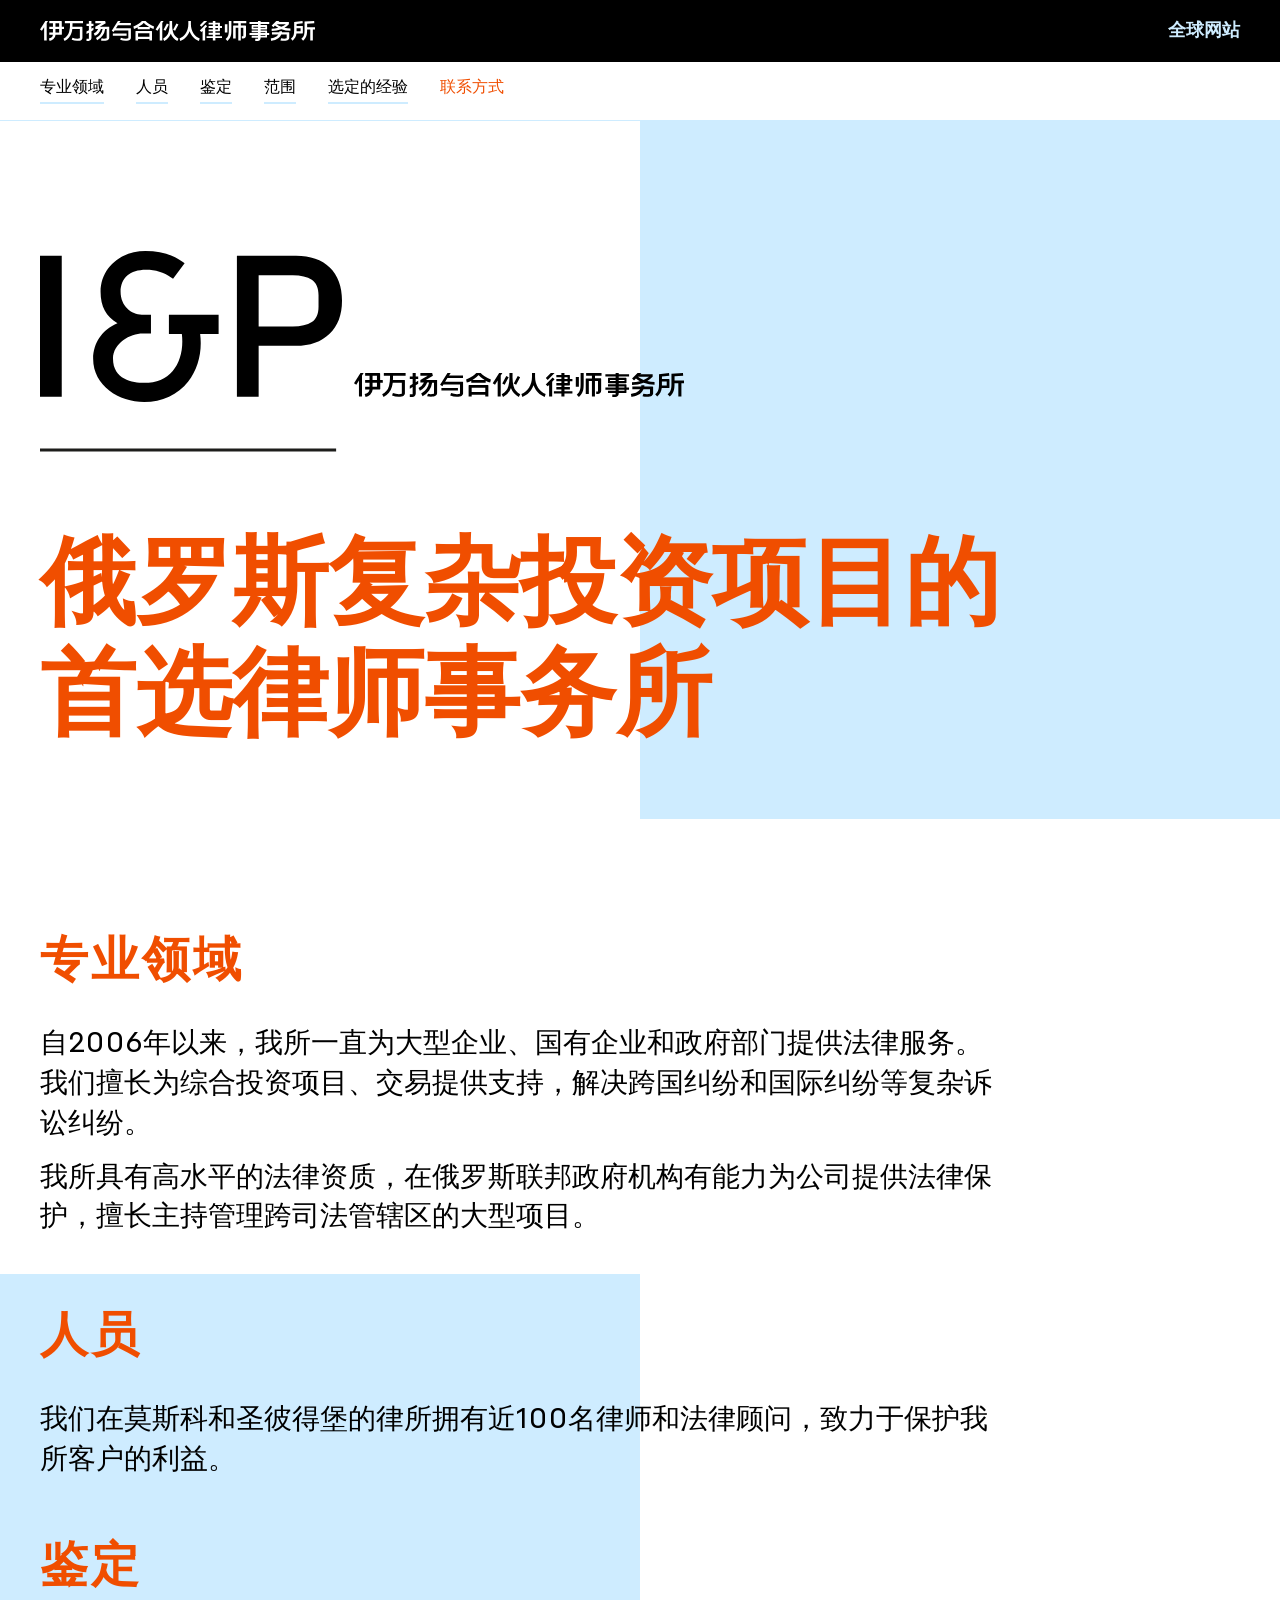
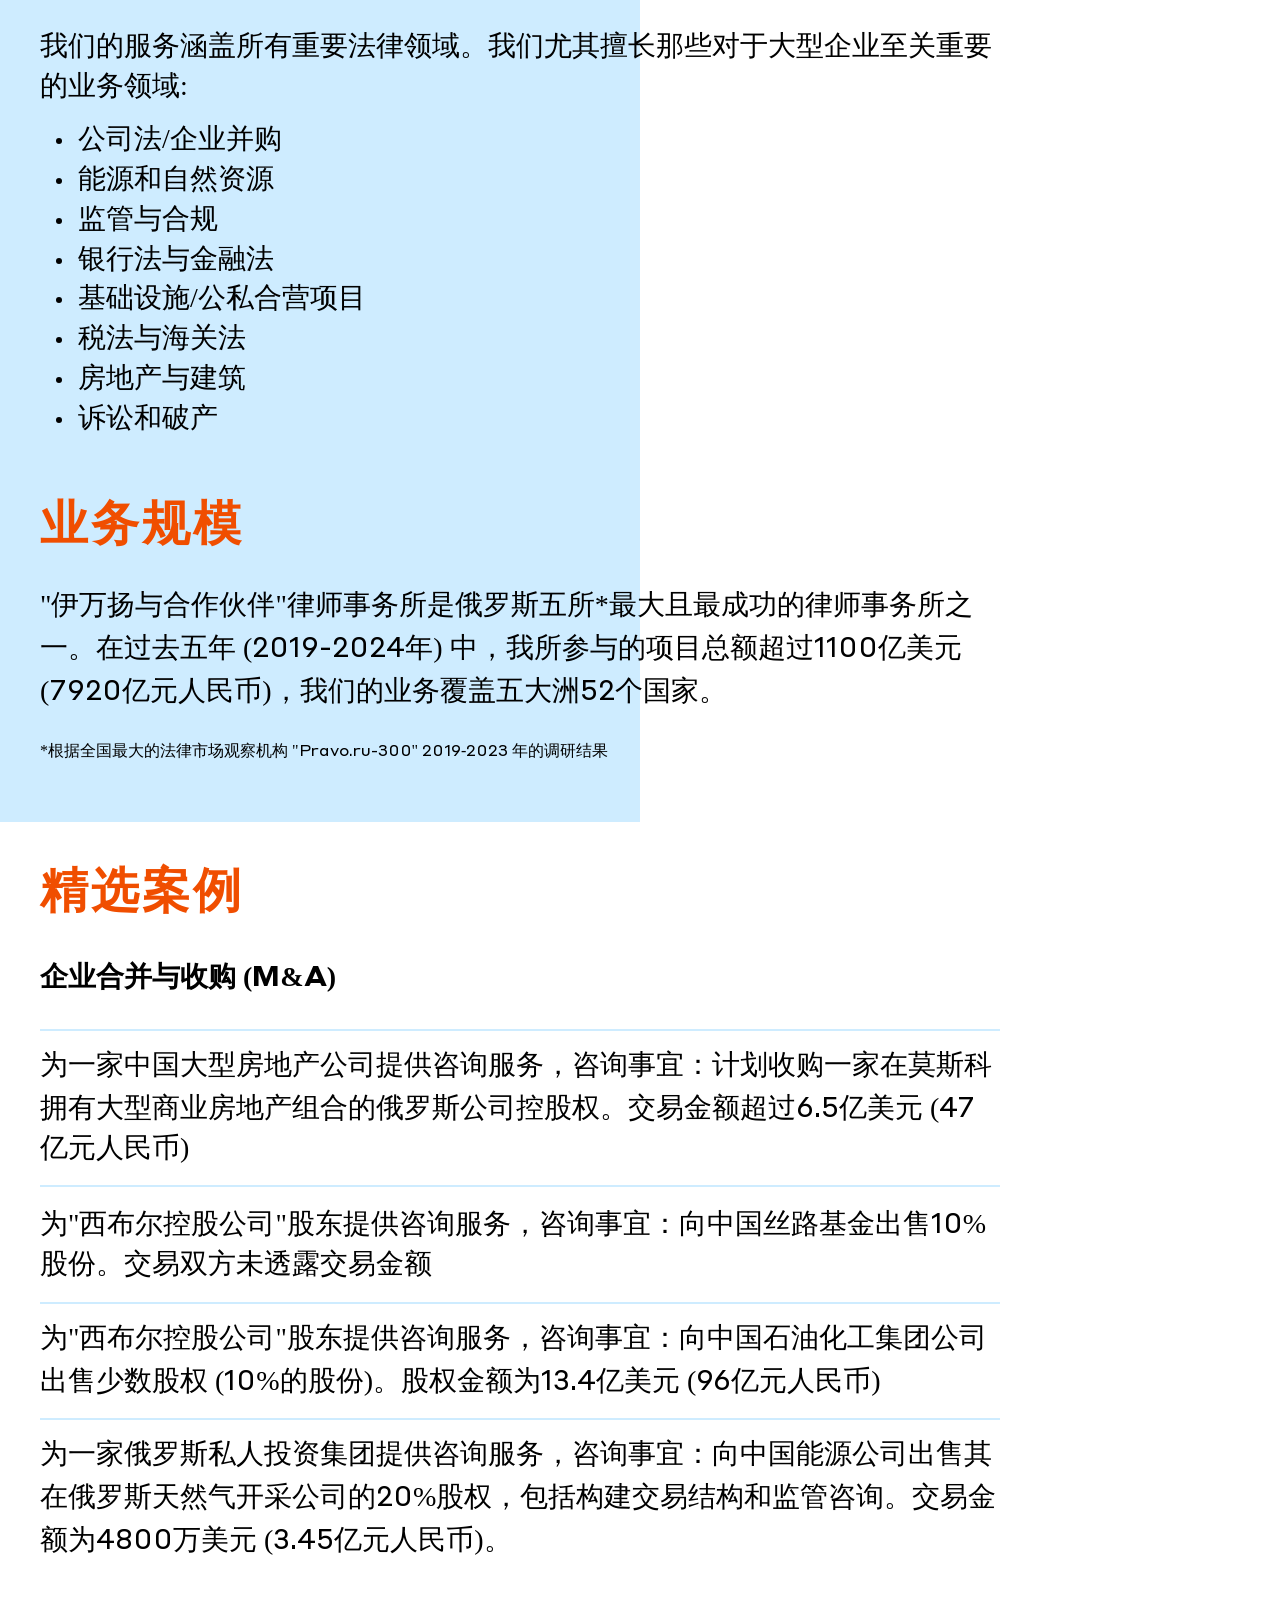
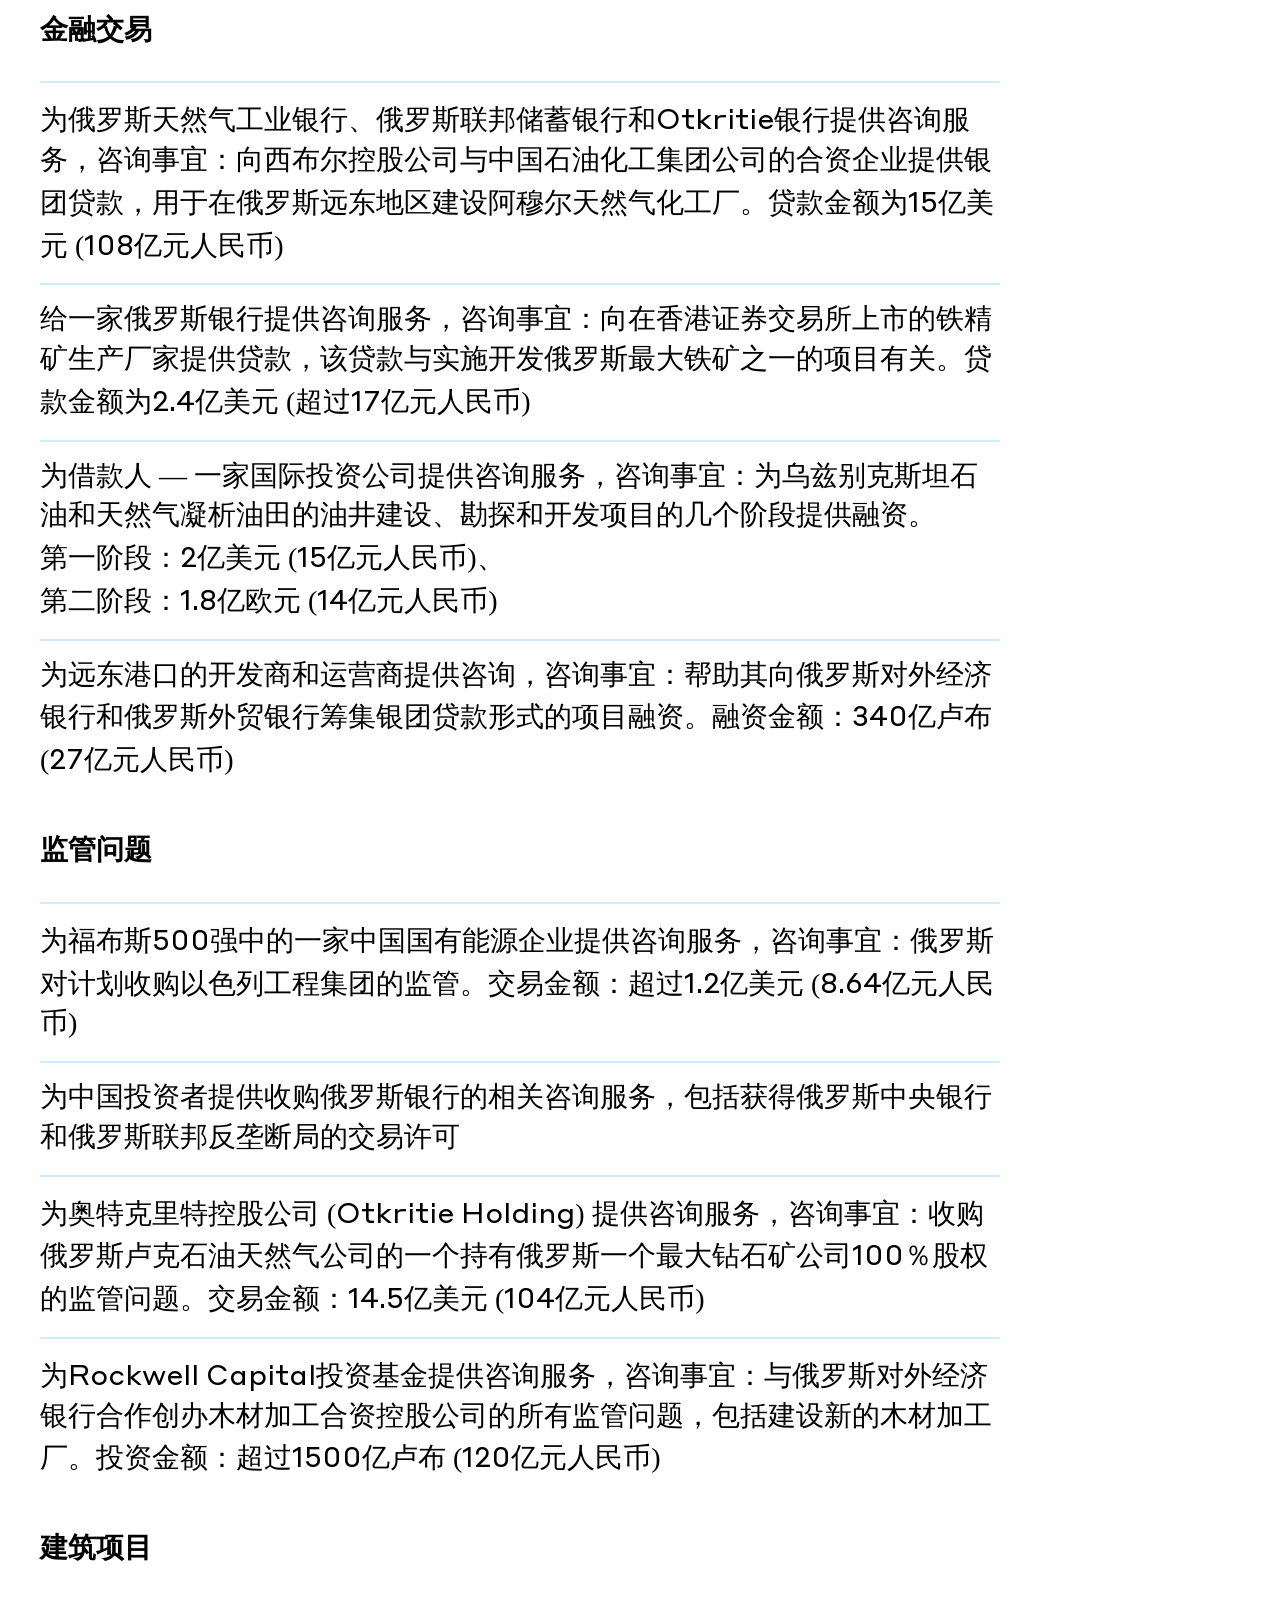
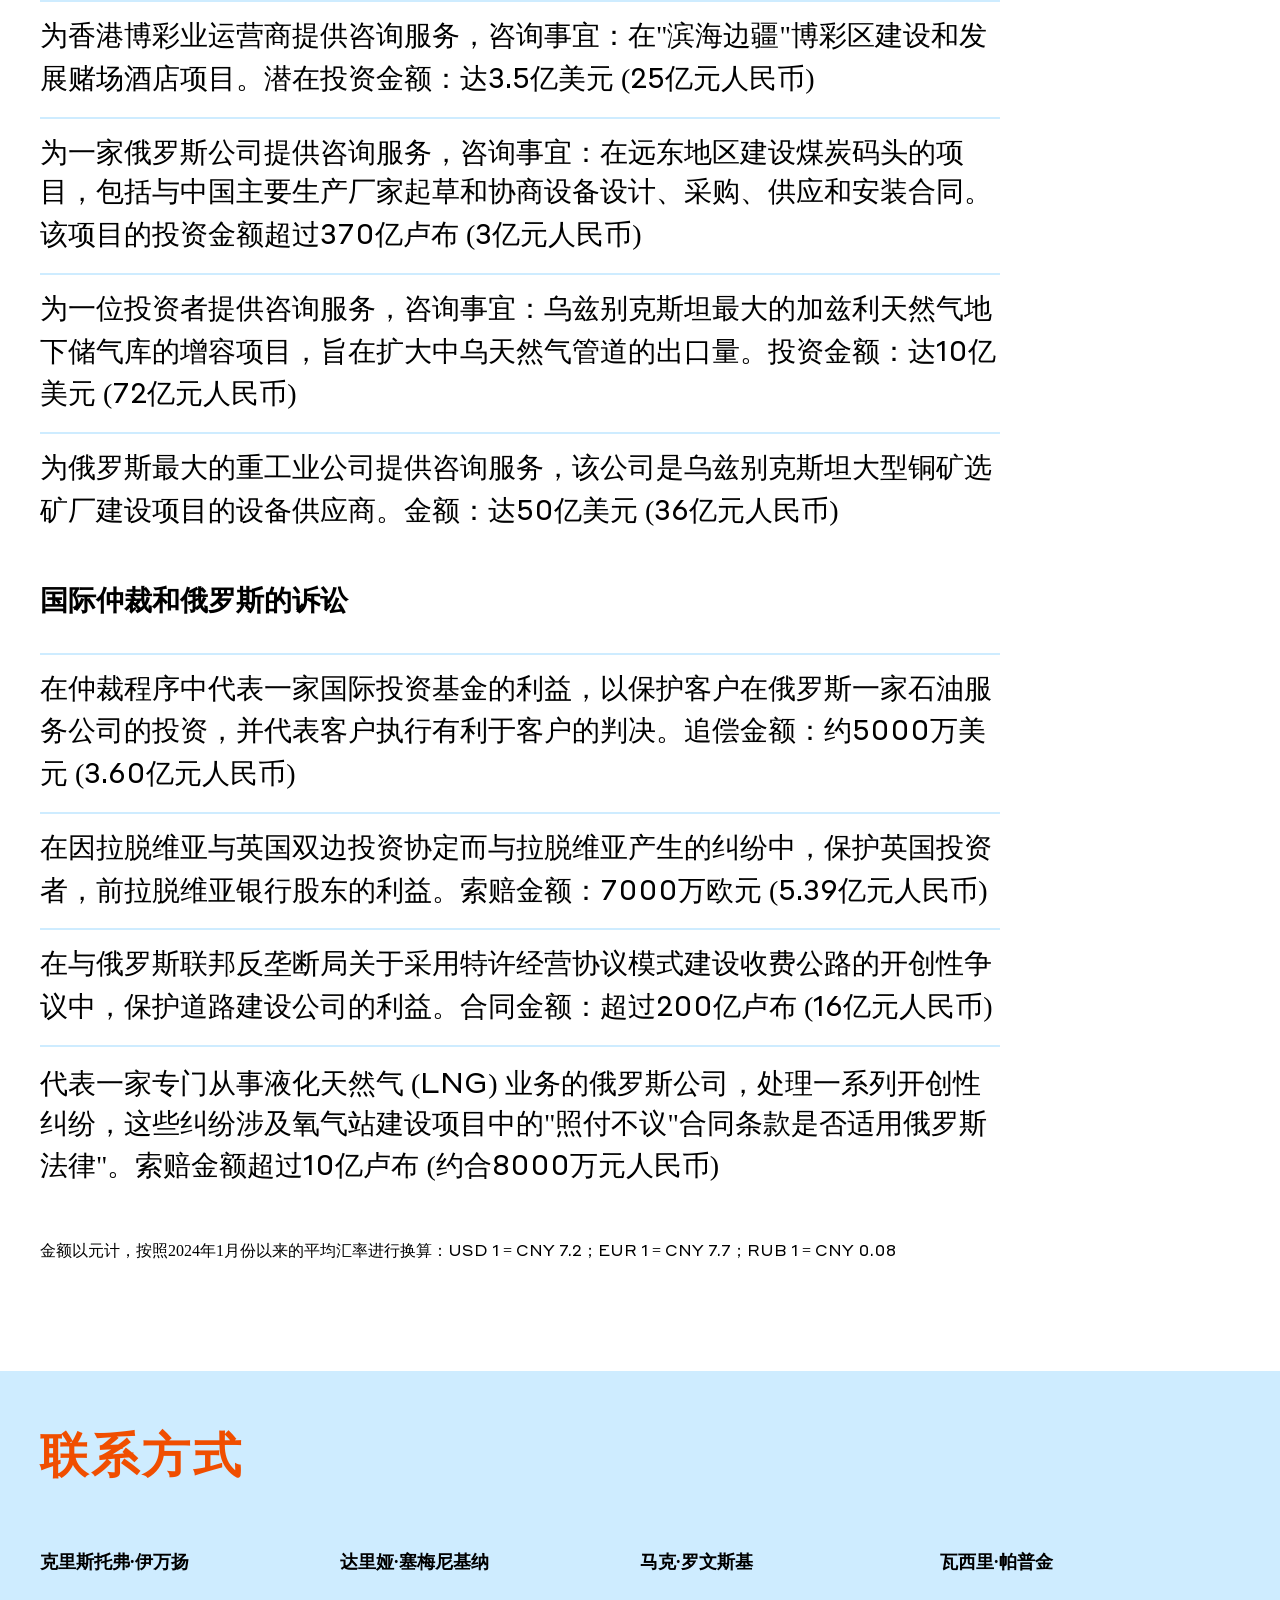
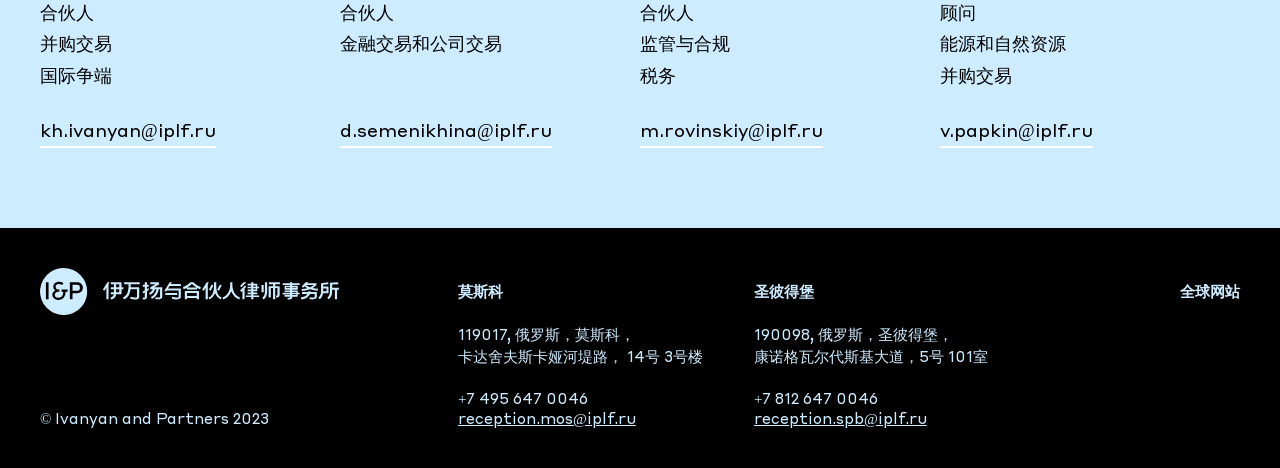
==== public/index.html @ 77fc6f9a "140->120" ====
<!DOCTYPE html>
<html lang="ru">
  <head>
    <meta charset="UTF-8">
    <meta name="viewport" content="width=device-width, initial-scale=1.0">
    <meta name="description" content="">
    <meta name="keywords" content="">
    <link href="css/main.min.css" rel="stylesheet">
    <link href="https://fonts.googleapis.com/css2?family=Noto+Sans+SC:wght@400;700&amp;display=swap" rel="stylesheet">
    <title>伊万扬与合伙人律师事务所</title>
    <link rel="apple-touch-icon" sizes="180x180" href="/images/favicon/apple-touch-icon.png">
    <link rel="icon" type="image/png" sizes="32x32" href="/images/favicon/favicon-32x32.png">
    <link rel="icon" type="image/png" sizes="16x16" href="/images/favicon/favicon-16x16.png">
    <link rel="manifest" href="/images/favicon/site.webmanifest">
    <link rel="mask-icon" href="/images/favicon/safari-pinned-tab.svg" color="#5bbad5">
    <link rel="shortcut icon" href="/images/favicon/favicon.ico">
    <meta name="msapplication-TileColor" content="#da532c">
    <meta name="msapplication-config" content="/images/favicon/browserconfig.xml">
    <meta name="theme-color" content="#ffffff">
  </head>
  <body>
    <div class="wrapper">
      <header class="header">
        <div class="header__top"> 
          <div class="header__logo"> <img src="images/logo.svg" alt="alt"></div>
          <div class="header__right"> <a href="https://ivanyan.partners/en/">全球网站</a></div>
        </div>
        <div class="header__bottom"> 
          <div class="my-container"><img class="header__burger" src="images/menu-mobile.png" alt="alt">
            <div class="header__menu menu-header"><img class="menu-header__close" src="images/menu-mobile-close.png" alt="alt">
              <ul class="menu-header__list"> 
                <li class="menu-header__item"> <a class="menu-header__link click" href=""><span>专业领域</span></a></li>
                <li class="menu-header__item"> <a class="menu-header__link click" href=""><span>人员</span></a></li>
                <li class="menu-header__item"> <a class="menu-header__link click" href=""><span>鉴定</span></a></li>
                <li class="menu-header__item"> <a class="menu-header__link click" href=""><span>范围</span></a></li>
                <li class="menu-header__item"> <a class="menu-header__link click" href=""><span>选定的经验</span></a></li>
                <li class="menu-header__item"> <a class="menu-header__link click" href=""><span>联系方式</span></a></li>
              </ul>
            </div>
          </div>
        </div>
      </header>
      <main class="main">
        <section class="intro">
          <div class="my-container"> 
            <div class="intro__body">
              <div class="intro__logo"><img src="images/logo-intro.svg" alt="alt"></div>
              <h1 class="intro__title">俄罗斯复杂投资项目的首选律师事务所</h1>
            </div>
          </div>
        </section>
        <div class="content">
          <div class="content__sec scroll-to-sec">
            <div class="my-container"> 
              <h2 class="content__title">专业领域</h2>
              <p class="content__text">自<span class="text-other-family">2006</span>年以来，我所一直为大型企业、国有企业和政府部门提供法律服务。我们擅长为综合投资项目、交易提供支持，解决跨国纠纷和国际纠纷等复杂诉讼纠纷。</p><br>
              <p class="content__text">我所具有高水平的法律资质，在俄罗斯联邦政府机构有能力为公司提供法律保护，擅长主持管理跨司法管辖区的大型项目。</p>
            </div>
          </div>
          <div class="content__sec-colored">
            <div class="content__sec scroll-to-sec">
              <div class="my-container"> 
                <h2 class="content__title">人员</h2>
                <p class="content__text">我们在莫斯科和圣彼得堡的律所拥有近<span class="text-other-family">100</span>名律师和法律顾问，致力于保护我所客户的利益。</p>
              </div>
            </div>
            <div class="content__sec scroll-to-sec">
              <div class="my-container"> 
                <h2 class="content__title">鉴定</h2>
                <p class="content__text">我们的服务涵盖所有重要法律领域。我们尤其擅长那些对于大型企业至关重要的业务领域:</p><br>
                <ul class="content__list"> 
                  <li class="content__item">公司法/企业并购</li>
                  <li class="content__item">能源和自然资源</li>
                  <li class="content__item">监管与合规</li>
                  <li class="content__item">银行法与金融法</li>
                  <li class="content__item">基础设施/公私合营项目</li>
                  <li class="content__item">税法与海关法</li>
                  <li class="content__item">房地产与建筑</li>
                  <li class="content__item">诉讼和破产</li>
                </ul>
              </div>
            </div>
            <div class="content__sec scroll-to-sec">
              <div class="my-container"> 
                <h2 class="content__title">业务规模</h2>
                <p class="content__text">"伊万扬与合作伙伴"律师事务所是俄罗斯五所*最大且最成功的律师事务所之一。在过去五年 (<span class="text-other-family">2019-2024</span>年) 中，我所参与的项目总额超过<span class="text-other-family">1100</span>亿美元 (<span class="text-other-family">7920</span>亿元人民币)，我们的业务覆盖五大洲<span class="text-other-family">52</span>个国家。</p>
                <p class="content__text-small">
                   *根据全国最大的法律市场观察机构<span class="text-other-family"> "Pravo.ru-300"</span><span class="text-other-family"> 2019</span>-<span class="text-other-family">2023</span> 年的调研结果</p>
              </div>
            </div>
          </div>
          <div class="content__sec-lines scroll-to-sec">
            <div class="my-container"> 
              <div class="content__subsec">
                <h2 class="content__title">精选案例</h2>
                <h3 class="content__subtitle">企业合并与收购 (<span class="text-other-family">M&A</span>)</h3>
                <p class="content__text">为一家中国大型房地产公司提供咨询服务，咨询事宜：计划收购一家在莫斯科拥有大型商业房地产组合的俄罗斯公司控股权。交易金额超过<span class="text-other-family">6.5</span>亿美元 (<span class="text-other-family">47</span>亿元人民币)</p>
                <p class="content__text">为"西布尔控股公司"股东提供咨询服务，咨询事宜：向中国丝路基金出售<span class="text-other-family">10%</span>股份。交易双方未透露交易金额</p>
                <p class="content__text">为"西布尔控股公司"股东提供咨询服务，咨询事宜：向中国石油化工集团公司出售少数股权 (<span class="text-other-family">10%</span>的股份)。股权金额为<span class="text-other-family">13.4</span>亿美元 (<span class="text-other-family">96</span>亿元人民币)</p>
                <p class="content__text">为一家俄罗斯私人投资集团提供咨询服务，咨询事宜：向中国能源公司出售其在俄罗斯天然气开采公司的<span class="text-other-family">20%</span>股权，包括构建交易结构和监管咨询。交易金额为<span class="text-other-family">4800</span>万美元 (<span class="text-other-family">3.45</span>亿元人民币)。</p>
              </div>
              <div class="content__subsec">
                <h3 class="content__subtitle">金融交易</h3>
                <p class="content__text">为俄罗斯天然气工业银行、俄罗斯联邦储蓄银行和<span class="text-other-family">Otkritie</span>银行提供咨询服务，咨询事宜：向西布尔控股公司与中国石油化工集团公司的合资企业提供银团贷款，用于在俄罗斯远东地区建设阿穆尔天然气化工厂。贷款金额为<span class="text-other-family">15</span>亿美元 (<span class="text-other-family">108</span>亿元人民币)</p>
                <p class="content__text">给一家俄罗斯银行提供咨询服务，咨询事宜：向在香港证券交易所上市的铁精矿生产厂家提供贷款，该贷款与实施开发俄罗斯最大铁矿之一的项目有关。贷款金额为<span class="text-other-family">2.4</span>亿美元 (超过<span class="text-other-family">17</span>亿元人民币)</p>
                <p class="content__text">
                   为借款人 — 一家国际投资公司提供咨询服务，咨询事宜：为乌兹别克斯坦石油和天然气凝析油田的油井建设、勘探和开发项目的几个阶段提供融资。<br>第一阶段：<span class="text-other-family">2</span>亿美元 (<span class="text-other-family">15</span>亿元人民币)、<br>第二阶段：<span class="text-other-family">1.8</span>亿欧元 (<span class="text-other-family">14</span>亿元人民币)</p>
                <p class="content__text">为远东港口的开发商和运营商提供咨询，咨询事宜：帮助其向俄罗斯对外经济银行和俄罗斯外贸银行筹集银团贷款形式的项目融资。融资金额：<span class="text-other-family">340</span>亿卢布 (<span class="text-other-family">27</span>亿元人民币)</p>
              </div>
              <div class="content__subsec">
                <h3 class="content__subtitle">监管问题</h3>
                <p class="content__text">为福布斯<span class="text-other-family">500</span>强中的一家中国国有能源企业提供咨询服务，咨询事宜：俄罗斯对计划收购以色列工程集团的监管。交易金额：超过<span class="text-other-family">1.2</span>亿美元 (<span class="text-other-family">8.64</span>亿元人民币)</p>
                <p class="content__text">为中国投资者提供收购俄罗斯银行的相关咨询服务，包括获得俄罗斯中央银行和俄罗斯联邦反垄断局的交易许可</p>
                <p class="content__text">为奥特克里特控股公司 (<span class="text-other-family">Otkritie Holding</span>) 提供咨询服务，咨询事宜：收购俄罗斯卢克石油天然气公司的一个持有俄罗斯一个最大钻石矿公司<span class="text-other-family">100％</span>股权的监管问题。交易金额：<span class="text-other-family">14.5</span>亿美元 (<span class="text-other-family">104</span>亿元人民币)</p>
                <p class="content__text">为<span class="text-other-family">Rockwell Capital</span>投资基金提供咨询服务，咨询事宜：与俄罗斯对外经济银行合作创办木材加工合资控股公司的所有监管问题，包括建设新的木材加工厂。投资金额：超过<span class="text-other-family">1500</span>亿卢布 (<span class="text-other-family">120</span>亿元人民币)</p>
              </div>
              <div class="content__subsec">
                <h3 class="content__subtitle">建筑项目</h3>
                <p class="content__text">为香港博彩业运营商提供咨询服务，咨询事宜：在"滨海边疆"博彩区建设和发展赌场酒店项目。潜在投资金额：达<span class="text-other-family">3.5</span>亿美元 (<span class="text-other-family">25</span>亿元人民币)</p>
                <p class="content__text">为一家俄罗斯公司提供咨询服务，咨询事宜：在远东地区建设煤炭码头的项目，包括与中国主要生产厂家起草和协商设备设计、采购、供应和安装合同。该项目的投资金额超过<span class="text-other-family">370</span>亿卢布 (<span class="text-other-family">3</span>亿元人民币)</p>
                <p class="content__text">为一位投资者提供咨询服务，咨询事宜：乌兹别克斯坦最大的加兹利天然气地下储气库的增容项目，旨在扩大中乌天然气管道的出口量。投资金额：达<span class="text-other-family">10</span>亿美元 (<span class="text-other-family">72</span>亿元人民币)</p>
                <p class="content__text">为俄罗斯最大的重工业公司提供咨询服务，该公司是乌兹别克斯坦大型铜矿选矿厂建设项目的设备供应商。金额：达<span class="text-other-family">50</span>亿美元 (<span class="text-other-family">36</span>亿元人民币)</p>
              </div>
              <div class="content__subsec">
                <h3 class="content__subtitle">国际仲裁和俄罗斯的诉讼</h3>
                <p class="content__text">在仲裁程序中代表一家国际投资基金的利益，以保护客户在俄罗斯一家石油服务公司的投资，并代表客户执行有利于客户的判决。追偿金额：约<span class="text-other-family">5000</span>万美元 (<span class="text-other-family">3.60</span>亿元人民币)</p>
                <p class="content__text">在因拉脱维亚与英国双边投资协定而与拉脱维亚产生的纠纷中，保护英国投资者，前拉脱维亚银行股东的利益。索赔金额：<span class="text-other-family">7000</span>万欧元 (<span class="text-other-family">5.39</span>亿元人民币)</p>
                <p class="content__text">在与俄罗斯联邦反垄断局关于采用特许经营协议模式建设收费公路的开创性争议中，保护道路建设公司的利益。合同金额：超过<span class="text-other-family">200</span>亿卢布 (<span class="text-other-family">16</span>亿元人民币)</p>
                <p class="content__text">代表一家专门从事液化天然气 (<span class="text-other-family">LNG</span>) 业务的俄罗斯公司，处理一系列开创性纠纷，这些纠纷涉及氧气站建设项目中的"照付不议"合同条款是否适用俄罗斯法律"。索赔金额超过<span class="text-other-family">10</span>亿卢布 (约合<span class="text-other-family">8000</span>万元人民币)</p>
              </div>
              <p class="content__text-small">金额以元计，按照2024年1月份以来的平均汇率进行换算：<span class="text-other-family">USD 1 = CNY 7.2；EUR 1 = CNY 7.7；RUB 1 = CNY 0.08</span></p>
            </div>
          </div>
        </div>
      </main>
      <footer class="scroll-to-sec footer">
        <div class="footer__top top-footer"> 
          <div class="top-footer__container"> 
            <div class="top-footer__title">联系方式</div>
            <div class="top-footer__row"> 
              <div class="top-footer__column"> 
                <div class="top-footer__column-title">克里斯托弗·伊万扬</div>
                <ul class="top-footer__column-list">
                  <li class="top-footer__column-item">合伙人</li>
                  <li class="top-footer__column-item">并购交易</li>
                  <li class="top-footer__column-item">国际争端</li>
                </ul>
                <div class="top-footer__bottom"> <a href="mailto:kh.ivanyan@iplf.ru">kh.ivanyan@iplf.ru</a></div>
              </div>
              <div class="top-footer__column"> 
                <div class="top-footer__column-title">达里娅·塞梅尼基纳</div>
                <ul class="top-footer__column-list">
                  <li class="top-footer__column-item">合伙人</li>
                  <li class="top-footer__column-item">金融交易和公司交易</li>
                </ul>
                <div class="top-footer__bottom"> <a href="mailto:d.semenikhina@iplf.ru">d.semenikhina@iplf.ru</a></div>
              </div>
              <div class="top-footer__column"> 
                <div class="top-footer__column-title">马克·罗文斯基</div>
                <ul class="top-footer__column-list">
                  <li class="top-footer__column-item">合伙人</li>
                  <li class="top-footer__column-item">监管与合规</li>
                  <li class="top-footer__column-item">税务</li>
                </ul>
                <div class="top-footer__bottom"> <a href="mailto:m.rovinskiy@iplf.ru">m.rovinskiy@iplf.ru</a></div>
              </div>
              <div class="top-footer__column"> 
                <div class="top-footer__column-title">瓦西里·帕普金</div>
                <ul class="top-footer__column-list">
                  <li class="top-footer__column-item">顾问</li>
                  <li class="top-footer__column-item">能源和自然资源</li>
                  <li class="top-footer__column-item">并购交易</li>
                </ul>
                <div class="top-footer__bottom"> <a href="mailto:v.papkin@iplf.ru">v.papkin@iplf.ru</a></div>
              </div>
            </div>
          </div>
        </div>
        <div class="footer__bottom bottom-footer">
          <div class="bottom-footer__left"> 
            <div class="bottom-footer__logo"> <img src="images/logo-footer.svg" alt="alt"></div>
            <div class="bottom-footer__left-link"> <a href="https://ivanyan.partners/en/">全球网站</a></div>
            <div class="bottom-footer__copyright bottom-footer__copyright--desk">© Ivanyan and Partners 2023</div>
          </div>
          <div class="bottom-footer__middle"> 
            <div class="bottom-footer__middle-row">
              <div class="bottom-footer__middle-column"> 
                <div class="bottom-footer__middle-title">莫斯科</div>
                <div class="bottom-footer__middle-adress">119017, <span>俄罗斯，莫斯科，</span><br>卡达舍夫斯卡娅河堤路，<span> <span class="text-other-family">14</span>号<span class="text-other-family"> 3</span>号楼</span></div>
                <div class="bottom-footer__middle-contacts"> <a href="tel:4956470046">+7 495 647 0046</a><a href="mailto:reception.mos@iplf.ru">reception.mos@iplf.ru  </a></div>
              </div>
              <div class="bottom-footer__middle-column"> 
                <div class="bottom-footer__middle-title">圣彼得堡</div>
                <div class="bottom-footer__middle-adress">190098, <span>俄罗斯，圣彼得堡，</span><br><span>康诺格瓦尔代斯基大道，<span class="text-other-family">5</span>号<span class="text-other-family"> 101</span>室</span></div>
                <div class="bottom-footer__middle-contacts"> <a href="tel:8126470046">+7 812 647 0046 </a><a href="mailto:reception.spb@iplf.ru ">reception.spb@iplf.ru  </a></div>
              </div>
            </div>
          </div>
          <div class="bottom-footer__right"> <a href="https://ivanyan.partners/en/">全球网站</a></div>
          <div class="bottom-footer__copyright bottom-footer__copyright--mob"> <a href="">© Ivanyan and Partners 2023</a></div>
        </div>
      </footer>
    </div>
    <script src="js/main.min.js"></script>
  </body>
</html>
---- public/css/main.min.css ----
@charset "UTF-8";*{padding:0;margin:0;border:0;-webkit-box-sizing:border-box;box-sizing:border-box}*,:after,:before{-webkit-box-sizing:border-box;box-sizing:border-box}:focus,a:active{outline:0}a:active,a:focus{outline:0}a{color:inherit}aside,footer,header,nav{display:block}body,html{height:100%;width:100%;font-size:100%;line-height:1;font-size:14px;-ms-text-size-adjust:100%;-moz-text-size-adjust:100%;-webkit-text-size-adjust:100%}button,input,textarea{font-family:inherit}input::-ms-clear{display:none}button{padding:0;border:none;font:inherit;color:inherit;background-color:transparent;cursor:pointer}button::-moz-focus-inner{padding:0;border:0}a,a:visited{text-decoration:none}a:hover{text-decoration:none}ul li{list-style:none}img{vertical-align:top}h1,h2,h3,h4,h5,h6{font-size:inherit;font-weight:400}@font-face{font-family:Noto Sans SC;src:url(../fonts/NotoSansSC_Bold/NotoSansSC_Bold.eot);src:local("NotoSansSC_Bold"),local("../fonts/NotoSansSC_Bold/NotoSansSC_Bold"),url(../fonts/NotoSansSC_Bold/NotoSansSC_Bold.eot?#iefix) format("embedded-opentype"),url(../fonts/NotoSansSC_Bold/NotoSansSC_Bold.woff) format("woff"),url(../fonts/NotoSansSC_Bold/NotoSansSC_Bold.ttf) format("truetype");font-weight:700;font-style:normal;font-display:swap}@font-face{font-family:Noto Sans SC;src:url(../fonts/NotoSansSC_Regular/NotoSansSC_Regular.eot);src:local("NotoSansSC_Regular"),local("../fonts/NotoSansSC_Regular/NotoSansSC_Regular"),url(../fonts/NotoSansSC_Regular/NotoSansSC_Regular.eot?#iefix) format("embedded-opentype"),url(../fonts/NotoSansSC_Regular/NotoSansSC_Regular.woff) format("woff"),url(../fonts/NotoSansSC_Regular/NotoSansSC_Regular.ttf) format("truetype");font-weight:400;font-style:normal;font-display:swap}@font-face{font-family:Noto Sans TC;src:url(../fonts/NotoSansSC_Regular/NotoSansTC_Regular.eot);src:local("NotoSansTC_Regular"),local("../fonts/NotoSansTC_Regular/NotoSansTC_Regular"),url(../fonts/NotoSansTC_Regular/NotoSansTC_Regular.eot?#iefix) format("embedded-opentype"),url(../fonts/NotoSansTC_Regular/NotoSansTC_Regular.woff) format("woff"),url(../fonts/NotoSansTC_Regular/NotoSansTC_Regular.ttf) format("truetype");font-weight:400;font-style:normal;font-display:swap}@font-face{font-family:Styrene A LC Web;src:url(../fonts/NotoSansSC_Regular/StyreneAWeb_Bold.eot);src:local("StyreneAWeb_Bold"),local("../fonts/StyreneAWeb_Bold/StyreneAWeb_Bold"),url(../fonts/StyreneAWeb_Bold/StyreneAWeb_Bold.eot?#iefix) format("embedded-opentype"),url(../fonts/StyreneAWeb_Bold/StyreneAWeb_Bold.woff) format("woff"),url(../fonts/StyreneAWeb_Bold/StyreneAWeb_Bold.ttf) format("truetype");font-weight:700;font-style:normal;font-display:swap}@font-face{font-family:Styrene A LC Web;src:url(../fonts/StyreneAWeb_Regular/StyreneAWeb_Regular.eot);src:local("StyreneAWeb_Regular"),local("../fonts/StyreneAWeb_Regular/StyreneAWeb_Regular"),url(../fonts/StyreneAWeb_Regular/StyreneAWeb_Regular.eot?#iefix) format("embedded-opentype"),url(../fonts/StyreneAWeb_Regular/StyreneAWeb_Regular.woff) format("woff"),url(../fonts/StyreneAWeb_Regular/StyreneAWeb_Regular.ttf) format("truetype");font-weight:400;font-style:normal;font-display:swap}.wrapper{display:-webkit-box;display:-ms-flexbox;display:flex;-webkit-box-orient:vertical;-webkit-box-direction:normal;-ms-flex-direction:column;flex-direction:column;height:100%}.wrapper .main{-webkit-box-flex:1;-ms-flex:1 1 auto;flex:1 1 auto}.my-container{width:1040px;padding:0 40px;margin:0 auto;max-width:100%}@media (max-width:1372px){.my-container{width:100%}}@media (max-width:767px){.my-container{padding:0 20px}}.my-container>*{max-width:960px}span.text-other-family{font-family:Styrene A LC Web!important}.header{position:fixed;top:0;left:0;right:0;z-index:99}.header__top{padding:15px 40px;background:#000;display:-webkit-box;display:-ms-flexbox;display:flex;-webkit-box-align:center;-ms-flex-align:center;align-items:center;-webkit-box-pack:justify;-ms-flex-pack:justify;justify-content:space-between}@media (max-width:767px){.header__top{padding:10px 20px}}.header__logo{width:275px;height:20px}@media (max-width:767px){.header__logo{width:213px;height:15px}}.header__logo img{width:100%;height:100%}.header__right a{color:#ceecff;font-family:Noto Sans SC;font-size:18px;font-style:normal;font-weight:700;line-height:177.778%;-webkit-transition:all .3s ease 0s;-o-transition:all .3s ease 0s;transition:all .3s ease 0s}.header__right a:hover{color:var(--black,#f04e00)}@media (max-width:767px){.header__right a{font-size:15px}}.header__bottom{border-bottom:1px solid var(--blue,#ceecff);background:var(--white,#fff)}@media (max-width:479px){.header__bottom{position:relative}}.header__burger{display:none}@media (max-width:479px){.header__burger{width:56px;height:56px;display:block;position:absolute;z-index:9;top:20px;right:20px}}.menu-header{margin:0 -16px}@media (max-width:479px){.menu-header{position:fixed;top:-110%;left:0;width:100%;height:100%;z-index:99;background-color:#fff;padding:80px 0 40px;margin:0;overflow:auto;-webkit-transition:all .3s ease 0s;-o-transition:all .3s ease 0s;transition:all .3s ease 0s;opacity:0}}.menu-header.js-active{top:0;opacity:1}.menu-header__close{display:none}@media (max-width:479px){.menu-header__close{display:block;width:20px;height:20px;position:absolute;top:35px;right:35px}}.menu-header__list{display:-webkit-box;display:-ms-flexbox;display:flex;-webkit-box-align:center;-ms-flex-align:center;align-items:center}@media (max-width:767px){.menu-header__list{-webkit-box-pack:center;-ms-flex-pack:center;justify-content:center}}@media (max-width:479px){.menu-header__list{-webkit-box-orient:vertical;-webkit-box-direction:normal;-ms-flex-direction:column;flex-direction:column;-webkit-box-align:stretch;-ms-flex-align:stretch;align-items:stretch}}.menu-header__link{display:block;padding:12px 16px 16px;color:var(--black,#000);font-family:Noto Sans SC;font-size:16px;font-style:normal;font-weight:400;line-height:125%;-webkit-transition:color 250ms ease,-webkit-box-shadow 250ms cubic-bezier(1,.05,.43,1.03);transition:color 250ms ease,-webkit-box-shadow 250ms cubic-bezier(1,.05,.43,1.03);-o-transition:color 250ms ease,box-shadow 250ms cubic-bezier(1,.05,.43,1.03);transition:color 250ms ease,box-shadow 250ms cubic-bezier(1,.05,.43,1.03);transition:color 250ms ease,box-shadow 250ms cubic-bezier(1,.05,.43,1.03),-webkit-box-shadow 250ms cubic-bezier(1,.05,.43,1.03)}@media (max-width:767px){.menu-header__link{padding:16px 12px}}@media (max-width:479px){.menu-header__link{padding:0;margin-bottom:10px}}.menu-header__link span{display:inline-block;padding-top:4px;padding-bottom:4px;border-bottom:2px solid #ceecff;-webkit-transition:all .3s ease 0s;-o-transition:all .3s ease 0s;transition:all .3s ease 0s}@media (max-width:479px){.menu-header__link span{padding:4px 20px 4px;width:100%}}.menu-header__link:hover{color:var(--black,#f04e00)}.menu-header__link:hover span{-webkit-box-shadow:inset 0 -32px 0 0 #cfedff;box-shadow:inset 0 -32px 0 0 #cfedff}.menu-header__link.js-active{color:var(--black,#f04e00)}.menu-header__link.js-active span{border-bottom:2px solid transparent}.footer{margin-top:105px}@media (max-width:767px){.footer{margin-top:84px}}.footer__top{background:var(--blue,#ceecff)}.footer__bottom{background:var(--black,#000);padding:40px}@media (max-width:767px){.footer__bottom{padding:32px 20px 40px}}.top-footer__container{width:1372px;max-width:100%;margin:0 auto;padding:60px 40px 80px}@media (max-width:767px){.top-footer__container{padding:40px 20px}}.top-footer__title{color:var(--orange,#f04e00);font-family:Noto Sans SC;font-size:48px;font-style:normal;font-weight:700;line-height:116.667%;letter-spacing:2.88px}@media (max-width:767px){.top-footer__title{font-size:36px}}.top-footer__row{margin-top:60px;display:-webkit-box;display:-ms-flexbox;display:flex}@media (max-width:1199px){.top-footer__row{-ms-flex-wrap:wrap;flex-wrap:wrap;row-gap:36px}}@media (max-width:767px){.top-footer__row{margin-top:20px;-ms-flex-wrap:wrap;flex-wrap:wrap;row-gap:32px}}.top-footer__column{-webkit-box-flex:0;-ms-flex:0 0 25%;flex:0 0 25%;display:-webkit-box;display:-ms-flexbox;display:flex;-webkit-box-orient:vertical;-webkit-box-direction:normal;-ms-flex-direction:column;flex-direction:column}@media (max-width:1199px){.top-footer__column{-webkit-box-flex:0;-ms-flex:0 1 50%;flex:0 1 50%}}@media (max-width:767px){.top-footer__column{-webkit-box-flex:0;-ms-flex:0 1 100%;flex:0 1 100%}}.top-footer__column-title{color:#000;font-family:Noto Sans SC;font-size:18px;font-style:normal;font-weight:700;line-height:177.778%}.top-footer__column-list{margin-top:20px;-webkit-box-flex:1;-ms-flex:1 1 auto;flex:1 1 auto}@media (max-width:767px){.top-footer__column-list{margin-top:16px}}.top-footer__column-item{color:#000;font-family:Noto Sans SC;font-size:18px;font-style:normal;font-weight:400;line-height:177.778%}.top-footer__bottom{margin-top:20px}@media (max-width:767px){.top-footer__bottom{margin-top:16px}}.top-footer__bottom span{color:var(--black,#000);font-family:Noto Sans SC;font-size:18px;font-style:normal;font-weight:400;line-height:177.778%}.top-footer__bottom a{border-bottom:2px solid #fff;display:inline-block;color:var(--black,#000);font-family:Styrene A LC Web;font-size:18px;font-style:normal;font-weight:400;line-height:177.778%;-webkit-transition:all .3s ease 0s;-o-transition:all .3s ease 0s;transition:all .3s ease 0s}.top-footer__bottom a:hover{color:var(--orange,#f04e00);border-bottom:2px solid transparent}.top-footer__bottom a:not(:first-child){margin-left:8px}.bottom-footer{display:-webkit-box;display:-ms-flexbox;display:flex}@media (max-width:767px){.bottom-footer{-webkit-box-orient:vertical;-webkit-box-direction:normal;-ms-flex-direction:column;flex-direction:column}}.bottom-footer__left{-webkit-box-flex:1;-ms-flex:1 1 auto;flex:1 1 auto;display:-webkit-box;display:-ms-flexbox;display:flex;-webkit-box-orient:vertical;-webkit-box-direction:normal;-ms-flex-direction:column;flex-direction:column}@media (max-width:767px){.bottom-footer__left{-webkit-box-orient:horizontal;-webkit-box-direction:normal;-ms-flex-direction:row;flex-direction:row;-webkit-box-pack:justify;-ms-flex-pack:justify;justify-content:space-between;-webkit-box-align:center;-ms-flex-align:center;align-items:center}}.bottom-footer__left-link{display:none}@media (max-width:999px){.bottom-footer__left-link{display:block;color:var(--blue,#ceecff);margin-bottom:32px;font-family:Noto Sans SC;font-size:15px;font-style:normal;font-weight:700;line-height:133.333%}}@media (max-width:767px){.bottom-footer__left-link{margin:0}}.bottom-footer__logo{-webkit-box-flex:1;-ms-flex:1 1 auto;flex:1 1 auto;max-width:355px}@media (max-width:1371px){.bottom-footer__logo{max-width:299px}}@media (max-width:999px){.bottom-footer__logo{max-width:299px}}@media (max-width:479px){.bottom-footer__logo{max-width:209px}}.bottom-footer__logo img{width:100%;height:auto}.bottom-footer__copyright{color:var(--blue,#ceecff);font-family:Styrene A LC Web;font-size:15px;font-style:normal;font-weight:400;line-height:normal}@media (max-width:767px){.bottom-footer__copyright--desk{display:none}}.bottom-footer__copyright--mob{display:none}@media (max-width:767px){.bottom-footer__copyright--mob{display:block;margin-top:56px}}.bottom-footer__middle{padding-top:16px;-webkit-box-flex:0;-ms-flex:0 0 572px;flex:0 0 572px}@media (max-width:1199px){.bottom-footer__middle{-webkit-box-flex:0;-ms-flex:0 0 396px;flex:0 0 396px}}@media (max-width:999px){.bottom-footer__middle{-webkit-box-flex:0;-ms-flex:0 0 272px;flex:0 0 272px}}@media (max-width:767px){.bottom-footer__middle{-webkit-box-flex:1;-ms-flex:1 1 100%;flex:1 1 100%;margin-top:56px;padding:0}}.bottom-footer__middle-row{display:-webkit-box;display:-ms-flexbox;display:flex;-webkit-box-pack:justify;-ms-flex-pack:justify;justify-content:space-between}@media (max-width:999px){.bottom-footer__middle-row{-webkit-box-orient:vertical;-webkit-box-direction:normal;-ms-flex-direction:column;flex-direction:column;row-gap:40px}}.bottom-footer__middle-column{-webkit-box-flex:0;-ms-flex:0 0 276px;flex:0 0 276px}@media (max-width:1199px){.bottom-footer__middle-column{-webkit-box-flex:0;-ms-flex:0 0 186px;flex:0 0 186px}}@media (max-width:999px){.bottom-footer__middle-column{-webkit-box-flex:0;-ms-flex:0 0 100%;flex:0 0 100%}}.bottom-footer__middle-title{color:var(--blue,#ceecff);font-family:Noto Sans SC;font-size:15px;font-style:normal;font-weight:700;line-height:133.333%}.bottom-footer__middle-adress{margin-top:20px;color:var(--blue,#ceecff);font-family:Styrene A LC Web;font-size:15px;font-style:normal;font-weight:400;line-height:20px}.bottom-footer__middle-adress span{font-family:Noto Sans SC}.bottom-footer__middle-contacts{margin-top:20px}.bottom-footer__middle-contacts a{color:var(--blue,#ceecff);font-family:Styrene A LC Web;font-size:15px;font-style:normal;font-weight:400;line-height:normal;display:block;-webkit-transition:all .3s ease 0s;-o-transition:all .3s ease 0s;transition:all .3s ease 0s}.bottom-footer__middle-contacts a:last-child{-webkit-text-decoration-line:underline;text-decoration-line:underline}.bottom-footer__middle-contacts a:hover{color:var(--black,#f04e00)}.bottom-footer__right{padding-top:16px;margin-left:150px}@media (max-width:1199px){.bottom-footer__right{margin-left:60px}}@media (max-width:999px){.bottom-footer__right{display:none}}.bottom-footer__right a{color:var(--blue,#ceecff);font-family:Noto Sans SC;font-size:15px;font-style:normal;font-weight:700;line-height:133.333%;-webkit-transition:all .3s ease 0s;-o-transition:all .3s ease 0s;transition:all .3s ease 0s}.bottom-footer__right a:hover{color:var(--black,#f04e00)}.intro{padding-top:163px;position:relative}.intro::before{content:"";position:absolute;z-index:-1;top:0;right:0;width:50%;height:100%;background-color:#ceecff}@media (max-width:767px){.intro{padding-top:138px}}@media (max-width:479px){.intro{padding-top:77px}}.intro__body{padding:88px 0 64px}@media (max-width:767px){.intro__body{padding:64px 0 40px}}@media (max-width:479px){.intro__body{padding:80px 0 60px}}.intro__logo{max-width:645px}@media (max-width:767px){.intro__logo{max-width:78.638%}}@media (max-width:479px){.intro__logo{max-width:100%}}.intro__logo img{width:100%;height:auto}.intro__title{margin-top:80px;color:var(--orange,#f04e00);font-family:Noto Sans SC;font-size:96px;font-style:normal;font-weight:700;line-height:116.667%}@media (max-width:767px){.intro__title{margin-top:60px;font-size:64px;line-height:112%}}.content{margin-top:116px}@media (max-width:767px){.content{margin-top:40px}}@media (max-width:479px){.content{margin-top:20px}}.content__sec-lines{margin-top:44px}@media (max-width:767px){.content__sec-lines{margin-top:40px}}.content__sec-lines .content__subsec{margin-bottom:48px}@media (max-width:767px){.content__sec-lines .content__subsec{margin-bottom:40px}}.content__sec-lines .content__subtitle{margin-bottom:28px}@media (max-width:767px){.content__sec-lines .content__subtitle{margin-bottom:20px}}.content__sec-lines .content__text{margin-top:16px;padding-top:16px;border-top:2px solid #ceecff}.content__title{color:var(--orange,#f04e00);font-family:Noto Sans SC;font-size:48px;font-style:normal;font-weight:700;line-height:116.667%;letter-spacing:2.88px;margin-bottom:32px}@media (max-width:767px){.content__title{font-size:36px;line-height:155%;margin-bottom:20px}}.content__text{color:var(--black,#000);font-family:Noto Sans SC;font-size:28px;font-style:normal;font-weight:400;line-height:142.857%}@media (max-width:767px){.content__text{font-size:24px;line-height:133.333%}}.content__sec-colored{margin-top:36px;padding:36px 0 56px;position:relative}@media (max-width:767px){.content__sec-colored{margin-top:24px;padding:24px 0 40px}}.content__sec-colored::before{content:"";position:absolute;z-index:-1;top:0;left:0;width:50%;height:100%;background:var(--blue,#ceecff)}.content__sec-colored .content__sec{margin-top:60px}@media (max-width:767px){.content__sec-colored .content__sec{margin-top:40px}}.content__sec-colored .content__sec:first-child{margin:0}.content__sec-colored .content__text-small{margin-top:24px}.content__item{color:var(--black,#000);font-family:Noto Sans SC;font-size:28px;font-style:normal;font-weight:400;line-height:142.857%;position:relative;display:-webkit-box;display:-ms-flexbox;display:flex;-webkit-box-align:center;-ms-flex-align:center;align-items:center}.content__item::before{content:"";width:6px;height:6px;background-color:#000;display:inline-block;margin:0 16px;border-radius:50%}.content__text-small{color:var(--black,#000);font-family:Noto Sans SC;font-size:16px;font-style:normal;font-weight:400;line-height:175%}@media (max-width:767px){.content__text-small{font-size:15px}}.content__text-small span{font-family:Styrene A LC Web}.content__subtitle{color:var(--black,#000);font-family:Noto Sans SC;font-size:28px;font-style:normal;font-weight:700;line-height:157.143%}@media (max-width:767px){.content__subtitle{font-size:24px}}
/*# sourceMappingURL=maps/main.min.css.map */
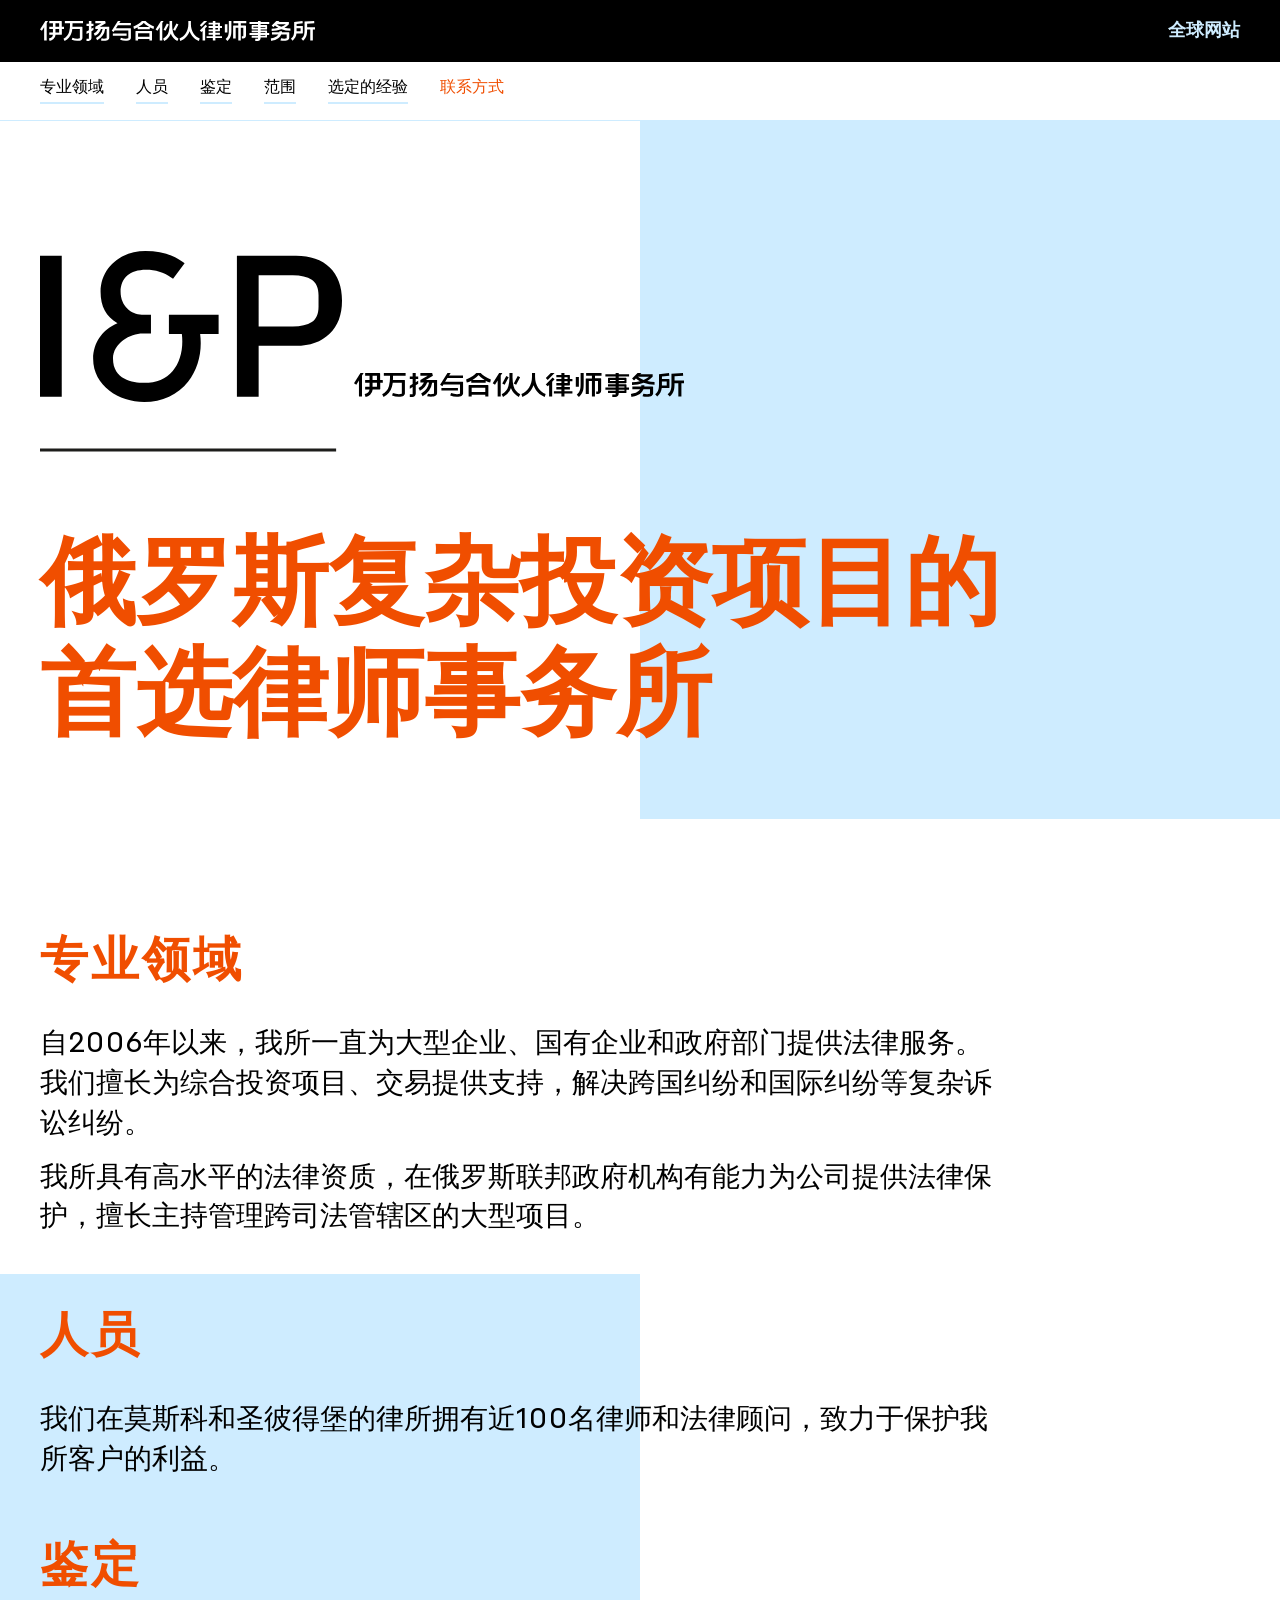
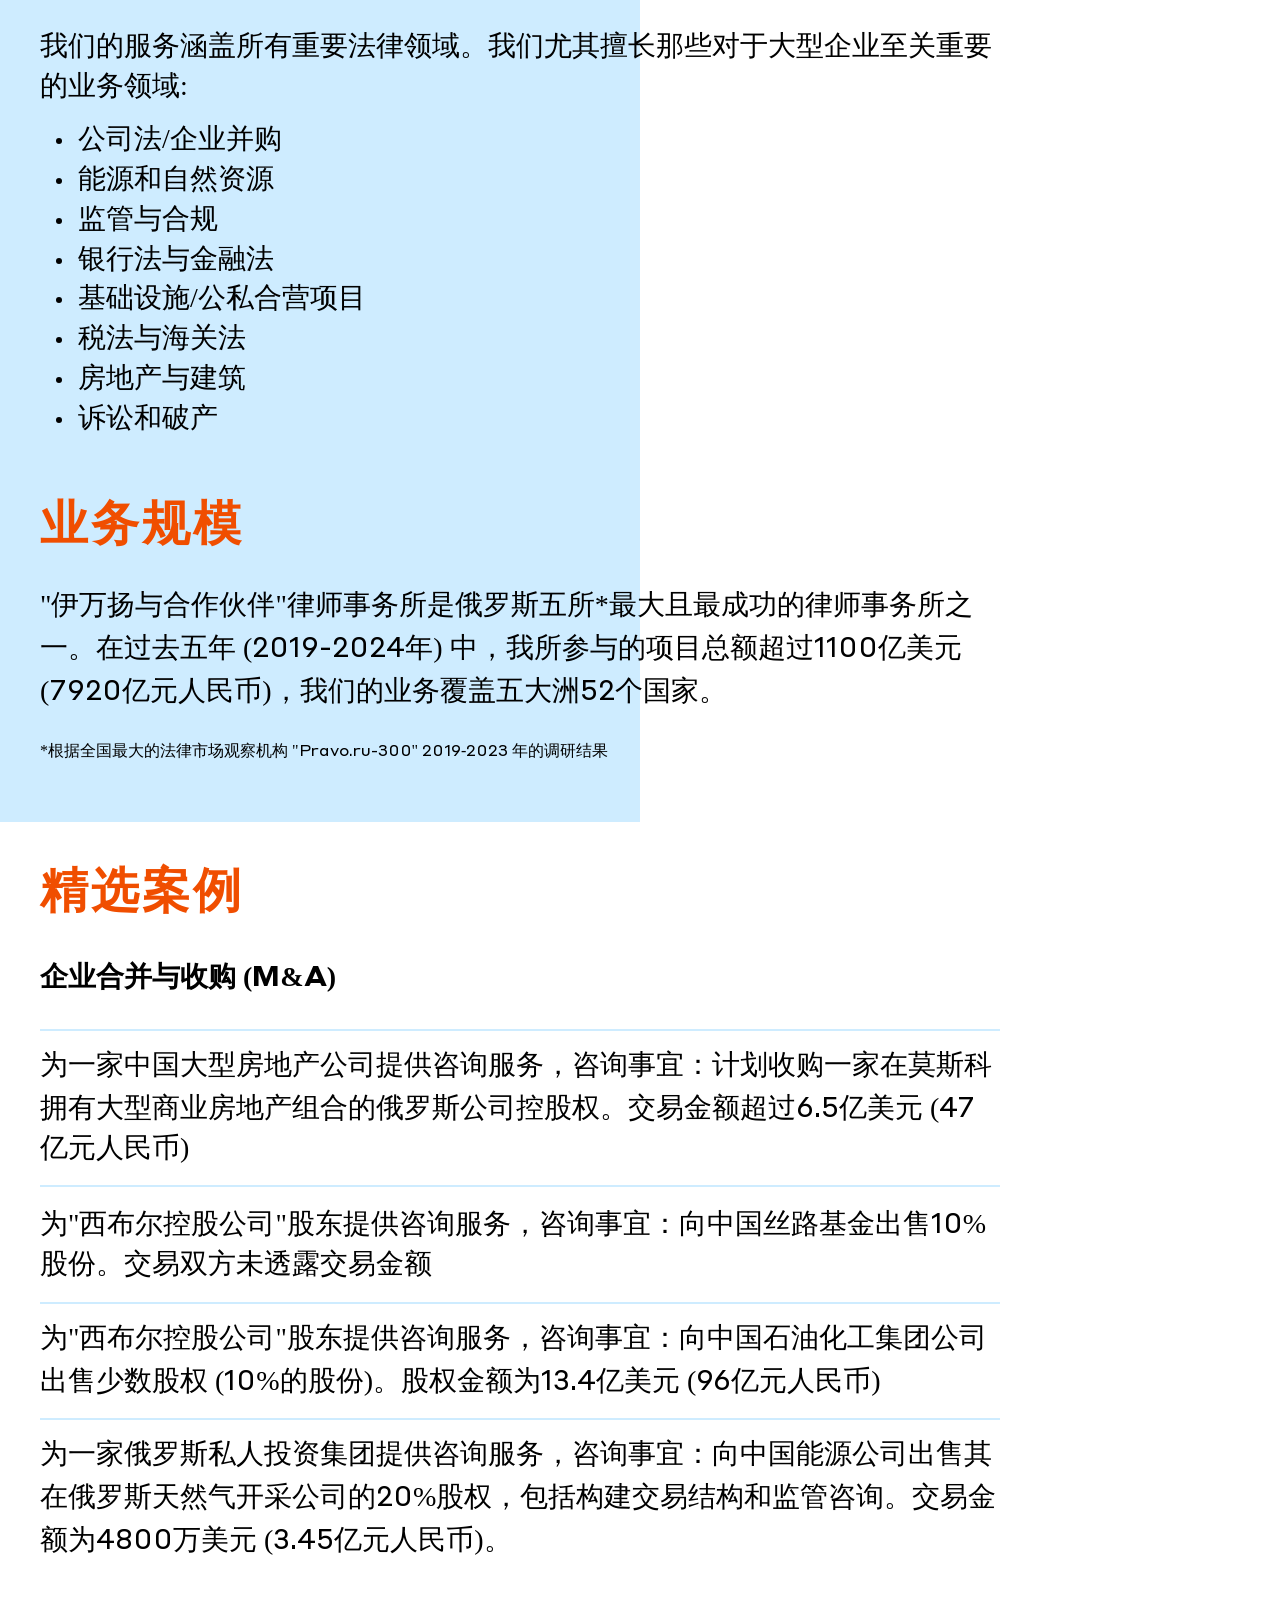
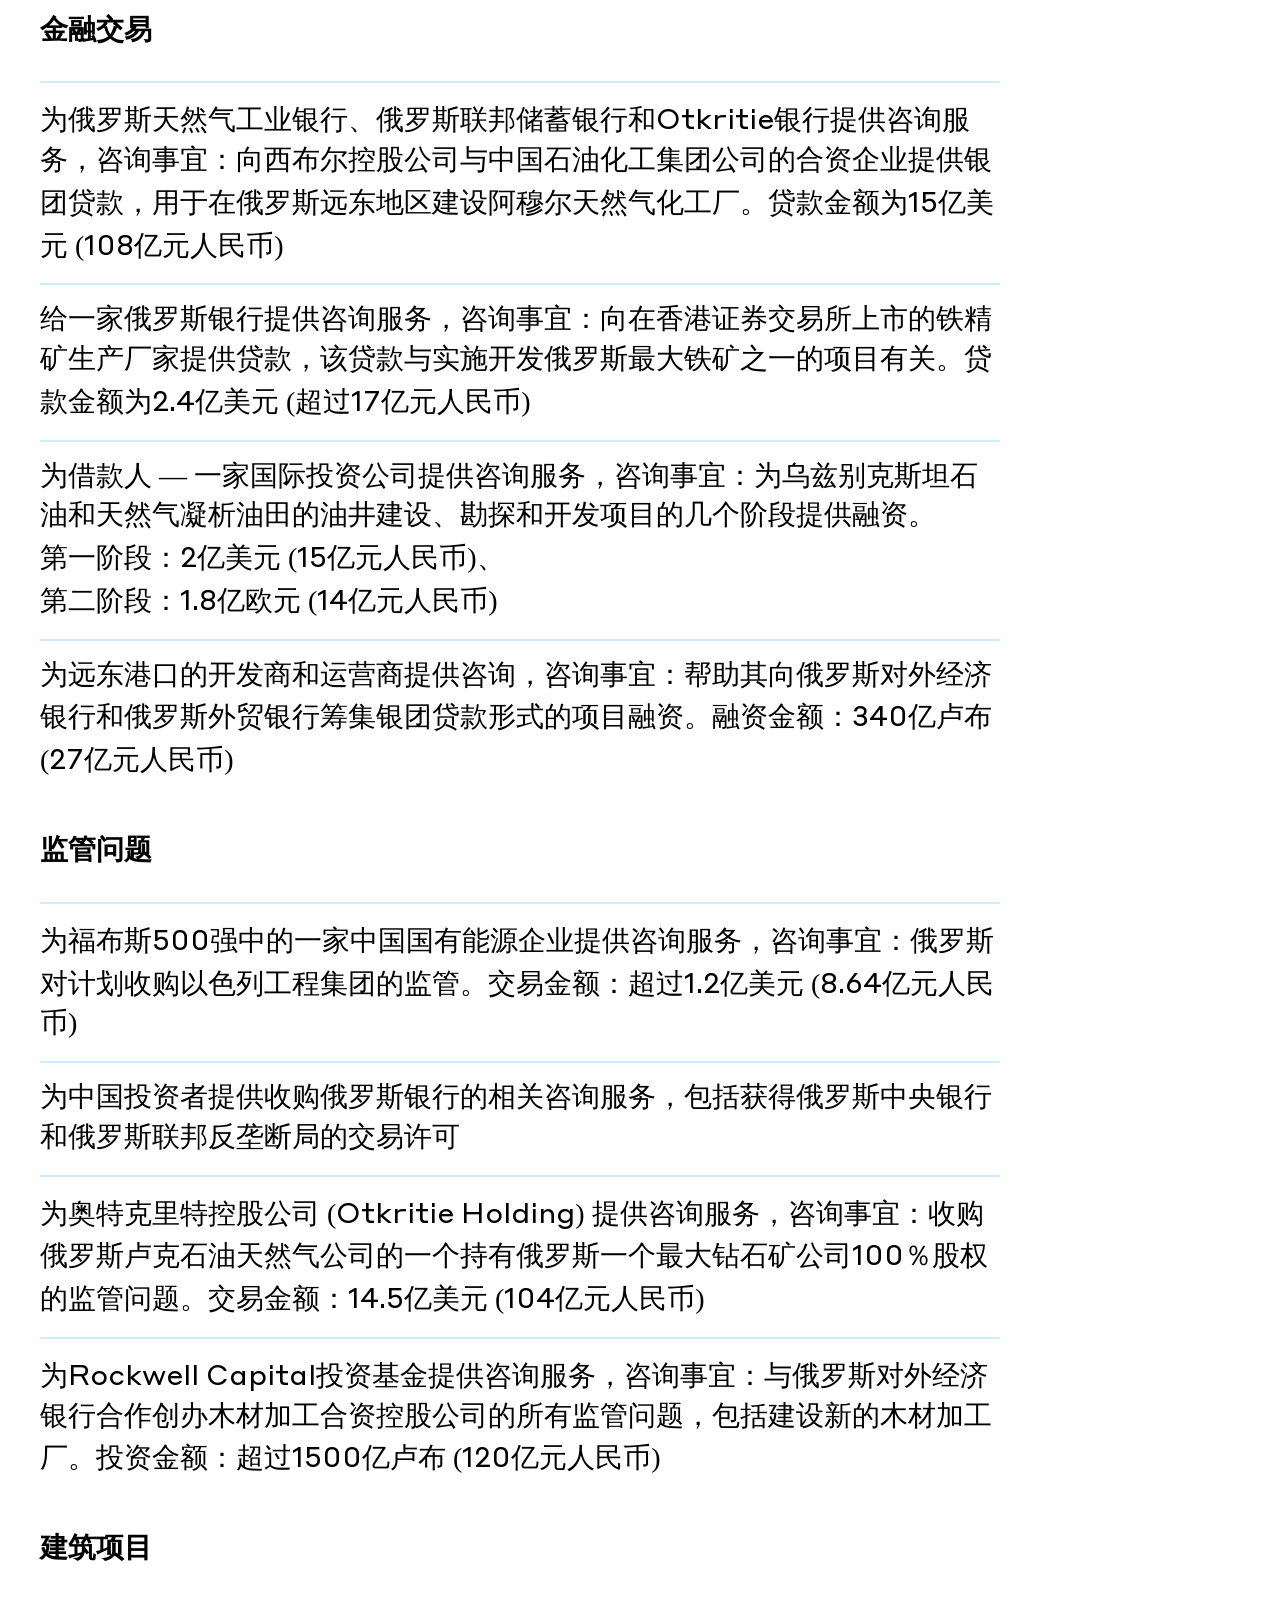
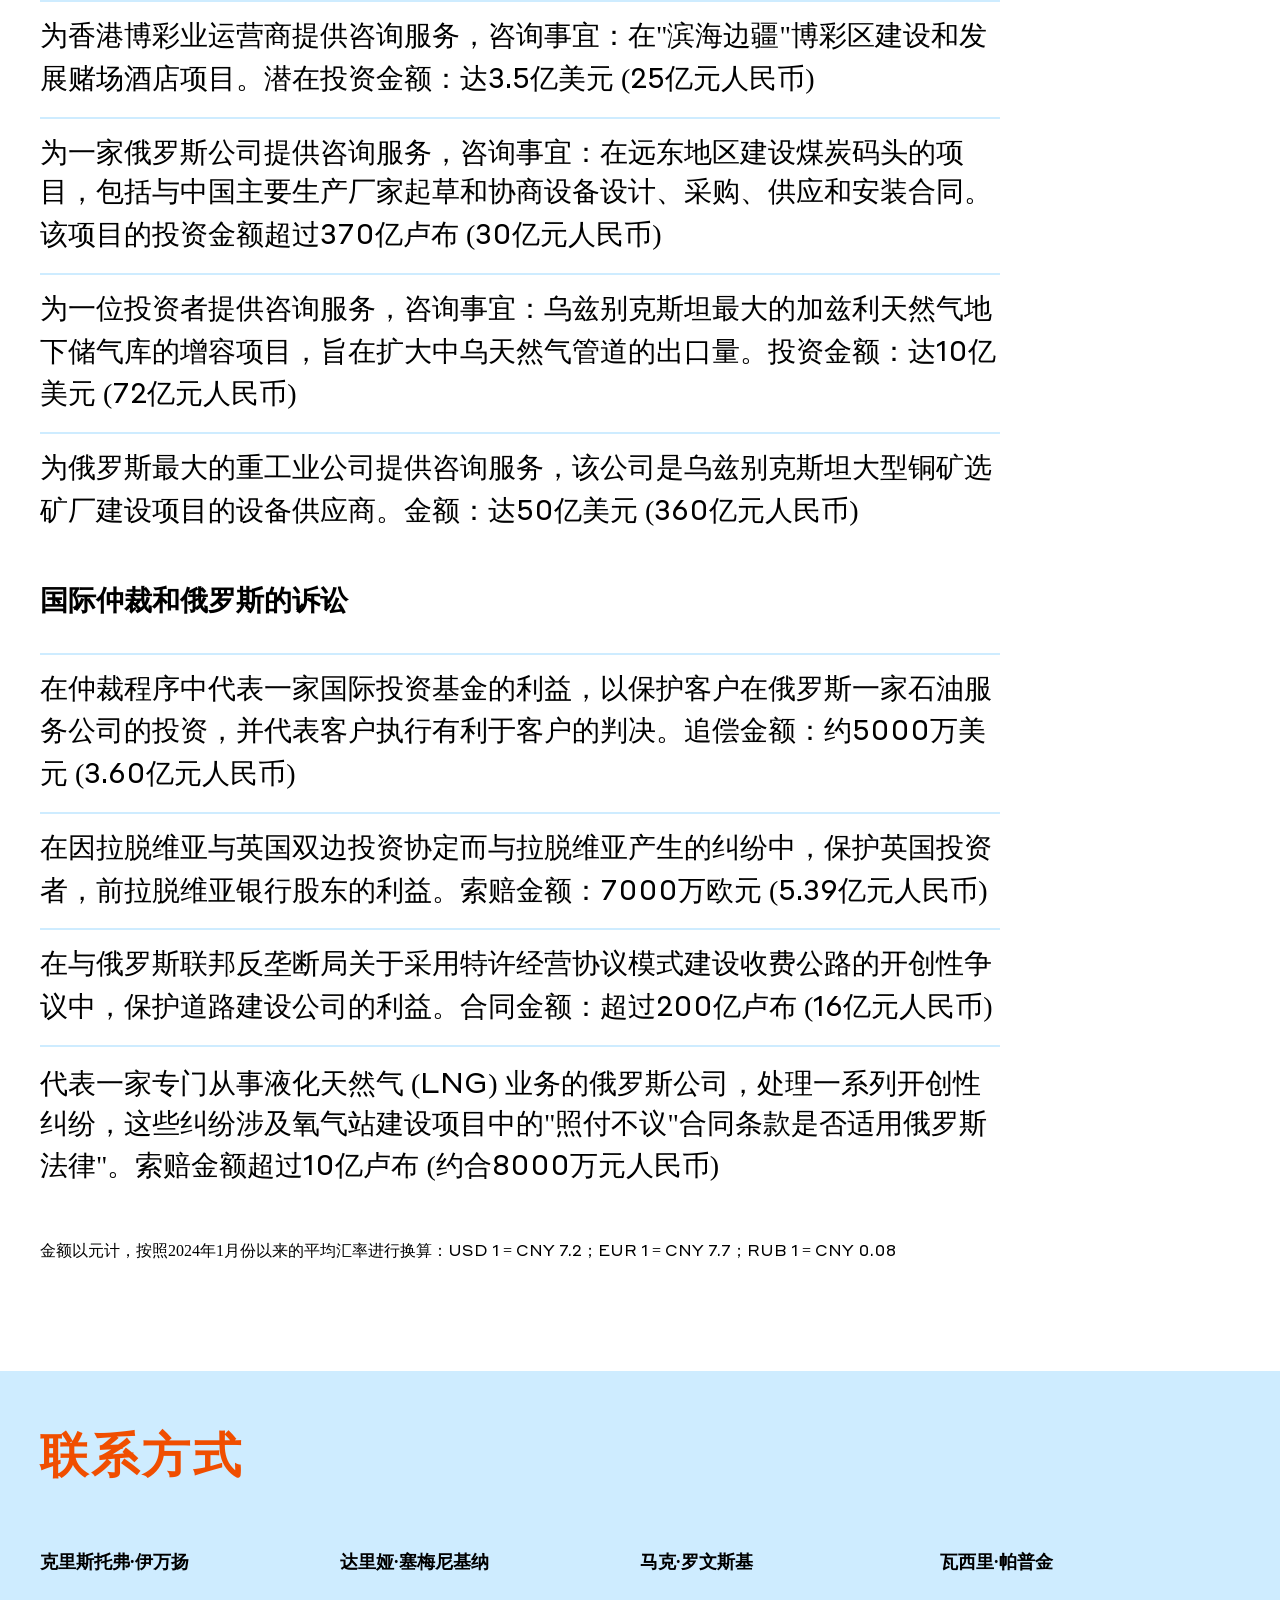
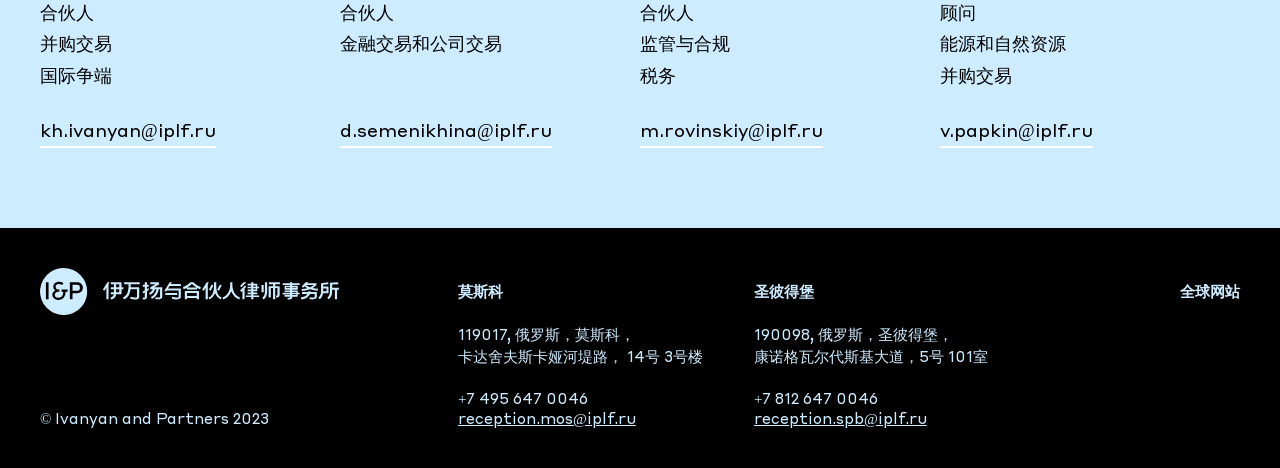
==== commit 21da08fc: "update" ====
--- a/public/index.html
+++ b/public/index.html
@@ -117,9 +117,9 @@
               <div class="content__subsec">
                 <h3 class="content__subtitle">建筑项目</h3>
                 <p class="content__text">为香港博彩业运营商提供咨询服务，咨询事宜：在"滨海边疆"博彩区建设和发展赌场酒店项目。潜在投资金额：达<span class="text-other-family">3.5</span>亿美元 (<span class="text-other-family">25</span>亿元人民币)</p>
-                <p class="content__text">为一家俄罗斯公司提供咨询服务，咨询事宜：在远东地区建设煤炭码头的项目，包括与中国主要生产厂家起草和协商设备设计、采购、供应和安装合同。该项目的投资金额超过<span class="text-other-family">370</span>亿卢布 (<span class="text-other-family">3</span>亿元人民币)</p>
+                <p class="content__text">为一家俄罗斯公司提供咨询服务，咨询事宜：在远东地区建设煤炭码头的项目，包括与中国主要生产厂家起草和协商设备设计、采购、供应和安装合同。该项目的投资金额超过<span class="text-other-family">370</span>亿卢布 (<span class="text-other-family">30</span>亿元人民币)</p>
                 <p class="content__text">为一位投资者提供咨询服务，咨询事宜：乌兹别克斯坦最大的加兹利天然气地下储气库的增容项目，旨在扩大中乌天然气管道的出口量。投资金额：达<span class="text-other-family">10</span>亿美元 (<span class="text-other-family">72</span>亿元人民币)</p>
-                <p class="content__text">为俄罗斯最大的重工业公司提供咨询服务，该公司是乌兹别克斯坦大型铜矿选矿厂建设项目的设备供应商。金额：达<span class="text-other-family">50</span>亿美元 (<span class="text-other-family">36</span>亿元人民币)</p>
+                <p class="content__text">为俄罗斯最大的重工业公司提供咨询服务，该公司是乌兹别克斯坦大型铜矿选矿厂建设项目的设备供应商。金额：达<span class="text-other-family">50</span>亿美元 (<span class="text-other-family">360</span>亿元人民币)</p>
               </div>
               <div class="content__subsec">
                 <h3 class="content__subtitle">国际仲裁和俄罗斯的诉讼</h3>
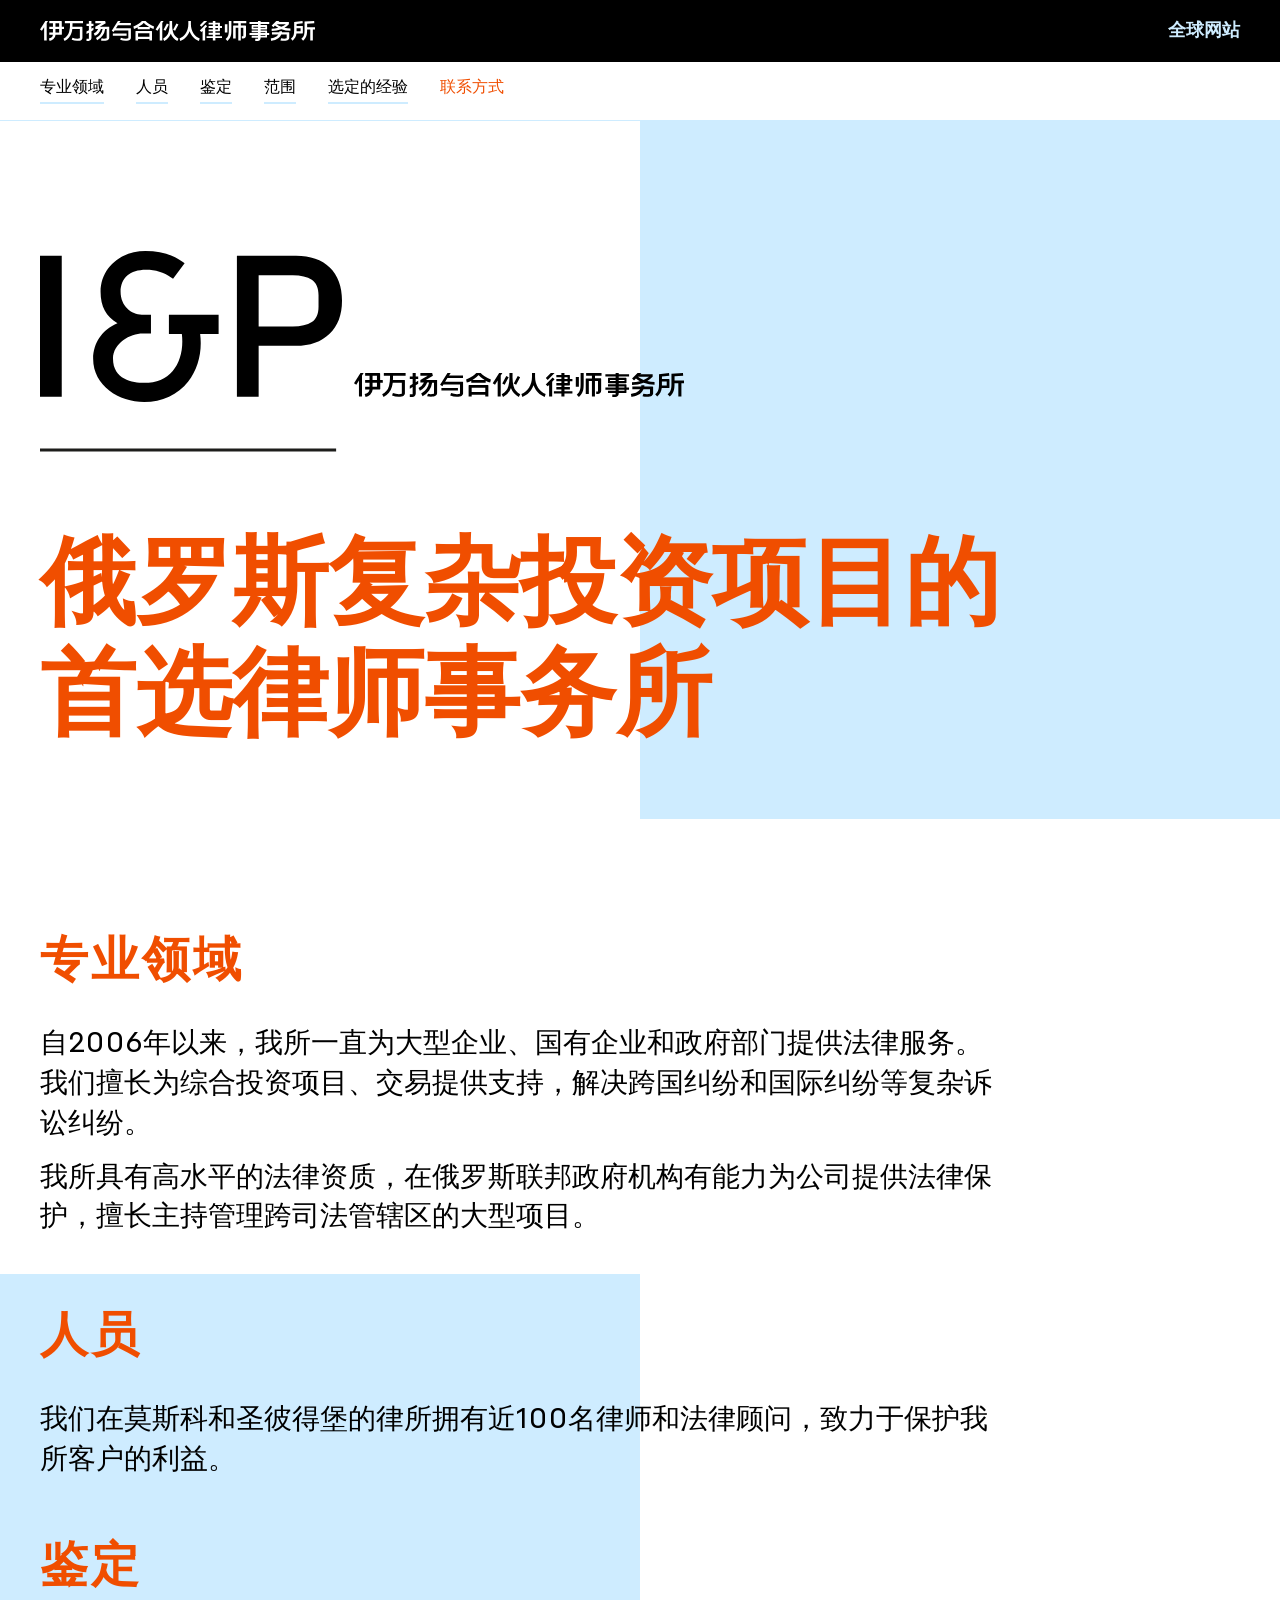
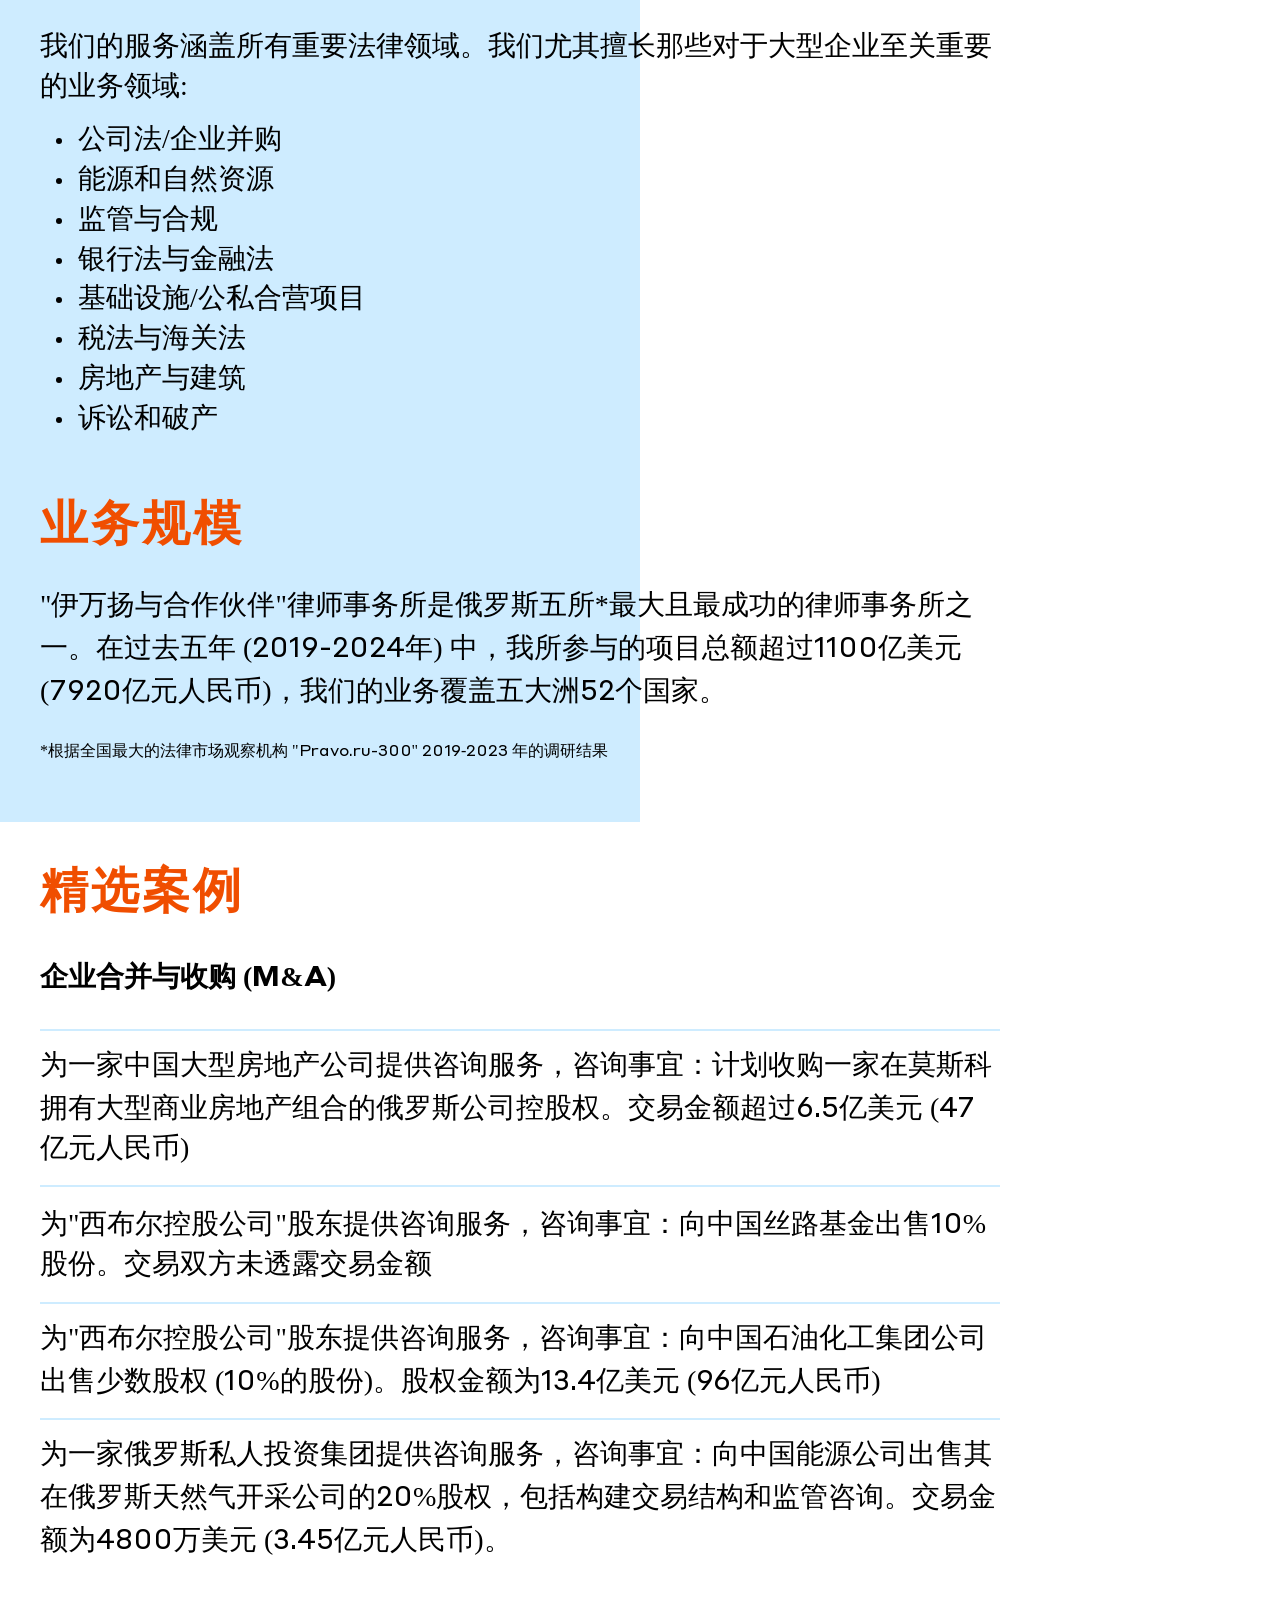
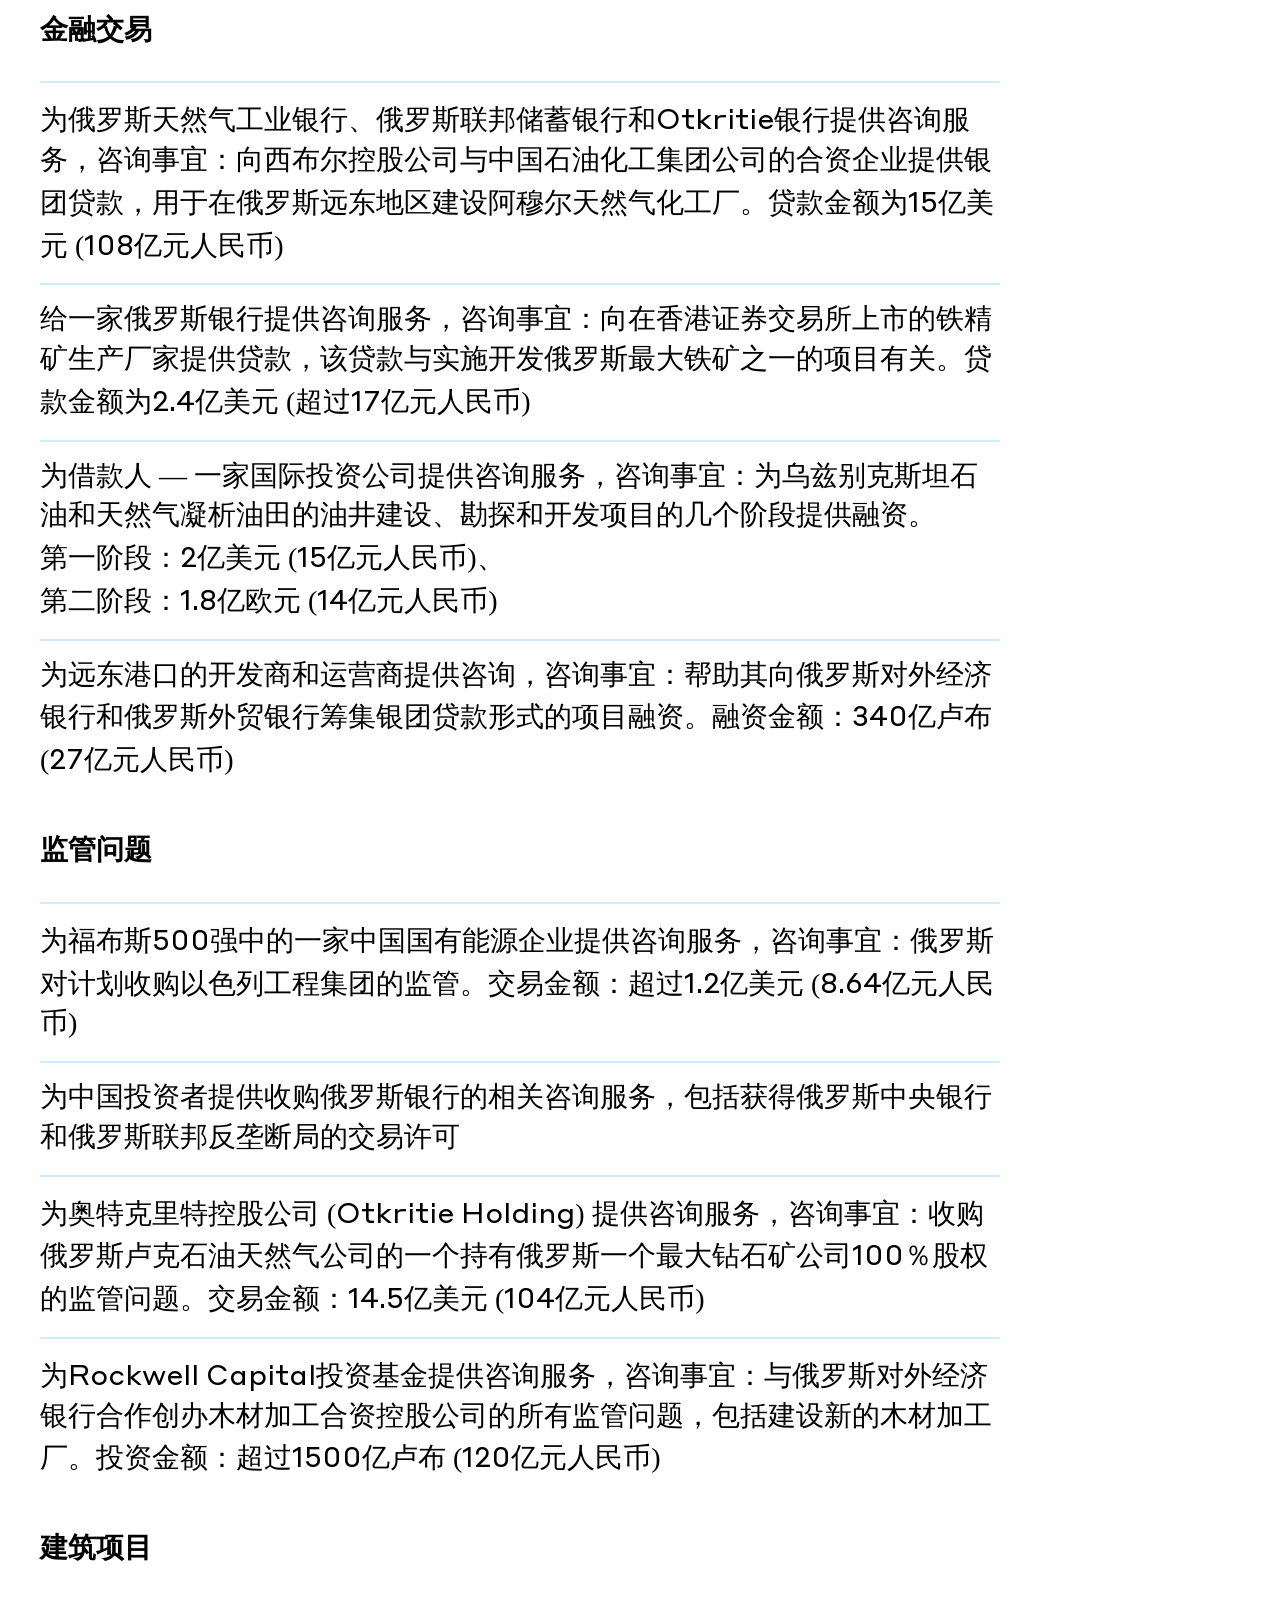
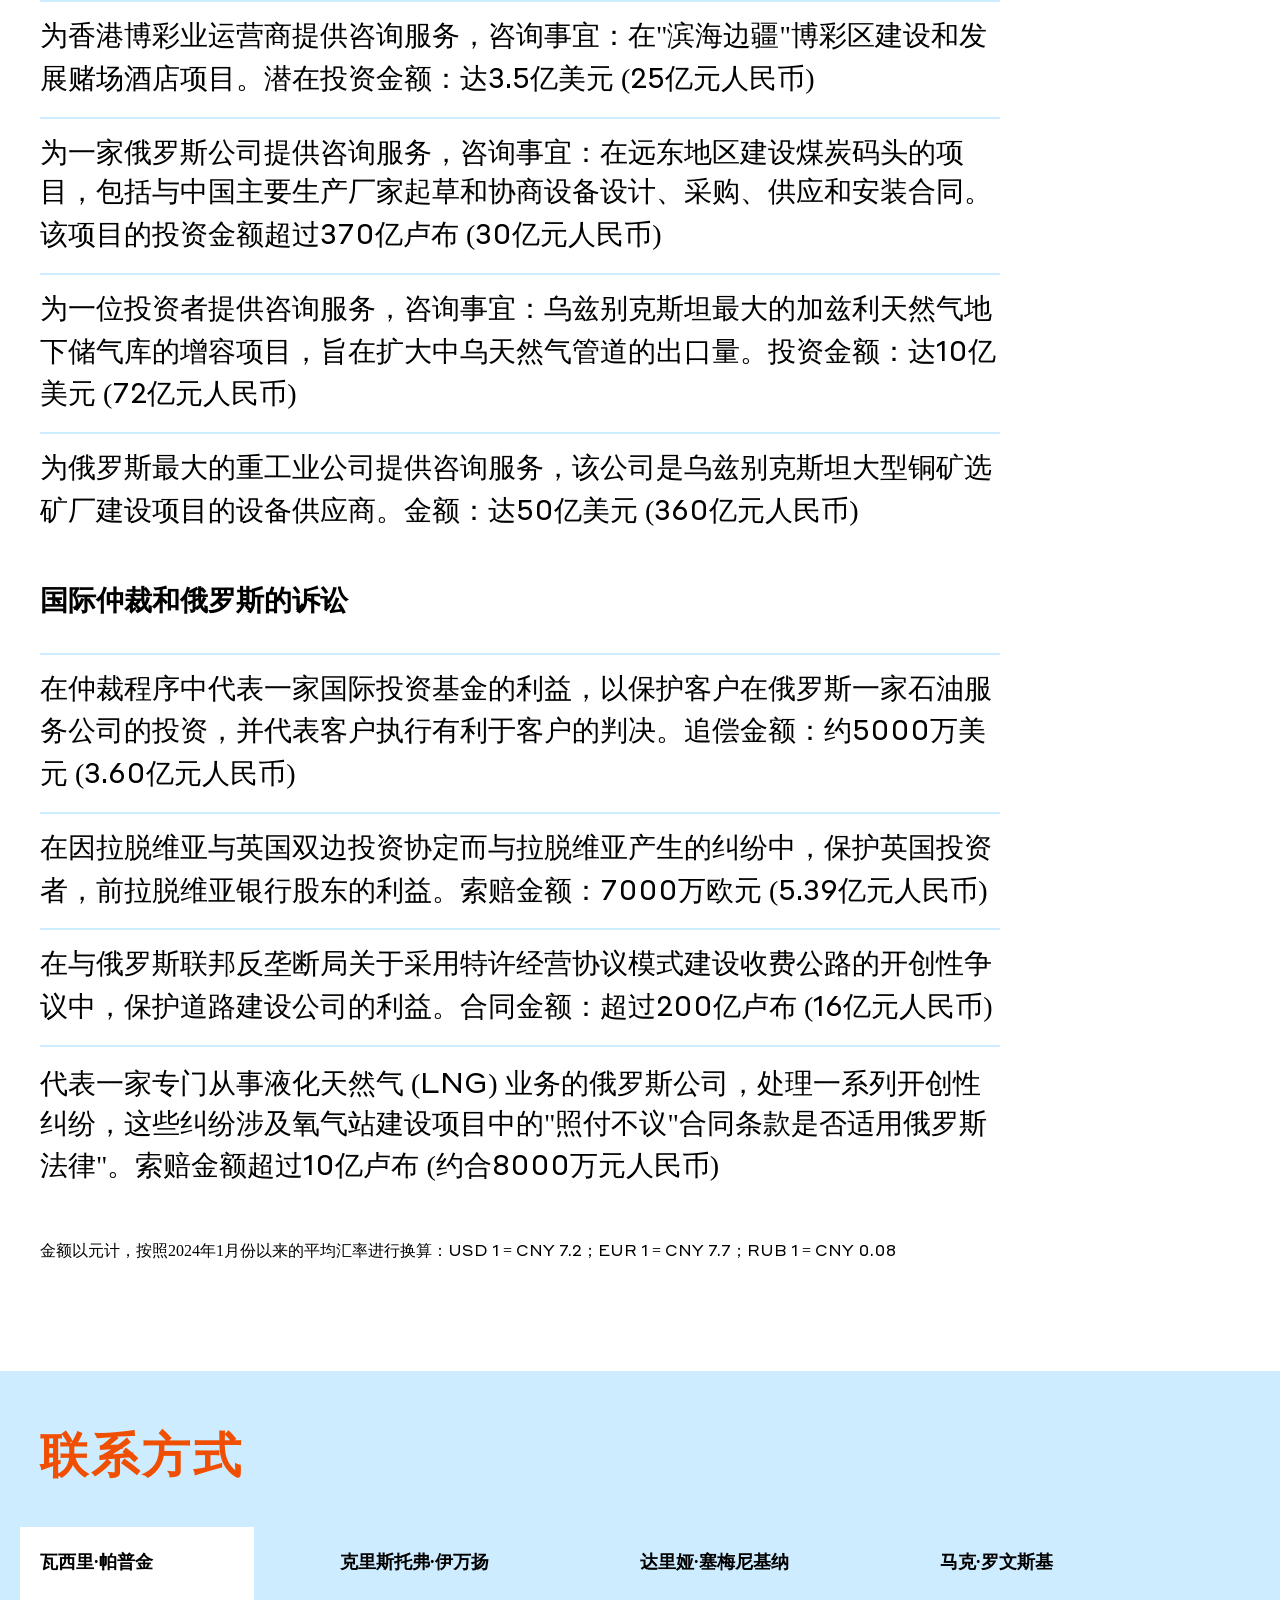
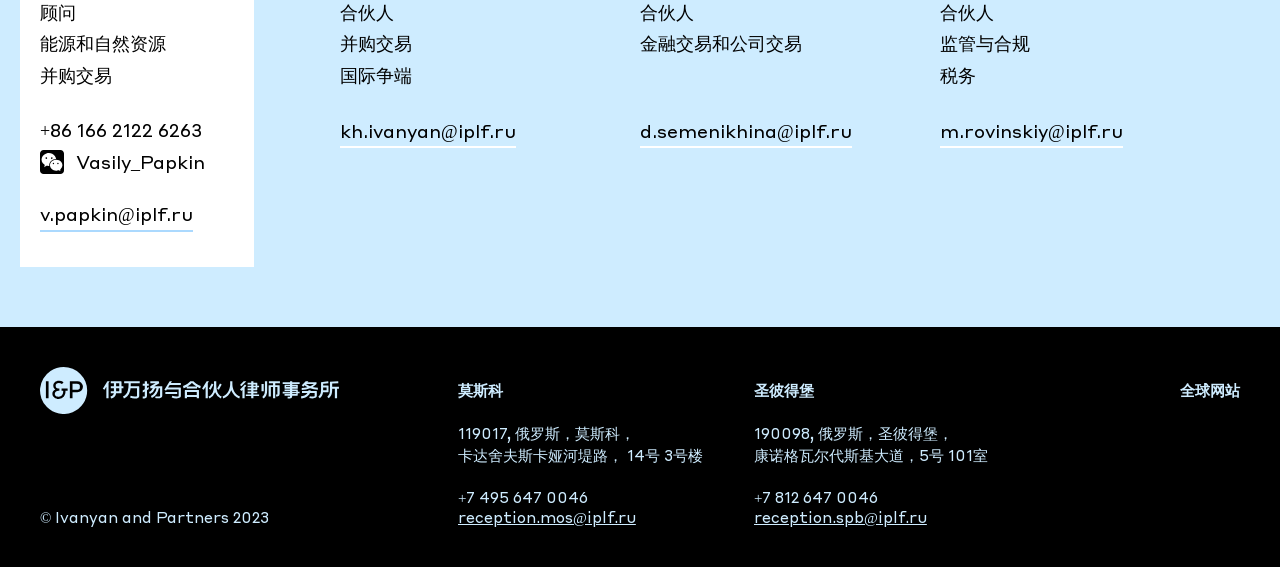
==== commit 7e1b1e14: "footer contacts fixes" ====
--- a/public/index.html
+++ b/public/index.html
@@ -137,7 +137,30 @@
         <div class="footer__top top-footer"> 
           <div class="top-footer__container"> 
             <div class="top-footer__title">联系方式</div>
-            <div class="top-footer__row"> 
+            <div class="top-footer__row">
+              <div class="top-footer__column top-footer__column--white"> 
+                <div class="top-footer__column-title">瓦西里·帕普金</div>
+                <ul class="top-footer__column-list">
+                  <li class="top-footer__column-item">顾问</li>
+                  <li class="top-footer__column-item">能源和自然资源</li>
+                  <li class="top-footer__column-item">并购交易</li>
+                </ul>
+                <ul class="top-footer__contacts">
+                  <li class="top-footer__contact"><a class="top-footer__contact-text" href="tel:8616621226263">+86 166 2122 6263</a></li>
+                  <li class="top-footer__contact"><svg width="24" height="24" viewBox="0 0 24 24" fill="none" xmlns="http://www.w3.org/2000/svg">
+<g clip-path="url(#clip0_811_2646)">
+<path fill-rule="evenodd" clip-rule="evenodd" d="M20.4 24C22.3882 24 24 22.3883 24 20.4V3.6C24 1.61176 22.3882 0 20.4 0H3.6C1.61176 0 0 1.61176 0 3.6V20.4C0 22.3883 1.61168 24 3.6 24H20.4ZM16.0641 8.95002C14.1271 9.05122 12.4427 9.63842 11.0752 10.9651C9.69347 12.3054 9.06275 13.9478 9.23515 15.9838C9.0176 15.9568 8.80562 15.9291 8.59752 15.9019C8.0814 15.8344 7.58915 15.77 7.09491 15.7284C6.85539 15.7083 6.57115 15.7369 6.36827 15.8514C5.88715 16.1229 5.42024 16.4194 4.91378 16.741C4.71133 16.8696 4.50256 17.0021 4.28403 17.1387C4.32751 16.9421 4.36623 16.753 4.40376 16.5698L4.40376 16.5698C4.48743 16.1613 4.56513 15.782 4.67619 15.4127C4.79451 15.0196 4.73971 14.8008 4.37755 14.5448C2.05227 12.9031 1.07211 10.4463 1.80563 7.91682C2.48427 5.57682 4.15083 4.1577 6.41531 3.41794C9.50611 2.40834 12.9796 3.43818 14.8591 5.8921C15.5379 6.7785 15.9541 7.77338 16.0641 8.95002ZM7.14915 8.16186C7.16699 7.69922 6.76611 7.28242 6.28995 7.2685C5.80243 7.25418 5.40147 7.62674 5.38723 8.10714C5.37283 8.59402 5.74523 8.98418 6.23627 8.99666C6.72307 9.00898 7.13115 8.63594 7.14915 8.16186ZM11.8004 7.26818C11.3225 7.27698 10.9187 7.68402 10.9272 8.1485C10.9359 8.62994 11.332 9.00658 11.8235 9.00066C12.3162 8.99474 12.6899 8.6141 12.6852 8.1225C12.6812 7.63994 12.2868 7.2593 11.8004 7.26818ZM20.4158 21.0263C20.2266 20.942 20.0423 20.8448 19.8602 20.7488C19.4519 20.5334 19.055 20.3241 18.6407 20.2808C18.2903 20.2442 17.9293 20.3479 17.5646 20.4526C17.3083 20.5261 17.0501 20.6002 16.7924 20.6266C14.8907 20.8212 13.1871 20.2912 11.7823 18.992C9.1105 16.5208 9.49226 12.7317 12.5834 10.7066C15.3307 8.90675 19.3597 9.50675 21.2967 12.0041C22.987 14.1833 22.7883 17.0761 20.7248 18.9068C20.1277 19.4367 19.9128 19.8727 20.2959 20.5712C20.3438 20.6584 20.3629 20.7613 20.383 20.8692C20.3927 20.9208 20.4025 20.9736 20.4158 21.0263ZM13.4339 14.2664C13.8243 14.2668 14.1459 13.9612 14.1607 13.5755C14.1763 13.1672 13.8479 12.8247 13.439 12.823C13.0342 12.8212 12.6951 13.1684 12.7091 13.5707C12.7224 13.955 13.0462 14.2659 13.4339 14.2664ZM17.9347 12.8246C17.5559 12.822 17.2339 13.1321 17.2185 13.5149C17.2021 13.9243 17.5203 14.2604 17.9254 14.2615C18.3172 14.2628 18.6268 13.9664 18.6411 13.5765C18.6563 13.1662 18.3379 12.8274 17.9347 12.8246Z" fill="black"/>
+</g>
+<defs>
+<clipPath id="clip0_811_2646">
+<rect width="24" height="24" fill="white"/>
+</clipPath>
+</defs>
+</svg><a class="top-footer__contact-text" href="https://msngr.link/wc/Vasily_Papkin">Vasily_Papkin</a>
+                  </li>
+                </ul>
+                <div class="top-footer__bottom"> <a href="mailto:v.papkin@iplf.ru">v.papkin@iplf.ru</a></div>
+              </div>
               <div class="top-footer__column"> 
                 <div class="top-footer__column-title">克里斯托弗·伊万扬</div>
                 <ul class="top-footer__column-list">
@@ -163,15 +186,6 @@
                   <li class="top-footer__column-item">税务</li>
                 </ul>
                 <div class="top-footer__bottom"> <a href="mailto:m.rovinskiy@iplf.ru">m.rovinskiy@iplf.ru</a></div>
-              </div>
-              <div class="top-footer__column"> 
-                <div class="top-footer__column-title">瓦西里·帕普金</div>
-                <ul class="top-footer__column-list">
-                  <li class="top-footer__column-item">顾问</li>
-                  <li class="top-footer__column-item">能源和自然资源</li>
-                  <li class="top-footer__column-item">并购交易</li>
-                </ul>
-                <div class="top-footer__bottom"> <a href="mailto:v.papkin@iplf.ru">v.papkin@iplf.ru</a></div>
               </div>
             </div>
           </div>
--- a/public/css/main.min.css
+++ b/public/css/main.min.css
@@ -1,2 +1,2 @@
-@charset "UTF-8";*{padding:0;margin:0;border:0;-webkit-box-sizing:border-box;box-sizing:border-box}*,:after,:before{-webkit-box-sizing:border-box;box-sizing:border-box}:focus,a:active{outline:0}a:active,a:focus{outline:0}a{color:inherit}aside,footer,header,nav{display:block}body,html{height:100%;width:100%;font-size:100%;line-height:1;font-size:14px;-ms-text-size-adjust:100%;-moz-text-size-adjust:100%;-webkit-text-size-adjust:100%}button,input,textarea{font-family:inherit}input::-ms-clear{display:none}button{padding:0;border:none;font:inherit;color:inherit;background-color:transparent;cursor:pointer}button::-moz-focus-inner{padding:0;border:0}a,a:visited{text-decoration:none}a:hover{text-decoration:none}ul li{list-style:none}img{vertical-align:top}h1,h2,h3,h4,h5,h6{font-size:inherit;font-weight:400}@font-face{font-family:Noto Sans SC;src:url(../fonts/NotoSansSC_Bold/NotoSansSC_Bold.eot);src:local("NotoSansSC_Bold"),local("../fonts/NotoSansSC_Bold/NotoSansSC_Bold"),url(../fonts/NotoSansSC_Bold/NotoSansSC_Bold.eot?#iefix) format("embedded-opentype"),url(../fonts/NotoSansSC_Bold/NotoSansSC_Bold.woff) format("woff"),url(../fonts/NotoSansSC_Bold/NotoSansSC_Bold.ttf) format("truetype");font-weight:700;font-style:normal;font-display:swap}@font-face{font-family:Noto Sans SC;src:url(../fonts/NotoSansSC_Regular/NotoSansSC_Regular.eot);src:local("NotoSansSC_Regular"),local("../fonts/NotoSansSC_Regular/NotoSansSC_Regular"),url(../fonts/NotoSansSC_Regular/NotoSansSC_Regular.eot?#iefix) format("embedded-opentype"),url(../fonts/NotoSansSC_Regular/NotoSansSC_Regular.woff) format("woff"),url(../fonts/NotoSansSC_Regular/NotoSansSC_Regular.ttf) format("truetype");font-weight:400;font-style:normal;font-display:swap}@font-face{font-family:Noto Sans TC;src:url(../fonts/NotoSansSC_Regular/NotoSansTC_Regular.eot);src:local("NotoSansTC_Regular"),local("../fonts/NotoSansTC_Regular/NotoSansTC_Regular"),url(../fonts/NotoSansTC_Regular/NotoSansTC_Regular.eot?#iefix) format("embedded-opentype"),url(../fonts/NotoSansTC_Regular/NotoSansTC_Regular.woff) format("woff"),url(../fonts/NotoSansTC_Regular/NotoSansTC_Regular.ttf) format("truetype");font-weight:400;font-style:normal;font-display:swap}@font-face{font-family:Styrene A LC Web;src:url(../fonts/NotoSansSC_Regular/StyreneAWeb_Bold.eot);src:local("StyreneAWeb_Bold"),local("../fonts/StyreneAWeb_Bold/StyreneAWeb_Bold"),url(../fonts/StyreneAWeb_Bold/StyreneAWeb_Bold.eot?#iefix) format("embedded-opentype"),url(../fonts/StyreneAWeb_Bold/StyreneAWeb_Bold.woff) format("woff"),url(../fonts/StyreneAWeb_Bold/StyreneAWeb_Bold.ttf) format("truetype");font-weight:700;font-style:normal;font-display:swap}@font-face{font-family:Styrene A LC Web;src:url(../fonts/StyreneAWeb_Regular/StyreneAWeb_Regular.eot);src:local("StyreneAWeb_Regular"),local("../fonts/StyreneAWeb_Regular/StyreneAWeb_Regular"),url(../fonts/StyreneAWeb_Regular/StyreneAWeb_Regular.eot?#iefix) format("embedded-opentype"),url(../fonts/StyreneAWeb_Regular/StyreneAWeb_Regular.woff) format("woff"),url(../fonts/StyreneAWeb_Regular/StyreneAWeb_Regular.ttf) format("truetype");font-weight:400;font-style:normal;font-display:swap}.wrapper{display:-webkit-box;display:-ms-flexbox;display:flex;-webkit-box-orient:vertical;-webkit-box-direction:normal;-ms-flex-direction:column;flex-direction:column;height:100%}.wrapper .main{-webkit-box-flex:1;-ms-flex:1 1 auto;flex:1 1 auto}.my-container{width:1040px;padding:0 40px;margin:0 auto;max-width:100%}@media (max-width:1372px){.my-container{width:100%}}@media (max-width:767px){.my-container{padding:0 20px}}.my-container>*{max-width:960px}span.text-other-family{font-family:Styrene A LC Web!important}.header{position:fixed;top:0;left:0;right:0;z-index:99}.header__top{padding:15px 40px;background:#000;display:-webkit-box;display:-ms-flexbox;display:flex;-webkit-box-align:center;-ms-flex-align:center;align-items:center;-webkit-box-pack:justify;-ms-flex-pack:justify;justify-content:space-between}@media (max-width:767px){.header__top{padding:10px 20px}}.header__logo{width:275px;height:20px}@media (max-width:767px){.header__logo{width:213px;height:15px}}.header__logo img{width:100%;height:100%}.header__right a{color:#ceecff;font-family:Noto Sans SC;font-size:18px;font-style:normal;font-weight:700;line-height:177.778%;-webkit-transition:all .3s ease 0s;-o-transition:all .3s ease 0s;transition:all .3s ease 0s}.header__right a:hover{color:var(--black,#f04e00)}@media (max-width:767px){.header__right a{font-size:15px}}.header__bottom{border-bottom:1px solid var(--blue,#ceecff);background:var(--white,#fff)}@media (max-width:479px){.header__bottom{position:relative}}.header__burger{display:none}@media (max-width:479px){.header__burger{width:56px;height:56px;display:block;position:absolute;z-index:9;top:20px;right:20px}}.menu-header{margin:0 -16px}@media (max-width:479px){.menu-header{position:fixed;top:-110%;left:0;width:100%;height:100%;z-index:99;background-color:#fff;padding:80px 0 40px;margin:0;overflow:auto;-webkit-transition:all .3s ease 0s;-o-transition:all .3s ease 0s;transition:all .3s ease 0s;opacity:0}}.menu-header.js-active{top:0;opacity:1}.menu-header__close{display:none}@media (max-width:479px){.menu-header__close{display:block;width:20px;height:20px;position:absolute;top:35px;right:35px}}.menu-header__list{display:-webkit-box;display:-ms-flexbox;display:flex;-webkit-box-align:center;-ms-flex-align:center;align-items:center}@media (max-width:767px){.menu-header__list{-webkit-box-pack:center;-ms-flex-pack:center;justify-content:center}}@media (max-width:479px){.menu-header__list{-webkit-box-orient:vertical;-webkit-box-direction:normal;-ms-flex-direction:column;flex-direction:column;-webkit-box-align:stretch;-ms-flex-align:stretch;align-items:stretch}}.menu-header__link{display:block;padding:12px 16px 16px;color:var(--black,#000);font-family:Noto Sans SC;font-size:16px;font-style:normal;font-weight:400;line-height:125%;-webkit-transition:color 250ms ease,-webkit-box-shadow 250ms cubic-bezier(1,.05,.43,1.03);transition:color 250ms ease,-webkit-box-shadow 250ms cubic-bezier(1,.05,.43,1.03);-o-transition:color 250ms ease,box-shadow 250ms cubic-bezier(1,.05,.43,1.03);transition:color 250ms ease,box-shadow 250ms cubic-bezier(1,.05,.43,1.03);transition:color 250ms ease,box-shadow 250ms cubic-bezier(1,.05,.43,1.03),-webkit-box-shadow 250ms cubic-bezier(1,.05,.43,1.03)}@media (max-width:767px){.menu-header__link{padding:16px 12px}}@media (max-width:479px){.menu-header__link{padding:0;margin-bottom:10px}}.menu-header__link span{display:inline-block;padding-top:4px;padding-bottom:4px;border-bottom:2px solid #ceecff;-webkit-transition:all .3s ease 0s;-o-transition:all .3s ease 0s;transition:all .3s ease 0s}@media (max-width:479px){.menu-header__link span{padding:4px 20px 4px;width:100%}}.menu-header__link:hover{color:var(--black,#f04e00)}.menu-header__link:hover span{-webkit-box-shadow:inset 0 -32px 0 0 #cfedff;box-shadow:inset 0 -32px 0 0 #cfedff}.menu-header__link.js-active{color:var(--black,#f04e00)}.menu-header__link.js-active span{border-bottom:2px solid transparent}.footer{margin-top:105px}@media (max-width:767px){.footer{margin-top:84px}}.footer__top{background:var(--blue,#ceecff)}.footer__bottom{background:var(--black,#000);padding:40px}@media (max-width:767px){.footer__bottom{padding:32px 20px 40px}}.top-footer__container{width:1372px;max-width:100%;margin:0 auto;padding:60px 40px 80px}@media (max-width:767px){.top-footer__container{padding:40px 20px}}.top-footer__title{color:var(--orange,#f04e00);font-family:Noto Sans SC;font-size:48px;font-style:normal;font-weight:700;line-height:116.667%;letter-spacing:2.88px}@media (max-width:767px){.top-footer__title{font-size:36px}}.top-footer__row{margin-top:60px;display:-webkit-box;display:-ms-flexbox;display:flex}@media (max-width:1199px){.top-footer__row{-ms-flex-wrap:wrap;flex-wrap:wrap;row-gap:36px}}@media (max-width:767px){.top-footer__row{margin-top:20px;-ms-flex-wrap:wrap;flex-wrap:wrap;row-gap:32px}}.top-footer__column{-webkit-box-flex:0;-ms-flex:0 0 25%;flex:0 0 25%;display:-webkit-box;display:-ms-flexbox;display:flex;-webkit-box-orient:vertical;-webkit-box-direction:normal;-ms-flex-direction:column;flex-direction:column}@media (max-width:1199px){.top-footer__column{-webkit-box-flex:0;-ms-flex:0 1 50%;flex:0 1 50%}}@media (max-width:767px){.top-footer__column{-webkit-box-flex:0;-ms-flex:0 1 100%;flex:0 1 100%}}.top-footer__column-title{color:#000;font-family:Noto Sans SC;font-size:18px;font-style:normal;font-weight:700;line-height:177.778%}.top-footer__column-list{margin-top:20px;-webkit-box-flex:1;-ms-flex:1 1 auto;flex:1 1 auto}@media (max-width:767px){.top-footer__column-list{margin-top:16px}}.top-footer__column-item{color:#000;font-family:Noto Sans SC;font-size:18px;font-style:normal;font-weight:400;line-height:177.778%}.top-footer__bottom{margin-top:20px}@media (max-width:767px){.top-footer__bottom{margin-top:16px}}.top-footer__bottom span{color:var(--black,#000);font-family:Noto Sans SC;font-size:18px;font-style:normal;font-weight:400;line-height:177.778%}.top-footer__bottom a{border-bottom:2px solid #fff;display:inline-block;color:var(--black,#000);font-family:Styrene A LC Web;font-size:18px;font-style:normal;font-weight:400;line-height:177.778%;-webkit-transition:all .3s ease 0s;-o-transition:all .3s ease 0s;transition:all .3s ease 0s}.top-footer__bottom a:hover{color:var(--orange,#f04e00);border-bottom:2px solid transparent}.top-footer__bottom a:not(:first-child){margin-left:8px}.bottom-footer{display:-webkit-box;display:-ms-flexbox;display:flex}@media (max-width:767px){.bottom-footer{-webkit-box-orient:vertical;-webkit-box-direction:normal;-ms-flex-direction:column;flex-direction:column}}.bottom-footer__left{-webkit-box-flex:1;-ms-flex:1 1 auto;flex:1 1 auto;display:-webkit-box;display:-ms-flexbox;display:flex;-webkit-box-orient:vertical;-webkit-box-direction:normal;-ms-flex-direction:column;flex-direction:column}@media (max-width:767px){.bottom-footer__left{-webkit-box-orient:horizontal;-webkit-box-direction:normal;-ms-flex-direction:row;flex-direction:row;-webkit-box-pack:justify;-ms-flex-pack:justify;justify-content:space-between;-webkit-box-align:center;-ms-flex-align:center;align-items:center}}.bottom-footer__left-link{display:none}@media (max-width:999px){.bottom-footer__left-link{display:block;color:var(--blue,#ceecff);margin-bottom:32px;font-family:Noto Sans SC;font-size:15px;font-style:normal;font-weight:700;line-height:133.333%}}@media (max-width:767px){.bottom-footer__left-link{margin:0}}.bottom-footer__logo{-webkit-box-flex:1;-ms-flex:1 1 auto;flex:1 1 auto;max-width:355px}@media (max-width:1371px){.bottom-footer__logo{max-width:299px}}@media (max-width:999px){.bottom-footer__logo{max-width:299px}}@media (max-width:479px){.bottom-footer__logo{max-width:209px}}.bottom-footer__logo img{width:100%;height:auto}.bottom-footer__copyright{color:var(--blue,#ceecff);font-family:Styrene A LC Web;font-size:15px;font-style:normal;font-weight:400;line-height:normal}@media (max-width:767px){.bottom-footer__copyright--desk{display:none}}.bottom-footer__copyright--mob{display:none}@media (max-width:767px){.bottom-footer__copyright--mob{display:block;margin-top:56px}}.bottom-footer__middle{padding-top:16px;-webkit-box-flex:0;-ms-flex:0 0 572px;flex:0 0 572px}@media (max-width:1199px){.bottom-footer__middle{-webkit-box-flex:0;-ms-flex:0 0 396px;flex:0 0 396px}}@media (max-width:999px){.bottom-footer__middle{-webkit-box-flex:0;-ms-flex:0 0 272px;flex:0 0 272px}}@media (max-width:767px){.bottom-footer__middle{-webkit-box-flex:1;-ms-flex:1 1 100%;flex:1 1 100%;margin-top:56px;padding:0}}.bottom-footer__middle-row{display:-webkit-box;display:-ms-flexbox;display:flex;-webkit-box-pack:justify;-ms-flex-pack:justify;justify-content:space-between}@media (max-width:999px){.bottom-footer__middle-row{-webkit-box-orient:vertical;-webkit-box-direction:normal;-ms-flex-direction:column;flex-direction:column;row-gap:40px}}.bottom-footer__middle-column{-webkit-box-flex:0;-ms-flex:0 0 276px;flex:0 0 276px}@media (max-width:1199px){.bottom-footer__middle-column{-webkit-box-flex:0;-ms-flex:0 0 186px;flex:0 0 186px}}@media (max-width:999px){.bottom-footer__middle-column{-webkit-box-flex:0;-ms-flex:0 0 100%;flex:0 0 100%}}.bottom-footer__middle-title{color:var(--blue,#ceecff);font-family:Noto Sans SC;font-size:15px;font-style:normal;font-weight:700;line-height:133.333%}.bottom-footer__middle-adress{margin-top:20px;color:var(--blue,#ceecff);font-family:Styrene A LC Web;font-size:15px;font-style:normal;font-weight:400;line-height:20px}.bottom-footer__middle-adress span{font-family:Noto Sans SC}.bottom-footer__middle-contacts{margin-top:20px}.bottom-footer__middle-contacts a{color:var(--blue,#ceecff);font-family:Styrene A LC Web;font-size:15px;font-style:normal;font-weight:400;line-height:normal;display:block;-webkit-transition:all .3s ease 0s;-o-transition:all .3s ease 0s;transition:all .3s ease 0s}.bottom-footer__middle-contacts a:last-child{-webkit-text-decoration-line:underline;text-decoration-line:underline}.bottom-footer__middle-contacts a:hover{color:var(--black,#f04e00)}.bottom-footer__right{padding-top:16px;margin-left:150px}@media (max-width:1199px){.bottom-footer__right{margin-left:60px}}@media (max-width:999px){.bottom-footer__right{display:none}}.bottom-footer__right a{color:var(--blue,#ceecff);font-family:Noto Sans SC;font-size:15px;font-style:normal;font-weight:700;line-height:133.333%;-webkit-transition:all .3s ease 0s;-o-transition:all .3s ease 0s;transition:all .3s ease 0s}.bottom-footer__right a:hover{color:var(--black,#f04e00)}.intro{padding-top:163px;position:relative}.intro::before{content:"";position:absolute;z-index:-1;top:0;right:0;width:50%;height:100%;background-color:#ceecff}@media (max-width:767px){.intro{padding-top:138px}}@media (max-width:479px){.intro{padding-top:77px}}.intro__body{padding:88px 0 64px}@media (max-width:767px){.intro__body{padding:64px 0 40px}}@media (max-width:479px){.intro__body{padding:80px 0 60px}}.intro__logo{max-width:645px}@media (max-width:767px){.intro__logo{max-width:78.638%}}@media (max-width:479px){.intro__logo{max-width:100%}}.intro__logo img{width:100%;height:auto}.intro__title{margin-top:80px;color:var(--orange,#f04e00);font-family:Noto Sans SC;font-size:96px;font-style:normal;font-weight:700;line-height:116.667%}@media (max-width:767px){.intro__title{margin-top:60px;font-size:64px;line-height:112%}}.content{margin-top:116px}@media (max-width:767px){.content{margin-top:40px}}@media (max-width:479px){.content{margin-top:20px}}.content__sec-lines{margin-top:44px}@media (max-width:767px){.content__sec-lines{margin-top:40px}}.content__sec-lines .content__subsec{margin-bottom:48px}@media (max-width:767px){.content__sec-lines .content__subsec{margin-bottom:40px}}.content__sec-lines .content__subtitle{margin-bottom:28px}@media (max-width:767px){.content__sec-lines .content__subtitle{margin-bottom:20px}}.content__sec-lines .content__text{margin-top:16px;padding-top:16px;border-top:2px solid #ceecff}.content__title{color:var(--orange,#f04e00);font-family:Noto Sans SC;font-size:48px;font-style:normal;font-weight:700;line-height:116.667%;letter-spacing:2.88px;margin-bottom:32px}@media (max-width:767px){.content__title{font-size:36px;line-height:155%;margin-bottom:20px}}.content__text{color:var(--black,#000);font-family:Noto Sans SC;font-size:28px;font-style:normal;font-weight:400;line-height:142.857%}@media (max-width:767px){.content__text{font-size:24px;line-height:133.333%}}.content__sec-colored{margin-top:36px;padding:36px 0 56px;position:relative}@media (max-width:767px){.content__sec-colored{margin-top:24px;padding:24px 0 40px}}.content__sec-colored::before{content:"";position:absolute;z-index:-1;top:0;left:0;width:50%;height:100%;background:var(--blue,#ceecff)}.content__sec-colored .content__sec{margin-top:60px}@media (max-width:767px){.content__sec-colored .content__sec{margin-top:40px}}.content__sec-colored .content__sec:first-child{margin:0}.content__sec-colored .content__text-small{margin-top:24px}.content__item{color:var(--black,#000);font-family:Noto Sans SC;font-size:28px;font-style:normal;font-weight:400;line-height:142.857%;position:relative;display:-webkit-box;display:-ms-flexbox;display:flex;-webkit-box-align:center;-ms-flex-align:center;align-items:center}.content__item::before{content:"";width:6px;height:6px;background-color:#000;display:inline-block;margin:0 16px;border-radius:50%}.content__text-small{color:var(--black,#000);font-family:Noto Sans SC;font-size:16px;font-style:normal;font-weight:400;line-height:175%}@media (max-width:767px){.content__text-small{font-size:15px}}.content__text-small span{font-family:Styrene A LC Web}.content__subtitle{color:var(--black,#000);font-family:Noto Sans SC;font-size:28px;font-style:normal;font-weight:700;line-height:157.143%}@media (max-width:767px){.content__subtitle{font-size:24px}}
+@charset "UTF-8";*{padding:0;margin:0;border:0;-webkit-box-sizing:border-box;box-sizing:border-box}*,:after,:before{-webkit-box-sizing:border-box;box-sizing:border-box}:focus,a:active{outline:0}a:active,a:focus{outline:0}a{color:inherit}aside,footer,header,nav{display:block}body,html{height:100%;width:100%;font-size:100%;line-height:1;font-size:14px;-ms-text-size-adjust:100%;-moz-text-size-adjust:100%;-webkit-text-size-adjust:100%}button,input,textarea{font-family:inherit}input::-ms-clear{display:none}button{padding:0;border:none;font:inherit;color:inherit;background-color:transparent;cursor:pointer}button::-moz-focus-inner{padding:0;border:0}a,a:visited{text-decoration:none}a:hover{text-decoration:none}ul li{list-style:none}img{vertical-align:top}h1,h2,h3,h4,h5,h6{font-size:inherit;font-weight:400}@font-face{font-family:Noto Sans SC;src:url(../fonts/NotoSansSC_Bold/NotoSansSC_Bold.eot);src:local("NotoSansSC_Bold"),local("../fonts/NotoSansSC_Bold/NotoSansSC_Bold"),url(../fonts/NotoSansSC_Bold/NotoSansSC_Bold.eot?#iefix) format("embedded-opentype"),url(../fonts/NotoSansSC_Bold/NotoSansSC_Bold.woff) format("woff"),url(../fonts/NotoSansSC_Bold/NotoSansSC_Bold.ttf) format("truetype");font-weight:700;font-style:normal;font-display:swap}@font-face{font-family:Noto Sans SC;src:url(../fonts/NotoSansSC_Regular/NotoSansSC_Regular.eot);src:local("NotoSansSC_Regular"),local("../fonts/NotoSansSC_Regular/NotoSansSC_Regular"),url(../fonts/NotoSansSC_Regular/NotoSansSC_Regular.eot?#iefix) format("embedded-opentype"),url(../fonts/NotoSansSC_Regular/NotoSansSC_Regular.woff) format("woff"),url(../fonts/NotoSansSC_Regular/NotoSansSC_Regular.ttf) format("truetype");font-weight:400;font-style:normal;font-display:swap}@font-face{font-family:Noto Sans TC;src:url(../fonts/NotoSansSC_Regular/NotoSansTC_Regular.eot);src:local("NotoSansTC_Regular"),local("../fonts/NotoSansTC_Regular/NotoSansTC_Regular"),url(../fonts/NotoSansTC_Regular/NotoSansTC_Regular.eot?#iefix) format("embedded-opentype"),url(../fonts/NotoSansTC_Regular/NotoSansTC_Regular.woff) format("woff"),url(../fonts/NotoSansTC_Regular/NotoSansTC_Regular.ttf) format("truetype");font-weight:400;font-style:normal;font-display:swap}@font-face{font-family:Styrene A LC Web;src:url(../fonts/NotoSansSC_Regular/StyreneAWeb_Bold.eot);src:local("StyreneAWeb_Bold"),local("../fonts/StyreneAWeb_Bold/StyreneAWeb_Bold"),url(../fonts/StyreneAWeb_Bold/StyreneAWeb_Bold.eot?#iefix) format("embedded-opentype"),url(../fonts/StyreneAWeb_Bold/StyreneAWeb_Bold.woff) format("woff"),url(../fonts/StyreneAWeb_Bold/StyreneAWeb_Bold.ttf) format("truetype");font-weight:700;font-style:normal;font-display:swap}@font-face{font-family:Styrene A LC Web;src:url(../fonts/StyreneAWeb_Regular/StyreneAWeb_Regular.eot);src:local("StyreneAWeb_Regular"),local("../fonts/StyreneAWeb_Regular/StyreneAWeb_Regular"),url(../fonts/StyreneAWeb_Regular/StyreneAWeb_Regular.eot?#iefix) format("embedded-opentype"),url(../fonts/StyreneAWeb_Regular/StyreneAWeb_Regular.woff) format("woff"),url(../fonts/StyreneAWeb_Regular/StyreneAWeb_Regular.ttf) format("truetype");font-weight:400;font-style:normal;font-display:swap}.wrapper{display:-webkit-box;display:-ms-flexbox;display:flex;-webkit-box-orient:vertical;-webkit-box-direction:normal;-ms-flex-direction:column;flex-direction:column;height:100%}.wrapper .main{-webkit-box-flex:1;-ms-flex:1 1 auto;flex:1 1 auto}.my-container{width:1040px;padding:0 40px;margin:0 auto;max-width:100%}@media (max-width:1372px){.my-container{width:100%}}@media (max-width:767px){.my-container{padding:0 20px}}.my-container>*{max-width:960px}span.text-other-family{font-family:Styrene A LC Web!important}.header{position:fixed;top:0;left:0;right:0;z-index:99}.header__top{padding:15px 40px;background:#000;display:-webkit-box;display:-ms-flexbox;display:flex;-webkit-box-align:center;-ms-flex-align:center;align-items:center;-webkit-box-pack:justify;-ms-flex-pack:justify;justify-content:space-between}@media (max-width:767px){.header__top{padding:10px 20px}}.header__logo{width:275px;height:20px}@media (max-width:767px){.header__logo{width:213px;height:15px}}.header__logo img{width:100%;height:100%}.header__right a{color:#ceecff;font-family:Noto Sans SC;font-size:18px;font-style:normal;font-weight:700;line-height:177.778%;-webkit-transition:all .3s ease 0s;-o-transition:all .3s ease 0s;transition:all .3s ease 0s}.header__right a:hover{color:var(--black,#f04e00)}@media (max-width:767px){.header__right a{font-size:15px}}.header__bottom{border-bottom:1px solid var(--blue,#ceecff);background:var(--white,#fff)}@media (max-width:479px){.header__bottom{position:relative}}.header__burger{display:none}@media (max-width:479px){.header__burger{width:56px;height:56px;display:block;position:absolute;z-index:9;top:20px;right:20px}}.menu-header{margin:0 -16px}@media (max-width:479px){.menu-header{position:fixed;top:-110%;left:0;width:100%;height:100%;z-index:99;background-color:#fff;padding:80px 0 40px;margin:0;overflow:auto;-webkit-transition:all .3s ease 0s;-o-transition:all .3s ease 0s;transition:all .3s ease 0s;opacity:0}}.menu-header.js-active{top:0;opacity:1}.menu-header__close{display:none}@media (max-width:479px){.menu-header__close{display:block;width:20px;height:20px;position:absolute;top:35px;right:35px}}.menu-header__list{display:-webkit-box;display:-ms-flexbox;display:flex;-webkit-box-align:center;-ms-flex-align:center;align-items:center}@media (max-width:767px){.menu-header__list{-webkit-box-pack:center;-ms-flex-pack:center;justify-content:center}}@media (max-width:479px){.menu-header__list{-webkit-box-orient:vertical;-webkit-box-direction:normal;-ms-flex-direction:column;flex-direction:column;-webkit-box-align:stretch;-ms-flex-align:stretch;align-items:stretch}}.menu-header__link{display:block;padding:12px 16px 16px;color:var(--black,#000);font-family:Noto Sans SC;font-size:16px;font-style:normal;font-weight:400;line-height:125%;-webkit-transition:color 250ms ease,-webkit-box-shadow 250ms cubic-bezier(1,.05,.43,1.03);transition:color 250ms ease,-webkit-box-shadow 250ms cubic-bezier(1,.05,.43,1.03);-o-transition:color 250ms ease,box-shadow 250ms cubic-bezier(1,.05,.43,1.03);transition:color 250ms ease,box-shadow 250ms cubic-bezier(1,.05,.43,1.03);transition:color 250ms ease,box-shadow 250ms cubic-bezier(1,.05,.43,1.03),-webkit-box-shadow 250ms cubic-bezier(1,.05,.43,1.03)}@media (max-width:767px){.menu-header__link{padding:16px 12px}}@media (max-width:479px){.menu-header__link{padding:0;margin-bottom:10px}}.menu-header__link span{display:inline-block;padding-top:4px;padding-bottom:4px;border-bottom:2px solid #ceecff;-webkit-transition:all .3s ease 0s;-o-transition:all .3s ease 0s;transition:all .3s ease 0s}@media (max-width:479px){.menu-header__link span{padding:4px 20px 4px;width:100%}}.menu-header__link:hover{color:var(--black,#f04e00)}.menu-header__link:hover span{-webkit-box-shadow:inset 0 -32px 0 0 #cfedff;box-shadow:inset 0 -32px 0 0 #cfedff}.menu-header__link.js-active{color:var(--black,#f04e00)}.menu-header__link.js-active span{border-bottom:2px solid transparent}.footer{margin-top:105px}@media (max-width:767px){.footer{margin-top:84px}}.footer__top{background:var(--blue,#ceecff)}.footer__bottom{background:var(--black,#000);padding:40px}@media (max-width:767px){.footer__bottom{padding:32px 20px 40px}}.top-footer__container{width:1372px;max-width:100%;margin:0 auto;padding:60px 40px 80px}@media (max-width:767px){.top-footer__container{padding:40px 20px}}.top-footer__title{color:var(--orange,#f04e00);font-family:Noto Sans SC;font-size:48px;font-style:normal;font-weight:700;line-height:116.667%;letter-spacing:2.88px}@media (max-width:767px){.top-footer__title{font-size:36px}}.top-footer__row{margin-top:60px;display:-webkit-box;display:-ms-flexbox;display:flex}@media (max-width:1199px){.top-footer__row{-ms-flex-wrap:wrap;flex-wrap:wrap;row-gap:60px}}@media (max-width:767px){.top-footer__row{margin-top:20px;-ms-flex-wrap:wrap;flex-wrap:wrap;row-gap:32px}}.top-footer__column{position:relative;-webkit-box-flex:0;-ms-flex:0 0 25%;flex:0 0 25%;display:-webkit-box;display:-ms-flexbox;display:flex;-webkit-box-orient:vertical;-webkit-box-direction:normal;-ms-flex-direction:column;flex-direction:column}@media (max-width:1199px){.top-footer__column{-webkit-box-flex:0;-ms-flex:0 1 50%;flex:0 1 50%}}@media (max-width:767px){.top-footer__column{-webkit-box-flex:0;-ms-flex:0 1 100%;flex:0 1 100%}}.top-footer__column--white:before{content:"";width:234px;height:calc(100% + 40px);position:absolute;top:-20px;left:-20px;background-color:#fff;z-index:0}@media (max-width:1199px){.top-footer__column--white:before{width:254px;left:-40px}}@media (max-width:767px){.top-footer__column--white:before{content:none}}.top-footer__column--white .top-footer__bottom a{border-bottom:2px solid #abd9fe}@media (max-width:767px){.top-footer__column--white .top-footer__bottom a{border-bottom:2px solid #fff}}.top-footer__column-title{position:relative;color:#000;font-family:Noto Sans SC;font-size:18px;font-style:normal;font-weight:700;line-height:177.778%}.top-footer__column-list{position:relative;margin-top:20px;-webkit-box-flex:1;-ms-flex:1 1 auto;flex:1 1 auto;max-height:96px}@media (max-width:767px){.top-footer__column-list{margin-top:16px}}.top-footer__column-item{position:relative;color:#000;font-family:Noto Sans SC;font-size:18px;font-style:normal;font-weight:400;line-height:177.778%}.top-footer__contacts{position:relative;margin-top:20px}.top-footer__contacts:before{content:none;width:234px;height:calc(100% + 15px);position:absolute;top:-5px;left:-20px;background-color:#fff;z-index:0}@media (max-width:767px){.top-footer__contacts:before{content:""}}.top-footer__contact{position:relative;display:-webkit-box;display:-ms-flexbox;display:flex;-webkit-box-align:center;-ms-flex-align:center;align-items:center}.top-footer__contact svg{width:24px;height:24px;margin-right:12px}.top-footer__contact a{color:var(--black,#000);font-family:Styrene A LC Web;font-size:18px;font-style:normal;font-weight:400;line-height:177.778%;-webkit-transition:all .3s ease 0s;-o-transition:all .3s ease 0s;transition:all .3s ease 0s}.top-footer__contact a:hover{color:var(--orange,#f04e00)}.top-footer__bottom{position:relative;margin-top:20px;padding-bottom:15px}@media (max-width:767px){.top-footer__bottom{margin-top:16px}}.top-footer__bottom span{color:var(--black,#000);font-family:Noto Sans SC;font-size:18px;font-style:normal;font-weight:400;line-height:177.778%}.top-footer__bottom a{border-bottom:2px solid #fff;display:inline-block;color:var(--black,#000);font-family:Styrene A LC Web;font-size:18px;font-style:normal;font-weight:400;line-height:177.778%;-webkit-transition:all .3s ease 0s;-o-transition:all .3s ease 0s;transition:all .3s ease 0s}.top-footer__bottom a:hover{color:var(--orange,#f04e00);border-bottom:2px solid transparent}.top-footer__bottom a:not(:first-child){margin-left:8px}.bottom-footer{display:-webkit-box;display:-ms-flexbox;display:flex}@media (max-width:767px){.bottom-footer{-webkit-box-orient:vertical;-webkit-box-direction:normal;-ms-flex-direction:column;flex-direction:column}}.bottom-footer__left{-webkit-box-flex:1;-ms-flex:1 1 auto;flex:1 1 auto;display:-webkit-box;display:-ms-flexbox;display:flex;-webkit-box-orient:vertical;-webkit-box-direction:normal;-ms-flex-direction:column;flex-direction:column}@media (max-width:767px){.bottom-footer__left{-webkit-box-orient:horizontal;-webkit-box-direction:normal;-ms-flex-direction:row;flex-direction:row;-webkit-box-pack:justify;-ms-flex-pack:justify;justify-content:space-between;-webkit-box-align:center;-ms-flex-align:center;align-items:center}}.bottom-footer__left-link{display:none}@media (max-width:999px){.bottom-footer__left-link{display:block;color:var(--blue,#ceecff);margin-bottom:32px;font-family:Noto Sans SC;font-size:15px;font-style:normal;font-weight:700;line-height:133.333%}}@media (max-width:767px){.bottom-footer__left-link{margin:0}}.bottom-footer__logo{-webkit-box-flex:1;-ms-flex:1 1 auto;flex:1 1 auto;max-width:355px}@media (max-width:1371px){.bottom-footer__logo{max-width:299px}}@media (max-width:999px){.bottom-footer__logo{max-width:299px}}@media (max-width:479px){.bottom-footer__logo{max-width:209px}}.bottom-footer__logo img{width:100%;height:auto}.bottom-footer__copyright{color:var(--blue,#ceecff);font-family:Styrene A LC Web;font-size:15px;font-style:normal;font-weight:400;line-height:normal}@media (max-width:767px){.bottom-footer__copyright--desk{display:none}}.bottom-footer__copyright--mob{display:none}@media (max-width:767px){.bottom-footer__copyright--mob{display:block;margin-top:56px}}.bottom-footer__middle{padding-top:16px;-webkit-box-flex:0;-ms-flex:0 0 572px;flex:0 0 572px}@media (max-width:1199px){.bottom-footer__middle{-webkit-box-flex:0;-ms-flex:0 0 396px;flex:0 0 396px}}@media (max-width:999px){.bottom-footer__middle{-webkit-box-flex:0;-ms-flex:0 0 272px;flex:0 0 272px}}@media (max-width:767px){.bottom-footer__middle{-webkit-box-flex:1;-ms-flex:1 1 100%;flex:1 1 100%;margin-top:56px;padding:0}}.bottom-footer__middle-row{display:-webkit-box;display:-ms-flexbox;display:flex;-webkit-box-pack:justify;-ms-flex-pack:justify;justify-content:space-between}@media (max-width:999px){.bottom-footer__middle-row{-webkit-box-orient:vertical;-webkit-box-direction:normal;-ms-flex-direction:column;flex-direction:column;row-gap:40px}}.bottom-footer__middle-column{-webkit-box-flex:0;-ms-flex:0 0 276px;flex:0 0 276px}@media (max-width:1199px){.bottom-footer__middle-column{-webkit-box-flex:0;-ms-flex:0 0 186px;flex:0 0 186px}}@media (max-width:999px){.bottom-footer__middle-column{-webkit-box-flex:0;-ms-flex:0 0 100%;flex:0 0 100%}}.bottom-footer__middle-title{color:var(--blue,#ceecff);font-family:Noto Sans SC;font-size:15px;font-style:normal;font-weight:700;line-height:133.333%}.bottom-footer__middle-adress{margin-top:20px;color:var(--blue,#ceecff);font-family:Styrene A LC Web;font-size:15px;font-style:normal;font-weight:400;line-height:20px}.bottom-footer__middle-adress span{font-family:Noto Sans SC}.bottom-footer__middle-contacts{margin-top:20px}.bottom-footer__middle-contacts a{color:var(--blue,#ceecff);font-family:Styrene A LC Web;font-size:15px;font-style:normal;font-weight:400;line-height:normal;display:block;-webkit-transition:all .3s ease 0s;-o-transition:all .3s ease 0s;transition:all .3s ease 0s}.bottom-footer__middle-contacts a:last-child{-webkit-text-decoration-line:underline;text-decoration-line:underline}.bottom-footer__middle-contacts a:hover{color:var(--black,#f04e00)}.bottom-footer__right{padding-top:16px;margin-left:150px}@media (max-width:1199px){.bottom-footer__right{margin-left:60px}}@media (max-width:999px){.bottom-footer__right{display:none}}.bottom-footer__right a{color:var(--blue,#ceecff);font-family:Noto Sans SC;font-size:15px;font-style:normal;font-weight:700;line-height:133.333%;-webkit-transition:all .3s ease 0s;-o-transition:all .3s ease 0s;transition:all .3s ease 0s}.bottom-footer__right a:hover{color:var(--black,#f04e00)}.intro{padding-top:163px;position:relative}.intro::before{content:"";position:absolute;z-index:-1;top:0;right:0;width:50%;height:100%;background-color:#ceecff}@media (max-width:767px){.intro{padding-top:138px}}@media (max-width:479px){.intro{padding-top:77px}}.intro__body{padding:88px 0 64px}@media (max-width:767px){.intro__body{padding:64px 0 40px}}@media (max-width:479px){.intro__body{padding:80px 0 60px}}.intro__logo{max-width:645px}@media (max-width:767px){.intro__logo{max-width:78.638%}}@media (max-width:479px){.intro__logo{max-width:100%}}.intro__logo img{width:100%;height:auto}.intro__title{margin-top:80px;color:var(--orange,#f04e00);font-family:Noto Sans SC;font-size:96px;font-style:normal;font-weight:700;line-height:116.667%}@media (max-width:767px){.intro__title{margin-top:60px;font-size:64px;line-height:112%}}.content{margin-top:116px}@media (max-width:767px){.content{margin-top:40px}}@media (max-width:479px){.content{margin-top:20px}}.content__sec-lines{margin-top:44px}@media (max-width:767px){.content__sec-lines{margin-top:40px}}.content__sec-lines .content__subsec{margin-bottom:48px}@media (max-width:767px){.content__sec-lines .content__subsec{margin-bottom:40px}}.content__sec-lines .content__subtitle{margin-bottom:28px}@media (max-width:767px){.content__sec-lines .content__subtitle{margin-bottom:20px}}.content__sec-lines .content__text{margin-top:16px;padding-top:16px;border-top:2px solid #ceecff}.content__title{color:var(--orange,#f04e00);font-family:Noto Sans SC;font-size:48px;font-style:normal;font-weight:700;line-height:116.667%;letter-spacing:2.88px;margin-bottom:32px}@media (max-width:767px){.content__title{font-size:36px;line-height:155%;margin-bottom:20px}}.content__text{color:var(--black,#000);font-family:Noto Sans SC;font-size:28px;font-style:normal;font-weight:400;line-height:142.857%}@media (max-width:767px){.content__text{font-size:24px;line-height:133.333%}}.content__sec-colored{margin-top:36px;padding:36px 0 56px;position:relative}@media (max-width:767px){.content__sec-colored{margin-top:24px;padding:24px 0 40px}}.content__sec-colored::before{content:"";position:absolute;z-index:-1;top:0;left:0;width:50%;height:100%;background:var(--blue,#ceecff)}.content__sec-colored .content__sec{margin-top:60px}@media (max-width:767px){.content__sec-colored .content__sec{margin-top:40px}}.content__sec-colored .content__sec:first-child{margin:0}.content__sec-colored .content__text-small{margin-top:24px}.content__item{color:var(--black,#000);font-family:Noto Sans SC;font-size:28px;font-style:normal;font-weight:400;line-height:142.857%;position:relative;display:-webkit-box;display:-ms-flexbox;display:flex;-webkit-box-align:center;-ms-flex-align:center;align-items:center}.content__item::before{content:"";width:6px;height:6px;background-color:#000;display:inline-block;margin:0 16px;border-radius:50%}.content__text-small{color:var(--black,#000);font-family:Noto Sans SC;font-size:16px;font-style:normal;font-weight:400;line-height:175%}@media (max-width:767px){.content__text-small{font-size:15px}}.content__text-small span{font-family:Styrene A LC Web}.content__subtitle{color:var(--black,#000);font-family:Noto Sans SC;font-size:28px;font-style:normal;font-weight:700;line-height:157.143%}@media (max-width:767px){.content__subtitle{font-size:24px}}
 /*# sourceMappingURL=maps/main.min.css.map */
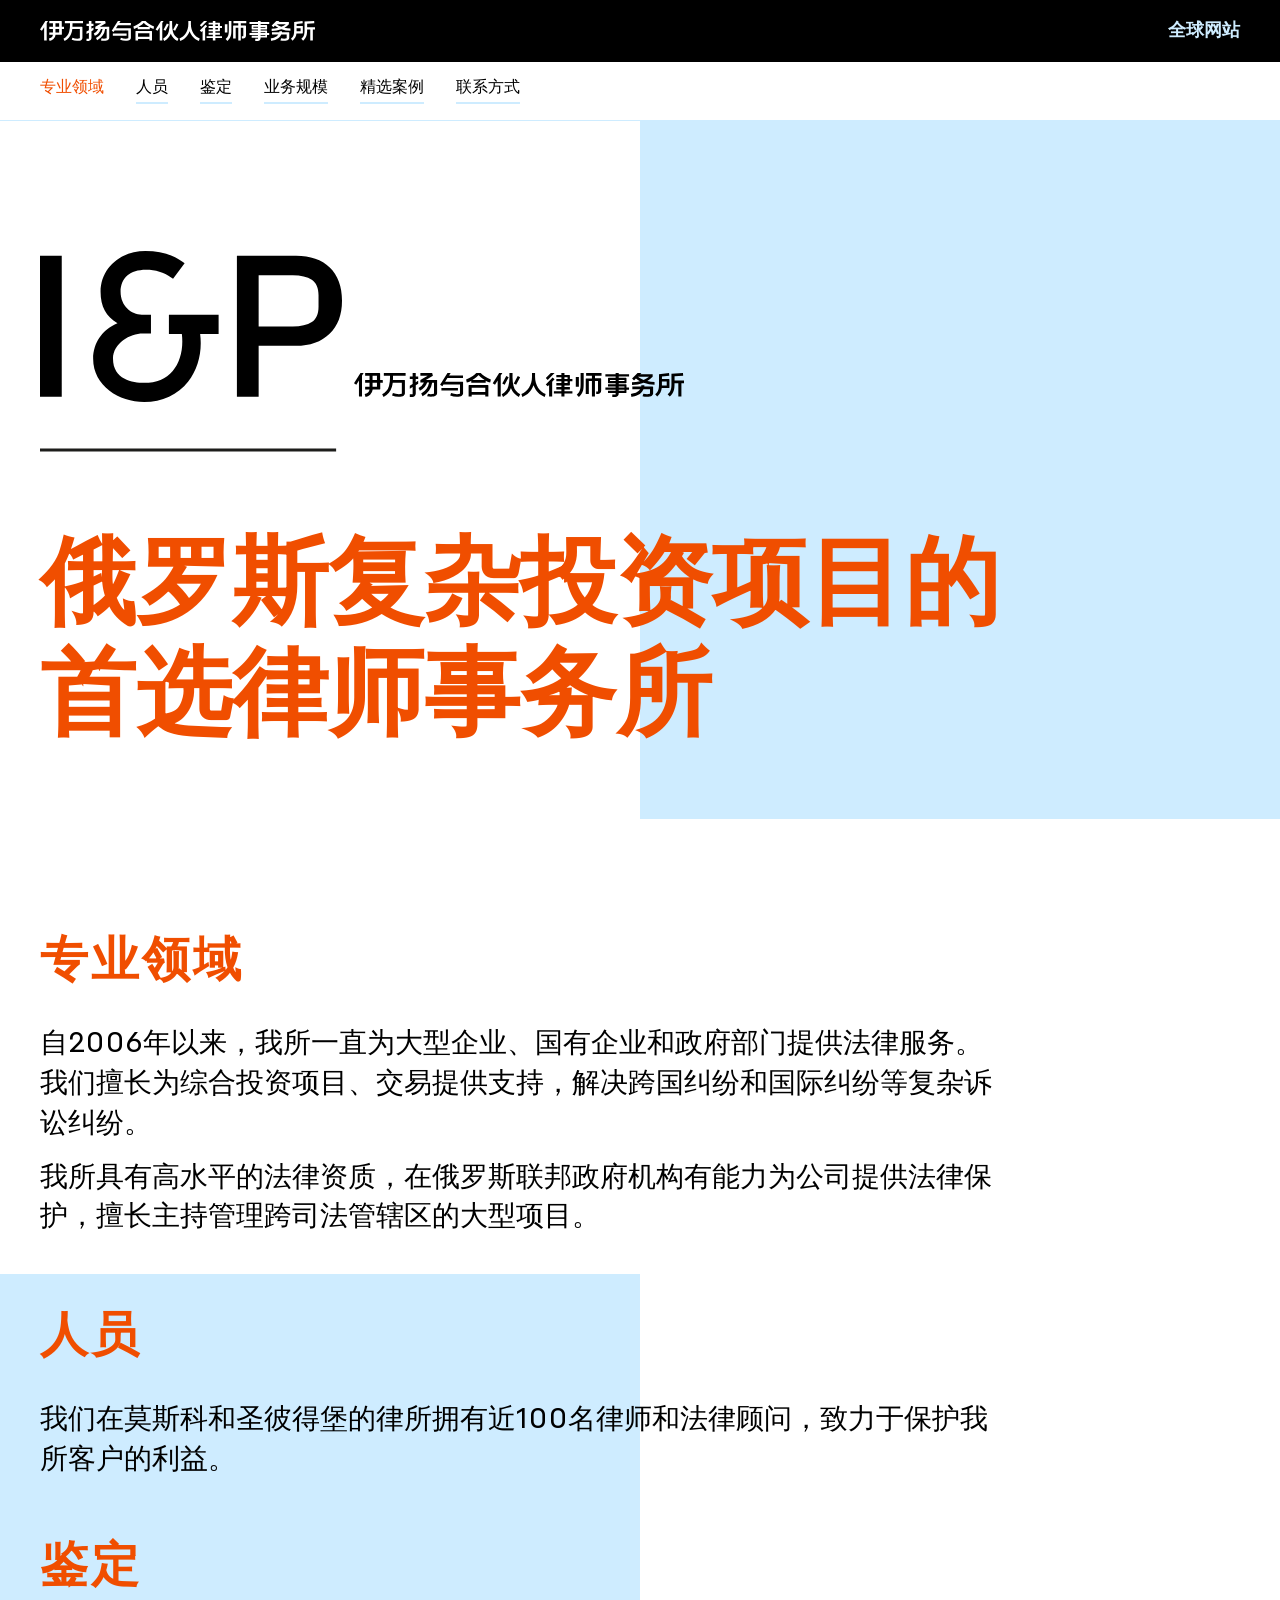
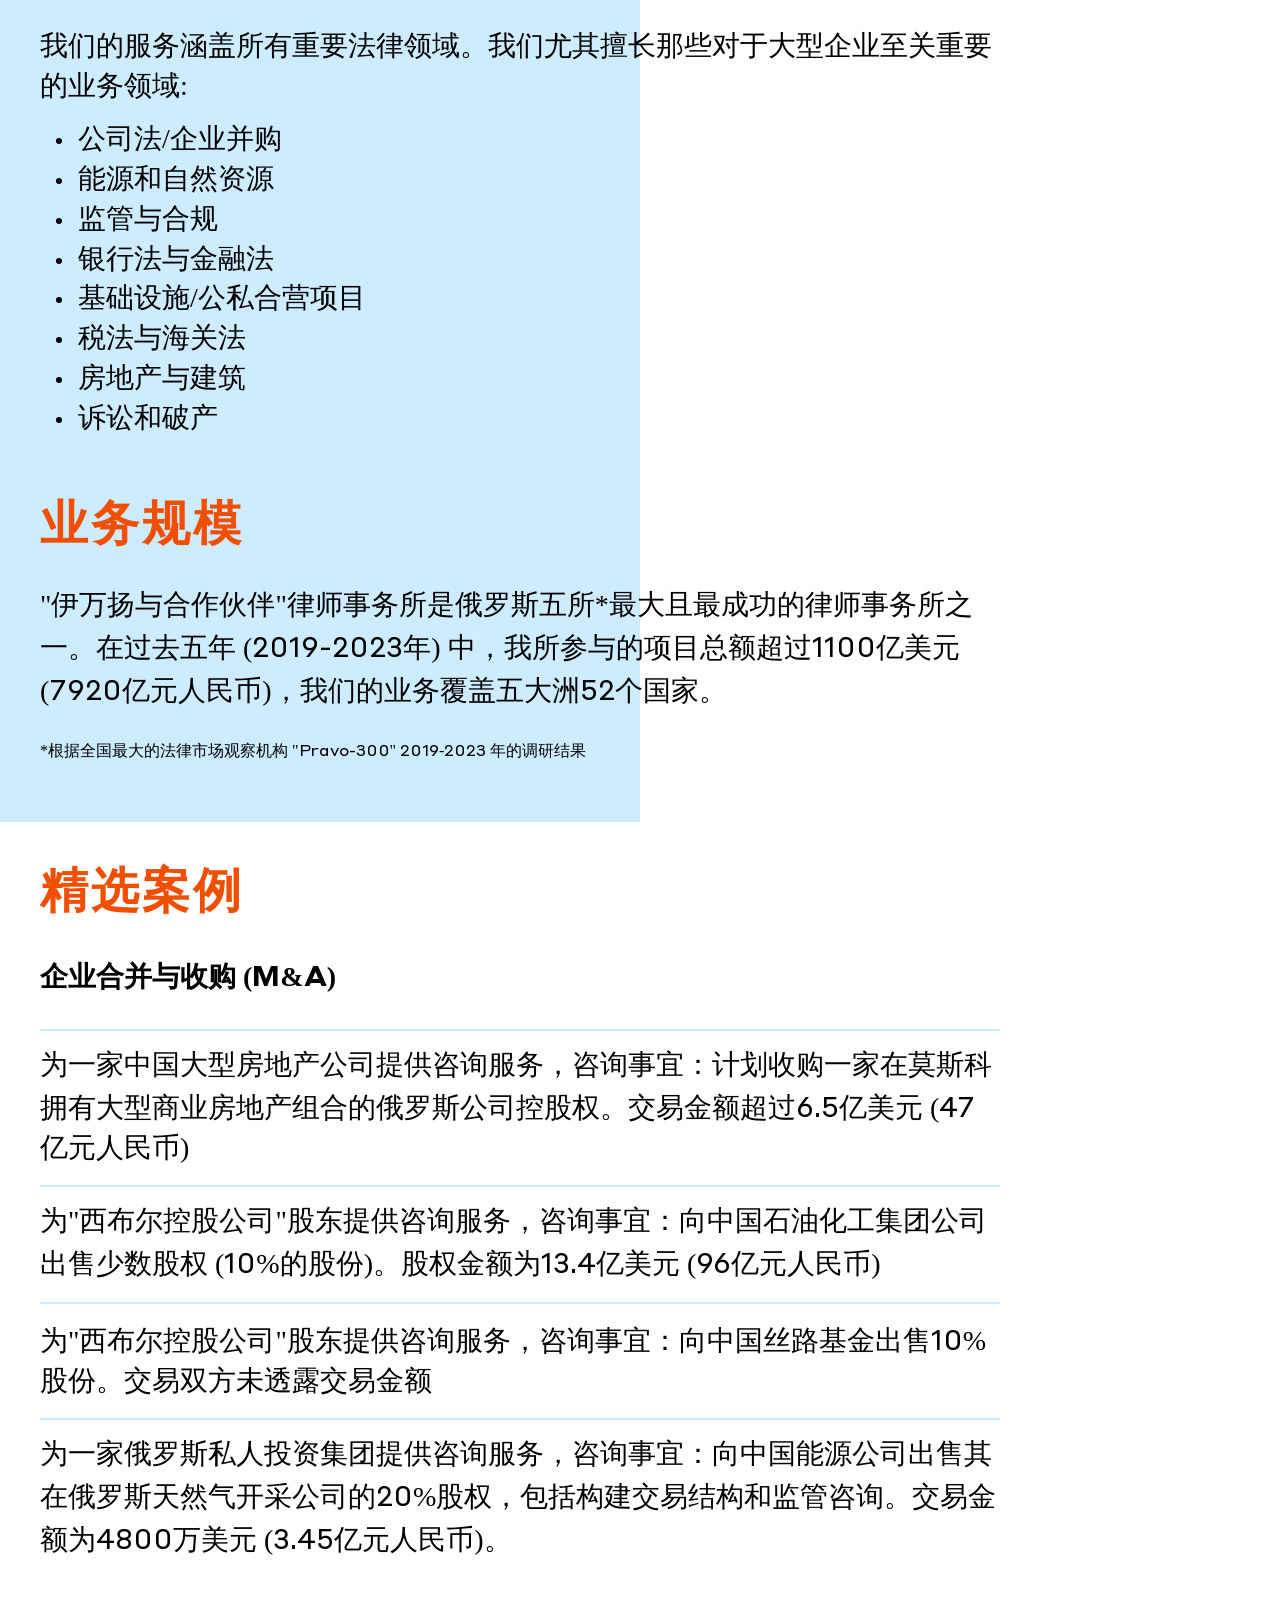
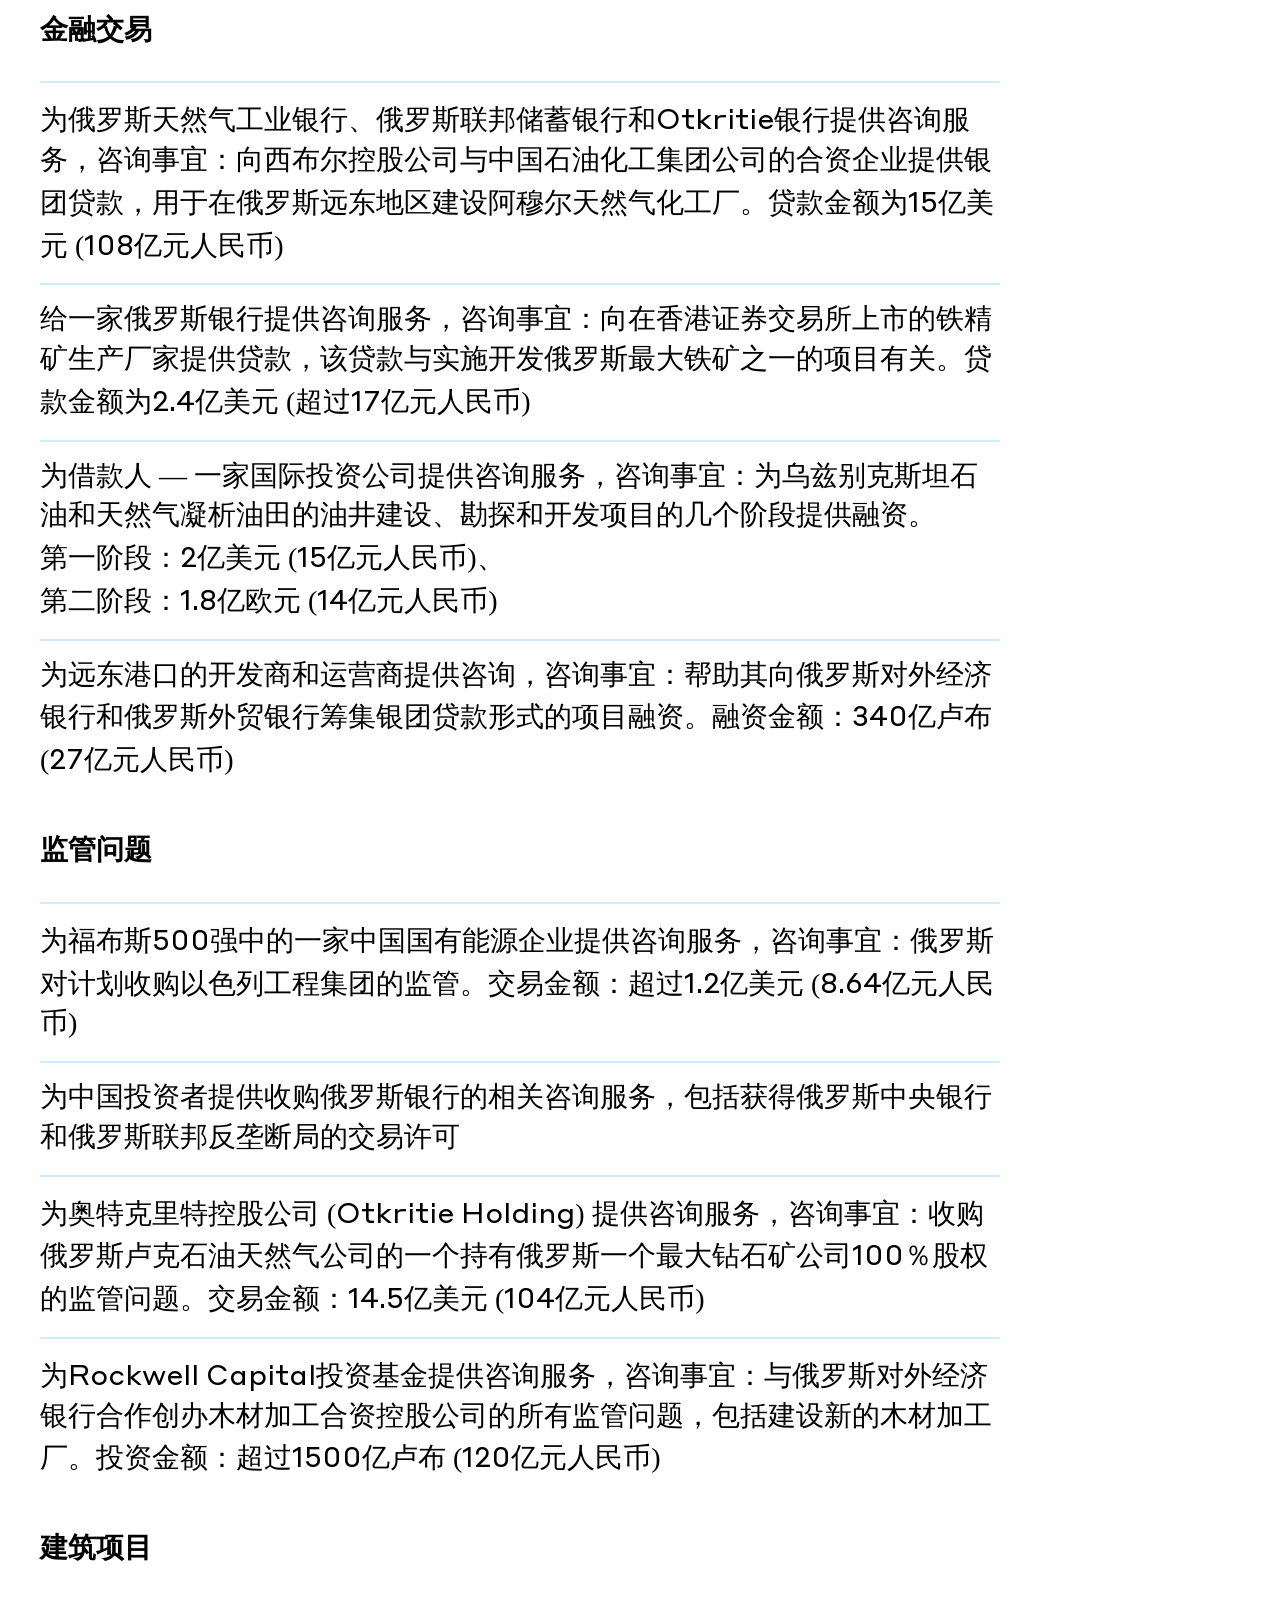
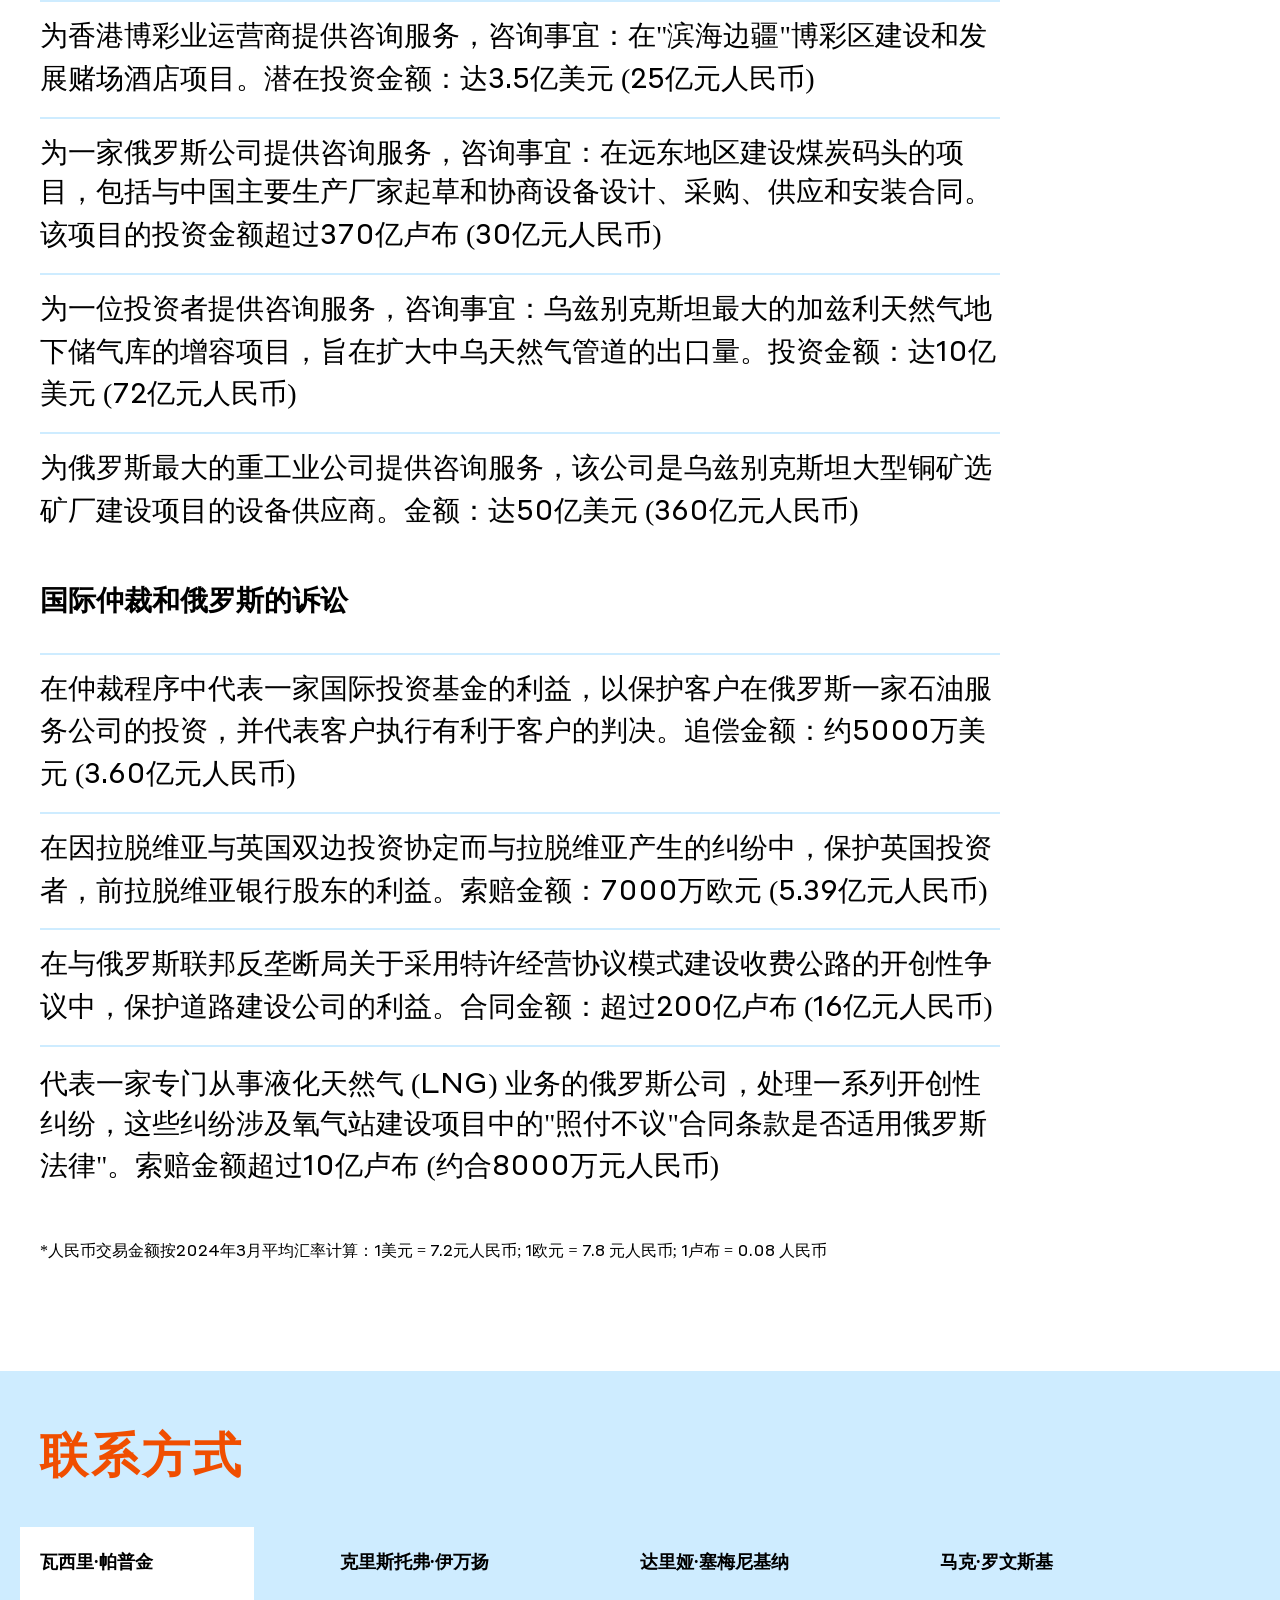
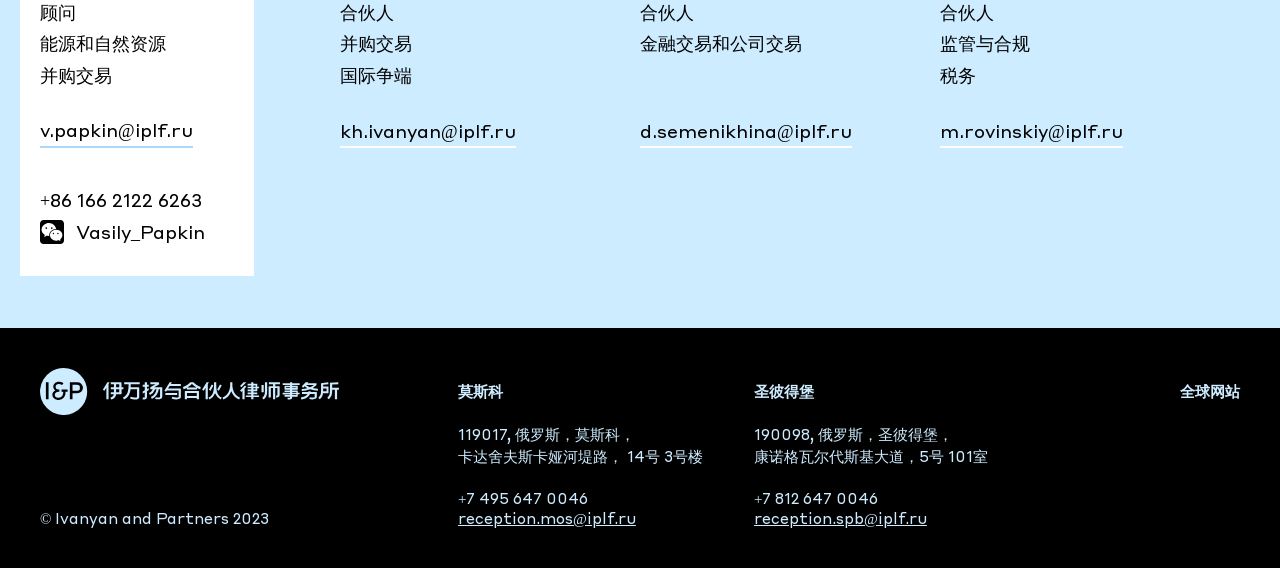
==== commit 5a2067e4: "fixes" ====
--- a/public/index.html
+++ b/public/index.html
@@ -32,8 +32,8 @@
                 <li class="menu-header__item"> <a class="menu-header__link click" href=""><span>专业领域</span></a></li>
                 <li class="menu-header__item"> <a class="menu-header__link click" href=""><span>人员</span></a></li>
                 <li class="menu-header__item"> <a class="menu-header__link click" href=""><span>鉴定</span></a></li>
-                <li class="menu-header__item"> <a class="menu-header__link click" href=""><span>范围</span></a></li>
-                <li class="menu-header__item"> <a class="menu-header__link click" href=""><span>选定的经验</span></a></li>
+                <li class="menu-header__item"> <a class="menu-header__link click" href=""><span>业务规模</span></a></li>
+                <li class="menu-header__item"> <a class="menu-header__link click" href=""><span>精选案例</span></a></li>
                 <li class="menu-header__item"> <a class="menu-header__link click" href=""><span>联系方式</span></a></li>
               </ul>
             </div>
@@ -83,9 +83,9 @@
             <div class="content__sec scroll-to-sec">
               <div class="my-container"> 
                 <h2 class="content__title">业务规模</h2>
-                <p class="content__text">"伊万扬与合作伙伴"律师事务所是俄罗斯五所*最大且最成功的律师事务所之一。在过去五年 (<span class="text-other-family">2019-2024</span>年) 中，我所参与的项目总额超过<span class="text-other-family">1100</span>亿美元 (<span class="text-other-family">7920</span>亿元人民币)，我们的业务覆盖五大洲<span class="text-other-family">52</span>个国家。</p>
+                <p class="content__text">"伊万扬与合作伙伴"律师事务所是俄罗斯五所*最大且最成功的律师事务所之一。在过去五年 (<span class="text-other-family">2019-2023</span>年) 中，我所参与的项目总额超过<span class="text-other-family">1100</span>亿美元 (<span class="text-other-family">7920</span>亿元人民币)，我们的业务覆盖五大洲<span class="text-other-family">52</span>个国家。</p>
                 <p class="content__text-small">
-                   *根据全国最大的法律市场观察机构<span class="text-other-family"> "Pravo.ru-300"</span><span class="text-other-family"> 2019</span>-<span class="text-other-family">2023</span> 年的调研结果</p>
+                   *根据全国最大的法律市场观察机构<span class="text-other-family"> "Pravo-300"</span><span class="text-other-family"> 2019</span>-<span class="text-other-family">2023</span> 年的调研结果</p>
               </div>
             </div>
           </div>
@@ -95,8 +95,8 @@
                 <h2 class="content__title">精选案例</h2>
                 <h3 class="content__subtitle">企业合并与收购 (<span class="text-other-family">M&A</span>)</h3>
                 <p class="content__text">为一家中国大型房地产公司提供咨询服务，咨询事宜：计划收购一家在莫斯科拥有大型商业房地产组合的俄罗斯公司控股权。交易金额超过<span class="text-other-family">6.5</span>亿美元 (<span class="text-other-family">47</span>亿元人民币)</p>
+                <p class="content__text">为"西布尔控股公司"股东提供咨询服务，咨询事宜：向中国石油化工集团公司出售少数股权 (<span class="text-other-family">10%</span>的股份)。股权金额为<span class="text-other-family">13.4</span>亿美元 (<span class="text-other-family">96</span>亿元人民币)</p>
                 <p class="content__text">为"西布尔控股公司"股东提供咨询服务，咨询事宜：向中国丝路基金出售<span class="text-other-family">10%</span>股份。交易双方未透露交易金额</p>
-                <p class="content__text">为"西布尔控股公司"股东提供咨询服务，咨询事宜：向中国石油化工集团公司出售少数股权 (<span class="text-other-family">10%</span>的股份)。股权金额为<span class="text-other-family">13.4</span>亿美元 (<span class="text-other-family">96</span>亿元人民币)</p>
                 <p class="content__text">为一家俄罗斯私人投资集团提供咨询服务，咨询事宜：向中国能源公司出售其在俄罗斯天然气开采公司的<span class="text-other-family">20%</span>股权，包括构建交易结构和监管咨询。交易金额为<span class="text-other-family">4800</span>万美元 (<span class="text-other-family">3.45</span>亿元人民币)。</p>
               </div>
               <div class="content__subsec">
@@ -128,7 +128,12 @@
                 <p class="content__text">在与俄罗斯联邦反垄断局关于采用特许经营协议模式建设收费公路的开创性争议中，保护道路建设公司的利益。合同金额：超过<span class="text-other-family">200</span>亿卢布 (<span class="text-other-family">16</span>亿元人民币)</p>
                 <p class="content__text">代表一家专门从事液化天然气 (<span class="text-other-family">LNG</span>) 业务的俄罗斯公司，处理一系列开创性纠纷，这些纠纷涉及氧气站建设项目中的"照付不议"合同条款是否适用俄罗斯法律"。索赔金额超过<span class="text-other-family">10</span>亿卢布 (约合<span class="text-other-family">8000</span>万元人民币)</p>
               </div>
-              <p class="content__text-small">金额以元计，按照2024年1月份以来的平均汇率进行换算：<span class="text-other-family">USD 1 = CNY 7.2；EUR 1 = CNY 7.7；RUB 1 = CNY 0.08</span></p>
+              <!--p.content__text-small 金额以元计，按照2024年1月份以来的平均汇率进行换算：
+              span.text-other-family USD 1 = CNY 7.2；EUR 1 = CNY 7.7；RUB 1 = CNY 0.08
+              
+              
+              -->
+              <p class="content__text-small">*人民币交易金额按<span class="text-other-family">2024</span>年<span class="text-other-family">3</span>月平均汇率计算：<span class="text-other-family">1</span>美元 <span class="text-other-family">= 7.2</span>元人民币;<span class="text-other-family"> 1</span>欧元 <span class="text-other-family">= 7.8 </span>元人民币;<span class="text-other-family"> 1</span>卢布 <span class="text-other-family">= 0.08 </span>人民币			</p>
             </div>
           </div>
         </div>
@@ -145,6 +150,7 @@
                   <li class="top-footer__column-item">能源和自然资源</li>
                   <li class="top-footer__column-item">并购交易</li>
                 </ul>
+                <div class="top-footer__bottom"> <a href="mailto:v.papkin@iplf.ru">v.papkin@iplf.ru</a></div>
                 <ul class="top-footer__contacts">
                   <li class="top-footer__contact"><a class="top-footer__contact-text" href="tel:8616621226263">+86 166 2122 6263</a></li>
                   <li class="top-footer__contact"><svg width="24" height="24" viewBox="0 0 24 24" fill="none" xmlns="http://www.w3.org/2000/svg">
@@ -159,7 +165,6 @@
 </svg><a class="top-footer__contact-text" href="https://msngr.link/wc/Vasily_Papkin">Vasily_Papkin</a>
                   </li>
                 </ul>
-                <div class="top-footer__bottom"> <a href="mailto:v.papkin@iplf.ru">v.papkin@iplf.ru</a></div>
               </div>
               <div class="top-footer__column"> 
                 <div class="top-footer__column-title">克里斯托弗·伊万扬</div>
--- a/public/css/main.min.css
+++ b/public/css/main.min.css
@@ -1,2 +1,2 @@
-@charset "UTF-8";*{padding:0;margin:0;border:0;-webkit-box-sizing:border-box;box-sizing:border-box}*,:after,:before{-webkit-box-sizing:border-box;box-sizing:border-box}:focus,a:active{outline:0}a:active,a:focus{outline:0}a{color:inherit}aside,footer,header,nav{display:block}body,html{height:100%;width:100%;font-size:100%;line-height:1;font-size:14px;-ms-text-size-adjust:100%;-moz-text-size-adjust:100%;-webkit-text-size-adjust:100%}button,input,textarea{font-family:inherit}input::-ms-clear{display:none}button{padding:0;border:none;font:inherit;color:inherit;background-color:transparent;cursor:pointer}button::-moz-focus-inner{padding:0;border:0}a,a:visited{text-decoration:none}a:hover{text-decoration:none}ul li{list-style:none}img{vertical-align:top}h1,h2,h3,h4,h5,h6{font-size:inherit;font-weight:400}@font-face{font-family:Noto Sans SC;src:url(../fonts/NotoSansSC_Bold/NotoSansSC_Bold.eot);src:local("NotoSansSC_Bold"),local("../fonts/NotoSansSC_Bold/NotoSansSC_Bold"),url(../fonts/NotoSansSC_Bold/NotoSansSC_Bold.eot?#iefix) format("embedded-opentype"),url(../fonts/NotoSansSC_Bold/NotoSansSC_Bold.woff) format("woff"),url(../fonts/NotoSansSC_Bold/NotoSansSC_Bold.ttf) format("truetype");font-weight:700;font-style:normal;font-display:swap}@font-face{font-family:Noto Sans SC;src:url(../fonts/NotoSansSC_Regular/NotoSansSC_Regular.eot);src:local("NotoSansSC_Regular"),local("../fonts/NotoSansSC_Regular/NotoSansSC_Regular"),url(../fonts/NotoSansSC_Regular/NotoSansSC_Regular.eot?#iefix) format("embedded-opentype"),url(../fonts/NotoSansSC_Regular/NotoSansSC_Regular.woff) format("woff"),url(../fonts/NotoSansSC_Regular/NotoSansSC_Regular.ttf) format("truetype");font-weight:400;font-style:normal;font-display:swap}@font-face{font-family:Noto Sans TC;src:url(../fonts/NotoSansSC_Regular/NotoSansTC_Regular.eot);src:local("NotoSansTC_Regular"),local("../fonts/NotoSansTC_Regular/NotoSansTC_Regular"),url(../fonts/NotoSansTC_Regular/NotoSansTC_Regular.eot?#iefix) format("embedded-opentype"),url(../fonts/NotoSansTC_Regular/NotoSansTC_Regular.woff) format("woff"),url(../fonts/NotoSansTC_Regular/NotoSansTC_Regular.ttf) format("truetype");font-weight:400;font-style:normal;font-display:swap}@font-face{font-family:Styrene A LC Web;src:url(../fonts/NotoSansSC_Regular/StyreneAWeb_Bold.eot);src:local("StyreneAWeb_Bold"),local("../fonts/StyreneAWeb_Bold/StyreneAWeb_Bold"),url(../fonts/StyreneAWeb_Bold/StyreneAWeb_Bold.eot?#iefix) format("embedded-opentype"),url(../fonts/StyreneAWeb_Bold/StyreneAWeb_Bold.woff) format("woff"),url(../fonts/StyreneAWeb_Bold/StyreneAWeb_Bold.ttf) format("truetype");font-weight:700;font-style:normal;font-display:swap}@font-face{font-family:Styrene A LC Web;src:url(../fonts/StyreneAWeb_Regular/StyreneAWeb_Regular.eot);src:local("StyreneAWeb_Regular"),local("../fonts/StyreneAWeb_Regular/StyreneAWeb_Regular"),url(../fonts/StyreneAWeb_Regular/StyreneAWeb_Regular.eot?#iefix) format("embedded-opentype"),url(../fonts/StyreneAWeb_Regular/StyreneAWeb_Regular.woff) format("woff"),url(../fonts/StyreneAWeb_Regular/StyreneAWeb_Regular.ttf) format("truetype");font-weight:400;font-style:normal;font-display:swap}.wrapper{display:-webkit-box;display:-ms-flexbox;display:flex;-webkit-box-orient:vertical;-webkit-box-direction:normal;-ms-flex-direction:column;flex-direction:column;height:100%}.wrapper .main{-webkit-box-flex:1;-ms-flex:1 1 auto;flex:1 1 auto}.my-container{width:1040px;padding:0 40px;margin:0 auto;max-width:100%}@media (max-width:1372px){.my-container{width:100%}}@media (max-width:767px){.my-container{padding:0 20px}}.my-container>*{max-width:960px}span.text-other-family{font-family:Styrene A LC Web!important}.header{position:fixed;top:0;left:0;right:0;z-index:99}.header__top{padding:15px 40px;background:#000;display:-webkit-box;display:-ms-flexbox;display:flex;-webkit-box-align:center;-ms-flex-align:center;align-items:center;-webkit-box-pack:justify;-ms-flex-pack:justify;justify-content:space-between}@media (max-width:767px){.header__top{padding:10px 20px}}.header__logo{width:275px;height:20px}@media (max-width:767px){.header__logo{width:213px;height:15px}}.header__logo img{width:100%;height:100%}.header__right a{color:#ceecff;font-family:Noto Sans SC;font-size:18px;font-style:normal;font-weight:700;line-height:177.778%;-webkit-transition:all .3s ease 0s;-o-transition:all .3s ease 0s;transition:all .3s ease 0s}.header__right a:hover{color:var(--black,#f04e00)}@media (max-width:767px){.header__right a{font-size:15px}}.header__bottom{border-bottom:1px solid var(--blue,#ceecff);background:var(--white,#fff)}@media (max-width:479px){.header__bottom{position:relative}}.header__burger{display:none}@media (max-width:479px){.header__burger{width:56px;height:56px;display:block;position:absolute;z-index:9;top:20px;right:20px}}.menu-header{margin:0 -16px}@media (max-width:479px){.menu-header{position:fixed;top:-110%;left:0;width:100%;height:100%;z-index:99;background-color:#fff;padding:80px 0 40px;margin:0;overflow:auto;-webkit-transition:all .3s ease 0s;-o-transition:all .3s ease 0s;transition:all .3s ease 0s;opacity:0}}.menu-header.js-active{top:0;opacity:1}.menu-header__close{display:none}@media (max-width:479px){.menu-header__close{display:block;width:20px;height:20px;position:absolute;top:35px;right:35px}}.menu-header__list{display:-webkit-box;display:-ms-flexbox;display:flex;-webkit-box-align:center;-ms-flex-align:center;align-items:center}@media (max-width:767px){.menu-header__list{-webkit-box-pack:center;-ms-flex-pack:center;justify-content:center}}@media (max-width:479px){.menu-header__list{-webkit-box-orient:vertical;-webkit-box-direction:normal;-ms-flex-direction:column;flex-direction:column;-webkit-box-align:stretch;-ms-flex-align:stretch;align-items:stretch}}.menu-header__link{display:block;padding:12px 16px 16px;color:var(--black,#000);font-family:Noto Sans SC;font-size:16px;font-style:normal;font-weight:400;line-height:125%;-webkit-transition:color 250ms ease,-webkit-box-shadow 250ms cubic-bezier(1,.05,.43,1.03);transition:color 250ms ease,-webkit-box-shadow 250ms cubic-bezier(1,.05,.43,1.03);-o-transition:color 250ms ease,box-shadow 250ms cubic-bezier(1,.05,.43,1.03);transition:color 250ms ease,box-shadow 250ms cubic-bezier(1,.05,.43,1.03);transition:color 250ms ease,box-shadow 250ms cubic-bezier(1,.05,.43,1.03),-webkit-box-shadow 250ms cubic-bezier(1,.05,.43,1.03)}@media (max-width:767px){.menu-header__link{padding:16px 12px}}@media (max-width:479px){.menu-header__link{padding:0;margin-bottom:10px}}.menu-header__link span{display:inline-block;padding-top:4px;padding-bottom:4px;border-bottom:2px solid #ceecff;-webkit-transition:all .3s ease 0s;-o-transition:all .3s ease 0s;transition:all .3s ease 0s}@media (max-width:479px){.menu-header__link span{padding:4px 20px 4px;width:100%}}.menu-header__link:hover{color:var(--black,#f04e00)}.menu-header__link:hover span{-webkit-box-shadow:inset 0 -32px 0 0 #cfedff;box-shadow:inset 0 -32px 0 0 #cfedff}.menu-header__link.js-active{color:var(--black,#f04e00)}.menu-header__link.js-active span{border-bottom:2px solid transparent}.footer{margin-top:105px}@media (max-width:767px){.footer{margin-top:84px}}.footer__top{background:var(--blue,#ceecff)}.footer__bottom{background:var(--black,#000);padding:40px}@media (max-width:767px){.footer__bottom{padding:32px 20px 40px}}.top-footer__container{width:1372px;max-width:100%;margin:0 auto;padding:60px 40px 80px}@media (max-width:767px){.top-footer__container{padding:40px 20px}}.top-footer__title{color:var(--orange,#f04e00);font-family:Noto Sans SC;font-size:48px;font-style:normal;font-weight:700;line-height:116.667%;letter-spacing:2.88px}@media (max-width:767px){.top-footer__title{font-size:36px}}.top-footer__row{margin-top:60px;display:-webkit-box;display:-ms-flexbox;display:flex}@media (max-width:1199px){.top-footer__row{-ms-flex-wrap:wrap;flex-wrap:wrap;row-gap:60px}}@media (max-width:767px){.top-footer__row{margin-top:20px;-ms-flex-wrap:wrap;flex-wrap:wrap;row-gap:32px}}.top-footer__column{position:relative;-webkit-box-flex:0;-ms-flex:0 0 25%;flex:0 0 25%;display:-webkit-box;display:-ms-flexbox;display:flex;-webkit-box-orient:vertical;-webkit-box-direction:normal;-ms-flex-direction:column;flex-direction:column}@media (max-width:1199px){.top-footer__column{-webkit-box-flex:0;-ms-flex:0 1 50%;flex:0 1 50%}}@media (max-width:767px){.top-footer__column{-webkit-box-flex:0;-ms-flex:0 1 100%;flex:0 1 100%}}.top-footer__column--white:before{content:"";width:234px;height:calc(100% + 40px);position:absolute;top:-20px;left:-20px;background-color:#fff;z-index:0}@media (max-width:1199px){.top-footer__column--white:before{width:254px;left:-40px}}@media (max-width:767px){.top-footer__column--white:before{content:none}}.top-footer__column--white .top-footer__bottom a{border-bottom:2px solid #abd9fe}@media (max-width:767px){.top-footer__column--white .top-footer__bottom a{border-bottom:2px solid #fff}}.top-footer__column-title{position:relative;color:#000;font-family:Noto Sans SC;font-size:18px;font-style:normal;font-weight:700;line-height:177.778%}.top-footer__column-list{position:relative;margin-top:20px;-webkit-box-flex:1;-ms-flex:1 1 auto;flex:1 1 auto;max-height:96px}@media (max-width:767px){.top-footer__column-list{margin-top:16px}}.top-footer__column-item{position:relative;color:#000;font-family:Noto Sans SC;font-size:18px;font-style:normal;font-weight:400;line-height:177.778%}.top-footer__contacts{position:relative;margin-top:20px}.top-footer__contacts:before{content:none;width:234px;height:calc(100% + 15px);position:absolute;top:-5px;left:-20px;background-color:#fff;z-index:0}@media (max-width:767px){.top-footer__contacts:before{content:""}}.top-footer__contact{position:relative;display:-webkit-box;display:-ms-flexbox;display:flex;-webkit-box-align:center;-ms-flex-align:center;align-items:center}.top-footer__contact svg{width:24px;height:24px;margin-right:12px}.top-footer__contact a{color:var(--black,#000);font-family:Styrene A LC Web;font-size:18px;font-style:normal;font-weight:400;line-height:177.778%;-webkit-transition:all .3s ease 0s;-o-transition:all .3s ease 0s;transition:all .3s ease 0s}.top-footer__contact a:hover{color:var(--orange,#f04e00)}.top-footer__bottom{position:relative;margin-top:20px;padding-bottom:15px}@media (max-width:767px){.top-footer__bottom{margin-top:16px}}.top-footer__bottom span{color:var(--black,#000);font-family:Noto Sans SC;font-size:18px;font-style:normal;font-weight:400;line-height:177.778%}.top-footer__bottom a{border-bottom:2px solid #fff;display:inline-block;color:var(--black,#000);font-family:Styrene A LC Web;font-size:18px;font-style:normal;font-weight:400;line-height:177.778%;-webkit-transition:all .3s ease 0s;-o-transition:all .3s ease 0s;transition:all .3s ease 0s}.top-footer__bottom a:hover{color:var(--orange,#f04e00);border-bottom:2px solid transparent}.top-footer__bottom a:not(:first-child){margin-left:8px}.bottom-footer{display:-webkit-box;display:-ms-flexbox;display:flex}@media (max-width:767px){.bottom-footer{-webkit-box-orient:vertical;-webkit-box-direction:normal;-ms-flex-direction:column;flex-direction:column}}.bottom-footer__left{-webkit-box-flex:1;-ms-flex:1 1 auto;flex:1 1 auto;display:-webkit-box;display:-ms-flexbox;display:flex;-webkit-box-orient:vertical;-webkit-box-direction:normal;-ms-flex-direction:column;flex-direction:column}@media (max-width:767px){.bottom-footer__left{-webkit-box-orient:horizontal;-webkit-box-direction:normal;-ms-flex-direction:row;flex-direction:row;-webkit-box-pack:justify;-ms-flex-pack:justify;justify-content:space-between;-webkit-box-align:center;-ms-flex-align:center;align-items:center}}.bottom-footer__left-link{display:none}@media (max-width:999px){.bottom-footer__left-link{display:block;color:var(--blue,#ceecff);margin-bottom:32px;font-family:Noto Sans SC;font-size:15px;font-style:normal;font-weight:700;line-height:133.333%}}@media (max-width:767px){.bottom-footer__left-link{margin:0}}.bottom-footer__logo{-webkit-box-flex:1;-ms-flex:1 1 auto;flex:1 1 auto;max-width:355px}@media (max-width:1371px){.bottom-footer__logo{max-width:299px}}@media (max-width:999px){.bottom-footer__logo{max-width:299px}}@media (max-width:479px){.bottom-footer__logo{max-width:209px}}.bottom-footer__logo img{width:100%;height:auto}.bottom-footer__copyright{color:var(--blue,#ceecff);font-family:Styrene A LC Web;font-size:15px;font-style:normal;font-weight:400;line-height:normal}@media (max-width:767px){.bottom-footer__copyright--desk{display:none}}.bottom-footer__copyright--mob{display:none}@media (max-width:767px){.bottom-footer__copyright--mob{display:block;margin-top:56px}}.bottom-footer__middle{padding-top:16px;-webkit-box-flex:0;-ms-flex:0 0 572px;flex:0 0 572px}@media (max-width:1199px){.bottom-footer__middle{-webkit-box-flex:0;-ms-flex:0 0 396px;flex:0 0 396px}}@media (max-width:999px){.bottom-footer__middle{-webkit-box-flex:0;-ms-flex:0 0 272px;flex:0 0 272px}}@media (max-width:767px){.bottom-footer__middle{-webkit-box-flex:1;-ms-flex:1 1 100%;flex:1 1 100%;margin-top:56px;padding:0}}.bottom-footer__middle-row{display:-webkit-box;display:-ms-flexbox;display:flex;-webkit-box-pack:justify;-ms-flex-pack:justify;justify-content:space-between}@media (max-width:999px){.bottom-footer__middle-row{-webkit-box-orient:vertical;-webkit-box-direction:normal;-ms-flex-direction:column;flex-direction:column;row-gap:40px}}.bottom-footer__middle-column{-webkit-box-flex:0;-ms-flex:0 0 276px;flex:0 0 276px}@media (max-width:1199px){.bottom-footer__middle-column{-webkit-box-flex:0;-ms-flex:0 0 186px;flex:0 0 186px}}@media (max-width:999px){.bottom-footer__middle-column{-webkit-box-flex:0;-ms-flex:0 0 100%;flex:0 0 100%}}.bottom-footer__middle-title{color:var(--blue,#ceecff);font-family:Noto Sans SC;font-size:15px;font-style:normal;font-weight:700;line-height:133.333%}.bottom-footer__middle-adress{margin-top:20px;color:var(--blue,#ceecff);font-family:Styrene A LC Web;font-size:15px;font-style:normal;font-weight:400;line-height:20px}.bottom-footer__middle-adress span{font-family:Noto Sans SC}.bottom-footer__middle-contacts{margin-top:20px}.bottom-footer__middle-contacts a{color:var(--blue,#ceecff);font-family:Styrene A LC Web;font-size:15px;font-style:normal;font-weight:400;line-height:normal;display:block;-webkit-transition:all .3s ease 0s;-o-transition:all .3s ease 0s;transition:all .3s ease 0s}.bottom-footer__middle-contacts a:last-child{-webkit-text-decoration-line:underline;text-decoration-line:underline}.bottom-footer__middle-contacts a:hover{color:var(--black,#f04e00)}.bottom-footer__right{padding-top:16px;margin-left:150px}@media (max-width:1199px){.bottom-footer__right{margin-left:60px}}@media (max-width:999px){.bottom-footer__right{display:none}}.bottom-footer__right a{color:var(--blue,#ceecff);font-family:Noto Sans SC;font-size:15px;font-style:normal;font-weight:700;line-height:133.333%;-webkit-transition:all .3s ease 0s;-o-transition:all .3s ease 0s;transition:all .3s ease 0s}.bottom-footer__right a:hover{color:var(--black,#f04e00)}.intro{padding-top:163px;position:relative}.intro::before{content:"";position:absolute;z-index:-1;top:0;right:0;width:50%;height:100%;background-color:#ceecff}@media (max-width:767px){.intro{padding-top:138px}}@media (max-width:479px){.intro{padding-top:77px}}.intro__body{padding:88px 0 64px}@media (max-width:767px){.intro__body{padding:64px 0 40px}}@media (max-width:479px){.intro__body{padding:80px 0 60px}}.intro__logo{max-width:645px}@media (max-width:767px){.intro__logo{max-width:78.638%}}@media (max-width:479px){.intro__logo{max-width:100%}}.intro__logo img{width:100%;height:auto}.intro__title{margin-top:80px;color:var(--orange,#f04e00);font-family:Noto Sans SC;font-size:96px;font-style:normal;font-weight:700;line-height:116.667%}@media (max-width:767px){.intro__title{margin-top:60px;font-size:64px;line-height:112%}}.content{margin-top:116px}@media (max-width:767px){.content{margin-top:40px}}@media (max-width:479px){.content{margin-top:20px}}.content__sec-lines{margin-top:44px}@media (max-width:767px){.content__sec-lines{margin-top:40px}}.content__sec-lines .content__subsec{margin-bottom:48px}@media (max-width:767px){.content__sec-lines .content__subsec{margin-bottom:40px}}.content__sec-lines .content__subtitle{margin-bottom:28px}@media (max-width:767px){.content__sec-lines .content__subtitle{margin-bottom:20px}}.content__sec-lines .content__text{margin-top:16px;padding-top:16px;border-top:2px solid #ceecff}.content__title{color:var(--orange,#f04e00);font-family:Noto Sans SC;font-size:48px;font-style:normal;font-weight:700;line-height:116.667%;letter-spacing:2.88px;margin-bottom:32px}@media (max-width:767px){.content__title{font-size:36px;line-height:155%;margin-bottom:20px}}.content__text{color:var(--black,#000);font-family:Noto Sans SC;font-size:28px;font-style:normal;font-weight:400;line-height:142.857%}@media (max-width:767px){.content__text{font-size:24px;line-height:133.333%}}.content__sec-colored{margin-top:36px;padding:36px 0 56px;position:relative}@media (max-width:767px){.content__sec-colored{margin-top:24px;padding:24px 0 40px}}.content__sec-colored::before{content:"";position:absolute;z-index:-1;top:0;left:0;width:50%;height:100%;background:var(--blue,#ceecff)}.content__sec-colored .content__sec{margin-top:60px}@media (max-width:767px){.content__sec-colored .content__sec{margin-top:40px}}.content__sec-colored .content__sec:first-child{margin:0}.content__sec-colored .content__text-small{margin-top:24px}.content__item{color:var(--black,#000);font-family:Noto Sans SC;font-size:28px;font-style:normal;font-weight:400;line-height:142.857%;position:relative;display:-webkit-box;display:-ms-flexbox;display:flex;-webkit-box-align:center;-ms-flex-align:center;align-items:center}.content__item::before{content:"";width:6px;height:6px;background-color:#000;display:inline-block;margin:0 16px;border-radius:50%}.content__text-small{color:var(--black,#000);font-family:Noto Sans SC;font-size:16px;font-style:normal;font-weight:400;line-height:175%}@media (max-width:767px){.content__text-small{font-size:15px}}.content__text-small span{font-family:Styrene A LC Web}.content__subtitle{color:var(--black,#000);font-family:Noto Sans SC;font-size:28px;font-style:normal;font-weight:700;line-height:157.143%}@media (max-width:767px){.content__subtitle{font-size:24px}}
+@charset "UTF-8";*{padding:0;margin:0;border:0;-webkit-box-sizing:border-box;box-sizing:border-box}*,:after,:before{-webkit-box-sizing:border-box;box-sizing:border-box}:focus,a:active{outline:0}a:active,a:focus{outline:0}a{color:inherit}aside,footer,header,nav{display:block}body,html{height:100%;width:100%;font-size:100%;line-height:1;font-size:14px;-ms-text-size-adjust:100%;-moz-text-size-adjust:100%;-webkit-text-size-adjust:100%}button,input,textarea{font-family:inherit}input::-ms-clear{display:none}button{padding:0;border:none;font:inherit;color:inherit;background-color:transparent;cursor:pointer}button::-moz-focus-inner{padding:0;border:0}a,a:visited{text-decoration:none}a:hover{text-decoration:none}ul li{list-style:none}img{vertical-align:top}h1,h2,h3,h4,h5,h6{font-size:inherit;font-weight:400}@font-face{font-family:Noto Sans SC;src:url(../fonts/NotoSansSC_Bold/NotoSansSC_Bold.eot);src:local("NotoSansSC_Bold"),local("../fonts/NotoSansSC_Bold/NotoSansSC_Bold"),url(../fonts/NotoSansSC_Bold/NotoSansSC_Bold.eot?#iefix) format("embedded-opentype"),url(../fonts/NotoSansSC_Bold/NotoSansSC_Bold.woff) format("woff"),url(../fonts/NotoSansSC_Bold/NotoSansSC_Bold.ttf) format("truetype");font-weight:700;font-style:normal;font-display:swap}@font-face{font-family:Noto Sans SC;src:url(../fonts/NotoSansSC_Regular/NotoSansSC_Regular.eot);src:local("NotoSansSC_Regular"),local("../fonts/NotoSansSC_Regular/NotoSansSC_Regular"),url(../fonts/NotoSansSC_Regular/NotoSansSC_Regular.eot?#iefix) format("embedded-opentype"),url(../fonts/NotoSansSC_Regular/NotoSansSC_Regular.woff) format("woff"),url(../fonts/NotoSansSC_Regular/NotoSansSC_Regular.ttf) format("truetype");font-weight:400;font-style:normal;font-display:swap}@font-face{font-family:Noto Sans TC;src:url(../fonts/NotoSansSC_Regular/NotoSansTC_Regular.eot);src:local("NotoSansTC_Regular"),local("../fonts/NotoSansTC_Regular/NotoSansTC_Regular"),url(../fonts/NotoSansTC_Regular/NotoSansTC_Regular.eot?#iefix) format("embedded-opentype"),url(../fonts/NotoSansTC_Regular/NotoSansTC_Regular.woff) format("woff"),url(../fonts/NotoSansTC_Regular/NotoSansTC_Regular.ttf) format("truetype");font-weight:400;font-style:normal;font-display:swap}@font-face{font-family:Styrene A LC Web;src:url(../fonts/NotoSansSC_Regular/StyreneAWeb_Bold.eot);src:local("StyreneAWeb_Bold"),local("../fonts/StyreneAWeb_Bold/StyreneAWeb_Bold"),url(../fonts/StyreneAWeb_Bold/StyreneAWeb_Bold.eot?#iefix) format("embedded-opentype"),url(../fonts/StyreneAWeb_Bold/StyreneAWeb_Bold.woff) format("woff"),url(../fonts/StyreneAWeb_Bold/StyreneAWeb_Bold.ttf) format("truetype");font-weight:700;font-style:normal;font-display:swap}@font-face{font-family:Styrene A LC Web;src:url(../fonts/StyreneAWeb_Regular/StyreneAWeb_Regular.eot);src:local("StyreneAWeb_Regular"),local("../fonts/StyreneAWeb_Regular/StyreneAWeb_Regular"),url(../fonts/StyreneAWeb_Regular/StyreneAWeb_Regular.eot?#iefix) format("embedded-opentype"),url(../fonts/StyreneAWeb_Regular/StyreneAWeb_Regular.woff) format("woff"),url(../fonts/StyreneAWeb_Regular/StyreneAWeb_Regular.ttf) format("truetype");font-weight:400;font-style:normal;font-display:swap}.wrapper{display:-webkit-box;display:-ms-flexbox;display:flex;-webkit-box-orient:vertical;-webkit-box-direction:normal;-ms-flex-direction:column;flex-direction:column;height:100%}.wrapper .main{-webkit-box-flex:1;-ms-flex:1 1 auto;flex:1 1 auto}.my-container{width:1040px;padding:0 40px;margin:0 auto;max-width:100%}@media (max-width:1372px){.my-container{width:100%}}@media (max-width:767px){.my-container{padding:0 20px}}.my-container>*{max-width:960px}span.text-other-family{font-family:Styrene A LC Web!important}.header{position:fixed;top:0;left:0;right:0;z-index:99}.header__top{padding:15px 40px;background:#000;display:-webkit-box;display:-ms-flexbox;display:flex;-webkit-box-align:center;-ms-flex-align:center;align-items:center;-webkit-box-pack:justify;-ms-flex-pack:justify;justify-content:space-between}@media (max-width:767px){.header__top{padding:10px 20px}}.header__logo{width:275px;height:20px}@media (max-width:767px){.header__logo{width:213px;height:15px}}.header__logo img{width:100%;height:100%}.header__right a{color:#ceecff;font-family:Noto Sans SC;font-size:18px;font-style:normal;font-weight:700;line-height:177.778%;-webkit-transition:all .3s ease 0s;-o-transition:all .3s ease 0s;transition:all .3s ease 0s}.header__right a:hover{color:var(--black,#f04e00)}@media (max-width:767px){.header__right a{font-size:15px}}.header__bottom{border-bottom:1px solid var(--blue,#ceecff);background:var(--white,#fff)}@media (max-width:479px){.header__bottom{position:relative}}.header__burger{display:none}@media (max-width:479px){.header__burger{width:56px;height:56px;display:block;position:absolute;z-index:9;top:20px;right:20px}}.menu-header{margin:0 -16px}@media (max-width:479px){.menu-header{position:fixed;top:-110%;left:0;width:100%;height:100%;z-index:99;background-color:#fff;padding:80px 0 40px;margin:0;overflow:auto;-webkit-transition:all .3s ease 0s;-o-transition:all .3s ease 0s;transition:all .3s ease 0s;opacity:0}}.menu-header.js-active{top:0;opacity:1}.menu-header__close{display:none}@media (max-width:479px){.menu-header__close{display:block;width:20px;height:20px;position:absolute;top:35px;right:35px}}.menu-header__list{display:-webkit-box;display:-ms-flexbox;display:flex;-webkit-box-align:center;-ms-flex-align:center;align-items:center}@media (max-width:767px){.menu-header__list{-webkit-box-pack:center;-ms-flex-pack:center;justify-content:center}}@media (max-width:479px){.menu-header__list{-webkit-box-orient:vertical;-webkit-box-direction:normal;-ms-flex-direction:column;flex-direction:column;-webkit-box-align:stretch;-ms-flex-align:stretch;align-items:stretch}}.menu-header__link{display:block;padding:12px 16px 16px;color:var(--black,#000);font-family:Noto Sans SC;font-size:16px;font-style:normal;font-weight:400;line-height:125%;-webkit-transition:color 250ms ease,-webkit-box-shadow 250ms cubic-bezier(1,.05,.43,1.03);transition:color 250ms ease,-webkit-box-shadow 250ms cubic-bezier(1,.05,.43,1.03);-o-transition:color 250ms ease,box-shadow 250ms cubic-bezier(1,.05,.43,1.03);transition:color 250ms ease,box-shadow 250ms cubic-bezier(1,.05,.43,1.03);transition:color 250ms ease,box-shadow 250ms cubic-bezier(1,.05,.43,1.03),-webkit-box-shadow 250ms cubic-bezier(1,.05,.43,1.03)}@media (max-width:767px){.menu-header__link{padding:16px 12px}}@media (max-width:479px){.menu-header__link{padding:0;margin-bottom:10px}}.menu-header__link span{display:inline-block;padding-top:4px;padding-bottom:4px;border-bottom:2px solid #ceecff;-webkit-transition:all .3s ease 0s;-o-transition:all .3s ease 0s;transition:all .3s ease 0s}@media (max-width:479px){.menu-header__link span{padding:4px 20px 4px;width:100%}}.menu-header__link:hover{color:var(--black,#f04e00)}.menu-header__link:hover span{-webkit-box-shadow:inset 0 -32px 0 0 #cfedff;box-shadow:inset 0 -32px 0 0 #cfedff}.menu-header__link.js-active{color:var(--black,#f04e00)}.menu-header__link.js-active span{border-bottom:2px solid transparent}.footer{margin-top:105px}@media (max-width:767px){.footer{margin-top:84px}}.footer__top{background:var(--blue,#ceecff)}.footer__bottom{background:var(--black,#000);padding:40px}@media (max-width:767px){.footer__bottom{padding:32px 20px 40px}}.top-footer__container{width:1372px;max-width:100%;margin:0 auto;padding:60px 40px 80px}@media (max-width:767px){.top-footer__container{padding:40px 20px}}.top-footer__title{color:var(--orange,#f04e00);font-family:Noto Sans SC;font-size:48px;font-style:normal;font-weight:700;line-height:116.667%;letter-spacing:2.88px}@media (max-width:767px){.top-footer__title{font-size:36px}}.top-footer__row{margin-top:60px;display:-webkit-box;display:-ms-flexbox;display:flex}@media (max-width:1199px){.top-footer__row{-ms-flex-wrap:wrap;flex-wrap:wrap;row-gap:60px;max-width:690px}}@media (max-width:767px){.top-footer__row{margin-top:20px;-ms-flex-wrap:wrap;flex-wrap:wrap;row-gap:24px}}.top-footer__column{position:relative;-webkit-box-flex:0;-ms-flex:0 0 25%;flex:0 0 25%;display:-webkit-box;display:-ms-flexbox;display:flex;-webkit-box-orient:vertical;-webkit-box-direction:normal;-ms-flex-direction:column;flex-direction:column}@media (max-width:1199px){.top-footer__column{-webkit-box-flex:0;-ms-flex:0 1 50%;flex:0 1 50%}}@media (max-width:767px){.top-footer__column{-webkit-box-flex:0;-ms-flex:0 1 100%;flex:0 1 100%}}.top-footer__column--white:before{content:"";width:234px;height:calc(100% + 48px);position:absolute;top:-20px;left:-20px;background-color:#fff;z-index:0}@media (max-width:1199px){.top-footer__column--white:before{width:254px;left:-40px}}@media (max-width:767px){.top-footer__column--white:before{content:none}}.top-footer__column--white .top-footer__bottom a{border-bottom:2px solid #abd9fe}@media (max-width:767px){.top-footer__column--white .top-footer__bottom a{border-bottom:2px solid #fff}}.top-footer__column-title{position:relative;color:#000;font-family:Noto Sans SC;font-size:18px;font-style:normal;font-weight:700;line-height:177.778%}.top-footer__column-list{position:relative;margin-top:20px;-webkit-box-flex:1;-ms-flex:1 1 auto;flex:1 1 auto;max-height:96px}@media (max-width:767px){.top-footer__column-list{margin-top:16px}}.top-footer__column-item{position:relative;color:#000;font-family:Noto Sans SC;font-size:18px;font-style:normal;font-weight:400;line-height:177.778%}@media (max-width:767px){.top-footer__column-item{line-height:155.55%}}.top-footer__contacts{position:relative;margin-top:20px}@media (max-width:767px){.top-footer__contacts{margin-top:12px;margin-bottom:8px}}.top-footer__contacts:before{content:none;width:234px;height:calc(100% + 15px);position:absolute;top:-5px;left:-20px;background-color:#fff;z-index:0}@media (max-width:767px){.top-footer__contacts:before{content:""}}.top-footer__contact{position:relative;display:-webkit-box;display:-ms-flexbox;display:flex;-webkit-box-align:center;-ms-flex-align:center;align-items:center}.top-footer__contact svg{width:24px;height:24px;margin-right:12px}.top-footer__contact a{color:var(--black,#000);font-family:Styrene A LC Web;font-size:18px;font-style:normal;font-weight:400;line-height:177.778%;-webkit-transition:all .3s ease 0s;-o-transition:all .3s ease 0s;transition:all .3s ease 0s}.top-footer__contact a:hover{color:var(--orange,#f04e00)}.top-footer__bottom{position:relative;margin-top:20px;padding-bottom:16px}@media (max-width:767px){.top-footer__bottom{margin-top:16px}}.top-footer__bottom span{color:var(--black,#000);font-family:Noto Sans SC;font-size:18px;font-style:normal;font-weight:400;line-height:177.778%}.top-footer__bottom a{border-bottom:2px solid #fff;display:inline-block;color:var(--black,#000);font-family:Styrene A LC Web;font-size:18px;font-style:normal;font-weight:400;line-height:177.778%;-webkit-transition:all .3s ease 0s;-o-transition:all .3s ease 0s;transition:all .3s ease 0s}.top-footer__bottom a:hover{color:var(--orange,#f04e00);border-bottom:2px solid transparent}.top-footer__bottom a:not(:first-child){margin-left:8px}.bottom-footer{display:-webkit-box;display:-ms-flexbox;display:flex}@media (max-width:767px){.bottom-footer{-webkit-box-orient:vertical;-webkit-box-direction:normal;-ms-flex-direction:column;flex-direction:column}}.bottom-footer__left{-webkit-box-flex:1;-ms-flex:1 1 auto;flex:1 1 auto;display:-webkit-box;display:-ms-flexbox;display:flex;-webkit-box-orient:vertical;-webkit-box-direction:normal;-ms-flex-direction:column;flex-direction:column}@media (max-width:767px){.bottom-footer__left{-webkit-box-orient:horizontal;-webkit-box-direction:normal;-ms-flex-direction:row;flex-direction:row;-webkit-box-pack:justify;-ms-flex-pack:justify;justify-content:space-between;-webkit-box-align:center;-ms-flex-align:center;align-items:center}}.bottom-footer__left-link{display:none}@media (max-width:999px){.bottom-footer__left-link{display:block;color:var(--blue,#ceecff);margin-bottom:32px;font-family:Noto Sans SC;font-size:15px;font-style:normal;font-weight:700;line-height:133.333%}}@media (max-width:767px){.bottom-footer__left-link{margin:0}}.bottom-footer__logo{-webkit-box-flex:1;-ms-flex:1 1 auto;flex:1 1 auto;max-width:355px}@media (max-width:1371px){.bottom-footer__logo{max-width:299px}}@media (max-width:999px){.bottom-footer__logo{max-width:299px}}@media (max-width:479px){.bottom-footer__logo{max-width:209px}}.bottom-footer__logo img{width:100%;height:auto}.bottom-footer__copyright{color:var(--blue,#ceecff);font-family:Styrene A LC Web;font-size:15px;font-style:normal;font-weight:400;line-height:normal}@media (max-width:767px){.bottom-footer__copyright--desk{display:none}}.bottom-footer__copyright--mob{display:none}@media (max-width:767px){.bottom-footer__copyright--mob{display:block;margin-top:56px}}.bottom-footer__middle{padding-top:16px;-webkit-box-flex:0;-ms-flex:0 0 572px;flex:0 0 572px}@media (max-width:1199px){.bottom-footer__middle{-webkit-box-flex:0;-ms-flex:0 0 396px;flex:0 0 396px}}@media (max-width:999px){.bottom-footer__middle{-webkit-box-flex:0;-ms-flex:0 0 272px;flex:0 0 272px}}@media (max-width:767px){.bottom-footer__middle{-webkit-box-flex:1;-ms-flex:1 1 100%;flex:1 1 100%;margin-top:56px;padding:0}}.bottom-footer__middle-row{display:-webkit-box;display:-ms-flexbox;display:flex;-webkit-box-pack:justify;-ms-flex-pack:justify;justify-content:space-between}@media (max-width:999px){.bottom-footer__middle-row{-webkit-box-orient:vertical;-webkit-box-direction:normal;-ms-flex-direction:column;flex-direction:column;row-gap:40px}}.bottom-footer__middle-column{-webkit-box-flex:0;-ms-flex:0 0 276px;flex:0 0 276px}@media (max-width:1199px){.bottom-footer__middle-column{-webkit-box-flex:0;-ms-flex:0 0 186px;flex:0 0 186px}}@media (max-width:999px){.bottom-footer__middle-column{-webkit-box-flex:0;-ms-flex:0 0 100%;flex:0 0 100%}}.bottom-footer__middle-title{color:var(--blue,#ceecff);font-family:Noto Sans SC;font-size:15px;font-style:normal;font-weight:700;line-height:133.333%}.bottom-footer__middle-adress{margin-top:20px;color:var(--blue,#ceecff);font-family:Styrene A LC Web;font-size:15px;font-style:normal;font-weight:400;line-height:20px}.bottom-footer__middle-adress span{font-family:Noto Sans SC}.bottom-footer__middle-contacts{margin-top:20px}.bottom-footer__middle-contacts a{color:var(--blue,#ceecff);font-family:Styrene A LC Web;font-size:15px;font-style:normal;font-weight:400;line-height:normal;display:block;-webkit-transition:all .3s ease 0s;-o-transition:all .3s ease 0s;transition:all .3s ease 0s}.bottom-footer__middle-contacts a:last-child{-webkit-text-decoration-line:underline;text-decoration-line:underline}.bottom-footer__middle-contacts a:hover{color:var(--black,#f04e00)}.bottom-footer__right{padding-top:16px;margin-left:150px}@media (max-width:1199px){.bottom-footer__right{margin-left:60px}}@media (max-width:999px){.bottom-footer__right{display:none}}.bottom-footer__right a{color:var(--blue,#ceecff);font-family:Noto Sans SC;font-size:15px;font-style:normal;font-weight:700;line-height:133.333%;-webkit-transition:all .3s ease 0s;-o-transition:all .3s ease 0s;transition:all .3s ease 0s}.bottom-footer__right a:hover{color:var(--black,#f04e00)}.intro{padding-top:163px;position:relative}.intro::before{content:"";position:absolute;z-index:-1;top:0;right:0;width:50%;height:100%;background-color:#ceecff}@media (max-width:767px){.intro{padding-top:138px}}@media (max-width:479px){.intro{padding-top:77px}}.intro__body{padding:88px 0 64px}@media (max-width:767px){.intro__body{padding:64px 0 40px}}@media (max-width:479px){.intro__body{padding:80px 0 60px}}.intro__logo{max-width:645px}@media (max-width:767px){.intro__logo{max-width:78.638%}}@media (max-width:479px){.intro__logo{max-width:100%}}.intro__logo img{width:100%;height:auto}.intro__title{margin-top:80px;color:var(--orange,#f04e00);font-family:Noto Sans SC;font-size:96px;font-style:normal;font-weight:700;line-height:116.667%}@media (max-width:767px){.intro__title{margin-top:60px;font-size:64px;line-height:112%}}.content{margin-top:116px}@media (max-width:767px){.content{margin-top:40px}}@media (max-width:479px){.content{margin-top:20px}}.content__sec-lines{margin-top:44px}@media (max-width:767px){.content__sec-lines{margin-top:40px}}.content__sec-lines .content__subsec{margin-bottom:48px}@media (max-width:767px){.content__sec-lines .content__subsec{margin-bottom:40px}}.content__sec-lines .content__subtitle{margin-bottom:28px}@media (max-width:767px){.content__sec-lines .content__subtitle{margin-bottom:20px}}.content__sec-lines .content__text{margin-top:16px;padding-top:16px;border-top:2px solid #ceecff}.content__title{color:var(--orange,#f04e00);font-family:Noto Sans SC;font-size:48px;font-style:normal;font-weight:700;line-height:116.667%;letter-spacing:2.88px;margin-bottom:32px}@media (max-width:767px){.content__title{font-size:36px;line-height:155%;margin-bottom:20px}}.content__text{color:var(--black,#000);font-family:Noto Sans SC;font-size:28px;font-style:normal;font-weight:400;line-height:142.857%}@media (max-width:767px){.content__text{font-size:24px;line-height:133.333%}}.content__sec-colored{margin-top:36px;padding:36px 0 56px;position:relative}@media (max-width:767px){.content__sec-colored{margin-top:24px;padding:24px 0 40px}}.content__sec-colored::before{content:"";position:absolute;z-index:-1;top:0;left:0;width:50%;height:100%;background:var(--blue,#ceecff)}.content__sec-colored .content__sec{margin-top:60px}@media (max-width:767px){.content__sec-colored .content__sec{margin-top:40px}}.content__sec-colored .content__sec:first-child{margin:0}.content__sec-colored .content__text-small{margin-top:24px}.content__item{color:var(--black,#000);font-family:Noto Sans SC;font-size:28px;font-style:normal;font-weight:400;line-height:142.857%;position:relative;display:-webkit-box;display:-ms-flexbox;display:flex;-webkit-box-align:center;-ms-flex-align:center;align-items:center}.content__item::before{content:"";width:6px;height:6px;background-color:#000;display:inline-block;margin:0 16px;border-radius:50%}.content__text-small{color:var(--black,#000);font-family:Noto Sans SC;font-size:16px;font-style:normal;font-weight:400;line-height:175%}@media (max-width:767px){.content__text-small{font-size:15px}}.content__text-small span{font-family:Styrene A LC Web}.content__subtitle{color:var(--black,#000);font-family:Noto Sans SC;font-size:28px;font-style:normal;font-weight:700;line-height:157.143%}@media (max-width:767px){.content__subtitle{font-size:24px}}
 /*# sourceMappingURL=maps/main.min.css.map */
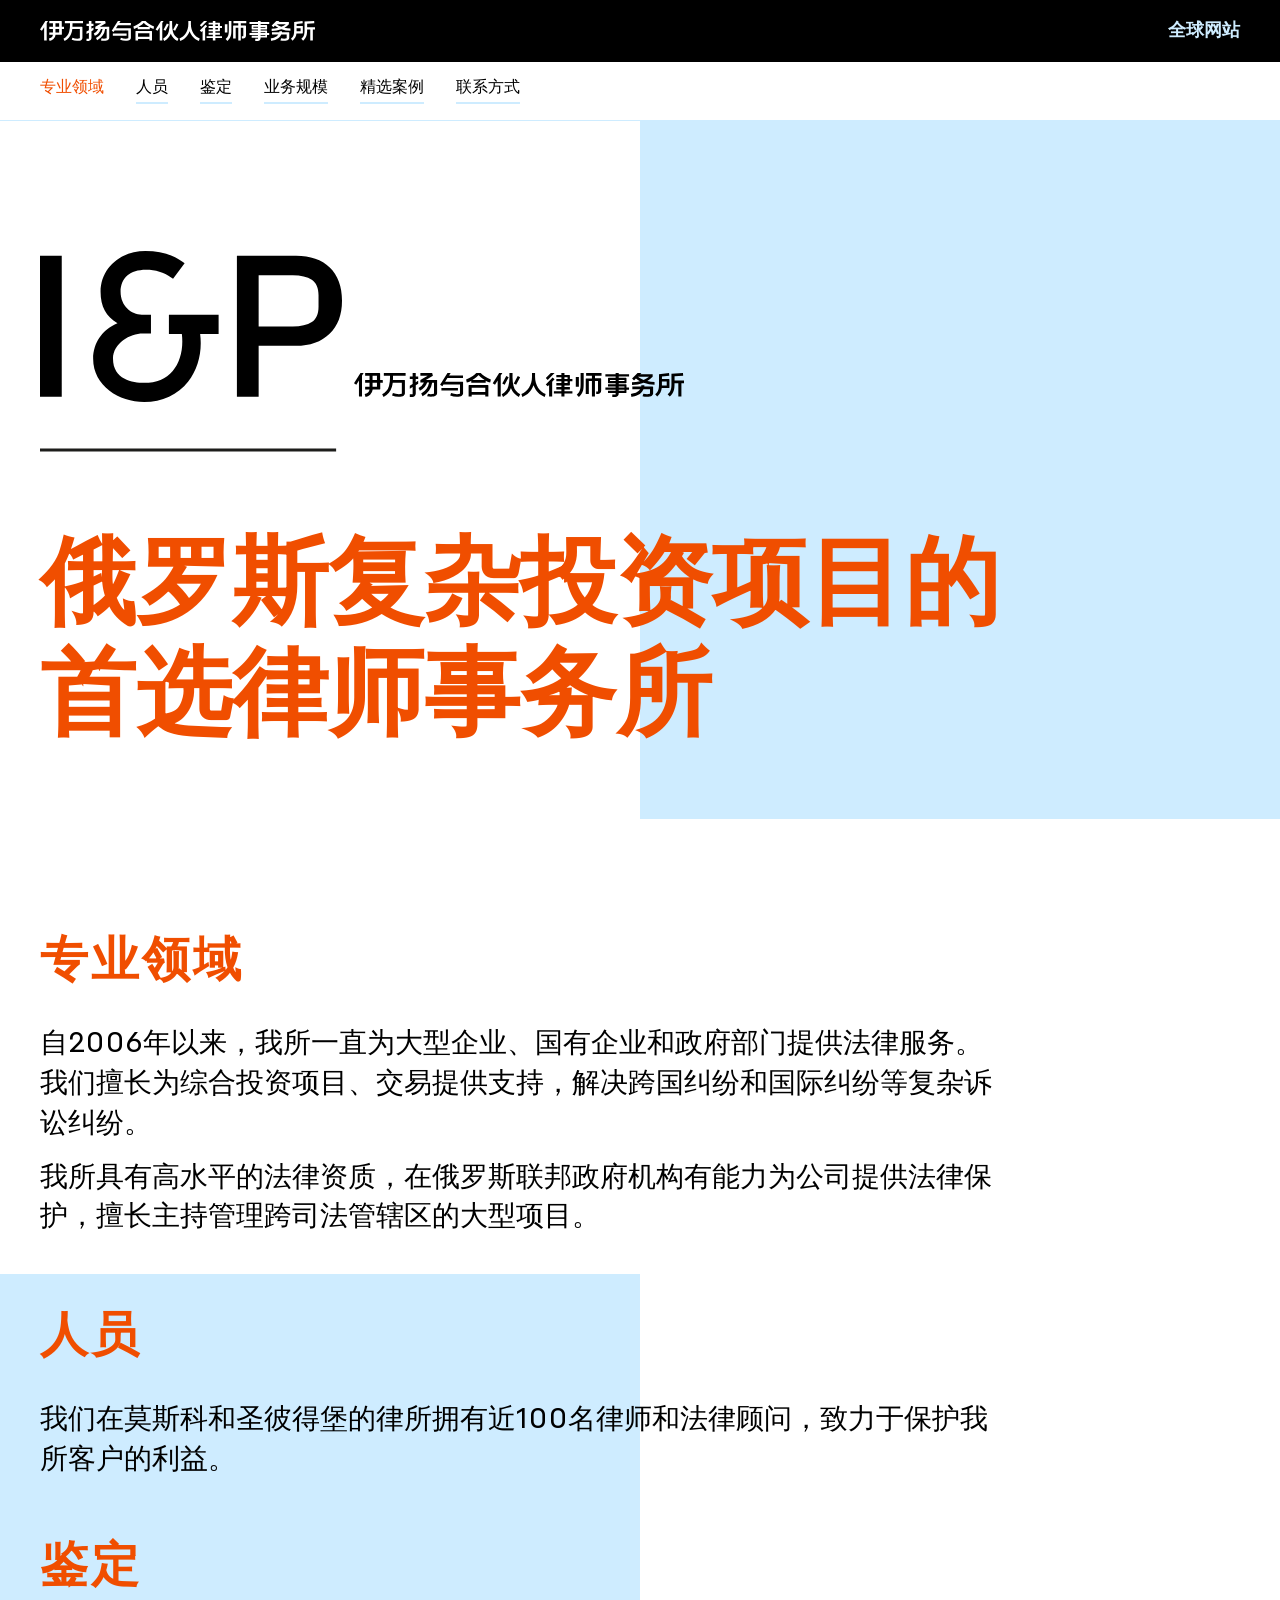
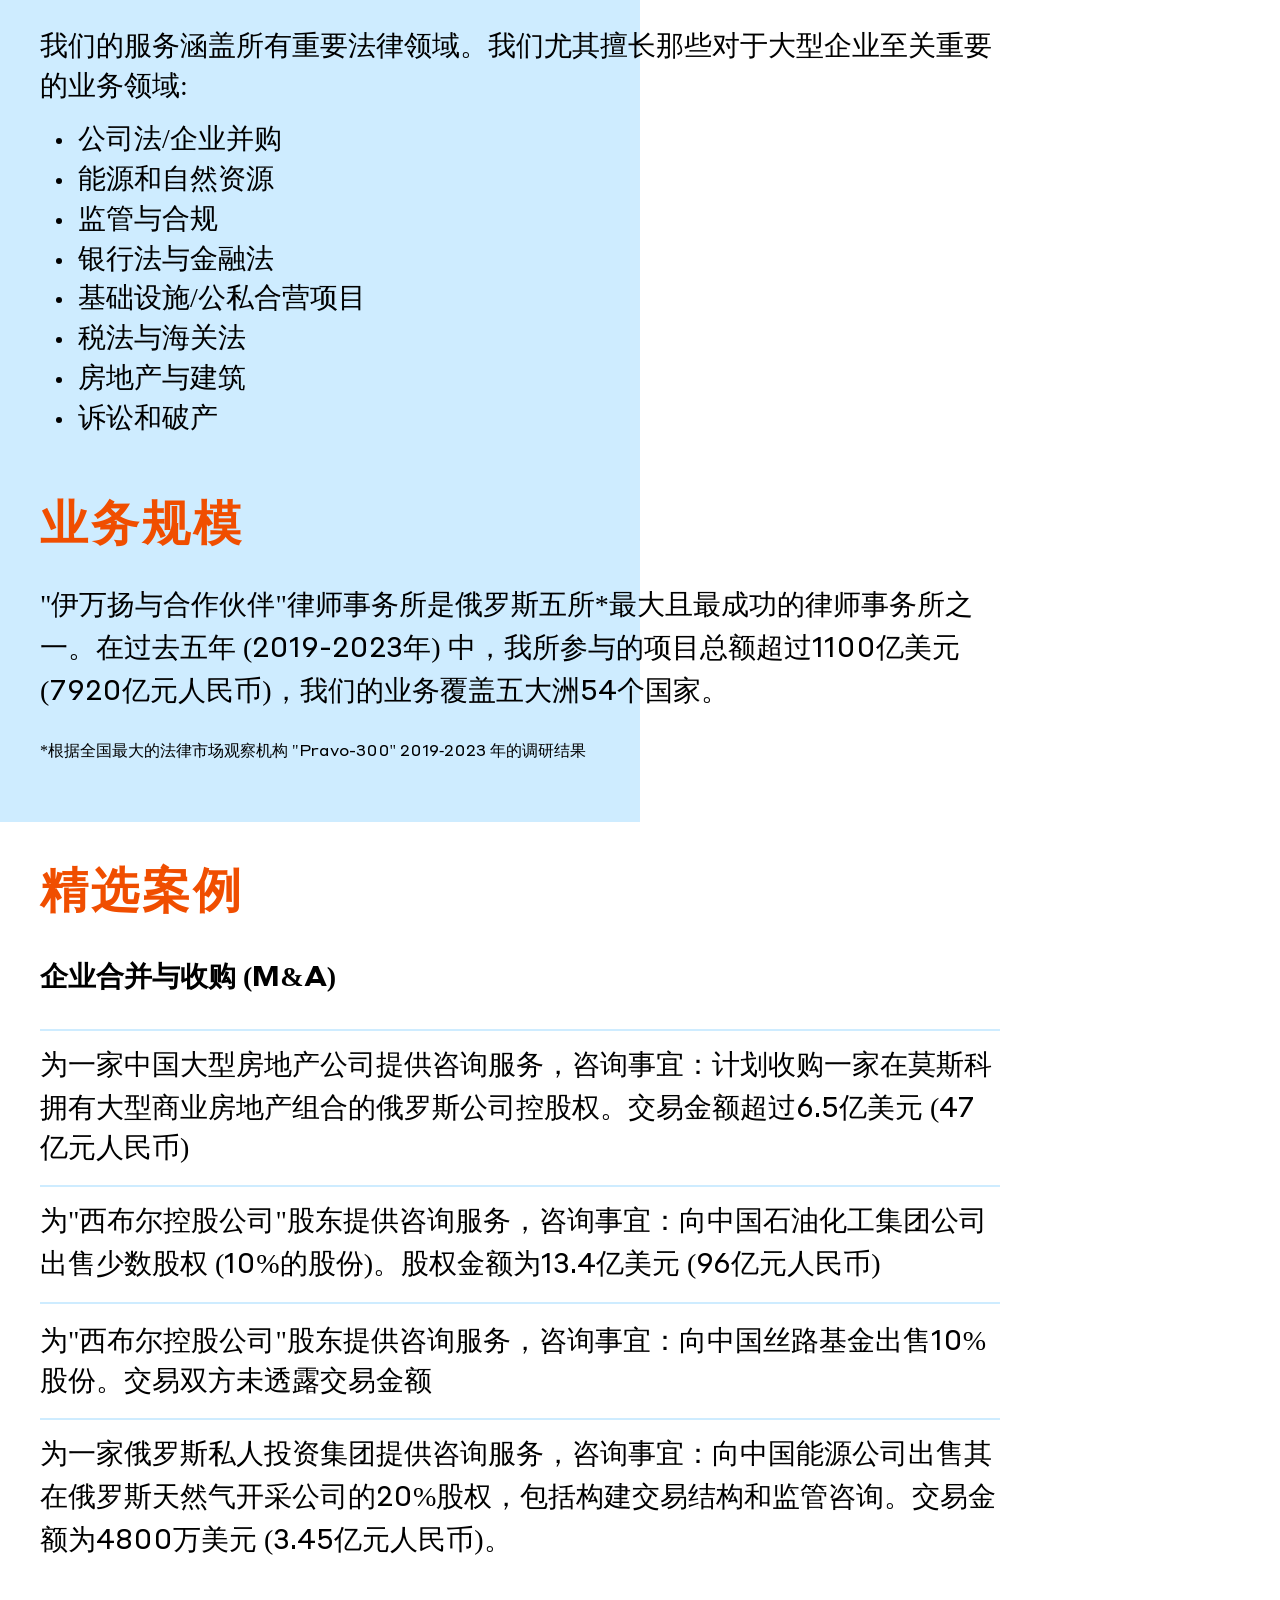
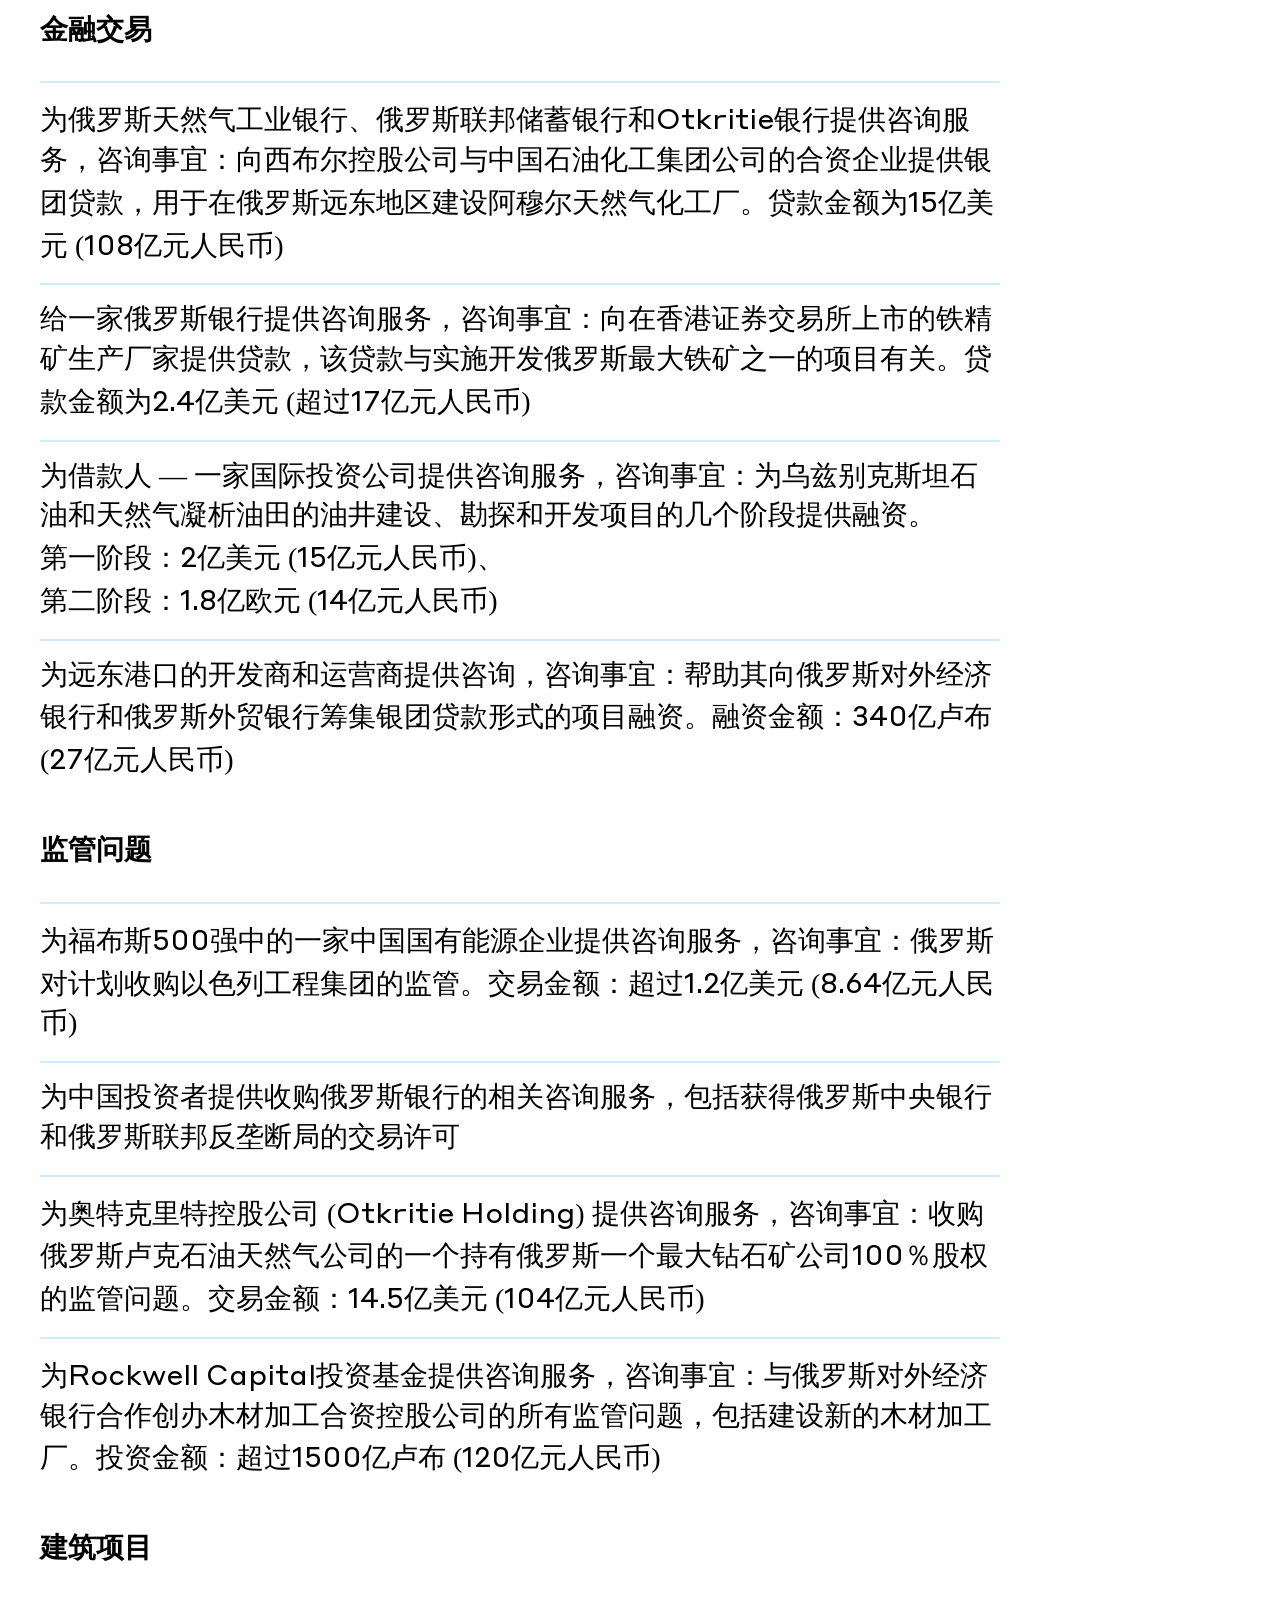
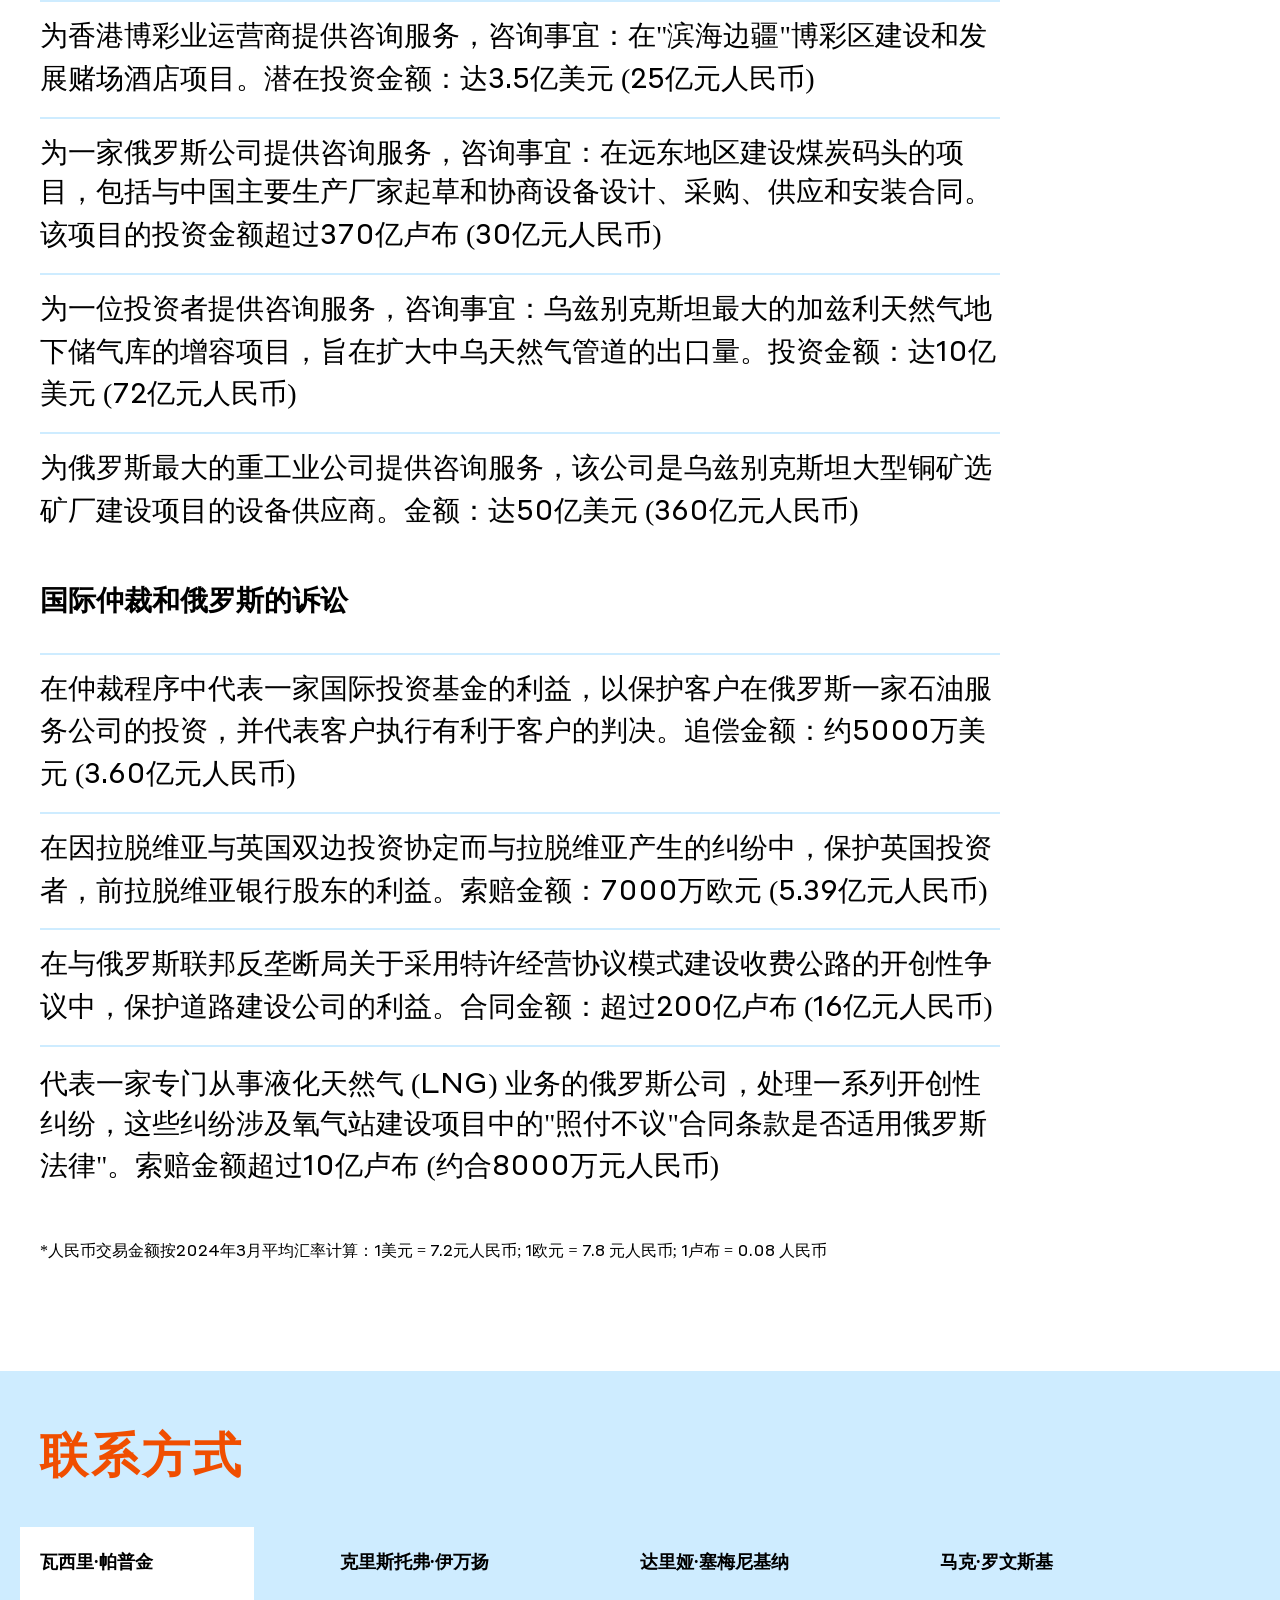
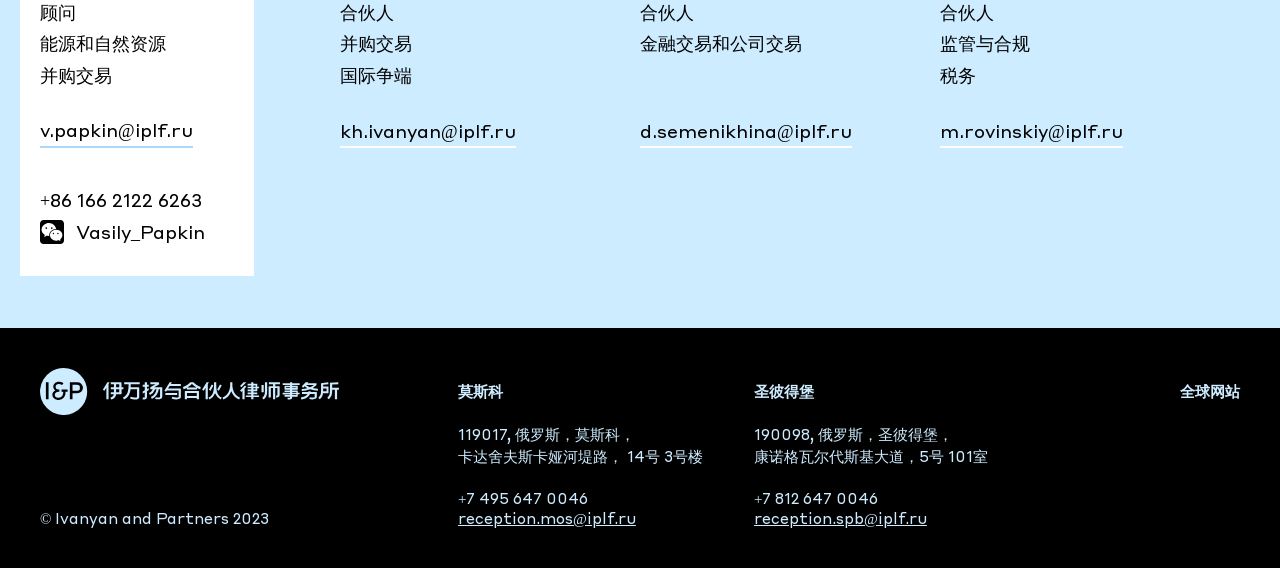
==== commit 744739eb: "fixes" ====
--- a/public/index.html
+++ b/public/index.html
@@ -83,7 +83,7 @@
             <div class="content__sec scroll-to-sec">
               <div class="my-container"> 
                 <h2 class="content__title">业务规模</h2>
-                <p class="content__text">"伊万扬与合作伙伴"律师事务所是俄罗斯五所*最大且最成功的律师事务所之一。在过去五年 (<span class="text-other-family">2019-2023</span>年) 中，我所参与的项目总额超过<span class="text-other-family">1100</span>亿美元 (<span class="text-other-family">7920</span>亿元人民币)，我们的业务覆盖五大洲<span class="text-other-family">52</span>个国家。</p>
+                <p class="content__text">"伊万扬与合作伙伴"律师事务所是俄罗斯五所*最大且最成功的律师事务所之一。在过去五年 (<span class="text-other-family">2019-2023</span>年) 中，我所参与的项目总额超过<span class="text-other-family">1100</span>亿美元 (<span class="text-other-family">7920</span>亿元人民币)，我们的业务覆盖五大洲<span class="text-other-family">54</span>个国家。</p>
                 <p class="content__text-small">
                    *根据全国最大的法律市场观察机构<span class="text-other-family"> "Pravo-300"</span><span class="text-other-family"> 2019</span>-<span class="text-other-family">2023</span> 年的调研结果</p>
               </div>
--- a/public/css/main.min.css
+++ b/public/css/main.min.css
@@ -1,2 +1,2 @@
-@charset "UTF-8";*{padding:0;margin:0;border:0;-webkit-box-sizing:border-box;box-sizing:border-box}*,:after,:before{-webkit-box-sizing:border-box;box-sizing:border-box}:focus,a:active{outline:0}a:active,a:focus{outline:0}a{color:inherit}aside,footer,header,nav{display:block}body,html{height:100%;width:100%;font-size:100%;line-height:1;font-size:14px;-ms-text-size-adjust:100%;-moz-text-size-adjust:100%;-webkit-text-size-adjust:100%}button,input,textarea{font-family:inherit}input::-ms-clear{display:none}button{padding:0;border:none;font:inherit;color:inherit;background-color:transparent;cursor:pointer}button::-moz-focus-inner{padding:0;border:0}a,a:visited{text-decoration:none}a:hover{text-decoration:none}ul li{list-style:none}img{vertical-align:top}h1,h2,h3,h4,h5,h6{font-size:inherit;font-weight:400}@font-face{font-family:Noto Sans SC;src:url(../fonts/NotoSansSC_Bold/NotoSansSC_Bold.eot);src:local("NotoSansSC_Bold"),local("../fonts/NotoSansSC_Bold/NotoSansSC_Bold"),url(../fonts/NotoSansSC_Bold/NotoSansSC_Bold.eot?#iefix) format("embedded-opentype"),url(../fonts/NotoSansSC_Bold/NotoSansSC_Bold.woff) format("woff"),url(../fonts/NotoSansSC_Bold/NotoSansSC_Bold.ttf) format("truetype");font-weight:700;font-style:normal;font-display:swap}@font-face{font-family:Noto Sans SC;src:url(../fonts/NotoSansSC_Regular/NotoSansSC_Regular.eot);src:local("NotoSansSC_Regular"),local("../fonts/NotoSansSC_Regular/NotoSansSC_Regular"),url(../fonts/NotoSansSC_Regular/NotoSansSC_Regular.eot?#iefix) format("embedded-opentype"),url(../fonts/NotoSansSC_Regular/NotoSansSC_Regular.woff) format("woff"),url(../fonts/NotoSansSC_Regular/NotoSansSC_Regular.ttf) format("truetype");font-weight:400;font-style:normal;font-display:swap}@font-face{font-family:Noto Sans TC;src:url(../fonts/NotoSansSC_Regular/NotoSansTC_Regular.eot);src:local("NotoSansTC_Regular"),local("../fonts/NotoSansTC_Regular/NotoSansTC_Regular"),url(../fonts/NotoSansTC_Regular/NotoSansTC_Regular.eot?#iefix) format("embedded-opentype"),url(../fonts/NotoSansTC_Regular/NotoSansTC_Regular.woff) format("woff"),url(../fonts/NotoSansTC_Regular/NotoSansTC_Regular.ttf) format("truetype");font-weight:400;font-style:normal;font-display:swap}@font-face{font-family:Styrene A LC Web;src:url(../fonts/NotoSansSC_Regular/StyreneAWeb_Bold.eot);src:local("StyreneAWeb_Bold"),local("../fonts/StyreneAWeb_Bold/StyreneAWeb_Bold"),url(../fonts/StyreneAWeb_Bold/StyreneAWeb_Bold.eot?#iefix) format("embedded-opentype"),url(../fonts/StyreneAWeb_Bold/StyreneAWeb_Bold.woff) format("woff"),url(../fonts/StyreneAWeb_Bold/StyreneAWeb_Bold.ttf) format("truetype");font-weight:700;font-style:normal;font-display:swap}@font-face{font-family:Styrene A LC Web;src:url(../fonts/StyreneAWeb_Regular/StyreneAWeb_Regular.eot);src:local("StyreneAWeb_Regular"),local("../fonts/StyreneAWeb_Regular/StyreneAWeb_Regular"),url(../fonts/StyreneAWeb_Regular/StyreneAWeb_Regular.eot?#iefix) format("embedded-opentype"),url(../fonts/StyreneAWeb_Regular/StyreneAWeb_Regular.woff) format("woff"),url(../fonts/StyreneAWeb_Regular/StyreneAWeb_Regular.ttf) format("truetype");font-weight:400;font-style:normal;font-display:swap}.wrapper{display:-webkit-box;display:-ms-flexbox;display:flex;-webkit-box-orient:vertical;-webkit-box-direction:normal;-ms-flex-direction:column;flex-direction:column;height:100%}.wrapper .main{-webkit-box-flex:1;-ms-flex:1 1 auto;flex:1 1 auto}.my-container{width:1040px;padding:0 40px;margin:0 auto;max-width:100%}@media (max-width:1372px){.my-container{width:100%}}@media (max-width:767px){.my-container{padding:0 20px}}.my-container>*{max-width:960px}span.text-other-family{font-family:Styrene A LC Web!important}.header{position:fixed;top:0;left:0;right:0;z-index:99}.header__top{padding:15px 40px;background:#000;display:-webkit-box;display:-ms-flexbox;display:flex;-webkit-box-align:center;-ms-flex-align:center;align-items:center;-webkit-box-pack:justify;-ms-flex-pack:justify;justify-content:space-between}@media (max-width:767px){.header__top{padding:10px 20px}}.header__logo{width:275px;height:20px}@media (max-width:767px){.header__logo{width:213px;height:15px}}.header__logo img{width:100%;height:100%}.header__right a{color:#ceecff;font-family:Noto Sans SC;font-size:18px;font-style:normal;font-weight:700;line-height:177.778%;-webkit-transition:all .3s ease 0s;-o-transition:all .3s ease 0s;transition:all .3s ease 0s}.header__right a:hover{color:var(--black,#f04e00)}@media (max-width:767px){.header__right a{font-size:15px}}.header__bottom{border-bottom:1px solid var(--blue,#ceecff);background:var(--white,#fff)}@media (max-width:479px){.header__bottom{position:relative}}.header__burger{display:none}@media (max-width:479px){.header__burger{width:56px;height:56px;display:block;position:absolute;z-index:9;top:20px;right:20px}}.menu-header{margin:0 -16px}@media (max-width:479px){.menu-header{position:fixed;top:-110%;left:0;width:100%;height:100%;z-index:99;background-color:#fff;padding:80px 0 40px;margin:0;overflow:auto;-webkit-transition:all .3s ease 0s;-o-transition:all .3s ease 0s;transition:all .3s ease 0s;opacity:0}}.menu-header.js-active{top:0;opacity:1}.menu-header__close{display:none}@media (max-width:479px){.menu-header__close{display:block;width:20px;height:20px;position:absolute;top:35px;right:35px}}.menu-header__list{display:-webkit-box;display:-ms-flexbox;display:flex;-webkit-box-align:center;-ms-flex-align:center;align-items:center}@media (max-width:767px){.menu-header__list{-webkit-box-pack:center;-ms-flex-pack:center;justify-content:center}}@media (max-width:479px){.menu-header__list{-webkit-box-orient:vertical;-webkit-box-direction:normal;-ms-flex-direction:column;flex-direction:column;-webkit-box-align:stretch;-ms-flex-align:stretch;align-items:stretch}}.menu-header__link{display:block;padding:12px 16px 16px;color:var(--black,#000);font-family:Noto Sans SC;font-size:16px;font-style:normal;font-weight:400;line-height:125%;-webkit-transition:color 250ms ease,-webkit-box-shadow 250ms cubic-bezier(1,.05,.43,1.03);transition:color 250ms ease,-webkit-box-shadow 250ms cubic-bezier(1,.05,.43,1.03);-o-transition:color 250ms ease,box-shadow 250ms cubic-bezier(1,.05,.43,1.03);transition:color 250ms ease,box-shadow 250ms cubic-bezier(1,.05,.43,1.03);transition:color 250ms ease,box-shadow 250ms cubic-bezier(1,.05,.43,1.03),-webkit-box-shadow 250ms cubic-bezier(1,.05,.43,1.03)}@media (max-width:767px){.menu-header__link{padding:16px 12px}}@media (max-width:479px){.menu-header__link{padding:0;margin-bottom:10px}}.menu-header__link span{display:inline-block;padding-top:4px;padding-bottom:4px;border-bottom:2px solid #ceecff;-webkit-transition:all .3s ease 0s;-o-transition:all .3s ease 0s;transition:all .3s ease 0s}@media (max-width:479px){.menu-header__link span{padding:4px 20px 4px;width:100%}}.menu-header__link:hover{color:var(--black,#f04e00)}.menu-header__link:hover span{-webkit-box-shadow:inset 0 -32px 0 0 #cfedff;box-shadow:inset 0 -32px 0 0 #cfedff}.menu-header__link.js-active{color:var(--black,#f04e00)}.menu-header__link.js-active span{border-bottom:2px solid transparent}.footer{margin-top:105px}@media (max-width:767px){.footer{margin-top:84px}}.footer__top{background:var(--blue,#ceecff)}.footer__bottom{background:var(--black,#000);padding:40px}@media (max-width:767px){.footer__bottom{padding:32px 20px 40px}}.top-footer__container{width:1372px;max-width:100%;margin:0 auto;padding:60px 40px 80px}@media (max-width:767px){.top-footer__container{padding:40px 20px}}.top-footer__title{color:var(--orange,#f04e00);font-family:Noto Sans SC;font-size:48px;font-style:normal;font-weight:700;line-height:116.667%;letter-spacing:2.88px}@media (max-width:767px){.top-footer__title{font-size:36px}}.top-footer__row{margin-top:60px;display:-webkit-box;display:-ms-flexbox;display:flex}@media (max-width:1199px){.top-footer__row{-ms-flex-wrap:wrap;flex-wrap:wrap;row-gap:60px;max-width:690px}}@media (max-width:767px){.top-footer__row{margin-top:20px;-ms-flex-wrap:wrap;flex-wrap:wrap;row-gap:24px}}.top-footer__column{position:relative;-webkit-box-flex:0;-ms-flex:0 0 25%;flex:0 0 25%;display:-webkit-box;display:-ms-flexbox;display:flex;-webkit-box-orient:vertical;-webkit-box-direction:normal;-ms-flex-direction:column;flex-direction:column}@media (max-width:1199px){.top-footer__column{-webkit-box-flex:0;-ms-flex:0 1 50%;flex:0 1 50%}}@media (max-width:767px){.top-footer__column{-webkit-box-flex:0;-ms-flex:0 1 100%;flex:0 1 100%}}.top-footer__column--white:before{content:"";width:234px;height:calc(100% + 48px);position:absolute;top:-20px;left:-20px;background-color:#fff;z-index:0}@media (max-width:1199px){.top-footer__column--white:before{width:254px;left:-40px}}@media (max-width:767px){.top-footer__column--white:before{content:none}}.top-footer__column--white .top-footer__bottom a{border-bottom:2px solid #abd9fe}@media (max-width:767px){.top-footer__column--white .top-footer__bottom a{border-bottom:2px solid #fff}}.top-footer__column-title{position:relative;color:#000;font-family:Noto Sans SC;font-size:18px;font-style:normal;font-weight:700;line-height:177.778%}.top-footer__column-list{position:relative;margin-top:20px;-webkit-box-flex:1;-ms-flex:1 1 auto;flex:1 1 auto;max-height:96px}@media (max-width:767px){.top-footer__column-list{margin-top:16px}}.top-footer__column-item{position:relative;color:#000;font-family:Noto Sans SC;font-size:18px;font-style:normal;font-weight:400;line-height:177.778%}@media (max-width:767px){.top-footer__column-item{line-height:155.55%}}.top-footer__contacts{position:relative;margin-top:20px}@media (max-width:767px){.top-footer__contacts{margin-top:12px;margin-bottom:8px}}.top-footer__contacts:before{content:none;width:234px;height:calc(100% + 15px);position:absolute;top:-5px;left:-20px;background-color:#fff;z-index:0}@media (max-width:767px){.top-footer__contacts:before{content:""}}.top-footer__contact{position:relative;display:-webkit-box;display:-ms-flexbox;display:flex;-webkit-box-align:center;-ms-flex-align:center;align-items:center}.top-footer__contact svg{width:24px;height:24px;margin-right:12px}.top-footer__contact a{color:var(--black,#000);font-family:Styrene A LC Web;font-size:18px;font-style:normal;font-weight:400;line-height:177.778%;-webkit-transition:all .3s ease 0s;-o-transition:all .3s ease 0s;transition:all .3s ease 0s}.top-footer__contact a:hover{color:var(--orange,#f04e00)}.top-footer__bottom{position:relative;margin-top:20px;padding-bottom:16px}@media (max-width:767px){.top-footer__bottom{margin-top:16px}}.top-footer__bottom span{color:var(--black,#000);font-family:Noto Sans SC;font-size:18px;font-style:normal;font-weight:400;line-height:177.778%}.top-footer__bottom a{border-bottom:2px solid #fff;display:inline-block;color:var(--black,#000);font-family:Styrene A LC Web;font-size:18px;font-style:normal;font-weight:400;line-height:177.778%;-webkit-transition:all .3s ease 0s;-o-transition:all .3s ease 0s;transition:all .3s ease 0s}.top-footer__bottom a:hover{color:var(--orange,#f04e00);border-bottom:2px solid transparent}.top-footer__bottom a:not(:first-child){margin-left:8px}.bottom-footer{display:-webkit-box;display:-ms-flexbox;display:flex}@media (max-width:767px){.bottom-footer{-webkit-box-orient:vertical;-webkit-box-direction:normal;-ms-flex-direction:column;flex-direction:column}}.bottom-footer__left{-webkit-box-flex:1;-ms-flex:1 1 auto;flex:1 1 auto;display:-webkit-box;display:-ms-flexbox;display:flex;-webkit-box-orient:vertical;-webkit-box-direction:normal;-ms-flex-direction:column;flex-direction:column}@media (max-width:767px){.bottom-footer__left{-webkit-box-orient:horizontal;-webkit-box-direction:normal;-ms-flex-direction:row;flex-direction:row;-webkit-box-pack:justify;-ms-flex-pack:justify;justify-content:space-between;-webkit-box-align:center;-ms-flex-align:center;align-items:center}}.bottom-footer__left-link{display:none}@media (max-width:999px){.bottom-footer__left-link{display:block;color:var(--blue,#ceecff);margin-bottom:32px;font-family:Noto Sans SC;font-size:15px;font-style:normal;font-weight:700;line-height:133.333%}}@media (max-width:767px){.bottom-footer__left-link{margin:0}}.bottom-footer__logo{-webkit-box-flex:1;-ms-flex:1 1 auto;flex:1 1 auto;max-width:355px}@media (max-width:1371px){.bottom-footer__logo{max-width:299px}}@media (max-width:999px){.bottom-footer__logo{max-width:299px}}@media (max-width:479px){.bottom-footer__logo{max-width:209px}}.bottom-footer__logo img{width:100%;height:auto}.bottom-footer__copyright{color:var(--blue,#ceecff);font-family:Styrene A LC Web;font-size:15px;font-style:normal;font-weight:400;line-height:normal}@media (max-width:767px){.bottom-footer__copyright--desk{display:none}}.bottom-footer__copyright--mob{display:none}@media (max-width:767px){.bottom-footer__copyright--mob{display:block;margin-top:56px}}.bottom-footer__middle{padding-top:16px;-webkit-box-flex:0;-ms-flex:0 0 572px;flex:0 0 572px}@media (max-width:1199px){.bottom-footer__middle{-webkit-box-flex:0;-ms-flex:0 0 396px;flex:0 0 396px}}@media (max-width:999px){.bottom-footer__middle{-webkit-box-flex:0;-ms-flex:0 0 272px;flex:0 0 272px}}@media (max-width:767px){.bottom-footer__middle{-webkit-box-flex:1;-ms-flex:1 1 100%;flex:1 1 100%;margin-top:56px;padding:0}}.bottom-footer__middle-row{display:-webkit-box;display:-ms-flexbox;display:flex;-webkit-box-pack:justify;-ms-flex-pack:justify;justify-content:space-between}@media (max-width:999px){.bottom-footer__middle-row{-webkit-box-orient:vertical;-webkit-box-direction:normal;-ms-flex-direction:column;flex-direction:column;row-gap:40px}}.bottom-footer__middle-column{-webkit-box-flex:0;-ms-flex:0 0 276px;flex:0 0 276px}@media (max-width:1199px){.bottom-footer__middle-column{-webkit-box-flex:0;-ms-flex:0 0 186px;flex:0 0 186px}}@media (max-width:999px){.bottom-footer__middle-column{-webkit-box-flex:0;-ms-flex:0 0 100%;flex:0 0 100%}}.bottom-footer__middle-title{color:var(--blue,#ceecff);font-family:Noto Sans SC;font-size:15px;font-style:normal;font-weight:700;line-height:133.333%}.bottom-footer__middle-adress{margin-top:20px;color:var(--blue,#ceecff);font-family:Styrene A LC Web;font-size:15px;font-style:normal;font-weight:400;line-height:20px}.bottom-footer__middle-adress span{font-family:Noto Sans SC}.bottom-footer__middle-contacts{margin-top:20px}.bottom-footer__middle-contacts a{color:var(--blue,#ceecff);font-family:Styrene A LC Web;font-size:15px;font-style:normal;font-weight:400;line-height:normal;display:block;-webkit-transition:all .3s ease 0s;-o-transition:all .3s ease 0s;transition:all .3s ease 0s}.bottom-footer__middle-contacts a:last-child{-webkit-text-decoration-line:underline;text-decoration-line:underline}.bottom-footer__middle-contacts a:hover{color:var(--black,#f04e00)}.bottom-footer__right{padding-top:16px;margin-left:150px}@media (max-width:1199px){.bottom-footer__right{margin-left:60px}}@media (max-width:999px){.bottom-footer__right{display:none}}.bottom-footer__right a{color:var(--blue,#ceecff);font-family:Noto Sans SC;font-size:15px;font-style:normal;font-weight:700;line-height:133.333%;-webkit-transition:all .3s ease 0s;-o-transition:all .3s ease 0s;transition:all .3s ease 0s}.bottom-footer__right a:hover{color:var(--black,#f04e00)}.intro{padding-top:163px;position:relative}.intro::before{content:"";position:absolute;z-index:-1;top:0;right:0;width:50%;height:100%;background-color:#ceecff}@media (max-width:767px){.intro{padding-top:138px}}@media (max-width:479px){.intro{padding-top:77px}}.intro__body{padding:88px 0 64px}@media (max-width:767px){.intro__body{padding:64px 0 40px}}@media (max-width:479px){.intro__body{padding:80px 0 60px}}.intro__logo{max-width:645px}@media (max-width:767px){.intro__logo{max-width:78.638%}}@media (max-width:479px){.intro__logo{max-width:100%}}.intro__logo img{width:100%;height:auto}.intro__title{margin-top:80px;color:var(--orange,#f04e00);font-family:Noto Sans SC;font-size:96px;font-style:normal;font-weight:700;line-height:116.667%}@media (max-width:767px){.intro__title{margin-top:60px;font-size:64px;line-height:112%}}.content{margin-top:116px}@media (max-width:767px){.content{margin-top:40px}}@media (max-width:479px){.content{margin-top:20px}}.content__sec-lines{margin-top:44px}@media (max-width:767px){.content__sec-lines{margin-top:40px}}.content__sec-lines .content__subsec{margin-bottom:48px}@media (max-width:767px){.content__sec-lines .content__subsec{margin-bottom:40px}}.content__sec-lines .content__subtitle{margin-bottom:28px}@media (max-width:767px){.content__sec-lines .content__subtitle{margin-bottom:20px}}.content__sec-lines .content__text{margin-top:16px;padding-top:16px;border-top:2px solid #ceecff}.content__title{color:var(--orange,#f04e00);font-family:Noto Sans SC;font-size:48px;font-style:normal;font-weight:700;line-height:116.667%;letter-spacing:2.88px;margin-bottom:32px}@media (max-width:767px){.content__title{font-size:36px;line-height:155%;margin-bottom:20px}}.content__text{color:var(--black,#000);font-family:Noto Sans SC;font-size:28px;font-style:normal;font-weight:400;line-height:142.857%}@media (max-width:767px){.content__text{font-size:24px;line-height:133.333%}}.content__sec-colored{margin-top:36px;padding:36px 0 56px;position:relative}@media (max-width:767px){.content__sec-colored{margin-top:24px;padding:24px 0 40px}}.content__sec-colored::before{content:"";position:absolute;z-index:-1;top:0;left:0;width:50%;height:100%;background:var(--blue,#ceecff)}.content__sec-colored .content__sec{margin-top:60px}@media (max-width:767px){.content__sec-colored .content__sec{margin-top:40px}}.content__sec-colored .content__sec:first-child{margin:0}.content__sec-colored .content__text-small{margin-top:24px}.content__item{color:var(--black,#000);font-family:Noto Sans SC;font-size:28px;font-style:normal;font-weight:400;line-height:142.857%;position:relative;display:-webkit-box;display:-ms-flexbox;display:flex;-webkit-box-align:center;-ms-flex-align:center;align-items:center}.content__item::before{content:"";width:6px;height:6px;background-color:#000;display:inline-block;margin:0 16px;border-radius:50%}.content__text-small{color:var(--black,#000);font-family:Noto Sans SC;font-size:16px;font-style:normal;font-weight:400;line-height:175%}@media (max-width:767px){.content__text-small{font-size:15px}}.content__text-small span{font-family:Styrene A LC Web}.content__subtitle{color:var(--black,#000);font-family:Noto Sans SC;font-size:28px;font-style:normal;font-weight:700;line-height:157.143%}@media (max-width:767px){.content__subtitle{font-size:24px}}
+@charset "UTF-8";*{padding:0;margin:0;border:0;-webkit-box-sizing:border-box;box-sizing:border-box}*,:after,:before{-webkit-box-sizing:border-box;box-sizing:border-box}:focus,a:active{outline:0}a:active,a:focus{outline:0}a{color:inherit}aside,footer,header,nav{display:block}body,html{height:100%;width:100%;font-size:100%;line-height:1;font-size:14px;-ms-text-size-adjust:100%;-moz-text-size-adjust:100%;-webkit-text-size-adjust:100%}button,input,textarea{font-family:inherit}input::-ms-clear{display:none}button{padding:0;border:none;font:inherit;color:inherit;background-color:transparent;cursor:pointer}button::-moz-focus-inner{padding:0;border:0}a,a:visited{text-decoration:none}a:hover{text-decoration:none}ul li{list-style:none}img{vertical-align:top}h1,h2,h3,h4,h5,h6{font-size:inherit;font-weight:400}@font-face{font-family:Noto Sans SC;src:url(../fonts/NotoSansSC_Bold/NotoSansSC_Bold.eot);src:local("NotoSansSC_Bold"),local("../fonts/NotoSansSC_Bold/NotoSansSC_Bold"),url(../fonts/NotoSansSC_Bold/NotoSansSC_Bold.eot?#iefix) format("embedded-opentype"),url(../fonts/NotoSansSC_Bold/NotoSansSC_Bold.woff) format("woff"),url(../fonts/NotoSansSC_Bold/NotoSansSC_Bold.ttf) format("truetype");font-weight:700;font-style:normal;font-display:swap}@font-face{font-family:Noto Sans SC;src:url(../fonts/NotoSansSC_Regular/NotoSansSC_Regular.eot);src:local("NotoSansSC_Regular"),local("../fonts/NotoSansSC_Regular/NotoSansSC_Regular"),url(../fonts/NotoSansSC_Regular/NotoSansSC_Regular.eot?#iefix) format("embedded-opentype"),url(../fonts/NotoSansSC_Regular/NotoSansSC_Regular.woff) format("woff"),url(../fonts/NotoSansSC_Regular/NotoSansSC_Regular.ttf) format("truetype");font-weight:400;font-style:normal;font-display:swap}@font-face{font-family:Noto Sans TC;src:url(../fonts/NotoSansSC_Regular/NotoSansTC_Regular.eot);src:local("NotoSansTC_Regular"),local("../fonts/NotoSansTC_Regular/NotoSansTC_Regular"),url(../fonts/NotoSansTC_Regular/NotoSansTC_Regular.eot?#iefix) format("embedded-opentype"),url(../fonts/NotoSansTC_Regular/NotoSansTC_Regular.woff) format("woff"),url(../fonts/NotoSansTC_Regular/NotoSansTC_Regular.ttf) format("truetype");font-weight:400;font-style:normal;font-display:swap}@font-face{font-family:Styrene A LC Web;src:url(../fonts/NotoSansSC_Regular/StyreneAWeb_Bold.eot);src:local("StyreneAWeb_Bold"),local("../fonts/StyreneAWeb_Bold/StyreneAWeb_Bold"),url(../fonts/StyreneAWeb_Bold/StyreneAWeb_Bold.eot?#iefix) format("embedded-opentype"),url(../fonts/StyreneAWeb_Bold/StyreneAWeb_Bold.woff) format("woff"),url(../fonts/StyreneAWeb_Bold/StyreneAWeb_Bold.ttf) format("truetype");font-weight:700;font-style:normal;font-display:swap}@font-face{font-family:Styrene A LC Web;src:url(../fonts/StyreneAWeb_Regular/StyreneAWeb_Regular.eot);src:local("StyreneAWeb_Regular"),local("../fonts/StyreneAWeb_Regular/StyreneAWeb_Regular"),url(../fonts/StyreneAWeb_Regular/StyreneAWeb_Regular.eot?#iefix) format("embedded-opentype"),url(../fonts/StyreneAWeb_Regular/StyreneAWeb_Regular.woff) format("woff"),url(../fonts/StyreneAWeb_Regular/StyreneAWeb_Regular.ttf) format("truetype");font-weight:400;font-style:normal;font-display:swap}.wrapper{display:-webkit-box;display:-ms-flexbox;display:flex;-webkit-box-orient:vertical;-webkit-box-direction:normal;-ms-flex-direction:column;flex-direction:column;height:100%}.wrapper .main{-webkit-box-flex:1;-ms-flex:1 1 auto;flex:1 1 auto}.my-container{width:1040px;padding:0 40px;margin:0 auto;max-width:100%}@media (max-width:1372px){.my-container{width:100%}}@media (max-width:767px){.my-container{padding:0 20px}}.my-container>*{max-width:960px}span.text-other-family{font-family:Styrene A LC Web!important}.header{position:fixed;top:0;left:0;right:0;z-index:99}.header__top{padding:15px 40px;background:#000;display:-webkit-box;display:-ms-flexbox;display:flex;-webkit-box-align:center;-ms-flex-align:center;align-items:center;-webkit-box-pack:justify;-ms-flex-pack:justify;justify-content:space-between}@media (max-width:767px){.header__top{padding:10px 20px}}.header__logo{width:275px;height:20px}@media (max-width:767px){.header__logo{width:213px;height:15px}}.header__logo img{width:100%;height:100%}.header__right a{color:#ceecff;font-family:Noto Sans SC;font-size:18px;font-style:normal;font-weight:700;line-height:177.778%;-webkit-transition:all .3s ease 0s;-o-transition:all .3s ease 0s;transition:all .3s ease 0s}.header__right a:hover{color:var(--black,#f04e00)}@media (max-width:767px){.header__right a{font-size:15px}}.header__bottom{border-bottom:1px solid var(--blue,#ceecff);background:var(--white,#fff)}@media (max-width:479px){.header__bottom{position:relative}}.header__burger{display:none}@media (max-width:479px){.header__burger{width:56px;height:56px;display:block;position:absolute;z-index:9;top:20px;right:20px}}.menu-header{margin:0 -16px}@media (max-width:479px){.menu-header{position:fixed;top:-110%;left:0;width:100%;height:100%;z-index:99;background-color:#fff;padding:80px 0 40px;margin:0;overflow:auto;-webkit-transition:all .3s ease 0s;-o-transition:all .3s ease 0s;transition:all .3s ease 0s;opacity:0}}.menu-header.js-active{top:0;opacity:1}.menu-header__close{display:none}@media (max-width:479px){.menu-header__close{display:block;width:20px;height:20px;position:absolute;top:35px;right:35px}}.menu-header__list{display:-webkit-box;display:-ms-flexbox;display:flex;-webkit-box-align:center;-ms-flex-align:center;align-items:center}@media (max-width:767px){.menu-header__list{-webkit-box-pack:center;-ms-flex-pack:center;justify-content:center}}@media (max-width:479px){.menu-header__list{-webkit-box-orient:vertical;-webkit-box-direction:normal;-ms-flex-direction:column;flex-direction:column;-webkit-box-align:stretch;-ms-flex-align:stretch;align-items:stretch}}.menu-header__link{display:block;padding:12px 16px 16px;color:var(--black,#000);font-family:Noto Sans SC;font-size:16px;font-style:normal;font-weight:400;line-height:125%;-webkit-transition:color 250ms ease,-webkit-box-shadow 250ms cubic-bezier(1,.05,.43,1.03);transition:color 250ms ease,-webkit-box-shadow 250ms cubic-bezier(1,.05,.43,1.03);-o-transition:color 250ms ease,box-shadow 250ms cubic-bezier(1,.05,.43,1.03);transition:color 250ms ease,box-shadow 250ms cubic-bezier(1,.05,.43,1.03);transition:color 250ms ease,box-shadow 250ms cubic-bezier(1,.05,.43,1.03),-webkit-box-shadow 250ms cubic-bezier(1,.05,.43,1.03)}@media (max-width:767px){.menu-header__link{padding:16px 12px}}@media (max-width:479px){.menu-header__link{padding:0;margin-bottom:10px}}.menu-header__link span{display:inline-block;padding-top:4px;padding-bottom:4px;border-bottom:2px solid #ceecff;-webkit-transition:all .3s ease 0s;-o-transition:all .3s ease 0s;transition:all .3s ease 0s}@media (max-width:479px){.menu-header__link span{padding:4px 20px 4px;width:100%}}.menu-header__link:hover{color:var(--black,#f04e00)}.menu-header__link:hover span{-webkit-box-shadow:inset 0 -32px 0 0 #cfedff;box-shadow:inset 0 -32px 0 0 #cfedff}.menu-header__link.js-active{color:var(--black,#f04e00)}.menu-header__link.js-active span{border-bottom:2px solid transparent}.footer{margin-top:105px}@media (max-width:767px){.footer{margin-top:84px}}.footer__top{background:var(--blue,#ceecff)}.footer__bottom{background:var(--black,#000);padding:40px}@media (max-width:767px){.footer__bottom{padding:32px 20px 40px}}.top-footer__container{width:1372px;max-width:100%;margin:0 auto;padding:60px 40px 80px}@media (max-width:767px){.top-footer__container{padding:40px 20px}}.top-footer__title{color:var(--orange,#f04e00);font-family:Noto Sans SC;font-size:48px;font-style:normal;font-weight:700;line-height:116.667%;letter-spacing:2.88px}@media (max-width:767px){.top-footer__title{font-size:36px}}.top-footer__row{margin-top:60px;display:-webkit-box;display:-ms-flexbox;display:flex}@media (max-width:1199px){.top-footer__row{-ms-flex-wrap:wrap;flex-wrap:wrap;row-gap:60px;max-width:690px}}@media (max-width:767px){.top-footer__row{margin-top:20px;-ms-flex-wrap:wrap;flex-wrap:wrap;row-gap:24px}}.top-footer__column{position:relative;-webkit-box-flex:0;-ms-flex:0 0 25%;flex:0 0 25%;display:-webkit-box;display:-ms-flexbox;display:flex;-webkit-box-orient:vertical;-webkit-box-direction:normal;-ms-flex-direction:column;flex-direction:column}@media (max-width:1199px){.top-footer__column{-webkit-box-flex:0;-ms-flex:0 1 50%;flex:0 1 50%}}@media (max-width:767px){.top-footer__column{-webkit-box-flex:0;-ms-flex:0 1 100%;flex:0 1 100%}}.top-footer__column--white:before{content:"";width:234px;height:calc(100% + 48px);position:absolute;top:-20px;left:-20px;background-color:#fff;z-index:0}@media (max-width:1199px){.top-footer__column--white:before{width:254px;left:-40px}}@media (max-width:767px){.top-footer__column--white:before{content:none}}.top-footer__column--white .top-footer__bottom a{border-bottom:2px solid #abd9fe}@media (max-width:767px){.top-footer__column--white .top-footer__bottom a{border-bottom:2px solid #fff}}.top-footer__column-title{position:relative;color:#000;font-family:Noto Sans SC;font-size:18px;font-style:normal;font-weight:700;line-height:177.778%}.top-footer__column-list{position:relative;margin-top:20px;-webkit-box-flex:1;-ms-flex:1 1 auto;flex:1 1 auto;max-height:96px}@media (max-width:767px){.top-footer__column-list{margin-top:16px}}.top-footer__column-item{position:relative;color:#000;font-family:Noto Sans SC;font-size:18px;font-style:normal;font-weight:400;line-height:177.778%}@media (max-width:767px){.top-footer__column-item{line-height:155.55%}}.top-footer__contacts{position:relative;margin-top:20px}@media (max-width:767px){.top-footer__contacts{margin-top:12px;margin-bottom:24px}}.top-footer__contacts:before{content:none;width:234px;height:calc(100% + 15px);position:absolute;top:-5px;left:-20px;background-color:#fff;z-index:0}@media (max-width:767px){.top-footer__contacts:before{content:""}}.top-footer__contact{position:relative;display:-webkit-box;display:-ms-flexbox;display:flex;-webkit-box-align:center;-ms-flex-align:center;align-items:center}.top-footer__contact svg{width:24px;height:24px;margin-right:12px}.top-footer__contact a{color:var(--black,#000);font-family:Styrene A LC Web;font-size:18px;font-style:normal;font-weight:400;line-height:177.778%;-webkit-transition:all .3s ease 0s;-o-transition:all .3s ease 0s;transition:all .3s ease 0s}.top-footer__contact a:hover{color:var(--orange,#f04e00)}.top-footer__bottom{position:relative;margin-top:20px;padding-bottom:16px}@media (max-width:767px){.top-footer__bottom{margin-top:16px}}.top-footer__bottom span{color:var(--black,#000);font-family:Noto Sans SC;font-size:18px;font-style:normal;font-weight:400;line-height:177.778%}.top-footer__bottom a{border-bottom:2px solid #fff;display:inline-block;color:var(--black,#000);font-family:Styrene A LC Web;font-size:18px;font-style:normal;font-weight:400;line-height:177.778%;-webkit-transition:all .3s ease 0s;-o-transition:all .3s ease 0s;transition:all .3s ease 0s}.top-footer__bottom a:hover{color:var(--orange,#f04e00);border-bottom:2px solid transparent}.top-footer__bottom a:not(:first-child){margin-left:8px}.bottom-footer{display:-webkit-box;display:-ms-flexbox;display:flex}@media (max-width:767px){.bottom-footer{-webkit-box-orient:vertical;-webkit-box-direction:normal;-ms-flex-direction:column;flex-direction:column}}.bottom-footer__left{-webkit-box-flex:1;-ms-flex:1 1 auto;flex:1 1 auto;display:-webkit-box;display:-ms-flexbox;display:flex;-webkit-box-orient:vertical;-webkit-box-direction:normal;-ms-flex-direction:column;flex-direction:column}@media (max-width:767px){.bottom-footer__left{-webkit-box-orient:horizontal;-webkit-box-direction:normal;-ms-flex-direction:row;flex-direction:row;-webkit-box-pack:justify;-ms-flex-pack:justify;justify-content:space-between;-webkit-box-align:center;-ms-flex-align:center;align-items:center}}.bottom-footer__left-link{display:none}@media (max-width:999px){.bottom-footer__left-link{display:block;color:var(--blue,#ceecff);margin-bottom:32px;font-family:Noto Sans SC;font-size:15px;font-style:normal;font-weight:700;line-height:133.333%}}@media (max-width:767px){.bottom-footer__left-link{margin:0}}.bottom-footer__logo{-webkit-box-flex:1;-ms-flex:1 1 auto;flex:1 1 auto;max-width:355px}@media (max-width:1371px){.bottom-footer__logo{max-width:299px}}@media (max-width:999px){.bottom-footer__logo{max-width:299px}}@media (max-width:479px){.bottom-footer__logo{max-width:209px}}.bottom-footer__logo img{width:100%;height:auto}.bottom-footer__copyright{color:var(--blue,#ceecff);font-family:Styrene A LC Web;font-size:15px;font-style:normal;font-weight:400;line-height:normal}@media (max-width:767px){.bottom-footer__copyright--desk{display:none}}.bottom-footer__copyright--mob{display:none}@media (max-width:767px){.bottom-footer__copyright--mob{display:block;margin-top:56px}}.bottom-footer__middle{padding-top:16px;-webkit-box-flex:0;-ms-flex:0 0 572px;flex:0 0 572px}@media (max-width:1199px){.bottom-footer__middle{-webkit-box-flex:0;-ms-flex:0 0 396px;flex:0 0 396px}}@media (max-width:999px){.bottom-footer__middle{-webkit-box-flex:0;-ms-flex:0 0 272px;flex:0 0 272px}}@media (max-width:767px){.bottom-footer__middle{-webkit-box-flex:1;-ms-flex:1 1 100%;flex:1 1 100%;margin-top:56px;padding:0}}.bottom-footer__middle-row{display:-webkit-box;display:-ms-flexbox;display:flex;-webkit-box-pack:justify;-ms-flex-pack:justify;justify-content:space-between}@media (max-width:999px){.bottom-footer__middle-row{-webkit-box-orient:vertical;-webkit-box-direction:normal;-ms-flex-direction:column;flex-direction:column;row-gap:40px}}.bottom-footer__middle-column{-webkit-box-flex:0;-ms-flex:0 0 276px;flex:0 0 276px}@media (max-width:1199px){.bottom-footer__middle-column{-webkit-box-flex:0;-ms-flex:0 0 186px;flex:0 0 186px}}@media (max-width:999px){.bottom-footer__middle-column{-webkit-box-flex:0;-ms-flex:0 0 100%;flex:0 0 100%}}.bottom-footer__middle-title{color:var(--blue,#ceecff);font-family:Noto Sans SC;font-size:15px;font-style:normal;font-weight:700;line-height:133.333%}.bottom-footer__middle-adress{margin-top:20px;color:var(--blue,#ceecff);font-family:Styrene A LC Web;font-size:15px;font-style:normal;font-weight:400;line-height:20px}.bottom-footer__middle-adress span{font-family:Noto Sans SC}.bottom-footer__middle-contacts{margin-top:20px}.bottom-footer__middle-contacts a{color:var(--blue,#ceecff);font-family:Styrene A LC Web;font-size:15px;font-style:normal;font-weight:400;line-height:normal;display:block;-webkit-transition:all .3s ease 0s;-o-transition:all .3s ease 0s;transition:all .3s ease 0s}.bottom-footer__middle-contacts a:last-child{-webkit-text-decoration-line:underline;text-decoration-line:underline}.bottom-footer__middle-contacts a:hover{color:var(--black,#f04e00)}.bottom-footer__right{padding-top:16px;margin-left:150px}@media (max-width:1199px){.bottom-footer__right{margin-left:60px}}@media (max-width:999px){.bottom-footer__right{display:none}}.bottom-footer__right a{color:var(--blue,#ceecff);font-family:Noto Sans SC;font-size:15px;font-style:normal;font-weight:700;line-height:133.333%;-webkit-transition:all .3s ease 0s;-o-transition:all .3s ease 0s;transition:all .3s ease 0s}.bottom-footer__right a:hover{color:var(--black,#f04e00)}.intro{padding-top:163px;position:relative}.intro::before{content:"";position:absolute;z-index:-1;top:0;right:0;width:50%;height:100%;background-color:#ceecff}@media (max-width:767px){.intro{padding-top:138px}}@media (max-width:479px){.intro{padding-top:77px}}.intro__body{padding:88px 0 64px}@media (max-width:767px){.intro__body{padding:64px 0 40px}}@media (max-width:479px){.intro__body{padding:80px 0 60px}}.intro__logo{max-width:645px}@media (max-width:767px){.intro__logo{max-width:78.638%}}@media (max-width:479px){.intro__logo{max-width:100%}}.intro__logo img{width:100%;height:auto}.intro__title{margin-top:80px;color:var(--orange,#f04e00);font-family:Noto Sans SC;font-size:96px;font-style:normal;font-weight:700;line-height:116.667%}@media (max-width:767px){.intro__title{margin-top:60px;font-size:64px;line-height:112%}}.content{margin-top:116px}@media (max-width:767px){.content{margin-top:40px}}@media (max-width:479px){.content{margin-top:20px}}.content__sec-lines{margin-top:44px}@media (max-width:767px){.content__sec-lines{margin-top:40px}}.content__sec-lines .content__subsec{margin-bottom:48px}@media (max-width:767px){.content__sec-lines .content__subsec{margin-bottom:40px}}.content__sec-lines .content__subtitle{margin-bottom:28px}@media (max-width:767px){.content__sec-lines .content__subtitle{margin-bottom:20px}}.content__sec-lines .content__text{margin-top:16px;padding-top:16px;border-top:2px solid #ceecff}.content__title{color:var(--orange,#f04e00);font-family:Noto Sans SC;font-size:48px;font-style:normal;font-weight:700;line-height:116.667%;letter-spacing:2.88px;margin-bottom:32px}@media (max-width:767px){.content__title{font-size:36px;line-height:155%;margin-bottom:20px}}.content__text{color:var(--black,#000);font-family:Noto Sans SC;font-size:28px;font-style:normal;font-weight:400;line-height:142.857%}@media (max-width:767px){.content__text{font-size:24px;line-height:133.333%}}.content__sec-colored{margin-top:36px;padding:36px 0 56px;position:relative}@media (max-width:767px){.content__sec-colored{margin-top:24px;padding:24px 0 40px}}.content__sec-colored::before{content:"";position:absolute;z-index:-1;top:0;left:0;width:50%;height:100%;background:var(--blue,#ceecff)}.content__sec-colored .content__sec{margin-top:60px}@media (max-width:767px){.content__sec-colored .content__sec{margin-top:40px}}.content__sec-colored .content__sec:first-child{margin:0}.content__sec-colored .content__text-small{margin-top:24px}.content__item{color:var(--black,#000);font-family:Noto Sans SC;font-size:28px;font-style:normal;font-weight:400;line-height:142.857%;position:relative;display:-webkit-box;display:-ms-flexbox;display:flex;-webkit-box-align:center;-ms-flex-align:center;align-items:center}.content__item::before{content:"";width:6px;height:6px;background-color:#000;display:inline-block;margin:0 16px;border-radius:50%}.content__text-small{color:var(--black,#000);font-family:Noto Sans SC;font-size:16px;font-style:normal;font-weight:400;line-height:175%}@media (max-width:767px){.content__text-small{font-size:15px}}.content__text-small span{font-family:Styrene A LC Web}.content__subtitle{color:var(--black,#000);font-family:Noto Sans SC;font-size:28px;font-style:normal;font-weight:700;line-height:157.143%}@media (max-width:767px){.content__subtitle{font-size:24px}}
 /*# sourceMappingURL=maps/main.min.css.map */
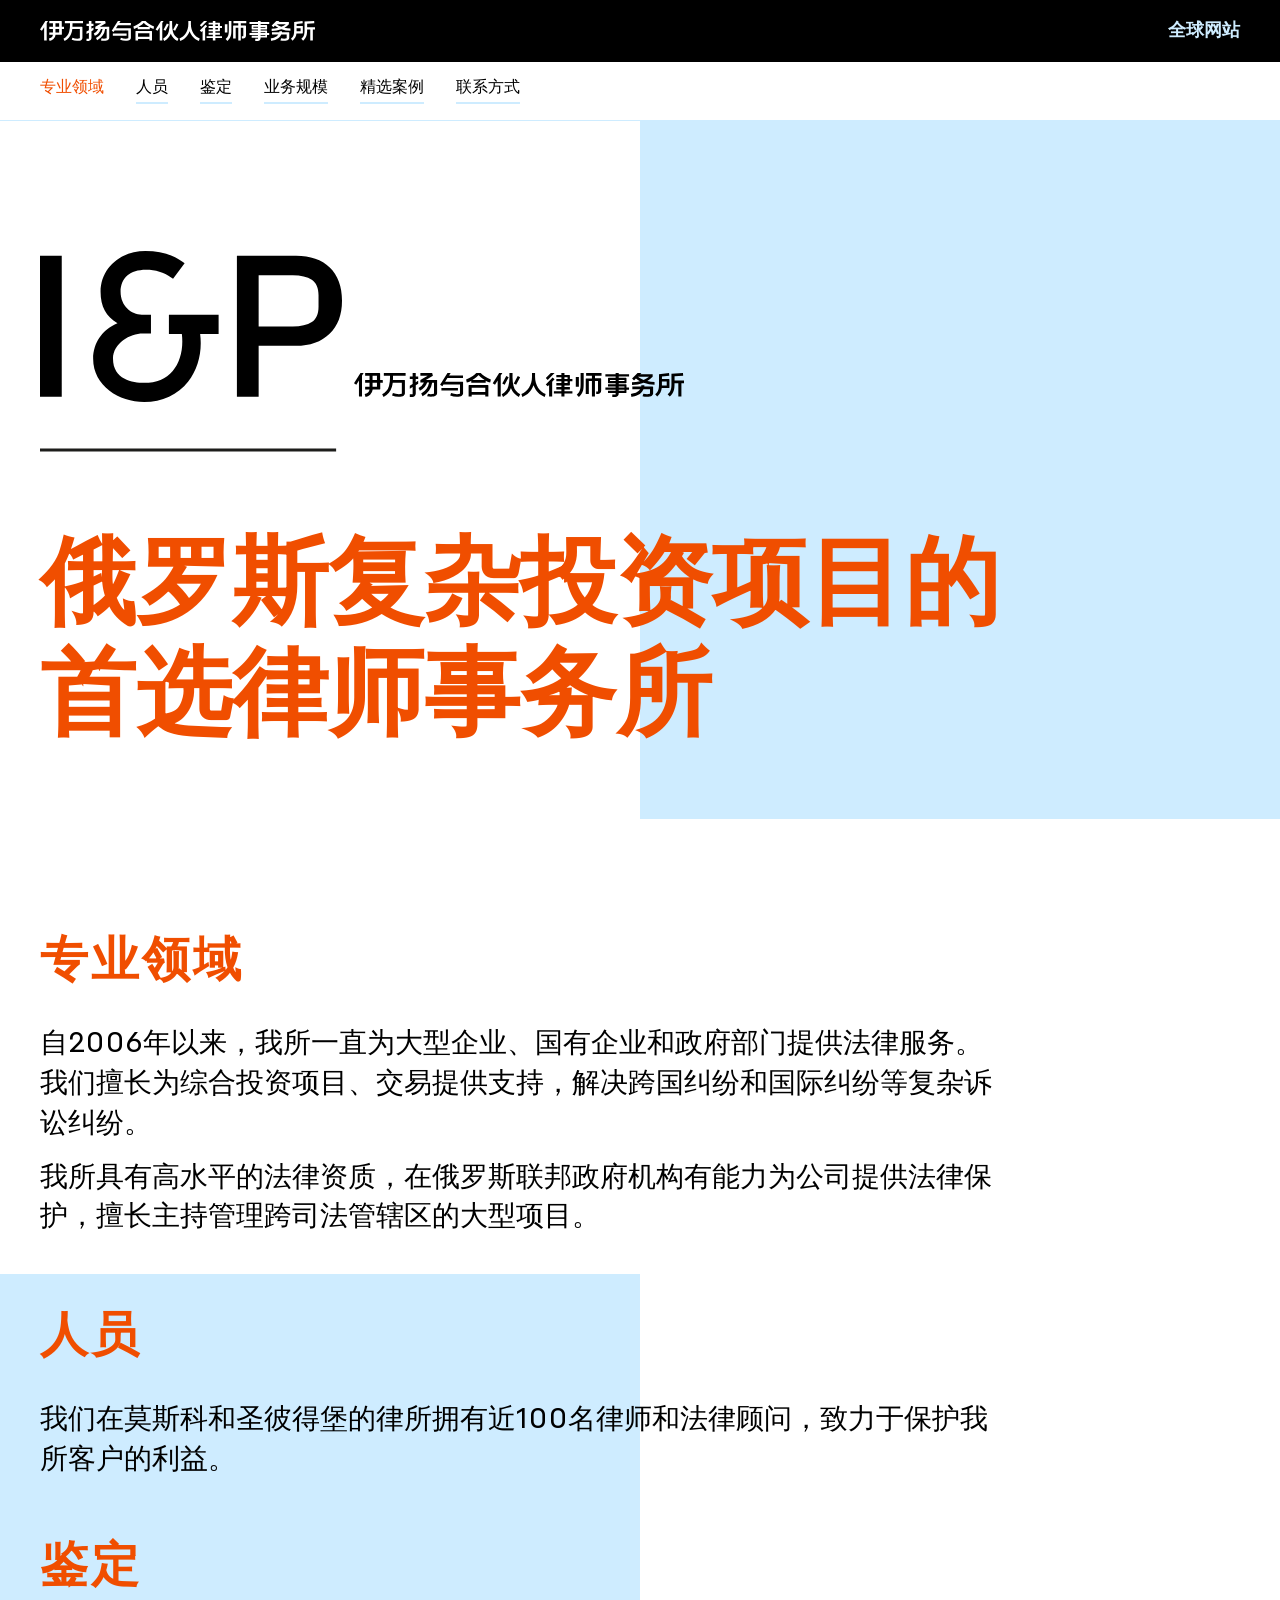
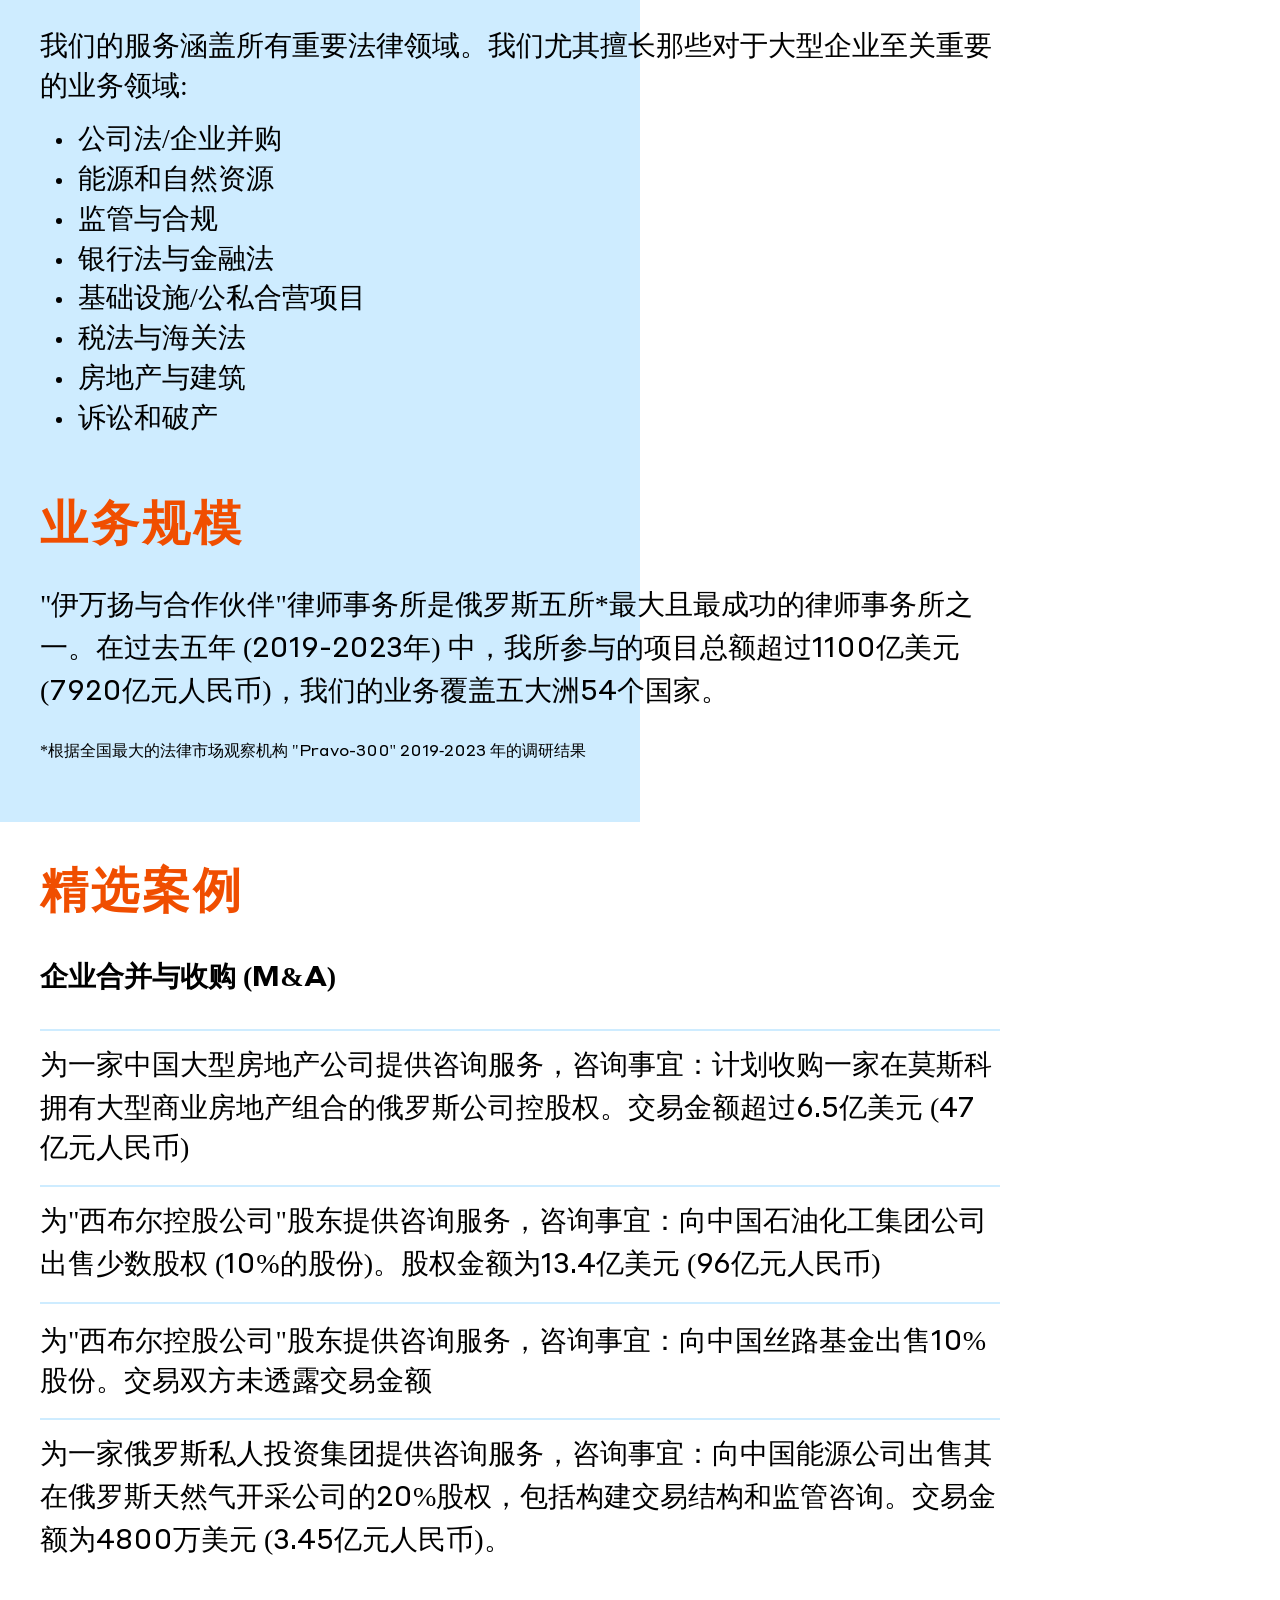
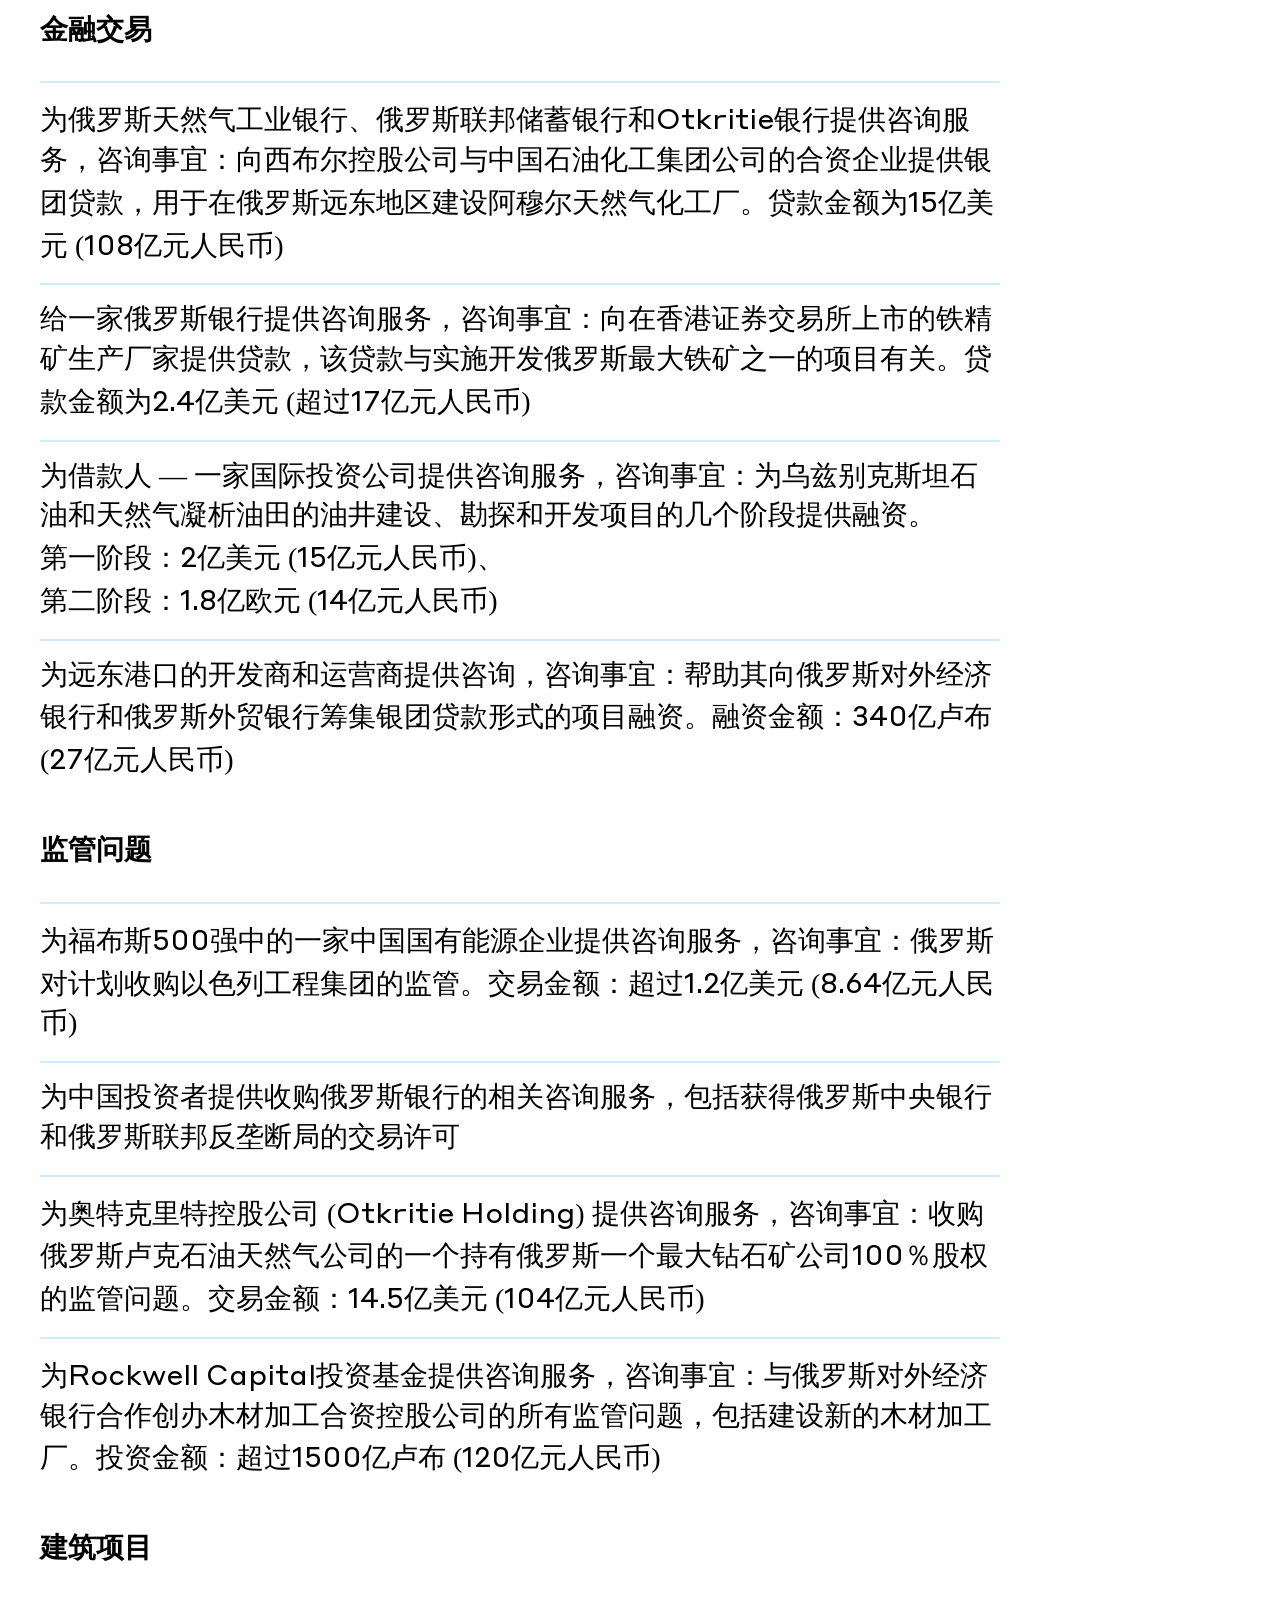
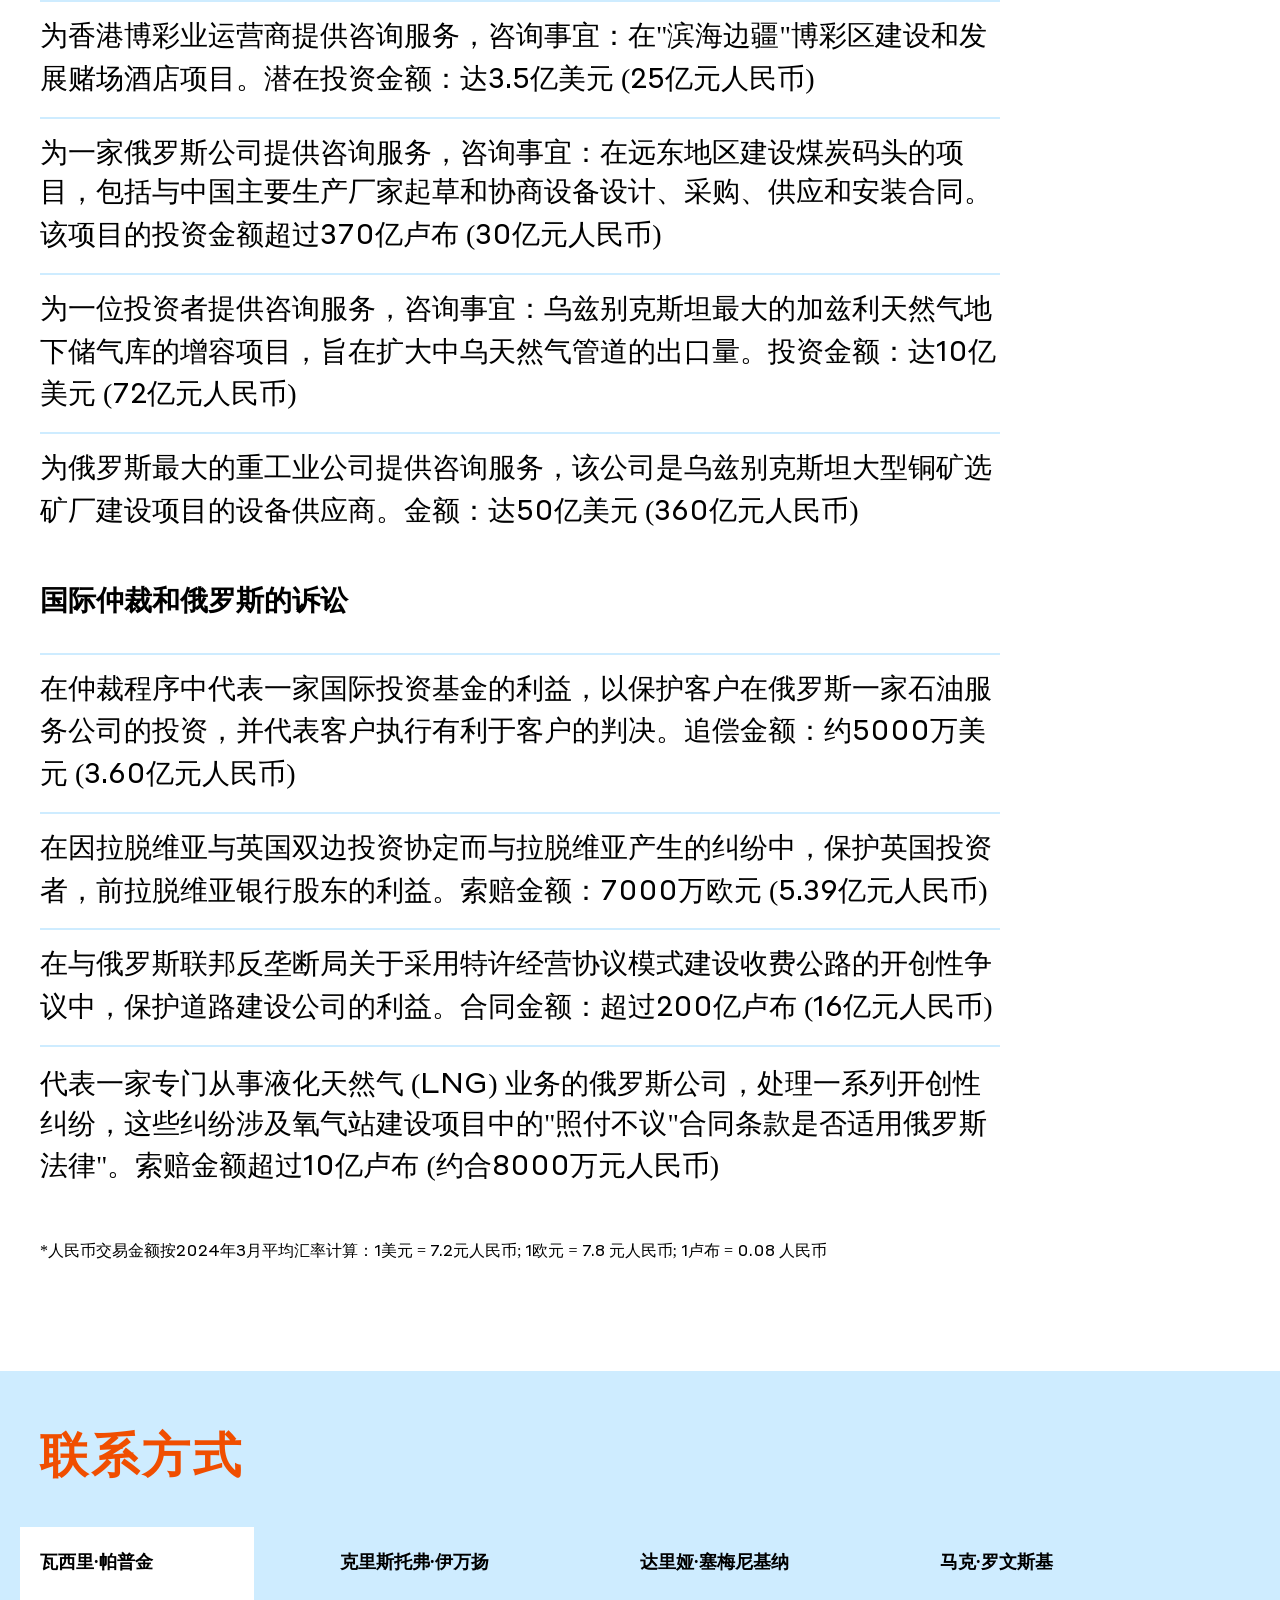
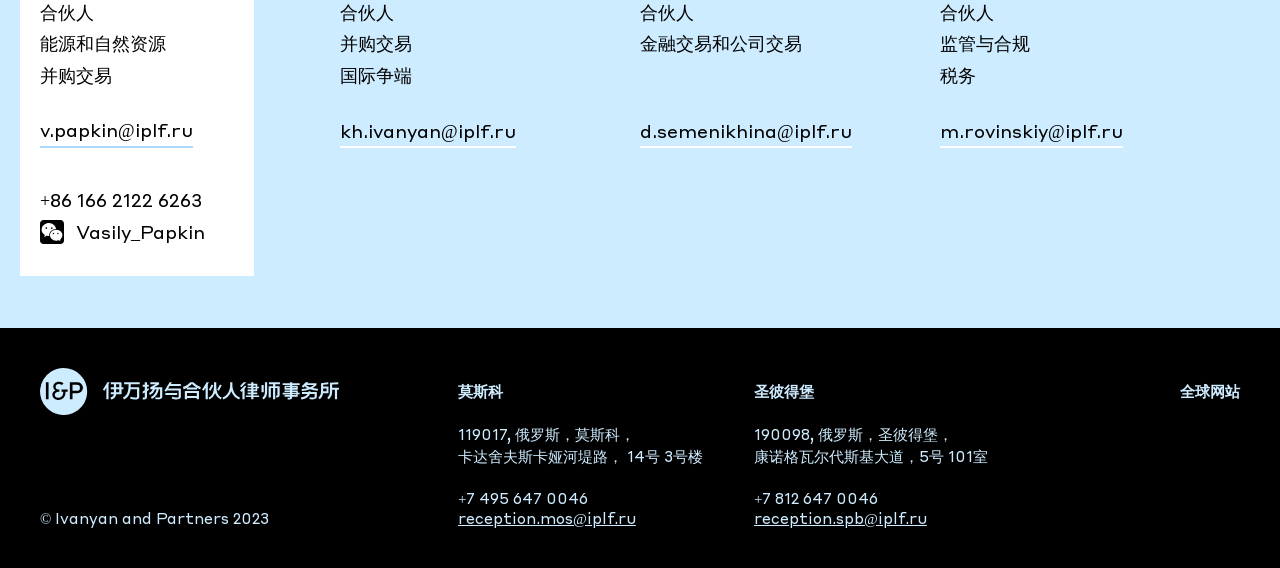
==== commit 0727677c: "footer fix" ====
--- a/public/index.html
+++ b/public/index.html
@@ -146,7 +146,7 @@
               <div class="top-footer__column top-footer__column--white"> 
                 <div class="top-footer__column-title">瓦西里·帕普金</div>
                 <ul class="top-footer__column-list">
-                  <li class="top-footer__column-item">顾问</li>
+                  <li class="top-footer__column-item">合伙人</li>
                   <li class="top-footer__column-item">能源和自然资源</li>
                   <li class="top-footer__column-item">并购交易</li>
                 </ul>
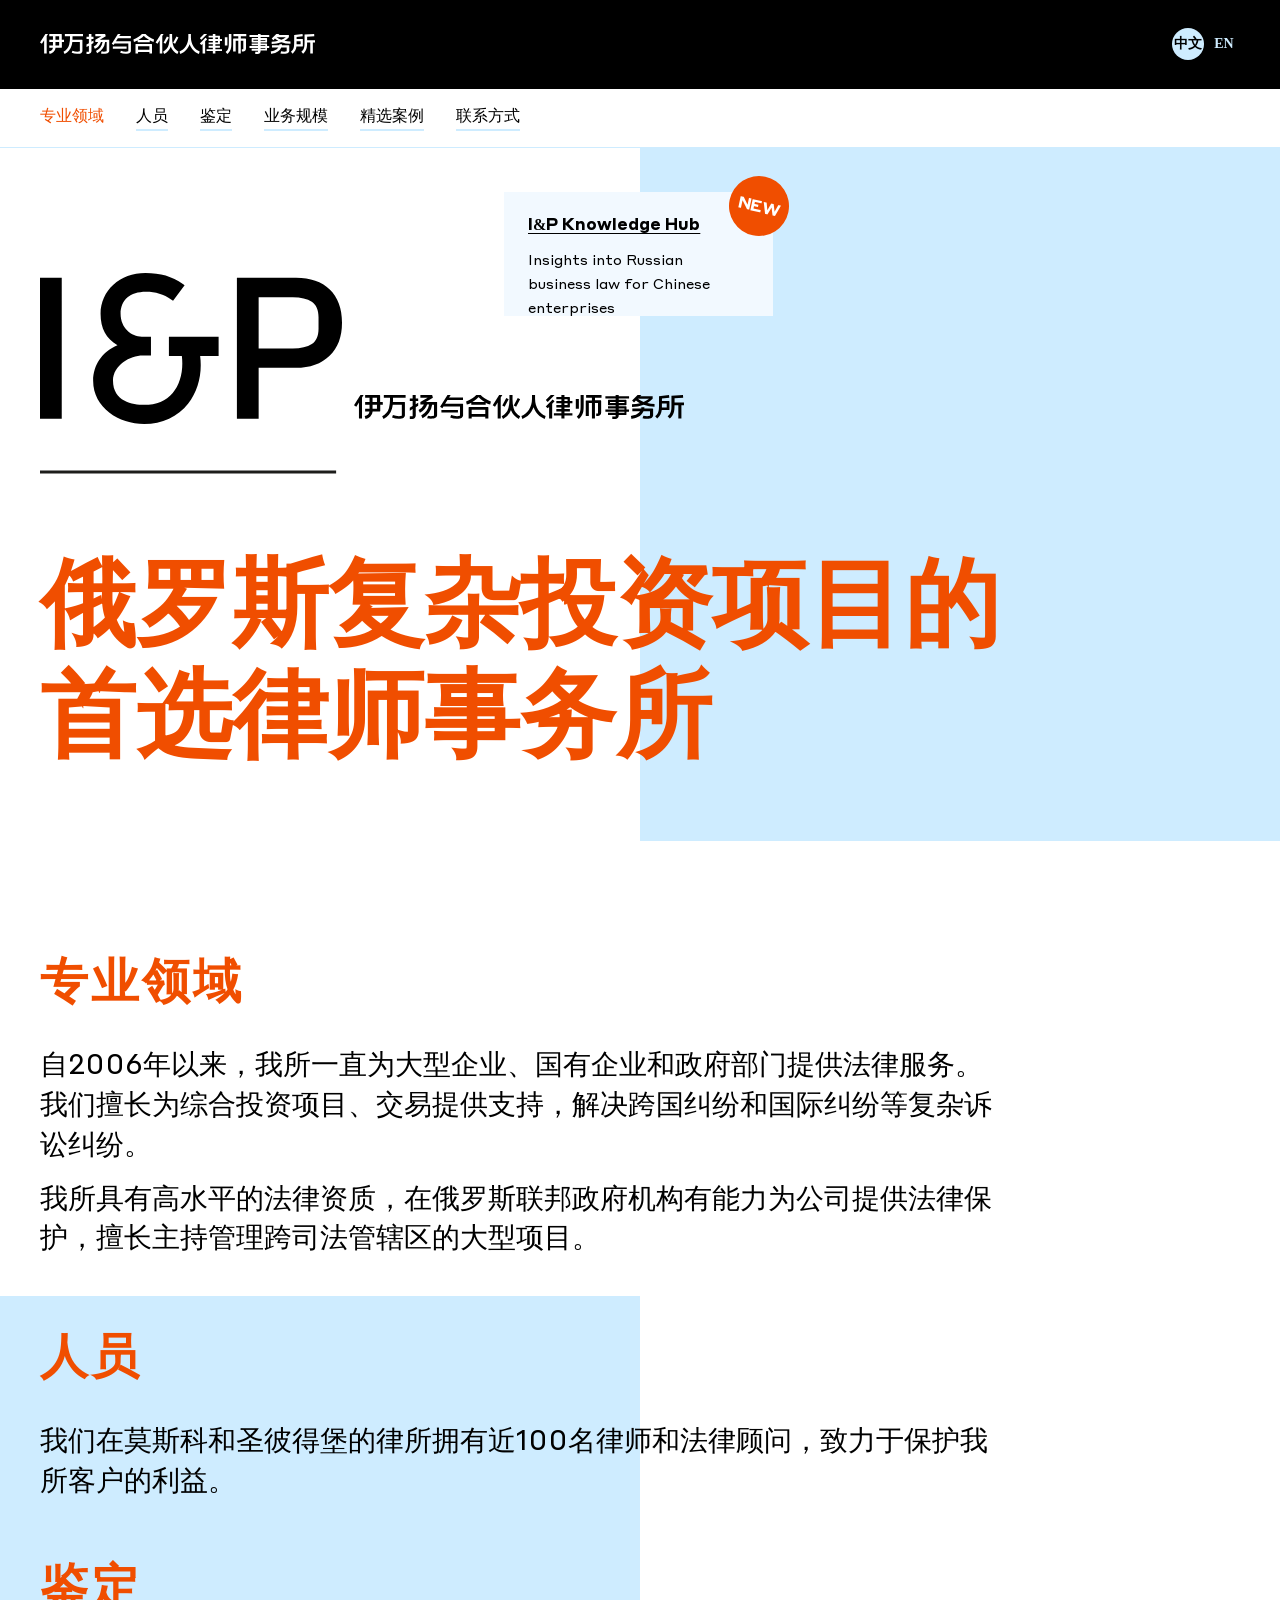
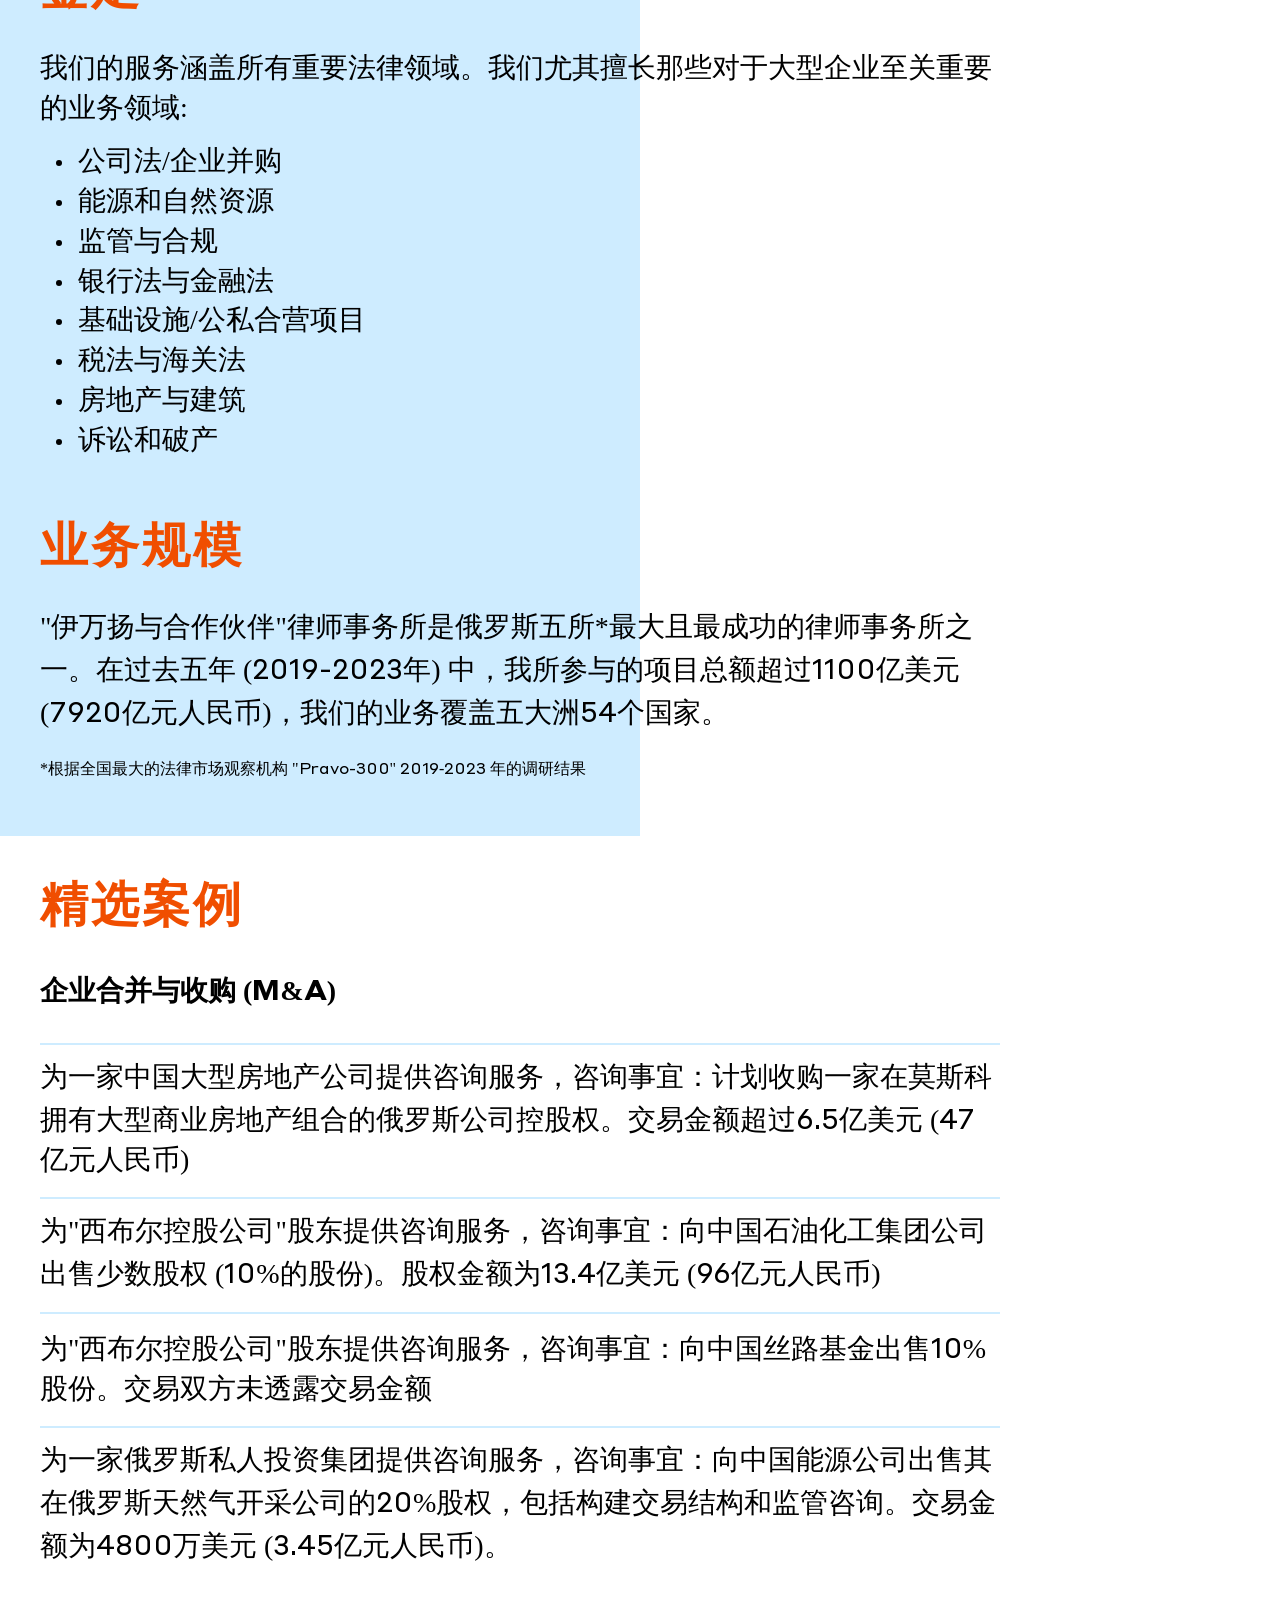
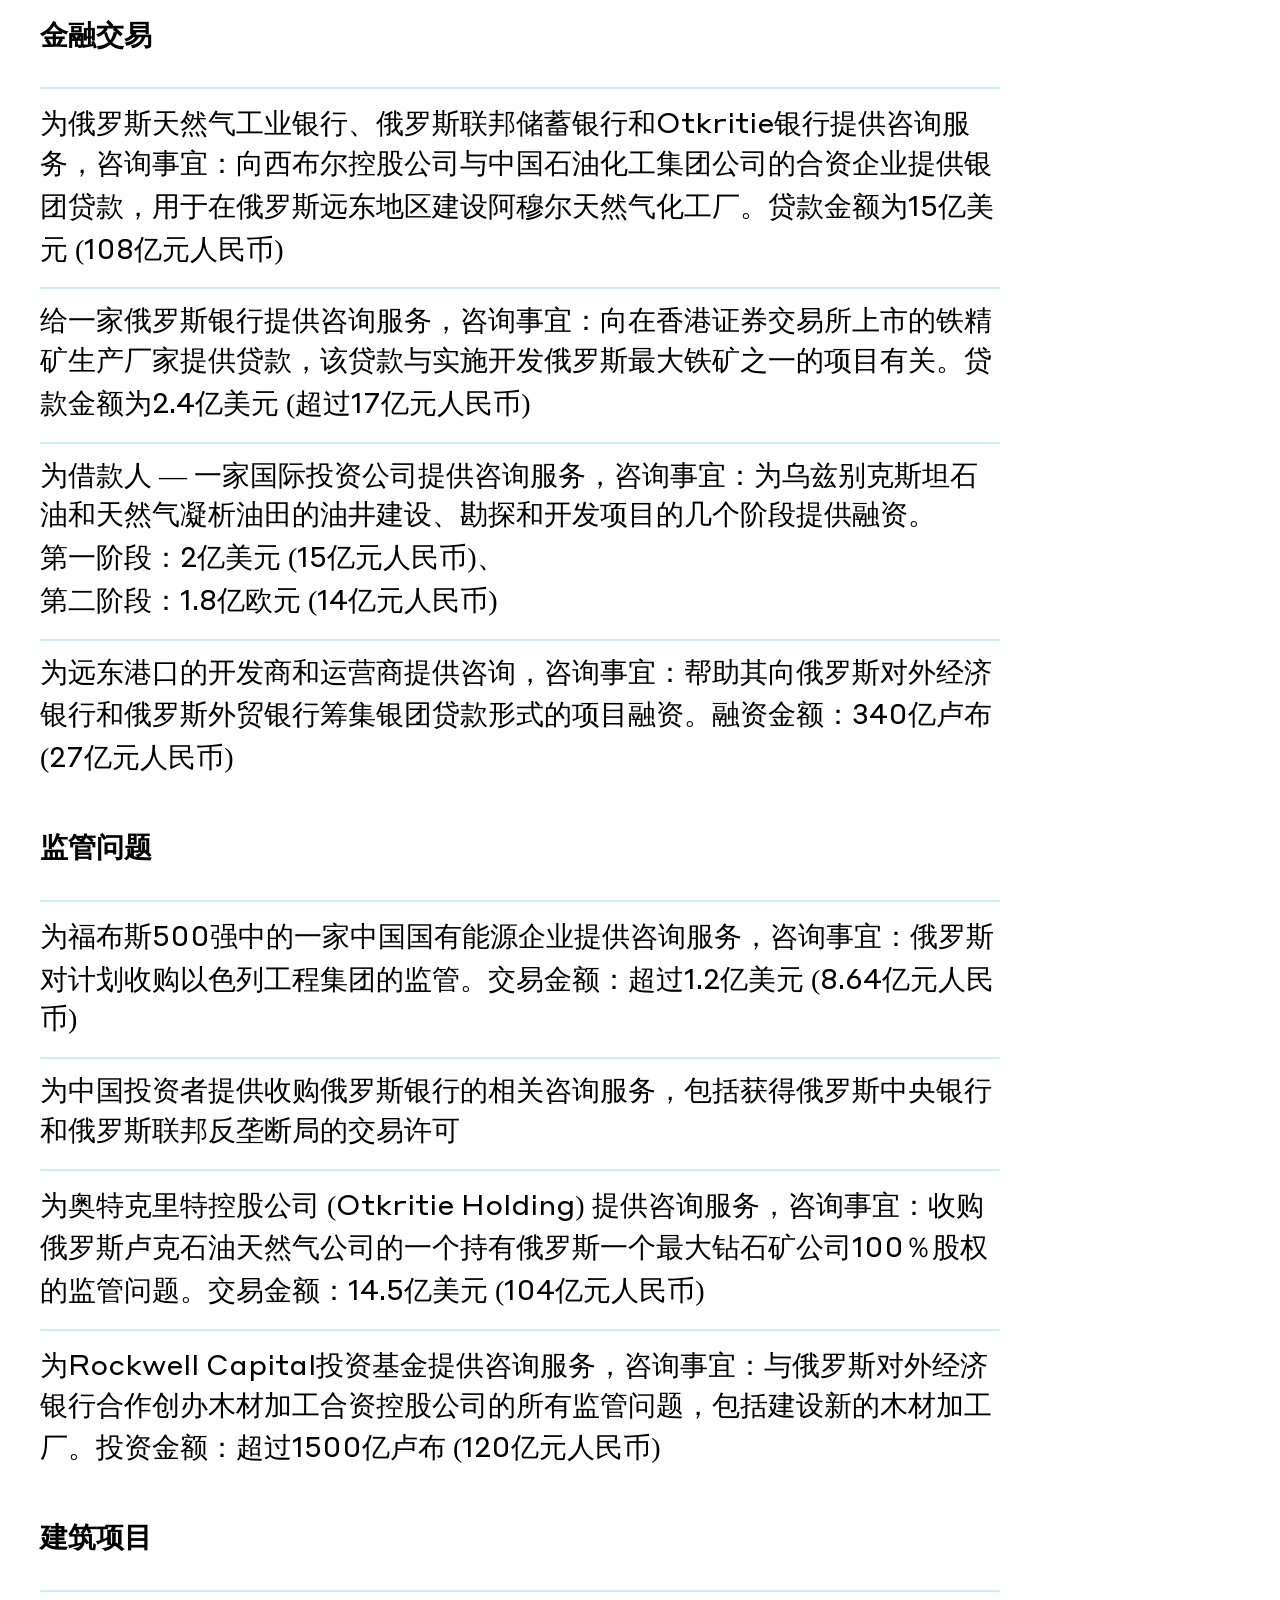
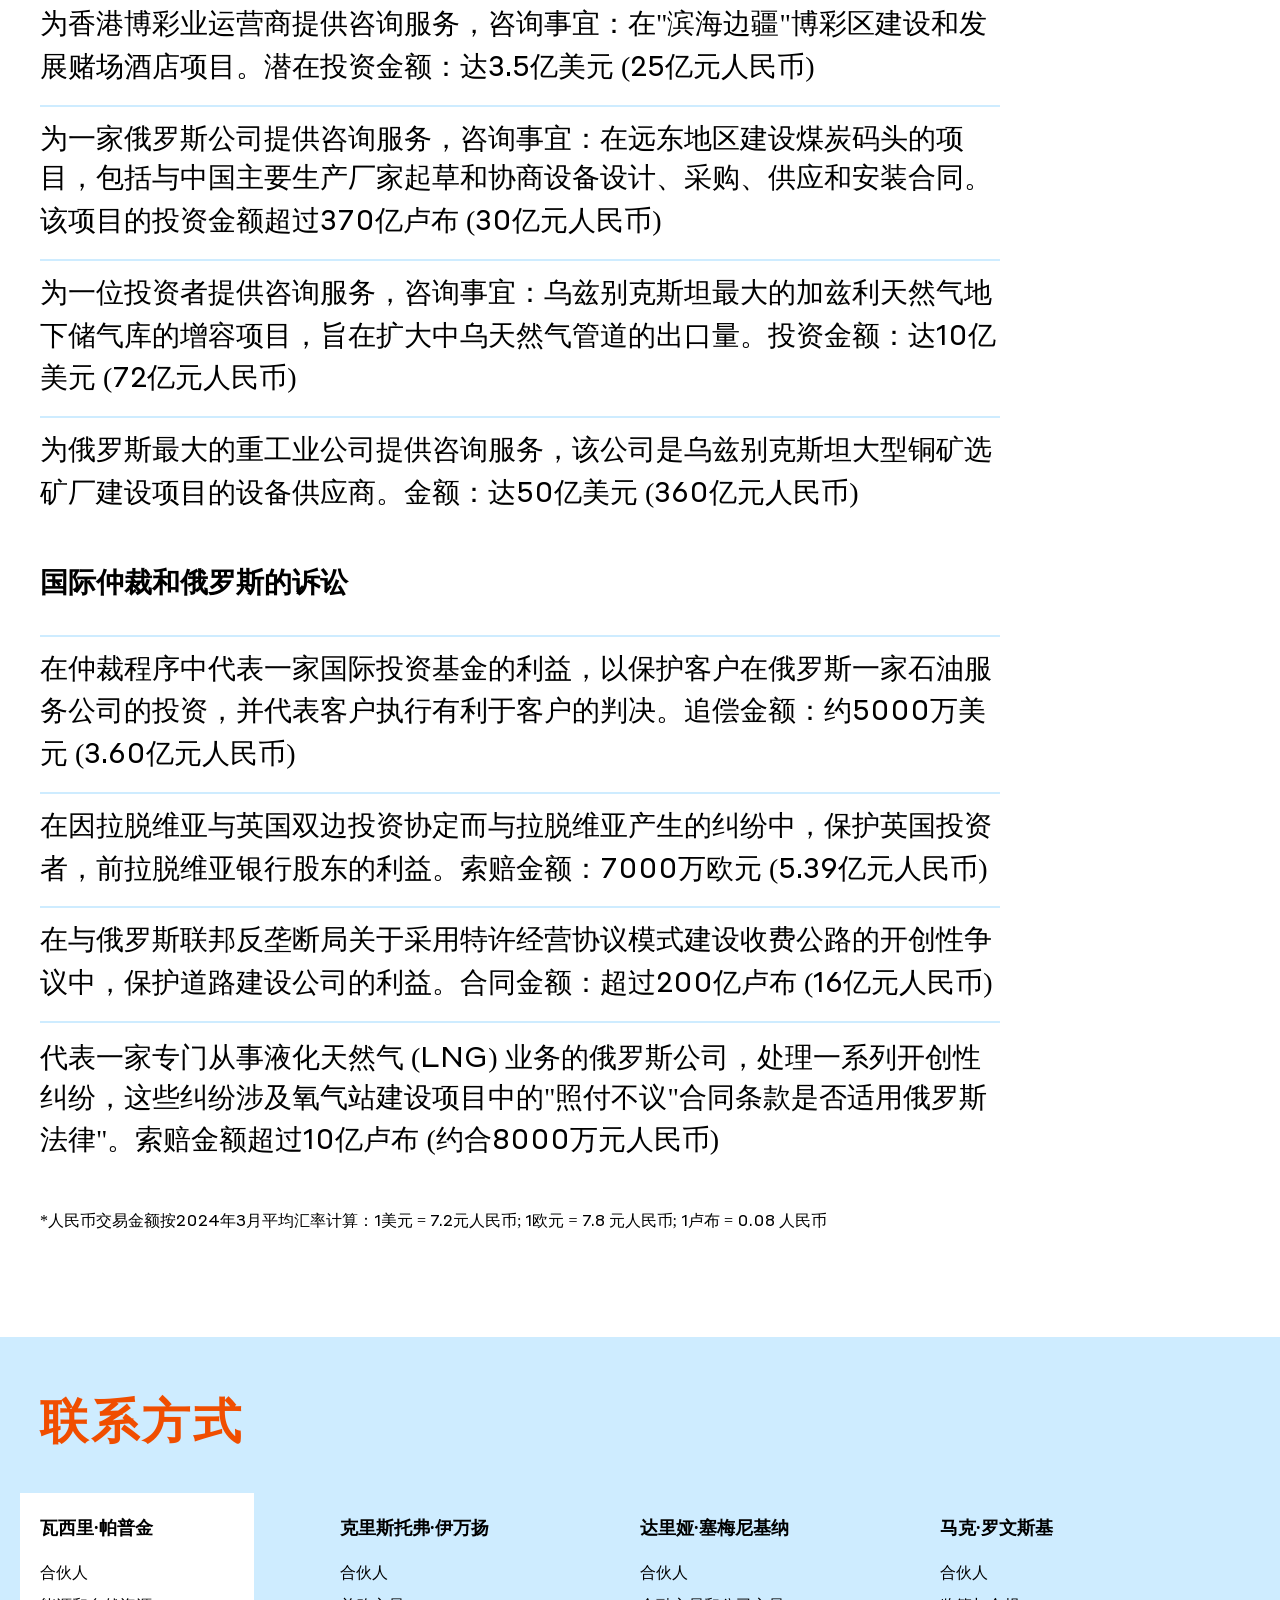
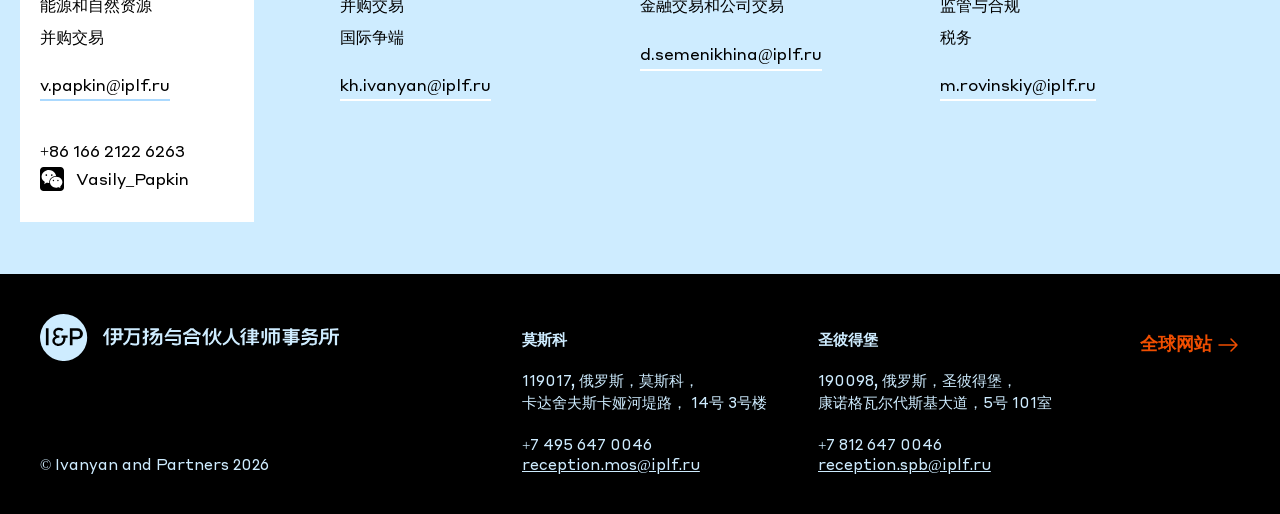
==== commit 4a47f38c: "add en" ====
--- a/public/index.html
+++ b/public/index.html
@@ -1,5 +1,5 @@
 <!DOCTYPE html>
-<html lang="ru">
+<html lang="zh-CN">
   <head>
     <meta charset="UTF-8">
     <meta name="viewport" content="width=device-width, initial-scale=1.0">
@@ -22,21 +22,35 @@
     <div class="wrapper">
       <header class="header">
         <div class="header__top"> 
-          <div class="header__logo"> <img src="images/logo.svg" alt="alt"></div>
-          <div class="header__right"> <a href="https://ivanyan.partners/en/">全球网站</a></div>
+          <div class="header__logo"><img src="images/logo.svg" alt="伊万扬与合伙人律师事务所"></div>
+          <nav class="header__languages" aria-label="Language selector"><a class="header__language header__language--active" href="/" lang="zh-CN" aria-current="page">中文</a><a class="header__language" href="en.html" lang="en">EN</a>
+          </nav>
         </div>
         <div class="header__bottom"> 
-          <div class="my-container"><img class="header__burger" src="images/menu-mobile.png" alt="alt">
-            <div class="header__menu menu-header"><img class="menu-header__close" src="images/menu-mobile-close.png" alt="alt">
-              <ul class="menu-header__list"> 
-                <li class="menu-header__item"> <a class="menu-header__link click" href=""><span>专业领域</span></a></li>
-                <li class="menu-header__item"> <a class="menu-header__link click" href=""><span>人员</span></a></li>
-                <li class="menu-header__item"> <a class="menu-header__link click" href=""><span>鉴定</span></a></li>
-                <li class="menu-header__item"> <a class="menu-header__link click" href=""><span>业务规模</span></a></li>
-                <li class="menu-header__item"> <a class="menu-header__link click" href=""><span>精选案例</span></a></li>
-                <li class="menu-header__item"> <a class="menu-header__link click" href=""><span>联系方式</span></a></li>
-              </ul>
-            </div>
+          <div class="my-container">
+            <button class="header__burger" type="button" aria-label="Open menu" aria-expanded="false"><img src="images/menu-mobile.png" alt=""></button>
+            <nav class="header__menu menu-header" aria-label="Main menu">
+              <div class="menu-header__panel">
+                <button class="menu-header__close" type="button" aria-label="Close menu"><img src="images/menu-mobile-close.png" alt=""></button>
+                <ul class="menu-header__list menu-header__list--en">
+                  <li class="menu-header__item"><a class="menu-header__link click" href=""><span>专业领域</span></a></li>
+                  <li class="menu-header__item"><a class="menu-header__link click" href=""><span>人员</span></a></li>
+                  <li class="menu-header__item"><a class="menu-header__link click" href=""><span>鉴定</span></a></li>
+                  <li class="menu-header__item"><a class="menu-header__link click" href=""><span>业务规模</span></a></li>
+                  <li class="menu-header__item"><a class="menu-header__link click" href=""><span>精选案例</span></a></li>
+                  <li class="menu-header__item"><a class="menu-header__link click" href=""><span>联系方式</span></a></li>
+                </ul>
+                <div class="menu-header__utilities"><a class="menu-header__utility-link menu-header__utility-link--hub" href="#knowledge-hub"><span>知识中心</span>
+                    <svg class="menu-header__utility-arrow" width="24" height="24" viewBox="0 0 24 24" fill="none" xmlns="http://www.w3.org/2000/svg" aria-hidden="true">
+                      <path d="M15 18L21 12L15 6M21 12L3 12" stroke="#000" stroke-width="1.5" stroke-linecap="round" stroke-linejoin="round"></path>
+                    </svg></a><a class="menu-header__utility-link" href="https://ivanyan.partners/en/"><span>全球网站</span>
+                    <svg class="menu-header__utility-arrow" width="24" height="24" viewBox="0 0 24 24" fill="none" xmlns="http://www.w3.org/2000/svg" aria-hidden="true">
+                      <path d="M15 18L21 12L15 6M21 12L3 12" stroke="#000" stroke-width="1.5" stroke-linecap="round" stroke-linejoin="round"></path>
+                    </svg></a></div>
+                <div class="menu-header__brand" aria-hidden="true"><img src="images/logo-footer.svg" alt="">
+                </div>
+              </div>
+            </nav>
           </div>
         </div>
       </header>
@@ -44,6 +58,10 @@
         <section class="intro">
           <div class="my-container"> 
             <div class="intro__body">
+              <aside class="intro__knowledge-hub" id="knowledge-hub" aria-label="I&amp;P Knowledge Hub"><span class="intro__knowledge-new">NEW</span>
+                <p class="intro__knowledge-title">I&amp;P Knowledge Hub</p>
+                <p class="intro__knowledge-text">Insights into Russian business law for Chinese enterprises</p>
+              </aside>
               <div class="intro__logo"><img src="images/logo-intro.svg" alt="alt"></div>
               <h1 class="intro__title">俄罗斯复杂投资项目的首选律师事务所</h1>
             </div>
@@ -198,8 +216,11 @@
         <div class="footer__bottom bottom-footer">
           <div class="bottom-footer__left"> 
             <div class="bottom-footer__logo"> <img src="images/logo-footer.svg" alt="alt"></div>
-            <div class="bottom-footer__left-link"> <a href="https://ivanyan.partners/en/">全球网站</a></div>
-            <div class="bottom-footer__copyright bottom-footer__copyright--desk">© Ivanyan and Partners 2023</div>
+            <div class="bottom-footer__left-link"> <a class="bottom-footer__global-link" href="https://ivanyan.partners/en/"><span>全球网站</span>
+                <svg class="bottom-footer__global-arrow" width="24" height="24" viewBox="0 0 24 24" fill="none" xmlns="http://www.w3.org/2000/svg" aria-hidden="true">
+                  <path d="M15 18L21 12L15 6M21 12L3 12" stroke="#F04E00" stroke-width="1.5" stroke-linecap="round" stroke-linejoin="round"></path>
+                </svg></a></div>
+            <div class="bottom-footer__copyright bottom-footer__copyright--desk">© Ivanyan and Partners 2026</div>
           </div>
           <div class="bottom-footer__middle"> 
             <div class="bottom-footer__middle-row">
@@ -215,8 +236,11 @@
               </div>
             </div>
           </div>
-          <div class="bottom-footer__right"> <a href="https://ivanyan.partners/en/">全球网站</a></div>
-          <div class="bottom-footer__copyright bottom-footer__copyright--mob"> <a href="">© Ivanyan and Partners 2023</a></div>
+          <div class="bottom-footer__right"> <a class="bottom-footer__global-link" href="https://ivanyan.partners/en/"><span>全球网站</span>
+              <svg class="bottom-footer__global-arrow" width="24" height="24" viewBox="0 0 24 24" fill="none" xmlns="http://www.w3.org/2000/svg" aria-hidden="true">
+                <path d="M15 18L21 12L15 6M21 12L3 12" stroke="#F04E00" stroke-width="1.5" stroke-linecap="round" stroke-linejoin="round"></path>
+              </svg></a></div>
+          <div class="bottom-footer__copyright bottom-footer__copyright--mob"> <a href="">© Ivanyan and Partners 2026</a></div>
         </div>
       </footer>
     </div>
--- a/public/css/main.min.css
+++ b/public/css/main.min.css
@@ -1,2 +1,2 @@
-@charset "UTF-8";*{padding:0;margin:0;border:0;-webkit-box-sizing:border-box;box-sizing:border-box}*,:after,:before{-webkit-box-sizing:border-box;box-sizing:border-box}:focus,a:active{outline:0}a:active,a:focus{outline:0}a{color:inherit}aside,footer,header,nav{display:block}body,html{height:100%;width:100%;font-size:100%;line-height:1;font-size:14px;-ms-text-size-adjust:100%;-moz-text-size-adjust:100%;-webkit-text-size-adjust:100%}button,input,textarea{font-family:inherit}input::-ms-clear{display:none}button{padding:0;border:none;font:inherit;color:inherit;background-color:transparent;cursor:pointer}button::-moz-focus-inner{padding:0;border:0}a,a:visited{text-decoration:none}a:hover{text-decoration:none}ul li{list-style:none}img{vertical-align:top}h1,h2,h3,h4,h5,h6{font-size:inherit;font-weight:400}@font-face{font-family:Noto Sans SC;src:url(../fonts/NotoSansSC_Bold/NotoSansSC_Bold.eot);src:local("NotoSansSC_Bold"),local("../fonts/NotoSansSC_Bold/NotoSansSC_Bold"),url(../fonts/NotoSansSC_Bold/NotoSansSC_Bold.eot?#iefix) format("embedded-opentype"),url(../fonts/NotoSansSC_Bold/NotoSansSC_Bold.woff) format("woff"),url(../fonts/NotoSansSC_Bold/NotoSansSC_Bold.ttf) format("truetype");font-weight:700;font-style:normal;font-display:swap}@font-face{font-family:Noto Sans SC;src:url(../fonts/NotoSansSC_Regular/NotoSansSC_Regular.eot);src:local("NotoSansSC_Regular"),local("../fonts/NotoSansSC_Regular/NotoSansSC_Regular"),url(../fonts/NotoSansSC_Regular/NotoSansSC_Regular.eot?#iefix) format("embedded-opentype"),url(../fonts/NotoSansSC_Regular/NotoSansSC_Regular.woff) format("woff"),url(../fonts/NotoSansSC_Regular/NotoSansSC_Regular.ttf) format("truetype");font-weight:400;font-style:normal;font-display:swap}@font-face{font-family:Noto Sans TC;src:url(../fonts/NotoSansSC_Regular/NotoSansTC_Regular.eot);src:local("NotoSansTC_Regular"),local("../fonts/NotoSansTC_Regular/NotoSansTC_Regular"),url(../fonts/NotoSansTC_Regular/NotoSansTC_Regular.eot?#iefix) format("embedded-opentype"),url(../fonts/NotoSansTC_Regular/NotoSansTC_Regular.woff) format("woff"),url(../fonts/NotoSansTC_Regular/NotoSansTC_Regular.ttf) format("truetype");font-weight:400;font-style:normal;font-display:swap}@font-face{font-family:Styrene A LC Web;src:url(../fonts/NotoSansSC_Regular/StyreneAWeb_Bold.eot);src:local("StyreneAWeb_Bold"),local("../fonts/StyreneAWeb_Bold/StyreneAWeb_Bold"),url(../fonts/StyreneAWeb_Bold/StyreneAWeb_Bold.eot?#iefix) format("embedded-opentype"),url(../fonts/StyreneAWeb_Bold/StyreneAWeb_Bold.woff) format("woff"),url(../fonts/StyreneAWeb_Bold/StyreneAWeb_Bold.ttf) format("truetype");font-weight:700;font-style:normal;font-display:swap}@font-face{font-family:Styrene A LC Web;src:url(../fonts/StyreneAWeb_Regular/StyreneAWeb_Regular.eot);src:local("StyreneAWeb_Regular"),local("../fonts/StyreneAWeb_Regular/StyreneAWeb_Regular"),url(../fonts/StyreneAWeb_Regular/StyreneAWeb_Regular.eot?#iefix) format("embedded-opentype"),url(../fonts/StyreneAWeb_Regular/StyreneAWeb_Regular.woff) format("woff"),url(../fonts/StyreneAWeb_Regular/StyreneAWeb_Regular.ttf) format("truetype");font-weight:400;font-style:normal;font-display:swap}.wrapper{display:-webkit-box;display:-ms-flexbox;display:flex;-webkit-box-orient:vertical;-webkit-box-direction:normal;-ms-flex-direction:column;flex-direction:column;height:100%}.wrapper .main{-webkit-box-flex:1;-ms-flex:1 1 auto;flex:1 1 auto}.my-container{width:1040px;padding:0 40px;margin:0 auto;max-width:100%}@media (max-width:1372px){.my-container{width:100%}}@media (max-width:767px){.my-container{padding:0 20px}}.my-container>*{max-width:960px}span.text-other-family{font-family:Styrene A LC Web!important}.header{position:fixed;top:0;left:0;right:0;z-index:99}.header__top{padding:15px 40px;background:#000;display:-webkit-box;display:-ms-flexbox;display:flex;-webkit-box-align:center;-ms-flex-align:center;align-items:center;-webkit-box-pack:justify;-ms-flex-pack:justify;justify-content:space-between}@media (max-width:767px){.header__top{padding:10px 20px}}.header__logo{width:275px;height:20px}@media (max-width:767px){.header__logo{width:213px;height:15px}}.header__logo img{width:100%;height:100%}.header__right a{color:#ceecff;font-family:Noto Sans SC;font-size:18px;font-style:normal;font-weight:700;line-height:177.778%;-webkit-transition:all .3s ease 0s;-o-transition:all .3s ease 0s;transition:all .3s ease 0s}.header__right a:hover{color:var(--black,#f04e00)}@media (max-width:767px){.header__right a{font-size:15px}}.header__bottom{border-bottom:1px solid var(--blue,#ceecff);background:var(--white,#fff)}@media (max-width:479px){.header__bottom{position:relative}}.header__burger{display:none}@media (max-width:479px){.header__burger{width:56px;height:56px;display:block;position:absolute;z-index:9;top:20px;right:20px}}.menu-header{margin:0 -16px}@media (max-width:479px){.menu-header{position:fixed;top:-110%;left:0;width:100%;height:100%;z-index:99;background-color:#fff;padding:80px 0 40px;margin:0;overflow:auto;-webkit-transition:all .3s ease 0s;-o-transition:all .3s ease 0s;transition:all .3s ease 0s;opacity:0}}.menu-header.js-active{top:0;opacity:1}.menu-header__close{display:none}@media (max-width:479px){.menu-header__close{display:block;width:20px;height:20px;position:absolute;top:35px;right:35px}}.menu-header__list{display:-webkit-box;display:-ms-flexbox;display:flex;-webkit-box-align:center;-ms-flex-align:center;align-items:center}@media (max-width:767px){.menu-header__list{-webkit-box-pack:center;-ms-flex-pack:center;justify-content:center}}@media (max-width:479px){.menu-header__list{-webkit-box-orient:vertical;-webkit-box-direction:normal;-ms-flex-direction:column;flex-direction:column;-webkit-box-align:stretch;-ms-flex-align:stretch;align-items:stretch}}.menu-header__link{display:block;padding:12px 16px 16px;color:var(--black,#000);font-family:Noto Sans SC;font-size:16px;font-style:normal;font-weight:400;line-height:125%;-webkit-transition:color 250ms ease,-webkit-box-shadow 250ms cubic-bezier(1,.05,.43,1.03);transition:color 250ms ease,-webkit-box-shadow 250ms cubic-bezier(1,.05,.43,1.03);-o-transition:color 250ms ease,box-shadow 250ms cubic-bezier(1,.05,.43,1.03);transition:color 250ms ease,box-shadow 250ms cubic-bezier(1,.05,.43,1.03);transition:color 250ms ease,box-shadow 250ms cubic-bezier(1,.05,.43,1.03),-webkit-box-shadow 250ms cubic-bezier(1,.05,.43,1.03)}@media (max-width:767px){.menu-header__link{padding:16px 12px}}@media (max-width:479px){.menu-header__link{padding:0;margin-bottom:10px}}.menu-header__link span{display:inline-block;padding-top:4px;padding-bottom:4px;border-bottom:2px solid #ceecff;-webkit-transition:all .3s ease 0s;-o-transition:all .3s ease 0s;transition:all .3s ease 0s}@media (max-width:479px){.menu-header__link span{padding:4px 20px 4px;width:100%}}.menu-header__link:hover{color:var(--black,#f04e00)}.menu-header__link:hover span{-webkit-box-shadow:inset 0 -32px 0 0 #cfedff;box-shadow:inset 0 -32px 0 0 #cfedff}.menu-header__link.js-active{color:var(--black,#f04e00)}.menu-header__link.js-active span{border-bottom:2px solid transparent}.footer{margin-top:105px}@media (max-width:767px){.footer{margin-top:84px}}.footer__top{background:var(--blue,#ceecff)}.footer__bottom{background:var(--black,#000);padding:40px}@media (max-width:767px){.footer__bottom{padding:32px 20px 40px}}.top-footer__container{width:1372px;max-width:100%;margin:0 auto;padding:60px 40px 80px}@media (max-width:767px){.top-footer__container{padding:40px 20px}}.top-footer__title{color:var(--orange,#f04e00);font-family:Noto Sans SC;font-size:48px;font-style:normal;font-weight:700;line-height:116.667%;letter-spacing:2.88px}@media (max-width:767px){.top-footer__title{font-size:36px}}.top-footer__row{margin-top:60px;display:-webkit-box;display:-ms-flexbox;display:flex}@media (max-width:1199px){.top-footer__row{-ms-flex-wrap:wrap;flex-wrap:wrap;row-gap:60px;max-width:690px}}@media (max-width:767px){.top-footer__row{margin-top:20px;-ms-flex-wrap:wrap;flex-wrap:wrap;row-gap:24px}}.top-footer__column{position:relative;-webkit-box-flex:0;-ms-flex:0 0 25%;flex:0 0 25%;display:-webkit-box;display:-ms-flexbox;display:flex;-webkit-box-orient:vertical;-webkit-box-direction:normal;-ms-flex-direction:column;flex-direction:column}@media (max-width:1199px){.top-footer__column{-webkit-box-flex:0;-ms-flex:0 1 50%;flex:0 1 50%}}@media (max-width:767px){.top-footer__column{-webkit-box-flex:0;-ms-flex:0 1 100%;flex:0 1 100%}}.top-footer__column--white:before{content:"";width:234px;height:calc(100% + 48px);position:absolute;top:-20px;left:-20px;background-color:#fff;z-index:0}@media (max-width:1199px){.top-footer__column--white:before{width:254px;left:-40px}}@media (max-width:767px){.top-footer__column--white:before{content:none}}.top-footer__column--white .top-footer__bottom a{border-bottom:2px solid #abd9fe}@media (max-width:767px){.top-footer__column--white .top-footer__bottom a{border-bottom:2px solid #fff}}.top-footer__column-title{position:relative;color:#000;font-family:Noto Sans SC;font-size:18px;font-style:normal;font-weight:700;line-height:177.778%}.top-footer__column-list{position:relative;margin-top:20px;-webkit-box-flex:1;-ms-flex:1 1 auto;flex:1 1 auto;max-height:96px}@media (max-width:767px){.top-footer__column-list{margin-top:16px}}.top-footer__column-item{position:relative;color:#000;font-family:Noto Sans SC;font-size:18px;font-style:normal;font-weight:400;line-height:177.778%}@media (max-width:767px){.top-footer__column-item{line-height:155.55%}}.top-footer__contacts{position:relative;margin-top:20px}@media (max-width:767px){.top-footer__contacts{margin-top:12px;margin-bottom:24px}}.top-footer__contacts:before{content:none;width:234px;height:calc(100% + 15px);position:absolute;top:-5px;left:-20px;background-color:#fff;z-index:0}@media (max-width:767px){.top-footer__contacts:before{content:""}}.top-footer__contact{position:relative;display:-webkit-box;display:-ms-flexbox;display:flex;-webkit-box-align:center;-ms-flex-align:center;align-items:center}.top-footer__contact svg{width:24px;height:24px;margin-right:12px}.top-footer__contact a{color:var(--black,#000);font-family:Styrene A LC Web;font-size:18px;font-style:normal;font-weight:400;line-height:177.778%;-webkit-transition:all .3s ease 0s;-o-transition:all .3s ease 0s;transition:all .3s ease 0s}.top-footer__contact a:hover{color:var(--orange,#f04e00)}.top-footer__bottom{position:relative;margin-top:20px;padding-bottom:16px}@media (max-width:767px){.top-footer__bottom{margin-top:16px}}.top-footer__bottom span{color:var(--black,#000);font-family:Noto Sans SC;font-size:18px;font-style:normal;font-weight:400;line-height:177.778%}.top-footer__bottom a{border-bottom:2px solid #fff;display:inline-block;color:var(--black,#000);font-family:Styrene A LC Web;font-size:18px;font-style:normal;font-weight:400;line-height:177.778%;-webkit-transition:all .3s ease 0s;-o-transition:all .3s ease 0s;transition:all .3s ease 0s}.top-footer__bottom a:hover{color:var(--orange,#f04e00);border-bottom:2px solid transparent}.top-footer__bottom a:not(:first-child){margin-left:8px}.bottom-footer{display:-webkit-box;display:-ms-flexbox;display:flex}@media (max-width:767px){.bottom-footer{-webkit-box-orient:vertical;-webkit-box-direction:normal;-ms-flex-direction:column;flex-direction:column}}.bottom-footer__left{-webkit-box-flex:1;-ms-flex:1 1 auto;flex:1 1 auto;display:-webkit-box;display:-ms-flexbox;display:flex;-webkit-box-orient:vertical;-webkit-box-direction:normal;-ms-flex-direction:column;flex-direction:column}@media (max-width:767px){.bottom-footer__left{-webkit-box-orient:horizontal;-webkit-box-direction:normal;-ms-flex-direction:row;flex-direction:row;-webkit-box-pack:justify;-ms-flex-pack:justify;justify-content:space-between;-webkit-box-align:center;-ms-flex-align:center;align-items:center}}.bottom-footer__left-link{display:none}@media (max-width:999px){.bottom-footer__left-link{display:block;color:var(--blue,#ceecff);margin-bottom:32px;font-family:Noto Sans SC;font-size:15px;font-style:normal;font-weight:700;line-height:133.333%}}@media (max-width:767px){.bottom-footer__left-link{margin:0}}.bottom-footer__logo{-webkit-box-flex:1;-ms-flex:1 1 auto;flex:1 1 auto;max-width:355px}@media (max-width:1371px){.bottom-footer__logo{max-width:299px}}@media (max-width:999px){.bottom-footer__logo{max-width:299px}}@media (max-width:479px){.bottom-footer__logo{max-width:209px}}.bottom-footer__logo img{width:100%;height:auto}.bottom-footer__copyright{color:var(--blue,#ceecff);font-family:Styrene A LC Web;font-size:15px;font-style:normal;font-weight:400;line-height:normal}@media (max-width:767px){.bottom-footer__copyright--desk{display:none}}.bottom-footer__copyright--mob{display:none}@media (max-width:767px){.bottom-footer__copyright--mob{display:block;margin-top:56px}}.bottom-footer__middle{padding-top:16px;-webkit-box-flex:0;-ms-flex:0 0 572px;flex:0 0 572px}@media (max-width:1199px){.bottom-footer__middle{-webkit-box-flex:0;-ms-flex:0 0 396px;flex:0 0 396px}}@media (max-width:999px){.bottom-footer__middle{-webkit-box-flex:0;-ms-flex:0 0 272px;flex:0 0 272px}}@media (max-width:767px){.bottom-footer__middle{-webkit-box-flex:1;-ms-flex:1 1 100%;flex:1 1 100%;margin-top:56px;padding:0}}.bottom-footer__middle-row{display:-webkit-box;display:-ms-flexbox;display:flex;-webkit-box-pack:justify;-ms-flex-pack:justify;justify-content:space-between}@media (max-width:999px){.bottom-footer__middle-row{-webkit-box-orient:vertical;-webkit-box-direction:normal;-ms-flex-direction:column;flex-direction:column;row-gap:40px}}.bottom-footer__middle-column{-webkit-box-flex:0;-ms-flex:0 0 276px;flex:0 0 276px}@media (max-width:1199px){.bottom-footer__middle-column{-webkit-box-flex:0;-ms-flex:0 0 186px;flex:0 0 186px}}@media (max-width:999px){.bottom-footer__middle-column{-webkit-box-flex:0;-ms-flex:0 0 100%;flex:0 0 100%}}.bottom-footer__middle-title{color:var(--blue,#ceecff);font-family:Noto Sans SC;font-size:15px;font-style:normal;font-weight:700;line-height:133.333%}.bottom-footer__middle-adress{margin-top:20px;color:var(--blue,#ceecff);font-family:Styrene A LC Web;font-size:15px;font-style:normal;font-weight:400;line-height:20px}.bottom-footer__middle-adress span{font-family:Noto Sans SC}.bottom-footer__middle-contacts{margin-top:20px}.bottom-footer__middle-contacts a{color:var(--blue,#ceecff);font-family:Styrene A LC Web;font-size:15px;font-style:normal;font-weight:400;line-height:normal;display:block;-webkit-transition:all .3s ease 0s;-o-transition:all .3s ease 0s;transition:all .3s ease 0s}.bottom-footer__middle-contacts a:last-child{-webkit-text-decoration-line:underline;text-decoration-line:underline}.bottom-footer__middle-contacts a:hover{color:var(--black,#f04e00)}.bottom-footer__right{padding-top:16px;margin-left:150px}@media (max-width:1199px){.bottom-footer__right{margin-left:60px}}@media (max-width:999px){.bottom-footer__right{display:none}}.bottom-footer__right a{color:var(--blue,#ceecff);font-family:Noto Sans SC;font-size:15px;font-style:normal;font-weight:700;line-height:133.333%;-webkit-transition:all .3s ease 0s;-o-transition:all .3s ease 0s;transition:all .3s ease 0s}.bottom-footer__right a:hover{color:var(--black,#f04e00)}.intro{padding-top:163px;position:relative}.intro::before{content:"";position:absolute;z-index:-1;top:0;right:0;width:50%;height:100%;background-color:#ceecff}@media (max-width:767px){.intro{padding-top:138px}}@media (max-width:479px){.intro{padding-top:77px}}.intro__body{padding:88px 0 64px}@media (max-width:767px){.intro__body{padding:64px 0 40px}}@media (max-width:479px){.intro__body{padding:80px 0 60px}}.intro__logo{max-width:645px}@media (max-width:767px){.intro__logo{max-width:78.638%}}@media (max-width:479px){.intro__logo{max-width:100%}}.intro__logo img{width:100%;height:auto}.intro__title{margin-top:80px;color:var(--orange,#f04e00);font-family:Noto Sans SC;font-size:96px;font-style:normal;font-weight:700;line-height:116.667%}@media (max-width:767px){.intro__title{margin-top:60px;font-size:64px;line-height:112%}}.content{margin-top:116px}@media (max-width:767px){.content{margin-top:40px}}@media (max-width:479px){.content{margin-top:20px}}.content__sec-lines{margin-top:44px}@media (max-width:767px){.content__sec-lines{margin-top:40px}}.content__sec-lines .content__subsec{margin-bottom:48px}@media (max-width:767px){.content__sec-lines .content__subsec{margin-bottom:40px}}.content__sec-lines .content__subtitle{margin-bottom:28px}@media (max-width:767px){.content__sec-lines .content__subtitle{margin-bottom:20px}}.content__sec-lines .content__text{margin-top:16px;padding-top:16px;border-top:2px solid #ceecff}.content__title{color:var(--orange,#f04e00);font-family:Noto Sans SC;font-size:48px;font-style:normal;font-weight:700;line-height:116.667%;letter-spacing:2.88px;margin-bottom:32px}@media (max-width:767px){.content__title{font-size:36px;line-height:155%;margin-bottom:20px}}.content__text{color:var(--black,#000);font-family:Noto Sans SC;font-size:28px;font-style:normal;font-weight:400;line-height:142.857%}@media (max-width:767px){.content__text{font-size:24px;line-height:133.333%}}.content__sec-colored{margin-top:36px;padding:36px 0 56px;position:relative}@media (max-width:767px){.content__sec-colored{margin-top:24px;padding:24px 0 40px}}.content__sec-colored::before{content:"";position:absolute;z-index:-1;top:0;left:0;width:50%;height:100%;background:var(--blue,#ceecff)}.content__sec-colored .content__sec{margin-top:60px}@media (max-width:767px){.content__sec-colored .content__sec{margin-top:40px}}.content__sec-colored .content__sec:first-child{margin:0}.content__sec-colored .content__text-small{margin-top:24px}.content__item{color:var(--black,#000);font-family:Noto Sans SC;font-size:28px;font-style:normal;font-weight:400;line-height:142.857%;position:relative;display:-webkit-box;display:-ms-flexbox;display:flex;-webkit-box-align:center;-ms-flex-align:center;align-items:center}.content__item::before{content:"";width:6px;height:6px;background-color:#000;display:inline-block;margin:0 16px;border-radius:50%}.content__text-small{color:var(--black,#000);font-family:Noto Sans SC;font-size:16px;font-style:normal;font-weight:400;line-height:175%}@media (max-width:767px){.content__text-small{font-size:15px}}.content__text-small span{font-family:Styrene A LC Web}.content__subtitle{color:var(--black,#000);font-family:Noto Sans SC;font-size:28px;font-style:normal;font-weight:700;line-height:157.143%}@media (max-width:767px){.content__subtitle{font-size:24px}}
+@charset "UTF-8";*{padding:0;margin:0;border:0;-webkit-box-sizing:border-box;box-sizing:border-box}*,:after,:before{-webkit-box-sizing:border-box;box-sizing:border-box}:focus,a:active{outline:0}a:active,a:focus{outline:0}a{color:inherit}aside,footer,header,nav{display:block}body,html{height:100%;width:100%;font-size:100%;line-height:1;font-size:14px;-ms-text-size-adjust:100%;-moz-text-size-adjust:100%;-webkit-text-size-adjust:100%}button,input,textarea{font-family:inherit}input::-ms-clear{display:none}button{padding:0;border:none;font:inherit;color:inherit;background-color:transparent;cursor:pointer}button::-moz-focus-inner{padding:0;border:0}a,a:visited{text-decoration:none}a:hover{text-decoration:none}ul li{list-style:none}img{vertical-align:top}h1,h2,h3,h4,h5,h6{font-size:inherit;font-weight:400}@font-face{font-family:Noto Sans SC;src:url(../fonts/NotoSansSC_Bold/NotoSansSC_Bold.eot);src:local("NotoSansSC_Bold"),local("../fonts/NotoSansSC_Bold/NotoSansSC_Bold"),url(../fonts/NotoSansSC_Bold/NotoSansSC_Bold.eot?#iefix) format("embedded-opentype"),url(../fonts/NotoSansSC_Bold/NotoSansSC_Bold.woff) format("woff"),url(../fonts/NotoSansSC_Bold/NotoSansSC_Bold.ttf) format("truetype");font-weight:700;font-style:normal;font-display:swap}@font-face{font-family:Noto Sans SC;src:url(../fonts/NotoSansSC_Regular/NotoSansSC_Regular.eot);src:local("NotoSansSC_Regular"),local("../fonts/NotoSansSC_Regular/NotoSansSC_Regular"),url(../fonts/NotoSansSC_Regular/NotoSansSC_Regular.eot?#iefix) format("embedded-opentype"),url(../fonts/NotoSansSC_Regular/NotoSansSC_Regular.woff) format("woff"),url(../fonts/NotoSansSC_Regular/NotoSansSC_Regular.ttf) format("truetype");font-weight:400;font-style:normal;font-display:swap}@font-face{font-family:Noto Sans TC;src:url(../fonts/NotoSansSC_Regular/NotoSansTC_Regular.eot);src:local("NotoSansTC_Regular"),local("../fonts/NotoSansTC_Regular/NotoSansTC_Regular"),url(../fonts/NotoSansTC_Regular/NotoSansTC_Regular.eot?#iefix) format("embedded-opentype"),url(../fonts/NotoSansTC_Regular/NotoSansTC_Regular.woff) format("woff"),url(../fonts/NotoSansTC_Regular/NotoSansTC_Regular.ttf) format("truetype");font-weight:400;font-style:normal;font-display:swap}@font-face{font-family:Styrene A LC Web;src:url(../fonts/NotoSansSC_Regular/StyreneAWeb_Bold.eot);src:local("StyreneAWeb_Bold"),local("../fonts/StyreneAWeb_Bold/StyreneAWeb_Bold"),url(../fonts/StyreneAWeb_Bold/StyreneAWeb_Bold.eot?#iefix) format("embedded-opentype"),url(../fonts/StyreneAWeb_Bold/StyreneAWeb_Bold.woff) format("woff"),url(../fonts/StyreneAWeb_Bold/StyreneAWeb_Bold.ttf) format("truetype");font-weight:700;font-style:normal;font-display:swap}@font-face{font-family:Styrene A LC Web;src:url(../fonts/StyreneAWeb_Regular/StyreneAWeb_Regular.eot);src:local("StyreneAWeb_Regular"),local("../fonts/StyreneAWeb_Regular/StyreneAWeb_Regular"),url(../fonts/StyreneAWeb_Regular/StyreneAWeb_Regular.eot?#iefix) format("embedded-opentype"),url(../fonts/StyreneAWeb_Regular/StyreneAWeb_Regular.woff) format("woff"),url(../fonts/StyreneAWeb_Regular/StyreneAWeb_Regular.ttf) format("truetype");font-weight:400;font-style:normal;font-display:swap}.wrapper{display:-webkit-box;display:-ms-flexbox;display:flex;-webkit-box-orient:vertical;-webkit-box-direction:normal;-ms-flex-direction:column;flex-direction:column;height:100%}.wrapper .main{-webkit-box-flex:1;-ms-flex:1 1 auto;flex:1 1 auto}.my-container{width:1040px;padding:0 40px;margin:0 auto;max-width:100%}@media (max-width:1372px){.my-container{width:100%}}@media (max-width:767px){.my-container{padding:0 20px}}.my-container>*{max-width:960px}span.text-other-family{font-family:Styrene A LC Web!important}.header{position:fixed;top:0;left:0;right:0;z-index:99}.header__top{padding:28px 40px 29px;background:#000;display:-webkit-box;display:-ms-flexbox;display:flex;-webkit-box-align:center;-ms-flex-align:center;align-items:center;-webkit-box-pack:justify;-ms-flex-pack:justify;justify-content:space-between}@media (max-width:767px){.header__top{padding:19px 20px}}.header__logo{width:275px;height:20px}@media (max-width:767px){.header__logo{width:213px;height:15px}}.header__logo img{width:100%;height:100%}.header__logo--en{width:302px}@media (max-width:767px){.header__logo--en{width:198px;height:13px}}.header__languages{display:-webkit-box;display:-ms-flexbox;display:flex;-webkit-box-align:center;-ms-flex-align:center;align-items:center;gap:4px;font-family:Noto Sans SC;font-size:14px;font-style:normal;font-weight:700;line-height:1}.header__language{width:32px;height:32px;border-radius:50%;display:-webkit-inline-box;display:-ms-inline-flexbox;display:inline-flex;-webkit-box-align:center;-ms-flex-align:center;align-items:center;-webkit-box-pack:center;-ms-flex-pack:center;justify-content:center;color:#ceecff;-webkit-transition:background-color .3s ease,color .3s ease;-o-transition:background-color .3s ease,color .3s ease;transition:background-color .3s ease,color .3s ease}.header__language:hover{color:#000;background-color:#ceecff}.header__language--active{color:#000;background-color:#ceecff}@media (max-width:767px){.header__language{width:30px;height:30px;font-size:14px}}.header__bottom{border-bottom:1px solid var(--blue,#ceecff);background:var(--white,#fff)}@media (max-width:767px){.header__bottom{position:relative;height:0;border-bottom:0}}.header__burger{display:none;border:0;padding:0;background:0 0;cursor:pointer}@media (max-width:767px){.header__burger{width:56px;height:56px;display:block;position:absolute;z-index:100;top:16px;right:20px}}.header__burger img{display:block;width:100%;height:100%}.menu-header{margin:0 -16px}.menu-header__brand,.menu-header__close,.menu-header__utilities{display:none}@media (max-width:767px){.menu-header{position:fixed;inset:0;display:-webkit-box;display:-ms-flexbox;display:flex;-webkit-box-align:stretch;-ms-flex-align:stretch;align-items:stretch;-webkit-box-pack:end;-ms-flex-pack:end;justify-content:flex-end;-webkit-box-sizing:border-box;box-sizing:border-box;padding:0;left:0;z-index:101;background-color:rgba(0,0,0,.4);margin:0;overflow:auto;-webkit-transition:opacity .25s ease,visibility .25s ease;-o-transition:opacity .25s ease,visibility .25s ease;transition:opacity .25s ease,visibility .25s ease;opacity:0;visibility:hidden;pointer-events:none}}@media (max-width:767px){.menu-header.js-active{opacity:1;visibility:visible;pointer-events:auto}}@media (max-width:767px){.menu-header__panel{position:relative;width:300px;min-height:100dvh;background:#fff;padding:53px 0 96px}}@media (max-width:767px){.menu-header__close{display:block;width:20px;height:20px;padding:0;border:0;background:0 0;cursor:pointer;position:absolute;top:32px;right:32px}.menu-header__close img{display:block;width:100%;height:100%}}.menu-header__list{display:-webkit-box;display:-ms-flexbox;display:flex;-webkit-box-align:center;-ms-flex-align:center;align-items:center}@media (max-width:767px){.menu-header__list{display:block;width:100%}}.menu-header__list--en .menu-header__link{font-family:Styrene A LC Web}.menu-header__link{display:block;padding:12px 16px 16px;color:var(--black,#000);font-family:Noto Sans SC;font-size:16px;font-style:normal;font-weight:400;line-height:125%;-webkit-transition:color 250ms ease,-webkit-box-shadow 250ms cubic-bezier(1,.05,.43,1.03);transition:color 250ms ease,-webkit-box-shadow 250ms cubic-bezier(1,.05,.43,1.03);-o-transition:color 250ms ease,box-shadow 250ms cubic-bezier(1,.05,.43,1.03);transition:color 250ms ease,box-shadow 250ms cubic-bezier(1,.05,.43,1.03);transition:color 250ms ease,box-shadow 250ms cubic-bezier(1,.05,.43,1.03),-webkit-box-shadow 250ms cubic-bezier(1,.05,.43,1.03)}@media (max-width:800px){.menu-header__link{padding:12px 15px 16px}}@media (max-width:767px){.menu-header__link{height:60px;padding:10px 20px 0;display:-webkit-box;display:-ms-flexbox;display:flex;-webkit-box-align:center;-ms-flex-align:center;align-items:center;border-bottom:2px solid #ceecff;font-family:Styrene A LC Web;font-size:20px;line-height:120%}}.menu-header__link span{display:inline-block;padding-top:4px;padding-bottom:4px;border-bottom:2px solid #ceecff;-webkit-transition:all .3s ease 0s;-o-transition:all .3s ease 0s;transition:all .3s ease 0s}@media (max-width:767px){.menu-header__link span{padding:0;border-bottom:0}}.menu-header__link:hover{color:var(--black,#f04e00)}.menu-header__link:hover span{-webkit-box-shadow:inset 0 -32px 0 0 #cfedff;box-shadow:inset 0 -32px 0 0 #cfedff}.menu-header__link.js-active{color:var(--black,#f04e00)}.menu-header__link.js-active span{border-bottom:2px solid transparent}@media (max-width:767px){.menu-header__utilities{display:-webkit-box;display:-ms-flexbox;display:flex;-webkit-box-orient:vertical;-webkit-box-direction:normal;-ms-flex-direction:column;flex-direction:column;-webkit-box-align:start;-ms-flex-align:start;align-items:flex-start;gap:30px;margin:54px 20px 0}}@media (max-width:767px){.menu-header__utility-link{display:-webkit-inline-box;display:-ms-inline-flexbox;display:inline-flex;-webkit-box-align:center;-ms-flex-align:center;align-items:center;gap:8px;color:#000;font-family:Styrene A LC Web;font-size:20px;font-weight:700;line-height:120%}}@media (max-width:767px){.menu-header__utility-arrow{width:24px;height:24px;-webkit-box-flex:0;-ms-flex:0 0 24px;flex:0 0 24px}}@media (max-width:767px){.menu-header__brand{display:block;position:absolute;left:20px;bottom:36px;width:40px;height:40px;overflow:hidden}.menu-header__brand img{display:block;width:auto;height:40px;max-width:none;-webkit-filter:brightness(0);filter:brightness(0)}}body.menu-open{overflow:hidden}.footer{margin-top:105px}@media (max-width:767px){.footer{margin-top:84px}}.footer__top{background:var(--blue,#ceecff)}.footer__bottom{background:var(--black,#000);padding:40px}@media (max-width:767px){.footer__bottom{padding:32px 20px 40px}}.top-footer__container{width:1372px;max-width:100%;margin:0 auto;padding:60px 40px 80px}@media (max-width:767px){.top-footer__container{padding:40px 20px}}.top-footer__title{color:var(--orange,#f04e00);font-family:Noto Sans SC;font-size:48px;font-style:normal;font-weight:700;line-height:116.667%;letter-spacing:2.88px}@media (max-width:767px){.top-footer__title{font-size:36px}}.top-footer__row{margin-top:60px;display:-webkit-box;display:-ms-flexbox;display:flex}@media (max-width:1199px){.top-footer__row{-ms-flex-wrap:wrap;flex-wrap:wrap;row-gap:60px;max-width:690px}}@media (max-width:767px){.top-footer__row{margin-top:35px;-ms-flex-wrap:wrap;flex-wrap:wrap;row-gap:24px}}.top-footer__column{position:relative;padding-right:55px;-webkit-box-flex:0;-ms-flex:0 0 25%;flex:0 0 25%;display:-webkit-box;display:-ms-flexbox;display:flex;-webkit-box-orient:vertical;-webkit-box-direction:normal;-ms-flex-direction:column;flex-direction:column}@media (max-width:1199px){.top-footer__column{-webkit-box-flex:0;-ms-flex:0 1 50%;flex:0 1 50%}}@media (max-width:767px){.top-footer__column{-webkit-box-flex:0;-ms-flex:0 1 100%;flex:0 1 100%}}.top-footer__column--white:before{content:"";width:234px;height:calc(100% + 48px);position:absolute;top:-20px;left:-20px;background-color:#fff;z-index:0}@media (max-width:1199px){.top-footer__column--white:before{width:254px;left:-40px}}@media (max-width:767px){.top-footer__column--white:before{content:none}}.top-footer__column--white .top-footer__bottom a{border-bottom:2px solid #abd9fe}.top-footer__column-title{position:relative;color:#000;font-family:Noto Sans SC;font-size:18px;font-style:normal;font-weight:700;line-height:177.778%;z-index:1}@media (max-width:767px){.top-footer__column-title{font-size:16px}}.top-footer__column-list{position:relative;margin-top:20px;max-height:96px}@media (max-width:767px){.top-footer__column-list{margin-top:16px;position:relative;z-index:1}}.top-footer__column-item{max-width:225px;position:relative;color:#000;font-family:Noto Sans SC;font-size:16px;font-style:normal;font-weight:400;line-height:118%;margin-bottom:14px}@media (max-width:767px){.top-footer__column-item{max-width:290px;line-height:20px;margin-bottom:0;font-size:14px}}.top-footer__contacts{position:relative;margin-top:20px}@media (max-width:767px){.top-footer__contacts{margin-top:12px;margin-bottom:24px}.top-footer__contacts li+li{margin-top:12px}}.top-footer__contacts:before{content:none;width:234px;height:calc(100% + 15px);position:absolute;top:-5px;left:-20px;background-color:#fff;z-index:0}@media (max-width:767px){.top-footer__contacts:before{content:"";top:auto;bottom:-27px;height:280px;width:273px}}.top-footer__contact{position:relative;display:-webkit-box;display:-ms-flexbox;display:flex;-webkit-box-align:center;-ms-flex-align:center;align-items:center}.top-footer__contact svg{width:24px;height:24px;margin-right:12px}.top-footer__contact a{color:var(--black,#000);font-family:Styrene A LC Web;font-size:16px;font-style:normal;font-weight:400;line-height:177.778%;-webkit-transition:all .3s ease 0s;-o-transition:all .3s ease 0s;transition:all .3s ease 0s}.top-footer__contact a:hover{color:var(--orange,#f04e00)}@media (max-width:767px){.top-footer__contact a{line-height:20px;font-size:14px}}.top-footer__bottom{position:relative;margin-top:10px;padding-bottom:16px}@media (max-width:767px){.top-footer__bottom{margin-top:16px;position:relative;z-index:1}}.top-footer__bottom span{color:var(--black,#000);font-family:Noto Sans SC;font-size:18px;font-style:normal;font-weight:400;line-height:177.778%}.top-footer__bottom a{border-bottom:2px solid #fff;display:inline-block;color:var(--black,#000);font-family:Styrene A LC Web;font-size:16px;font-style:normal;font-weight:400;line-height:177.778%;-webkit-transition:all .3s ease 0s;-o-transition:all .3s ease 0s;transition:all .3s ease 0s}.top-footer__bottom a:hover{color:var(--orange,#f04e00);border-bottom:2px solid transparent}.top-footer__bottom a:not(:first-child){margin-left:8px}@media (max-width:767px){.top-footer__bottom a{font-size:14px}}.footer--en .top-footer__column-item{font-family:Styrene A LC Web}.footer--en .top-footer__title{font-family:Styrene A LC Web;font-size:40px;line-height:116.667%;letter-spacing:0}.footer--en .top-footer__column--white::before{width:274px}.footer--en .top-footer__column-title{font-family:Styrene A LC Web}@media (max-width:767px){.footer--en .top-footer__container{padding:40px 20px}.footer--en .top-footer__title{font-size:24px}}.bottom-footer{display:-webkit-box;display:-ms-flexbox;display:flex}@media (max-width:767px){.bottom-footer{-webkit-box-orient:vertical;-webkit-box-direction:normal;-ms-flex-direction:column;flex-direction:column}}.bottom-footer__left{-webkit-box-flex:1;-ms-flex:1 1 auto;flex:1 1 auto;display:-webkit-box;display:-ms-flexbox;display:flex;-webkit-box-orient:vertical;-webkit-box-direction:normal;-ms-flex-direction:column;flex-direction:column}@media (max-width:767px){.bottom-footer__left{-webkit-box-orient:horizontal;-webkit-box-direction:normal;-ms-flex-direction:row;flex-direction:row;-webkit-box-pack:justify;-ms-flex-pack:justify;justify-content:space-between;-webkit-box-align:center;-ms-flex-align:center;align-items:center}}.bottom-footer__left-link{display:none}@media (max-width:1199px){.bottom-footer__left-link{display:block;color:var(--blue,#ceecff);margin-bottom:26px;font-family:Noto Sans SC;font-size:15px;font-style:normal;font-weight:700;line-height:133.333%}}@media (max-width:767px){.bottom-footer__left-link{display:none}}.bottom-footer__global-link{display:-webkit-inline-box;display:-ms-inline-flexbox;display:inline-flex;-webkit-box-align:center;-ms-flex-align:center;align-items:center;gap:4px;color:var(--orange,#f04e00)!important;font-family:Styrene A LC Web;font-size:18px;font-style:normal;font-weight:700;line-height:133.333%;-webkit-transition:opacity .3s ease;-o-transition:opacity .3s ease;transition:opacity .3s ease}.bottom-footer__global-link:hover{opacity:.7}.bottom-footer__global-arrow{width:24px;height:24px;-webkit-box-flex:0;-ms-flex:0 0 24px;flex:0 0 24px;margin-top:3px}@media (max-width:767px){.bottom-footer__global-arrow{display:none}}.bottom-footer__logo{-webkit-box-flex:1;-ms-flex:1 1 auto;flex:1 1 auto;max-width:355px}@media (max-width:1371px){.bottom-footer__logo{max-width:299px}}@media (max-width:999px){.bottom-footer__logo{max-width:299px}}@media (max-width:767px){.bottom-footer__logo{max-width:216px}}.bottom-footer__logo img{width:100%;height:auto}.bottom-footer__copyright{color:var(--blue,#ceecff);font-family:Styrene A LC Web;font-size:15px;font-style:normal;font-weight:400;line-height:normal}@media (max-width:767px){.bottom-footer__copyright--desk{display:none}}.bottom-footer__copyright--mob{display:none}@media (max-width:767px){.bottom-footer__copyright--mob{display:block;margin-top:40px;font-size:13px}}.bottom-footer__middle{padding-top:16px;-webkit-box-flex:0;-ms-flex:0 0 572px;flex:0 0 572px}@media (max-width:1199px){.bottom-footer__middle{-webkit-box-flex:0;-ms-flex:0 0 420px;flex:0 0 420px}}@media (max-width:999px){.bottom-footer__middle{-webkit-box-flex:0;-ms-flex:0 0 272px;flex:0 0 272px}}@media (max-width:767px){.bottom-footer__middle{-webkit-box-flex:1;-ms-flex:1 1 100%;flex:1 1 100%;margin-top:56px;padding:0}}.bottom-footer__middle-row{display:-webkit-box;display:-ms-flexbox;display:flex;-webkit-box-pack:justify;-ms-flex-pack:justify;justify-content:space-between}@media (max-width:999px){.bottom-footer__middle-row{-webkit-box-orient:vertical;-webkit-box-direction:normal;-ms-flex-direction:column;flex-direction:column;row-gap:40px}}.bottom-footer__middle-column{-webkit-box-flex:0;-ms-flex:0 0 276px;flex:0 0 276px}@media (max-width:1199px){.bottom-footer__middle-column{-webkit-box-flex:0;-ms-flex:0 0 186px;flex:0 0 186px}}@media (max-width:999px){.bottom-footer__middle-column{-webkit-box-flex:0;-ms-flex:0 0 100%;flex:0 0 100%}}.bottom-footer__middle-title{color:var(--blue,#ceecff);font-family:Styrene A LC Web;font-size:15px;font-style:normal;font-weight:700;line-height:133.333%}.bottom-footer__middle-adress{margin-top:20px;color:var(--blue,#ceecff);font-family:Styrene A LC Web;font-size:15px;font-style:normal;font-weight:400;line-height:20px}.bottom-footer__middle-adress span{font-family:Noto Sans SC}.bottom-footer__middle-contacts{margin-top:20px}.bottom-footer__middle-contacts a{color:var(--blue,#ceecff);font-family:Styrene A LC Web;font-size:15px;font-style:normal;font-weight:400;line-height:normal;display:block;-webkit-transition:all .3s ease 0s;-o-transition:all .3s ease 0s;transition:all .3s ease 0s}.bottom-footer__middle-contacts a:last-child{-webkit-text-decoration-line:underline;text-decoration-line:underline}.bottom-footer__middle-contacts a:hover{color:var(--black,#f04e00)}.bottom-footer__right{padding-top:16px;margin-left:46px}@media (max-width:1199px){.bottom-footer__right{margin-left:60px}}@media (max-width:1199px){.bottom-footer__right{display:none}}@media (max-width:767px){.bottom-footer__right{display:block;margin-left:0;padding-top:40px}}.bottom-footer__right a{color:var(--blue,#ceecff);font-family:Styrene A LC Web;font-size:18px;font-style:normal;font-weight:700;line-height:133%;-webkit-transition:all .3s ease 0s;-o-transition:all .3s ease 0s;transition:all .3s ease 0s}.bottom-footer__right a:hover{color:var(--black,#f04e00)}@media (max-width:767px){.bottom-footer__right a{line-height:20px;font-size:15px}}.intro{padding-top:163px;position:relative}.intro::before{content:"";position:absolute;z-index:-1;top:0;right:0;width:50%;height:100%;background-color:#ceecff}@media (max-width:767px){.intro{padding-top:138px}}.intro__body{position:relative;padding:110px 0 64px}@media (max-width:767px){.intro__body{padding:214px 0 40px}}@media (max-width:479px){.intro__body{padding:214px 0 20px}}.intro__knowledge-hub{position:absolute;top:29px;left:calc(50% - 16px);z-index:1;width:269px;height:124px;padding:22px 24px;background:#f2f9ff;color:#000;font-family:Styrene A LC Web}@media (max-width:1199px){.intro__knowledge-hub{left:50%}}.intro__knowledge-new{position:absolute;top:-16px;right:-16px;width:60px;height:60px;border-radius:50%;display:-webkit-box;display:-ms-flexbox;display:flex;-webkit-box-align:center;-ms-flex-align:center;align-items:center;-webkit-box-pack:center;-ms-flex-pack:center;justify-content:center;background:var(--orange,#f04e00);color:#fff;font-size:16px;font-weight:700;line-height:1;-webkit-transform:rotate(12deg);-ms-transform:rotate(12deg);transform:rotate(12deg)}.intro__knowledge-title{display:inline;font-size:16px;font-weight:700;line-height:125%;-webkit-text-decoration-line:underline;text-decoration-line:underline;text-decoration-thickness:1px;text-underline-offset:3px}.intro__knowledge-text{margin-top:14px;font-size:14px;font-weight:400;line-height:171.429%}.intro__logo{max-width:645px}@media (max-width:767px){.intro__logo{max-width:100%}}@media (max-width:479px){.intro__logo{max-width:100%}}.intro__logo img{width:100%;height:auto}.intro__title{margin-top:80px;color:var(--orange,#f04e00);font-family:Noto Sans SC;font-size:96px;font-style:normal;font-weight:700;line-height:116.667%}@media (max-width:767px){.intro__title{margin-top:60px;font-size:64px;line-height:112%}}@media (max-width:767px){.intro__knowledge-hub{border-radius:0 28px 0 0;top:18px;left:auto;right:0;width:320px;min-height:116px;padding:24px}.intro__knowledge-new{width:56px;height:56px;font-size:14px;font-weight:400;right:0;top:0}.intro__knowledge-text{margin-top:14px;font-size:14px}}.intro--en .intro__title{font-size:72px;line-height:80px;font-family:Styrene A LC Web}@media (max-width:1000px){.intro--en .intro__title{max-width:880px}}@media (max-width:800px){.intro--en .intro__title{max-width:600px}}@media (max-width:767px){.intro--en .intro__title{font-size:36px;line-height:40px}}@media (max-width:479px){.intro--en .intro__title{max-width:280px}}.content{margin-top:116px}@media (max-width:767px){.content{margin-top:40px}}@media (max-width:479px){.content{margin-top:20px}}.content__sec-lines{margin-top:44px}@media (max-width:767px){.content__sec-lines{margin-top:40px}}.content__sec-lines .content__subsec{margin-bottom:48px}@media (max-width:767px){.content__sec-lines .content__subsec{margin-bottom:40px}}.content__sec-lines .content__subtitle{margin-bottom:28px}@media (max-width:767px){.content__sec-lines .content__subtitle{margin-bottom:20px}}.content__sec-lines .content__text{margin-top:16px;padding-top:14px;border-top:2px solid #ceecff}.content__title{color:var(--orange,#f04e00);font-family:Noto Sans SC;font-size:48px;font-style:normal;font-weight:700;line-height:116.667%;letter-spacing:2.88px;margin-bottom:32px}@media (max-width:767px){.content__title{font-size:36px;line-height:155%;margin-bottom:20px}}.content__text{color:var(--black,#000);font-family:Noto Sans SC;font-size:28px;font-style:normal;font-weight:400;line-height:142.857%}@media (max-width:767px){.content__text{font-size:24px;line-height:133.333%}}.content__sec-colored{margin-top:36px;padding:36px 0 56px;position:relative}@media (max-width:767px){.content__sec-colored{margin-top:24px;padding:24px 0 40px}}.content__sec-colored::before{content:"";position:absolute;z-index:-1;top:0;left:0;width:50%;height:100%;background:var(--blue,#ceecff)}.content__sec-colored .content__sec{margin-top:60px}@media (max-width:767px){.content__sec-colored .content__sec{margin-top:40px}}.content__sec-colored .content__sec:first-child{margin:0}.content__sec-colored .content__text-small{margin-top:24px}.content__item{color:var(--black,#000);font-family:Noto Sans SC;font-size:28px;font-style:normal;font-weight:400;line-height:142.857%;position:relative;display:-webkit-box;display:-ms-flexbox;display:flex;-webkit-box-align:center;-ms-flex-align:center;align-items:center}.content__item::before{content:"";width:6px;height:6px;background-color:#000;display:inline-block;margin:0 16px;border-radius:50%}.content__text-small{color:var(--black,#000);font-family:Noto Sans SC;font-size:16px;font-style:normal;font-weight:400;line-height:125%}@media (max-width:767px){.content__text-small{font-size:15px}}.content__text-small span{font-family:Styrene A LC Web}.content__subtitle{color:var(--black,#000);font-family:Noto Sans SC;font-size:28px;font-style:normal;font-weight:700;line-height:157.143%}@media (max-width:767px){.content__subtitle{font-size:24px}}.content--en .content__title{font-size:40px;font-family:Styrene A LC Web;letter-spacing:0}@media (max-width:767px){.content--en .content__title{font-size:24px;line-height:28px}}.content--en .content__text{font-size:24px;line-height:32px;font-family:Styrene A LC Web}@media (max-width:767px){.content--en .content__text{font-size:16px;line-height:24px}}.content--en .content__item{font-family:Styrene A LC Web;font-size:24px;line-height:32px}@media (max-width:767px){.content--en .content__item{font-size:16px;line-height:24px}}.content--en .content__sec-lines .content__subtitle{font-family:Styrene A LC Web}@media (max-width:767px){.content--en .content__sec-lines .content__subtitle{font-size:20px}}
 /*# sourceMappingURL=maps/main.min.css.map */
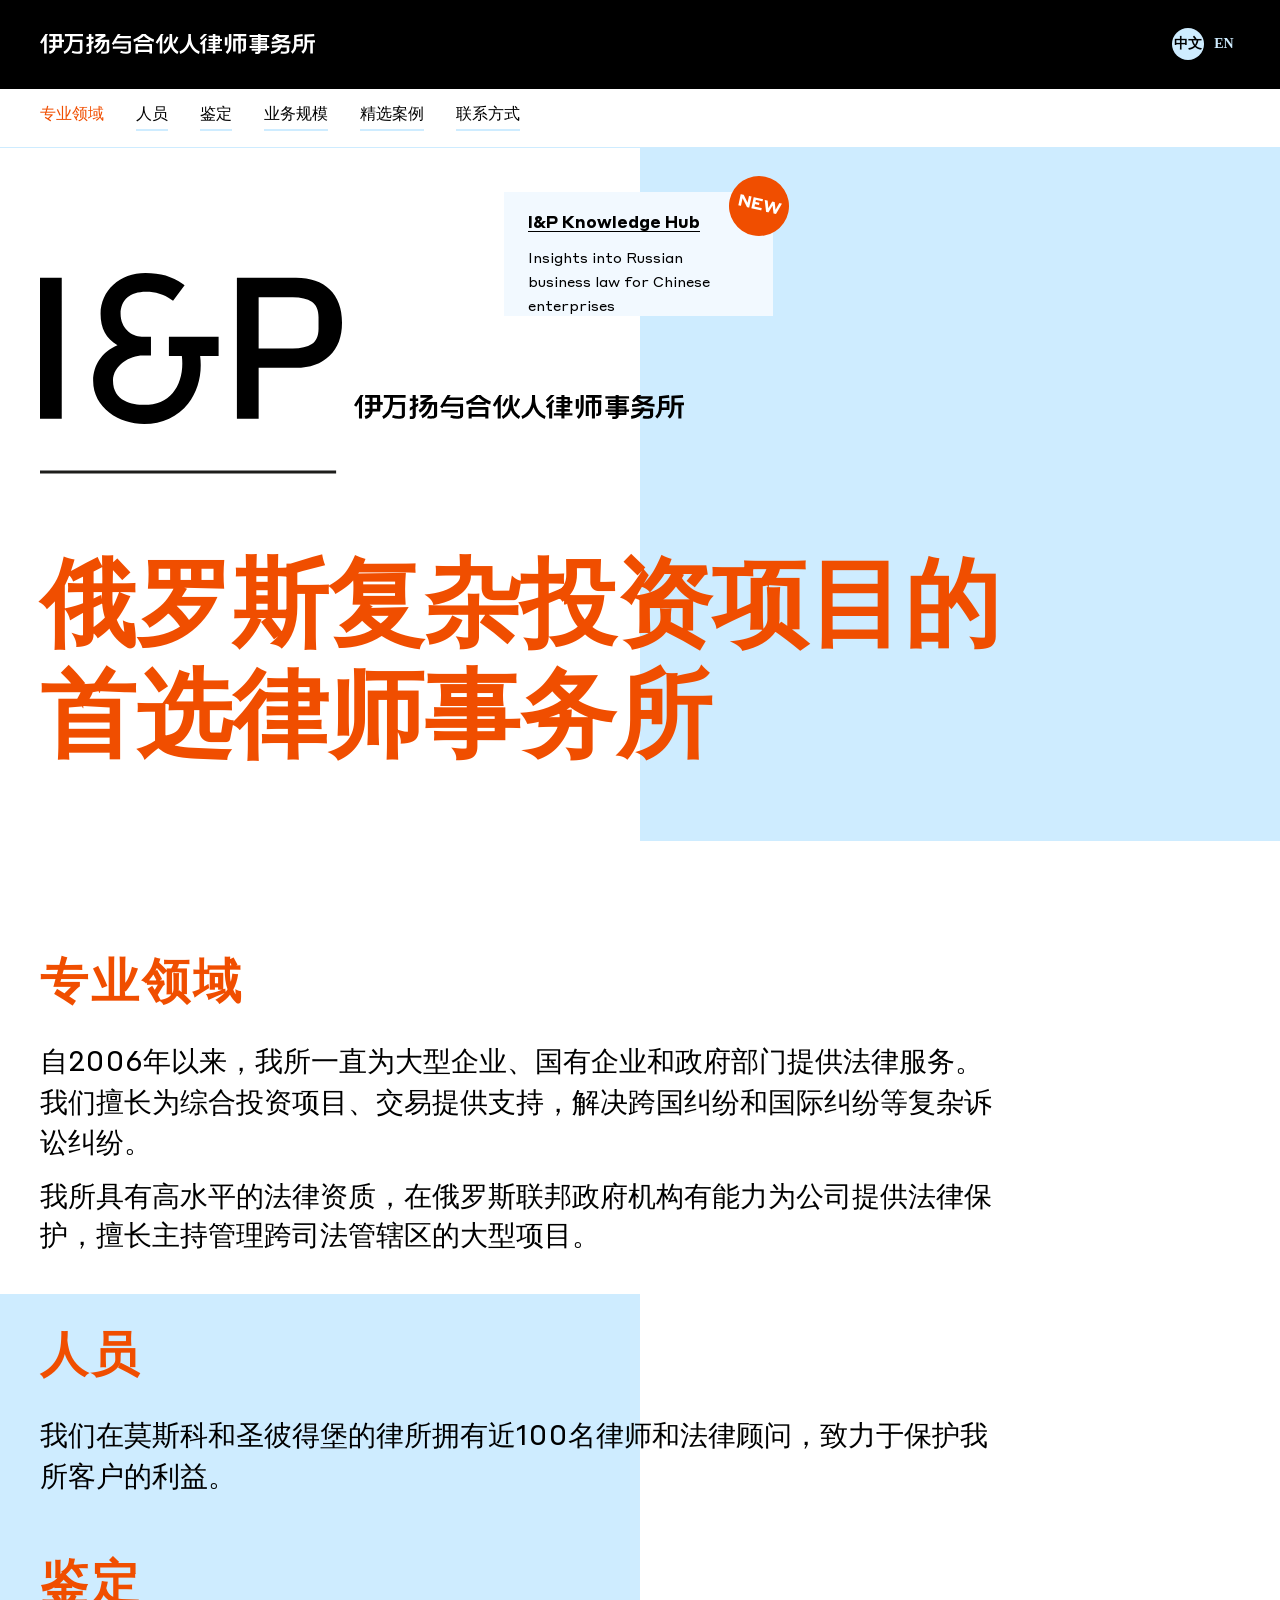
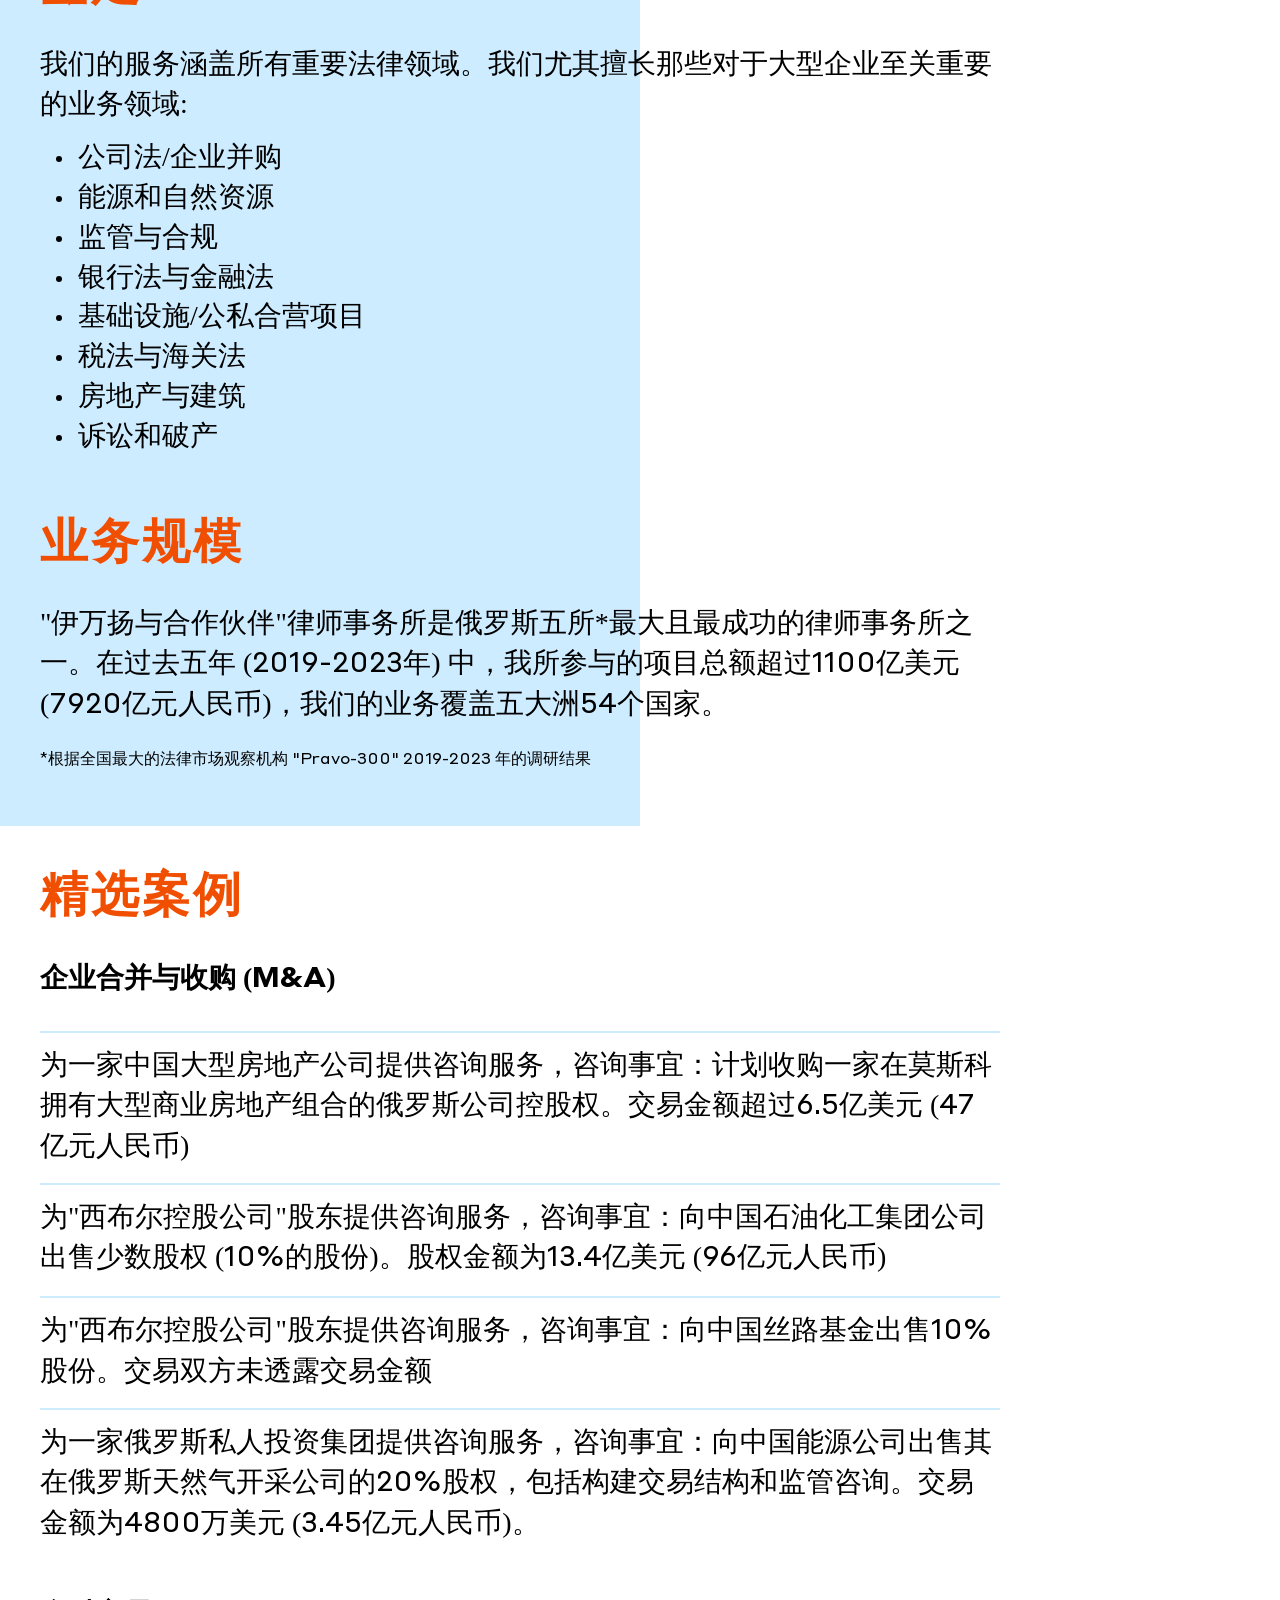
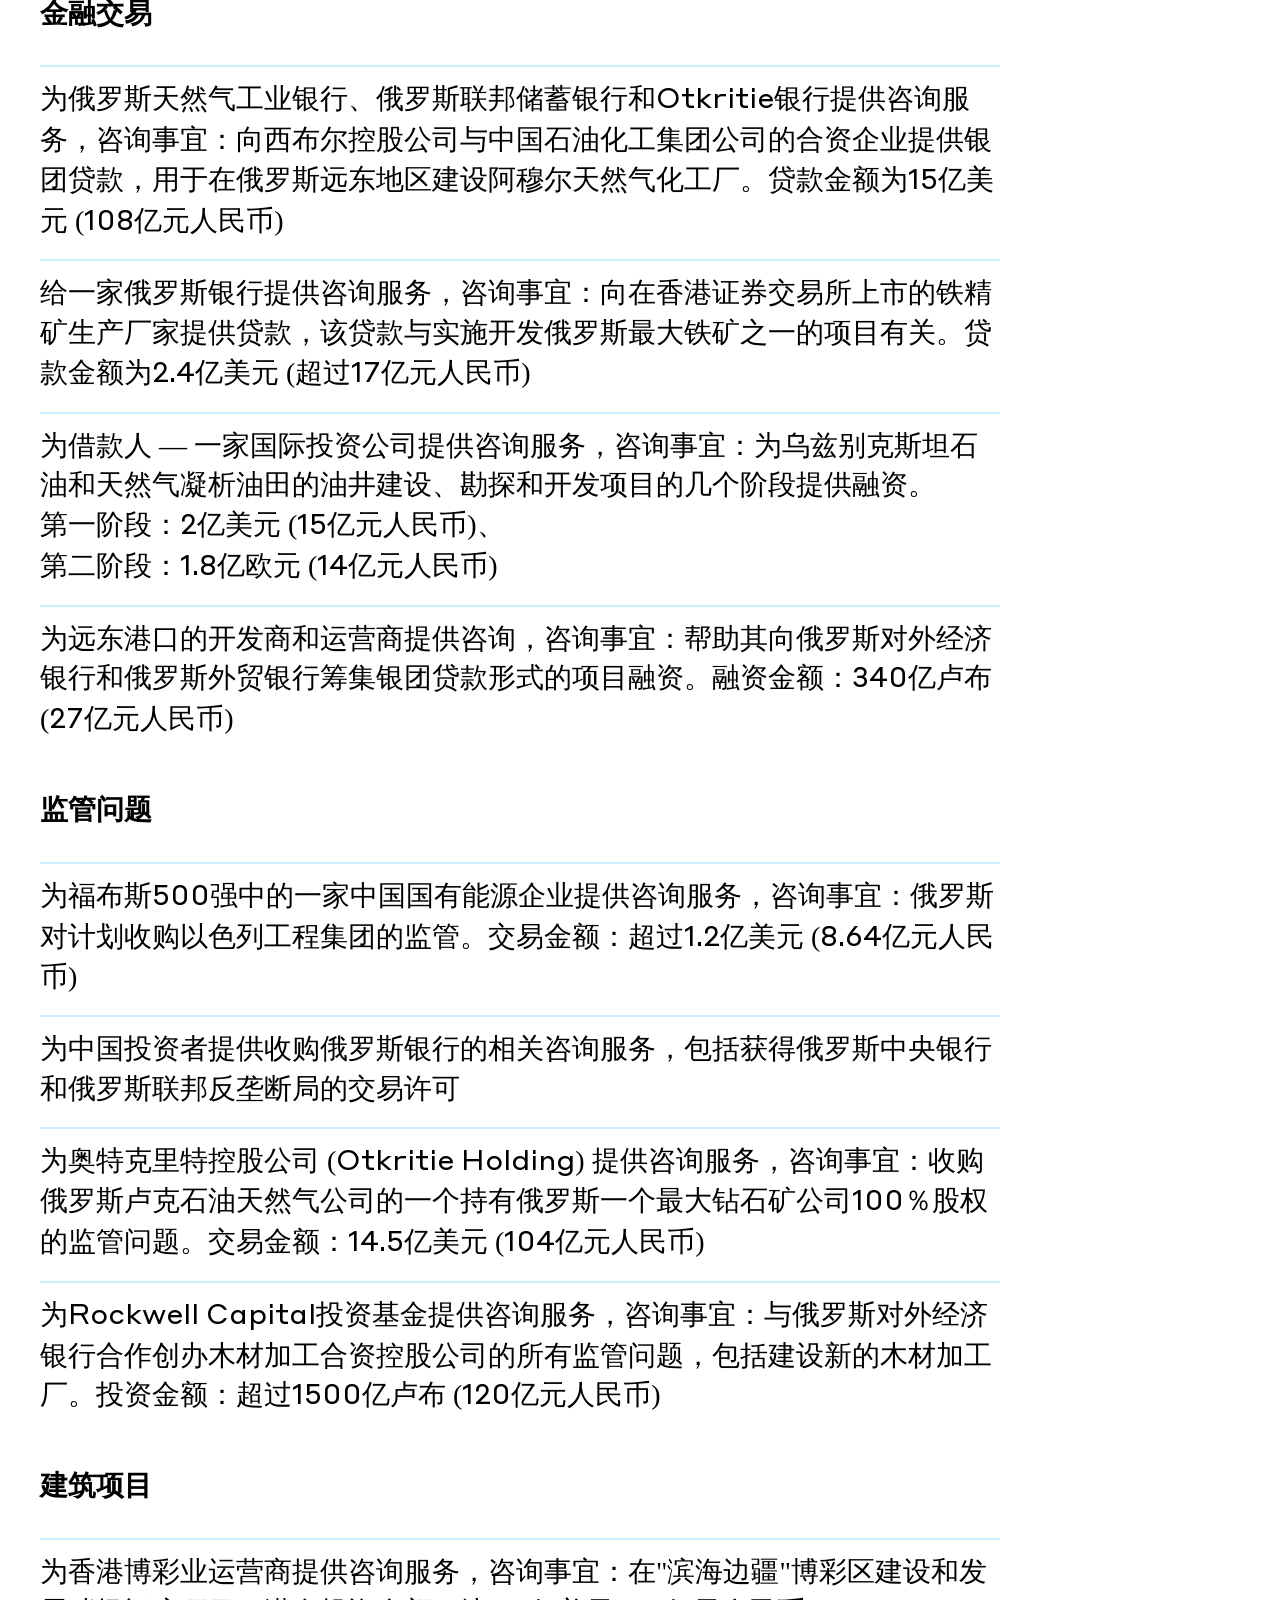
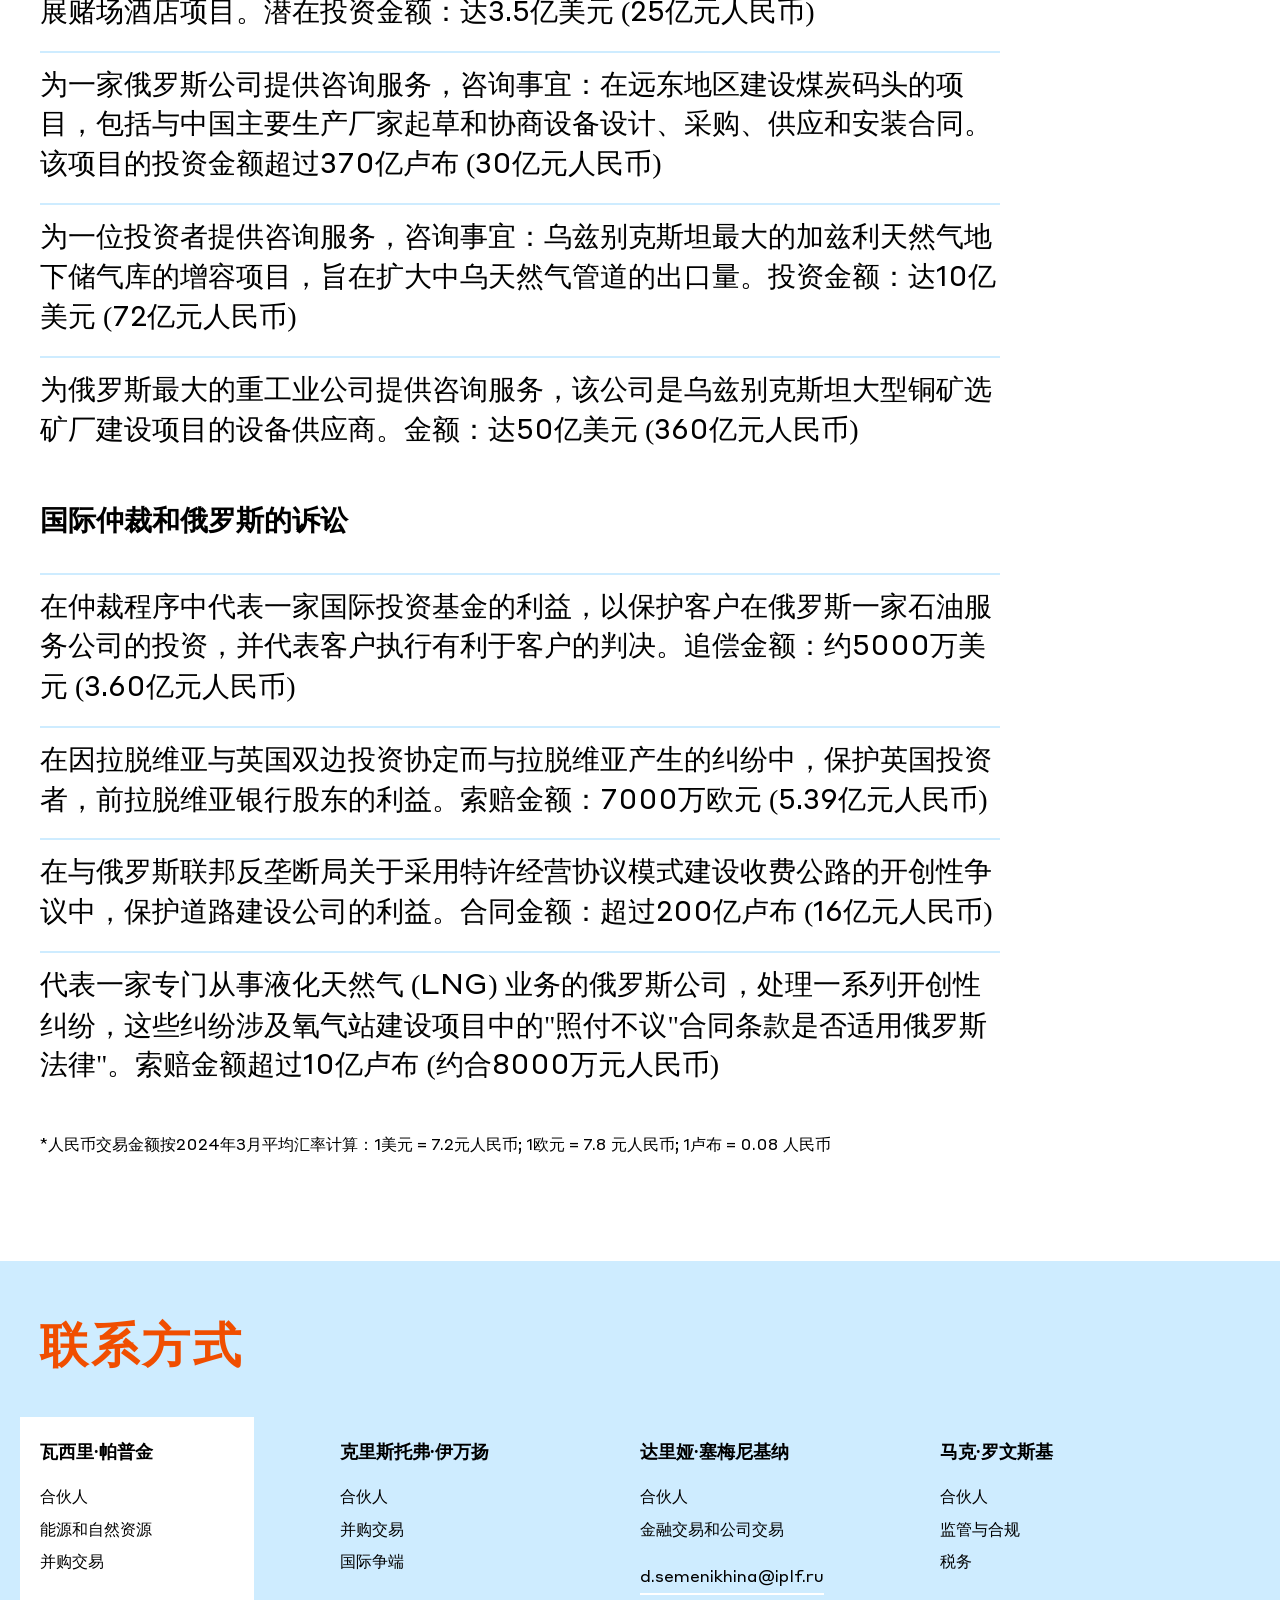
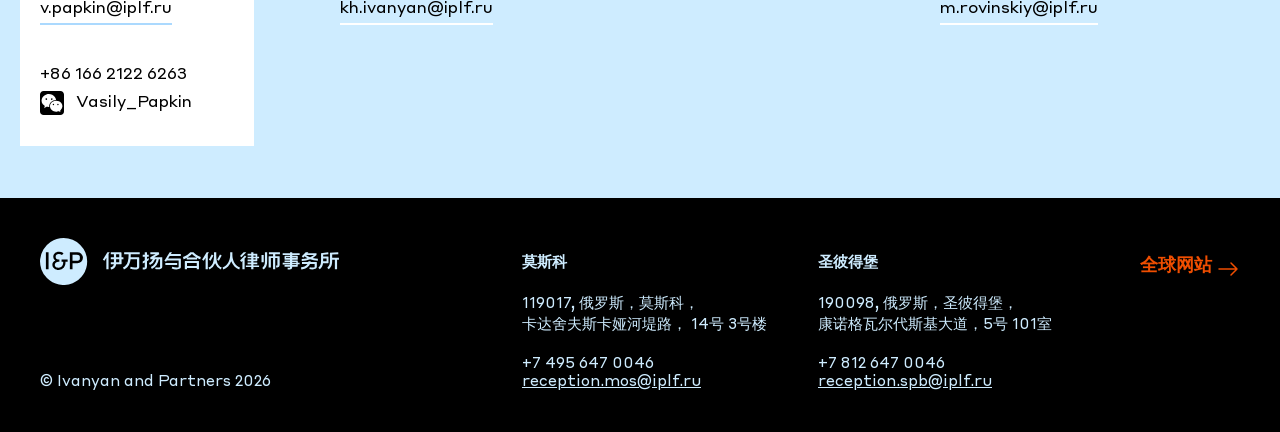
==== commit 41e4efea: "Replace mobile menu close icon" ====
--- a/public/index.html
+++ b/public/index.html
@@ -31,7 +31,7 @@
             <button class="header__burger" type="button" aria-label="Open menu" aria-expanded="false"><img src="images/menu-mobile.png" alt=""></button>
             <nav class="header__menu menu-header" aria-label="Main menu">
               <div class="menu-header__panel">
-                <button class="menu-header__close" type="button" aria-label="Close menu"><img src="images/menu-mobile-close.png" alt=""></button>
+                <button class="menu-header__close" type="button" aria-label="Close menu"><img src="images/Union.svg" alt=""></button>
                 <ul class="menu-header__list menu-header__list--en">
                   <li class="menu-header__item"><a class="menu-header__link click" href=""><span>专业领域</span></a></li>
                   <li class="menu-header__item"><a class="menu-header__link click" href=""><span>人员</span></a></li>
--- a/public/css/main.min.css
+++ b/public/css/main.min.css
@@ -1,2 +1,2 @@
-@charset "UTF-8";*{padding:0;margin:0;border:0;-webkit-box-sizing:border-box;box-sizing:border-box}*,:after,:before{-webkit-box-sizing:border-box;box-sizing:border-box}:focus,a:active{outline:0}a:active,a:focus{outline:0}a{color:inherit}aside,footer,header,nav{display:block}body,html{height:100%;width:100%;font-size:100%;line-height:1;font-size:14px;-ms-text-size-adjust:100%;-moz-text-size-adjust:100%;-webkit-text-size-adjust:100%}button,input,textarea{font-family:inherit}input::-ms-clear{display:none}button{padding:0;border:none;font:inherit;color:inherit;background-color:transparent;cursor:pointer}button::-moz-focus-inner{padding:0;border:0}a,a:visited{text-decoration:none}a:hover{text-decoration:none}ul li{list-style:none}img{vertical-align:top}h1,h2,h3,h4,h5,h6{font-size:inherit;font-weight:400}@font-face{font-family:Noto Sans SC;src:url(../fonts/NotoSansSC_Bold/NotoSansSC_Bold.eot);src:local("NotoSansSC_Bold"),local("../fonts/NotoSansSC_Bold/NotoSansSC_Bold"),url(../fonts/NotoSansSC_Bold/NotoSansSC_Bold.eot?#iefix) format("embedded-opentype"),url(../fonts/NotoSansSC_Bold/NotoSansSC_Bold.woff) format("woff"),url(../fonts/NotoSansSC_Bold/NotoSansSC_Bold.ttf) format("truetype");font-weight:700;font-style:normal;font-display:swap}@font-face{font-family:Noto Sans SC;src:url(../fonts/NotoSansSC_Regular/NotoSansSC_Regular.eot);src:local("NotoSansSC_Regular"),local("../fonts/NotoSansSC_Regular/NotoSansSC_Regular"),url(../fonts/NotoSansSC_Regular/NotoSansSC_Regular.eot?#iefix) format("embedded-opentype"),url(../fonts/NotoSansSC_Regular/NotoSansSC_Regular.woff) format("woff"),url(../fonts/NotoSansSC_Regular/NotoSansSC_Regular.ttf) format("truetype");font-weight:400;font-style:normal;font-display:swap}@font-face{font-family:Noto Sans TC;src:url(../fonts/NotoSansSC_Regular/NotoSansTC_Regular.eot);src:local("NotoSansTC_Regular"),local("../fonts/NotoSansTC_Regular/NotoSansTC_Regular"),url(../fonts/NotoSansTC_Regular/NotoSansTC_Regular.eot?#iefix) format("embedded-opentype"),url(../fonts/NotoSansTC_Regular/NotoSansTC_Regular.woff) format("woff"),url(../fonts/NotoSansTC_Regular/NotoSansTC_Regular.ttf) format("truetype");font-weight:400;font-style:normal;font-display:swap}@font-face{font-family:Styrene A LC Web;src:url(../fonts/NotoSansSC_Regular/StyreneAWeb_Bold.eot);src:local("StyreneAWeb_Bold"),local("../fonts/StyreneAWeb_Bold/StyreneAWeb_Bold"),url(../fonts/StyreneAWeb_Bold/StyreneAWeb_Bold.eot?#iefix) format("embedded-opentype"),url(../fonts/StyreneAWeb_Bold/StyreneAWeb_Bold.woff) format("woff"),url(../fonts/StyreneAWeb_Bold/StyreneAWeb_Bold.ttf) format("truetype");font-weight:700;font-style:normal;font-display:swap}@font-face{font-family:Styrene A LC Web;src:url(../fonts/StyreneAWeb_Regular/StyreneAWeb_Regular.eot);src:local("StyreneAWeb_Regular"),local("../fonts/StyreneAWeb_Regular/StyreneAWeb_Regular"),url(../fonts/StyreneAWeb_Regular/StyreneAWeb_Regular.eot?#iefix) format("embedded-opentype"),url(../fonts/StyreneAWeb_Regular/StyreneAWeb_Regular.woff) format("woff"),url(../fonts/StyreneAWeb_Regular/StyreneAWeb_Regular.ttf) format("truetype");font-weight:400;font-style:normal;font-display:swap}.wrapper{display:-webkit-box;display:-ms-flexbox;display:flex;-webkit-box-orient:vertical;-webkit-box-direction:normal;-ms-flex-direction:column;flex-direction:column;height:100%}.wrapper .main{-webkit-box-flex:1;-ms-flex:1 1 auto;flex:1 1 auto}.my-container{width:1040px;padding:0 40px;margin:0 auto;max-width:100%}@media (max-width:1372px){.my-container{width:100%}}@media (max-width:767px){.my-container{padding:0 20px}}.my-container>*{max-width:960px}span.text-other-family{font-family:Styrene A LC Web!important}.header{position:fixed;top:0;left:0;right:0;z-index:99}.header__top{padding:28px 40px 29px;background:#000;display:-webkit-box;display:-ms-flexbox;display:flex;-webkit-box-align:center;-ms-flex-align:center;align-items:center;-webkit-box-pack:justify;-ms-flex-pack:justify;justify-content:space-between}@media (max-width:767px){.header__top{padding:19px 20px}}.header__logo{width:275px;height:20px}@media (max-width:767px){.header__logo{width:213px;height:15px}}.header__logo img{width:100%;height:100%}.header__logo--en{width:302px}@media (max-width:767px){.header__logo--en{width:198px;height:13px}}.header__languages{display:-webkit-box;display:-ms-flexbox;display:flex;-webkit-box-align:center;-ms-flex-align:center;align-items:center;gap:4px;font-family:Noto Sans SC;font-size:14px;font-style:normal;font-weight:700;line-height:1}.header__language{width:32px;height:32px;border-radius:50%;display:-webkit-inline-box;display:-ms-inline-flexbox;display:inline-flex;-webkit-box-align:center;-ms-flex-align:center;align-items:center;-webkit-box-pack:center;-ms-flex-pack:center;justify-content:center;color:#ceecff;-webkit-transition:background-color .3s ease,color .3s ease;-o-transition:background-color .3s ease,color .3s ease;transition:background-color .3s ease,color .3s ease}.header__language:hover{color:#000;background-color:#ceecff}.header__language--active{color:#000;background-color:#ceecff}@media (max-width:767px){.header__language{width:30px;height:30px;font-size:14px}}.header__bottom{border-bottom:1px solid var(--blue,#ceecff);background:var(--white,#fff)}@media (max-width:767px){.header__bottom{position:relative;height:0;border-bottom:0}}.header__burger{display:none;border:0;padding:0;background:0 0;cursor:pointer}@media (max-width:767px){.header__burger{width:56px;height:56px;display:block;position:absolute;z-index:100;top:16px;right:20px}}.header__burger img{display:block;width:100%;height:100%}.menu-header{margin:0 -16px}.menu-header__brand,.menu-header__close,.menu-header__utilities{display:none}@media (max-width:767px){.menu-header{position:fixed;inset:0;display:-webkit-box;display:-ms-flexbox;display:flex;-webkit-box-align:stretch;-ms-flex-align:stretch;align-items:stretch;-webkit-box-pack:end;-ms-flex-pack:end;justify-content:flex-end;-webkit-box-sizing:border-box;box-sizing:border-box;padding:0;left:0;z-index:101;background-color:rgba(0,0,0,.4);margin:0;overflow:auto;-webkit-transition:opacity .25s ease,visibility .25s ease;-o-transition:opacity .25s ease,visibility .25s ease;transition:opacity .25s ease,visibility .25s ease;opacity:0;visibility:hidden;pointer-events:none}}@media (max-width:767px){.menu-header.js-active{opacity:1;visibility:visible;pointer-events:auto}}@media (max-width:767px){.menu-header__panel{position:relative;width:300px;min-height:100dvh;background:#fff;padding:53px 0 96px}}@media (max-width:767px){.menu-header__close{display:block;width:20px;height:20px;padding:0;border:0;background:0 0;cursor:pointer;position:absolute;top:32px;right:32px}.menu-header__close img{display:block;width:100%;height:100%}}.menu-header__list{display:-webkit-box;display:-ms-flexbox;display:flex;-webkit-box-align:center;-ms-flex-align:center;align-items:center}@media (max-width:767px){.menu-header__list{display:block;width:100%}}.menu-header__list--en .menu-header__link{font-family:Styrene A LC Web}.menu-header__link{display:block;padding:12px 16px 16px;color:var(--black,#000);font-family:Noto Sans SC;font-size:16px;font-style:normal;font-weight:400;line-height:125%;-webkit-transition:color 250ms ease,-webkit-box-shadow 250ms cubic-bezier(1,.05,.43,1.03);transition:color 250ms ease,-webkit-box-shadow 250ms cubic-bezier(1,.05,.43,1.03);-o-transition:color 250ms ease,box-shadow 250ms cubic-bezier(1,.05,.43,1.03);transition:color 250ms ease,box-shadow 250ms cubic-bezier(1,.05,.43,1.03);transition:color 250ms ease,box-shadow 250ms cubic-bezier(1,.05,.43,1.03),-webkit-box-shadow 250ms cubic-bezier(1,.05,.43,1.03)}@media (max-width:800px){.menu-header__link{padding:12px 15px 16px}}@media (max-width:767px){.menu-header__link{height:60px;padding:10px 20px 0;display:-webkit-box;display:-ms-flexbox;display:flex;-webkit-box-align:center;-ms-flex-align:center;align-items:center;border-bottom:2px solid #ceecff;font-family:Styrene A LC Web;font-size:20px;line-height:120%}}.menu-header__link span{display:inline-block;padding-top:4px;padding-bottom:4px;border-bottom:2px solid #ceecff;-webkit-transition:all .3s ease 0s;-o-transition:all .3s ease 0s;transition:all .3s ease 0s}@media (max-width:767px){.menu-header__link span{padding:0;border-bottom:0}}.menu-header__link:hover{color:var(--black,#f04e00)}.menu-header__link:hover span{-webkit-box-shadow:inset 0 -32px 0 0 #cfedff;box-shadow:inset 0 -32px 0 0 #cfedff}.menu-header__link.js-active{color:var(--black,#f04e00)}.menu-header__link.js-active span{border-bottom:2px solid transparent}@media (max-width:767px){.menu-header__utilities{display:-webkit-box;display:-ms-flexbox;display:flex;-webkit-box-orient:vertical;-webkit-box-direction:normal;-ms-flex-direction:column;flex-direction:column;-webkit-box-align:start;-ms-flex-align:start;align-items:flex-start;gap:30px;margin:54px 20px 0}}@media (max-width:767px){.menu-header__utility-link{display:-webkit-inline-box;display:-ms-inline-flexbox;display:inline-flex;-webkit-box-align:center;-ms-flex-align:center;align-items:center;gap:8px;color:#000;font-family:Styrene A LC Web;font-size:20px;font-weight:700;line-height:120%}}@media (max-width:767px){.menu-header__utility-arrow{width:24px;height:24px;-webkit-box-flex:0;-ms-flex:0 0 24px;flex:0 0 24px}}@media (max-width:767px){.menu-header__brand{display:block;position:absolute;left:20px;bottom:36px;width:40px;height:40px;overflow:hidden}.menu-header__brand img{display:block;width:auto;height:40px;max-width:none;-webkit-filter:brightness(0);filter:brightness(0)}}body.menu-open{overflow:hidden}.footer{margin-top:105px}@media (max-width:767px){.footer{margin-top:84px}}.footer__top{background:var(--blue,#ceecff)}.footer__bottom{background:var(--black,#000);padding:40px}@media (max-width:767px){.footer__bottom{padding:32px 20px 40px}}.top-footer__container{width:1372px;max-width:100%;margin:0 auto;padding:60px 40px 80px}@media (max-width:767px){.top-footer__container{padding:40px 20px}}.top-footer__title{color:var(--orange,#f04e00);font-family:Noto Sans SC;font-size:48px;font-style:normal;font-weight:700;line-height:116.667%;letter-spacing:2.88px}@media (max-width:767px){.top-footer__title{font-size:36px}}.top-footer__row{margin-top:60px;display:-webkit-box;display:-ms-flexbox;display:flex}@media (max-width:1199px){.top-footer__row{-ms-flex-wrap:wrap;flex-wrap:wrap;row-gap:60px;max-width:690px}}@media (max-width:767px){.top-footer__row{margin-top:35px;-ms-flex-wrap:wrap;flex-wrap:wrap;row-gap:24px}}.top-footer__column{position:relative;padding-right:55px;-webkit-box-flex:0;-ms-flex:0 0 25%;flex:0 0 25%;display:-webkit-box;display:-ms-flexbox;display:flex;-webkit-box-orient:vertical;-webkit-box-direction:normal;-ms-flex-direction:column;flex-direction:column}@media (max-width:1199px){.top-footer__column{-webkit-box-flex:0;-ms-flex:0 1 50%;flex:0 1 50%}}@media (max-width:767px){.top-footer__column{-webkit-box-flex:0;-ms-flex:0 1 100%;flex:0 1 100%}}.top-footer__column--white:before{content:"";width:234px;height:calc(100% + 48px);position:absolute;top:-20px;left:-20px;background-color:#fff;z-index:0}@media (max-width:1199px){.top-footer__column--white:before{width:254px;left:-40px}}@media (max-width:767px){.top-footer__column--white:before{content:none}}.top-footer__column--white .top-footer__bottom a{border-bottom:2px solid #abd9fe}.top-footer__column-title{position:relative;color:#000;font-family:Noto Sans SC;font-size:18px;font-style:normal;font-weight:700;line-height:177.778%;z-index:1}@media (max-width:767px){.top-footer__column-title{font-size:16px}}.top-footer__column-list{position:relative;margin-top:20px;max-height:96px}@media (max-width:767px){.top-footer__column-list{margin-top:16px;position:relative;z-index:1}}.top-footer__column-item{max-width:225px;position:relative;color:#000;font-family:Noto Sans SC;font-size:16px;font-style:normal;font-weight:400;line-height:118%;margin-bottom:14px}@media (max-width:767px){.top-footer__column-item{max-width:290px;line-height:20px;margin-bottom:0;font-size:14px}}.top-footer__contacts{position:relative;margin-top:20px}@media (max-width:767px){.top-footer__contacts{margin-top:12px;margin-bottom:24px}.top-footer__contacts li+li{margin-top:12px}}.top-footer__contacts:before{content:none;width:234px;height:calc(100% + 15px);position:absolute;top:-5px;left:-20px;background-color:#fff;z-index:0}@media (max-width:767px){.top-footer__contacts:before{content:"";top:auto;bottom:-27px;height:280px;width:273px}}.top-footer__contact{position:relative;display:-webkit-box;display:-ms-flexbox;display:flex;-webkit-box-align:center;-ms-flex-align:center;align-items:center}.top-footer__contact svg{width:24px;height:24px;margin-right:12px}.top-footer__contact a{color:var(--black,#000);font-family:Styrene A LC Web;font-size:16px;font-style:normal;font-weight:400;line-height:177.778%;-webkit-transition:all .3s ease 0s;-o-transition:all .3s ease 0s;transition:all .3s ease 0s}.top-footer__contact a:hover{color:var(--orange,#f04e00)}@media (max-width:767px){.top-footer__contact a{line-height:20px;font-size:14px}}.top-footer__bottom{position:relative;margin-top:10px;padding-bottom:16px}@media (max-width:767px){.top-footer__bottom{margin-top:16px;position:relative;z-index:1}}.top-footer__bottom span{color:var(--black,#000);font-family:Noto Sans SC;font-size:18px;font-style:normal;font-weight:400;line-height:177.778%}.top-footer__bottom a{border-bottom:2px solid #fff;display:inline-block;color:var(--black,#000);font-family:Styrene A LC Web;font-size:16px;font-style:normal;font-weight:400;line-height:177.778%;-webkit-transition:all .3s ease 0s;-o-transition:all .3s ease 0s;transition:all .3s ease 0s}.top-footer__bottom a:hover{color:var(--orange,#f04e00);border-bottom:2px solid transparent}.top-footer__bottom a:not(:first-child){margin-left:8px}@media (max-width:767px){.top-footer__bottom a{font-size:14px}}.footer--en .top-footer__column-item{font-family:Styrene A LC Web}.footer--en .top-footer__title{font-family:Styrene A LC Web;font-size:40px;line-height:116.667%;letter-spacing:0}.footer--en .top-footer__column--white::before{width:274px}.footer--en .top-footer__column-title{font-family:Styrene A LC Web}@media (max-width:767px){.footer--en .top-footer__container{padding:40px 20px}.footer--en .top-footer__title{font-size:24px}}.bottom-footer{display:-webkit-box;display:-ms-flexbox;display:flex}@media (max-width:767px){.bottom-footer{-webkit-box-orient:vertical;-webkit-box-direction:normal;-ms-flex-direction:column;flex-direction:column}}.bottom-footer__left{-webkit-box-flex:1;-ms-flex:1 1 auto;flex:1 1 auto;display:-webkit-box;display:-ms-flexbox;display:flex;-webkit-box-orient:vertical;-webkit-box-direction:normal;-ms-flex-direction:column;flex-direction:column}@media (max-width:767px){.bottom-footer__left{-webkit-box-orient:horizontal;-webkit-box-direction:normal;-ms-flex-direction:row;flex-direction:row;-webkit-box-pack:justify;-ms-flex-pack:justify;justify-content:space-between;-webkit-box-align:center;-ms-flex-align:center;align-items:center}}.bottom-footer__left-link{display:none}@media (max-width:1199px){.bottom-footer__left-link{display:block;color:var(--blue,#ceecff);margin-bottom:26px;font-family:Noto Sans SC;font-size:15px;font-style:normal;font-weight:700;line-height:133.333%}}@media (max-width:767px){.bottom-footer__left-link{display:none}}.bottom-footer__global-link{display:-webkit-inline-box;display:-ms-inline-flexbox;display:inline-flex;-webkit-box-align:center;-ms-flex-align:center;align-items:center;gap:4px;color:var(--orange,#f04e00)!important;font-family:Styrene A LC Web;font-size:18px;font-style:normal;font-weight:700;line-height:133.333%;-webkit-transition:opacity .3s ease;-o-transition:opacity .3s ease;transition:opacity .3s ease}.bottom-footer__global-link:hover{opacity:.7}.bottom-footer__global-arrow{width:24px;height:24px;-webkit-box-flex:0;-ms-flex:0 0 24px;flex:0 0 24px;margin-top:3px}@media (max-width:767px){.bottom-footer__global-arrow{display:none}}.bottom-footer__logo{-webkit-box-flex:1;-ms-flex:1 1 auto;flex:1 1 auto;max-width:355px}@media (max-width:1371px){.bottom-footer__logo{max-width:299px}}@media (max-width:999px){.bottom-footer__logo{max-width:299px}}@media (max-width:767px){.bottom-footer__logo{max-width:216px}}.bottom-footer__logo img{width:100%;height:auto}.bottom-footer__copyright{color:var(--blue,#ceecff);font-family:Styrene A LC Web;font-size:15px;font-style:normal;font-weight:400;line-height:normal}@media (max-width:767px){.bottom-footer__copyright--desk{display:none}}.bottom-footer__copyright--mob{display:none}@media (max-width:767px){.bottom-footer__copyright--mob{display:block;margin-top:40px;font-size:13px}}.bottom-footer__middle{padding-top:16px;-webkit-box-flex:0;-ms-flex:0 0 572px;flex:0 0 572px}@media (max-width:1199px){.bottom-footer__middle{-webkit-box-flex:0;-ms-flex:0 0 420px;flex:0 0 420px}}@media (max-width:999px){.bottom-footer__middle{-webkit-box-flex:0;-ms-flex:0 0 272px;flex:0 0 272px}}@media (max-width:767px){.bottom-footer__middle{-webkit-box-flex:1;-ms-flex:1 1 100%;flex:1 1 100%;margin-top:56px;padding:0}}.bottom-footer__middle-row{display:-webkit-box;display:-ms-flexbox;display:flex;-webkit-box-pack:justify;-ms-flex-pack:justify;justify-content:space-between}@media (max-width:999px){.bottom-footer__middle-row{-webkit-box-orient:vertical;-webkit-box-direction:normal;-ms-flex-direction:column;flex-direction:column;row-gap:40px}}.bottom-footer__middle-column{-webkit-box-flex:0;-ms-flex:0 0 276px;flex:0 0 276px}@media (max-width:1199px){.bottom-footer__middle-column{-webkit-box-flex:0;-ms-flex:0 0 186px;flex:0 0 186px}}@media (max-width:999px){.bottom-footer__middle-column{-webkit-box-flex:0;-ms-flex:0 0 100%;flex:0 0 100%}}.bottom-footer__middle-title{color:var(--blue,#ceecff);font-family:Styrene A LC Web;font-size:15px;font-style:normal;font-weight:700;line-height:133.333%}.bottom-footer__middle-adress{margin-top:20px;color:var(--blue,#ceecff);font-family:Styrene A LC Web;font-size:15px;font-style:normal;font-weight:400;line-height:20px}.bottom-footer__middle-adress span{font-family:Noto Sans SC}.bottom-footer__middle-contacts{margin-top:20px}.bottom-footer__middle-contacts a{color:var(--blue,#ceecff);font-family:Styrene A LC Web;font-size:15px;font-style:normal;font-weight:400;line-height:normal;display:block;-webkit-transition:all .3s ease 0s;-o-transition:all .3s ease 0s;transition:all .3s ease 0s}.bottom-footer__middle-contacts a:last-child{-webkit-text-decoration-line:underline;text-decoration-line:underline}.bottom-footer__middle-contacts a:hover{color:var(--black,#f04e00)}.bottom-footer__right{padding-top:16px;margin-left:46px}@media (max-width:1199px){.bottom-footer__right{margin-left:60px}}@media (max-width:1199px){.bottom-footer__right{display:none}}@media (max-width:767px){.bottom-footer__right{display:block;margin-left:0;padding-top:40px}}.bottom-footer__right a{color:var(--blue,#ceecff);font-family:Styrene A LC Web;font-size:18px;font-style:normal;font-weight:700;line-height:133%;-webkit-transition:all .3s ease 0s;-o-transition:all .3s ease 0s;transition:all .3s ease 0s}.bottom-footer__right a:hover{color:var(--black,#f04e00)}@media (max-width:767px){.bottom-footer__right a{line-height:20px;font-size:15px}}.intro{padding-top:163px;position:relative}.intro::before{content:"";position:absolute;z-index:-1;top:0;right:0;width:50%;height:100%;background-color:#ceecff}@media (max-width:767px){.intro{padding-top:138px}}.intro__body{position:relative;padding:110px 0 64px}@media (max-width:767px){.intro__body{padding:214px 0 40px}}@media (max-width:479px){.intro__body{padding:214px 0 20px}}.intro__knowledge-hub{position:absolute;top:29px;left:calc(50% - 16px);z-index:1;width:269px;height:124px;padding:22px 24px;background:#f2f9ff;color:#000;font-family:Styrene A LC Web}@media (max-width:1199px){.intro__knowledge-hub{left:50%}}.intro__knowledge-new{position:absolute;top:-16px;right:-16px;width:60px;height:60px;border-radius:50%;display:-webkit-box;display:-ms-flexbox;display:flex;-webkit-box-align:center;-ms-flex-align:center;align-items:center;-webkit-box-pack:center;-ms-flex-pack:center;justify-content:center;background:var(--orange,#f04e00);color:#fff;font-size:16px;font-weight:700;line-height:1;-webkit-transform:rotate(12deg);-ms-transform:rotate(12deg);transform:rotate(12deg)}.intro__knowledge-title{display:inline;font-size:16px;font-weight:700;line-height:125%;-webkit-text-decoration-line:underline;text-decoration-line:underline;text-decoration-thickness:1px;text-underline-offset:3px}.intro__knowledge-text{margin-top:14px;font-size:14px;font-weight:400;line-height:171.429%}.intro__logo{max-width:645px}@media (max-width:767px){.intro__logo{max-width:100%}}@media (max-width:479px){.intro__logo{max-width:100%}}.intro__logo img{width:100%;height:auto}.intro__title{margin-top:80px;color:var(--orange,#f04e00);font-family:Noto Sans SC;font-size:96px;font-style:normal;font-weight:700;line-height:116.667%}@media (max-width:767px){.intro__title{margin-top:60px;font-size:64px;line-height:112%}}@media (max-width:767px){.intro__knowledge-hub{border-radius:0 28px 0 0;top:18px;left:auto;right:0;width:320px;min-height:116px;padding:24px}.intro__knowledge-new{width:56px;height:56px;font-size:14px;font-weight:400;right:0;top:0}.intro__knowledge-text{margin-top:14px;font-size:14px}}.intro--en .intro__title{font-size:72px;line-height:80px;font-family:Styrene A LC Web}@media (max-width:1000px){.intro--en .intro__title{max-width:880px}}@media (max-width:800px){.intro--en .intro__title{max-width:600px}}@media (max-width:767px){.intro--en .intro__title{font-size:36px;line-height:40px}}@media (max-width:479px){.intro--en .intro__title{max-width:280px}}.content{margin-top:116px}@media (max-width:767px){.content{margin-top:40px}}@media (max-width:479px){.content{margin-top:20px}}.content__sec-lines{margin-top:44px}@media (max-width:767px){.content__sec-lines{margin-top:40px}}.content__sec-lines .content__subsec{margin-bottom:48px}@media (max-width:767px){.content__sec-lines .content__subsec{margin-bottom:40px}}.content__sec-lines .content__subtitle{margin-bottom:28px}@media (max-width:767px){.content__sec-lines .content__subtitle{margin-bottom:20px}}.content__sec-lines .content__text{margin-top:16px;padding-top:14px;border-top:2px solid #ceecff}.content__title{color:var(--orange,#f04e00);font-family:Noto Sans SC;font-size:48px;font-style:normal;font-weight:700;line-height:116.667%;letter-spacing:2.88px;margin-bottom:32px}@media (max-width:767px){.content__title{font-size:36px;line-height:155%;margin-bottom:20px}}.content__text{color:var(--black,#000);font-family:Noto Sans SC;font-size:28px;font-style:normal;font-weight:400;line-height:142.857%}@media (max-width:767px){.content__text{font-size:24px;line-height:133.333%}}.content__sec-colored{margin-top:36px;padding:36px 0 56px;position:relative}@media (max-width:767px){.content__sec-colored{margin-top:24px;padding:24px 0 40px}}.content__sec-colored::before{content:"";position:absolute;z-index:-1;top:0;left:0;width:50%;height:100%;background:var(--blue,#ceecff)}.content__sec-colored .content__sec{margin-top:60px}@media (max-width:767px){.content__sec-colored .content__sec{margin-top:40px}}.content__sec-colored .content__sec:first-child{margin:0}.content__sec-colored .content__text-small{margin-top:24px}.content__item{color:var(--black,#000);font-family:Noto Sans SC;font-size:28px;font-style:normal;font-weight:400;line-height:142.857%;position:relative;display:-webkit-box;display:-ms-flexbox;display:flex;-webkit-box-align:center;-ms-flex-align:center;align-items:center}.content__item::before{content:"";width:6px;height:6px;background-color:#000;display:inline-block;margin:0 16px;border-radius:50%}.content__text-small{color:var(--black,#000);font-family:Noto Sans SC;font-size:16px;font-style:normal;font-weight:400;line-height:125%}@media (max-width:767px){.content__text-small{font-size:15px}}.content__text-small span{font-family:Styrene A LC Web}.content__subtitle{color:var(--black,#000);font-family:Noto Sans SC;font-size:28px;font-style:normal;font-weight:700;line-height:157.143%}@media (max-width:767px){.content__subtitle{font-size:24px}}.content--en .content__title{font-size:40px;font-family:Styrene A LC Web;letter-spacing:0}@media (max-width:767px){.content--en .content__title{font-size:24px;line-height:28px}}.content--en .content__text{font-size:24px;line-height:32px;font-family:Styrene A LC Web}@media (max-width:767px){.content--en .content__text{font-size:16px;line-height:24px}}.content--en .content__item{font-family:Styrene A LC Web;font-size:24px;line-height:32px}@media (max-width:767px){.content--en .content__item{font-size:16px;line-height:24px}}.content--en .content__sec-lines .content__subtitle{font-family:Styrene A LC Web}@media (max-width:767px){.content--en .content__sec-lines .content__subtitle{font-size:20px}}
+@charset "UTF-8";*{padding:0;margin:0;border:0;-webkit-box-sizing:border-box;box-sizing:border-box}*,:after,:before{-webkit-box-sizing:border-box;box-sizing:border-box}:focus,a:active{outline:0}a:active,a:focus{outline:0}a{color:inherit}aside,footer,header,nav{display:block}body,html{height:100%;width:100%;font-size:100%;line-height:1;font-size:14px;-ms-text-size-adjust:100%;-moz-text-size-adjust:100%;-webkit-text-size-adjust:100%}button,input,textarea{font-family:inherit}input::-ms-clear{display:none}button{padding:0;border:none;font:inherit;color:inherit;background-color:transparent;cursor:pointer}button::-moz-focus-inner{padding:0;border:0}a,a:visited{text-decoration:none}a:hover{text-decoration:none}ul li{list-style:none}img{vertical-align:top}h1,h2,h3,h4,h5,h6{font-size:inherit;font-weight:400}@font-face{font-family:Noto Sans SC;src:url(../fonts/NotoSansSC_Bold/NotoSansSC_Bold.eot);src:local("NotoSansSC_Bold"),local("../fonts/NotoSansSC_Bold/NotoSansSC_Bold"),url(../fonts/NotoSansSC_Bold/NotoSansSC_Bold.eot?#iefix) format("embedded-opentype"),url(../fonts/NotoSansSC_Bold/NotoSansSC_Bold.woff) format("woff"),url(../fonts/NotoSansSC_Bold/NotoSansSC_Bold.ttf) format("truetype");font-weight:700;font-style:normal;font-display:swap}@font-face{font-family:Noto Sans SC;src:url(../fonts/NotoSansSC_Regular/NotoSansSC_Regular.eot);src:local("NotoSansSC_Regular"),local("../fonts/NotoSansSC_Regular/NotoSansSC_Regular"),url(../fonts/NotoSansSC_Regular/NotoSansSC_Regular.eot?#iefix) format("embedded-opentype"),url(../fonts/NotoSansSC_Regular/NotoSansSC_Regular.woff) format("woff"),url(../fonts/NotoSansSC_Regular/NotoSansSC_Regular.ttf) format("truetype");font-weight:400;font-style:normal;font-display:swap}@font-face{font-family:Noto Sans TC;src:url(../fonts/NotoSansSC_Regular/NotoSansTC_Regular.eot);src:local("NotoSansTC_Regular"),local("../fonts/NotoSansTC_Regular/NotoSansTC_Regular"),url(../fonts/NotoSansTC_Regular/NotoSansTC_Regular.eot?#iefix) format("embedded-opentype"),url(../fonts/NotoSansTC_Regular/NotoSansTC_Regular.woff) format("woff"),url(../fonts/NotoSansTC_Regular/NotoSansTC_Regular.ttf) format("truetype");font-weight:400;font-style:normal;font-display:swap}@font-face{font-family:Styrene A LC Web;src:url(../fonts/StyreneAWeb_Bold/StyreneAWeb_Bold.eot);src:local("StyreneAWeb_Bold"),local("../fonts/StyreneAWeb_Bold/StyreneAWeb_Bold"),url(../fonts/StyreneAWeb_Bold/StyreneALC_Bold.woff2) format("woff2"),url(../fonts/StyreneAWeb_Bold/StyreneAWeb_Bold.eot?#iefix) format("embedded-opentype"),url(../fonts/StyreneAWeb_Bold/StyreneAWeb_Bold.woff) format("woff"),url(../fonts/StyreneAWeb_Bold/StyreneAWeb_Bold.ttf) format("truetype");font-weight:700;font-style:normal;font-display:swap}@font-face{font-family:Styrene A LC Web;src:url(../fonts/StyreneAWeb_Regular/StyreneAWeb_Regular.eot);src:local("StyreneAWeb_Regular"),local("../fonts/StyreneAWeb_Regular/StyreneAWeb_Regular"),url(../fonts/StyreneAWeb_Regular/StyreneALC_Regular.woff2) format("woff2"),url(../fonts/StyreneAWeb_Regular/StyreneAWeb_Regular.eot?#iefix) format("embedded-opentype"),url(../fonts/StyreneAWeb_Regular/StyreneAWeb_Regular.woff) format("woff"),url(../fonts/StyreneAWeb_Regular/StyreneAWeb_Regular.ttf) format("truetype");font-weight:400;font-style:normal;font-display:swap}.wrapper{display:-webkit-box;display:-ms-flexbox;display:flex;-webkit-box-orient:vertical;-webkit-box-direction:normal;-ms-flex-direction:column;flex-direction:column;height:100%}.wrapper .main{-webkit-box-flex:1;-ms-flex:1 1 auto;flex:1 1 auto}.my-container{width:1040px;padding:0 40px;margin:0 auto;max-width:100%}@media (max-width:1372px){.my-container{width:100%}}@media (max-width:767px){.my-container{padding:0 20px}}.my-container>*{max-width:960px}span.text-other-family{font-family:Styrene A LC Web!important}.header{position:fixed;top:0;left:0;right:0;z-index:99}.header__top{padding:28px 40px 29px;background:#000;display:-webkit-box;display:-ms-flexbox;display:flex;-webkit-box-align:center;-ms-flex-align:center;align-items:center;-webkit-box-pack:justify;-ms-flex-pack:justify;justify-content:space-between}@media (max-width:767px){.header__top{padding:19px 20px}}.header__logo{width:275px;height:20px}@media (max-width:767px){.header__logo{width:213px;height:15px}}.header__logo img{width:100%;height:100%}.header__logo--en{width:302px}@media (max-width:767px){.header__logo--en{width:198px;height:13px}}.header__languages{display:-webkit-box;display:-ms-flexbox;display:flex;-webkit-box-align:center;-ms-flex-align:center;align-items:center;gap:4px;font-family:Noto Sans SC;font-size:14px;font-style:normal;font-weight:700;line-height:1}.header__language{width:32px;height:32px;border-radius:50%;display:-webkit-inline-box;display:-ms-inline-flexbox;display:inline-flex;-webkit-box-align:center;-ms-flex-align:center;align-items:center;-webkit-box-pack:center;-ms-flex-pack:center;justify-content:center;color:#ceecff;-webkit-transition:background-color .3s ease,color .3s ease;-o-transition:background-color .3s ease,color .3s ease;transition:background-color .3s ease,color .3s ease}.header__language:hover{color:#000;background-color:#ceecff}.header__language--active{color:#000;background-color:#ceecff}@media (max-width:767px){.header__language{width:30px;height:30px;font-size:14px}}.header__bottom{border-bottom:1px solid var(--blue,#ceecff);background:var(--white,#fff)}@media (max-width:767px){.header__bottom{position:relative;height:0;border-bottom:0}}.header__burger{display:none;border:0;padding:0;background:0 0;cursor:pointer}@media (max-width:767px){.header__burger{width:56px;height:56px;display:block;position:absolute;z-index:100;top:16px;right:20px}}.header__burger img{display:block;width:100%;height:100%}.menu-header{margin:0 -16px}.menu-header__brand,.menu-header__close,.menu-header__utilities{display:none}@media (max-width:767px){.menu-header{position:fixed;inset:0;display:-webkit-box;display:-ms-flexbox;display:flex;-webkit-box-align:stretch;-ms-flex-align:stretch;align-items:stretch;-webkit-box-pack:end;-ms-flex-pack:end;justify-content:flex-end;-webkit-box-sizing:border-box;box-sizing:border-box;padding:0;left:0;z-index:101;background-color:rgba(0,0,0,.4);margin:0;overflow:auto;-webkit-transition:opacity .25s ease,visibility .25s ease;-o-transition:opacity .25s ease,visibility .25s ease;transition:opacity .25s ease,visibility .25s ease;opacity:0;visibility:hidden;pointer-events:none}}@media (max-width:767px){.menu-header.js-active{opacity:1;visibility:visible;pointer-events:auto}}@media (max-width:767px){.menu-header__panel{position:relative;width:300px;min-height:100dvh;background:#fff;padding:53px 0 96px}}@media (max-width:767px){.menu-header__close{display:block;width:20px;height:20px;padding:0;border:0;background:0 0;cursor:pointer;position:absolute;top:32px;right:32px}.menu-header__close img{display:block;width:100%;height:100%}}.menu-header__list{display:-webkit-box;display:-ms-flexbox;display:flex;-webkit-box-align:center;-ms-flex-align:center;align-items:center}@media (max-width:767px){.menu-header__list{display:block;width:100%}}.menu-header__list--en .menu-header__link{font-family:Styrene A LC Web}.menu-header__link{display:block;padding:12px 16px 16px;color:var(--black,#000);font-family:Noto Sans SC;font-size:16px;font-style:normal;font-weight:400;line-height:125%;-webkit-transition:color 250ms ease,-webkit-box-shadow 250ms cubic-bezier(1,.05,.43,1.03);transition:color 250ms ease,-webkit-box-shadow 250ms cubic-bezier(1,.05,.43,1.03);-o-transition:color 250ms ease,box-shadow 250ms cubic-bezier(1,.05,.43,1.03);transition:color 250ms ease,box-shadow 250ms cubic-bezier(1,.05,.43,1.03);transition:color 250ms ease,box-shadow 250ms cubic-bezier(1,.05,.43,1.03),-webkit-box-shadow 250ms cubic-bezier(1,.05,.43,1.03)}@media (max-width:800px){.menu-header__link{padding:12px 15px 16px}}@media (max-width:767px){.menu-header__link{height:60px;padding:10px 20px 0;display:-webkit-box;display:-ms-flexbox;display:flex;-webkit-box-align:center;-ms-flex-align:center;align-items:center;border-bottom:2px solid #ceecff;font-family:Styrene A LC Web;font-size:20px;line-height:120%}}.menu-header__link span{display:inline-block;padding-top:4px;padding-bottom:4px;border-bottom:2px solid #ceecff;-webkit-transition:all .3s ease 0s;-o-transition:all .3s ease 0s;transition:all .3s ease 0s}@media (max-width:767px){.menu-header__link span{padding:0;border-bottom:0}}.menu-header__link:hover{color:var(--black,#f04e00)}.menu-header__link:hover span{-webkit-box-shadow:inset 0 -32px 0 0 #cfedff;box-shadow:inset 0 -32px 0 0 #cfedff}.menu-header__link.js-active{color:var(--black,#f04e00)}.menu-header__link.js-active span{border-bottom:2px solid transparent}@media (max-width:767px){.menu-header__utilities{display:-webkit-box;display:-ms-flexbox;display:flex;-webkit-box-orient:vertical;-webkit-box-direction:normal;-ms-flex-direction:column;flex-direction:column;-webkit-box-align:start;-ms-flex-align:start;align-items:flex-start;gap:30px;margin:54px 20px 0}}@media (max-width:767px){.menu-header__utility-link{display:-webkit-inline-box;display:-ms-inline-flexbox;display:inline-flex;-webkit-box-align:center;-ms-flex-align:center;align-items:center;gap:8px;color:#000;font-family:Styrene A LC Web;font-size:20px;font-weight:700;line-height:120%}}@media (max-width:767px){.menu-header__utility-arrow{width:24px;height:24px;-webkit-box-flex:0;-ms-flex:0 0 24px;flex:0 0 24px}}@media (max-width:767px){.menu-header__brand{display:block;position:absolute;left:20px;bottom:36px;width:40px;height:40px;overflow:hidden}.menu-header__brand img{display:block;width:auto;height:40px;max-width:none;-webkit-filter:brightness(0);filter:brightness(0)}}body.menu-open{overflow:hidden}.footer{margin-top:105px}@media (max-width:767px){.footer{margin-top:84px}}.footer__top{background:var(--blue,#ceecff)}.footer__bottom{background:var(--black,#000);padding:40px}@media (max-width:767px){.footer__bottom{padding:32px 20px 40px}}.top-footer__container{width:1372px;max-width:100%;margin:0 auto;padding:60px 40px 80px}@media (max-width:767px){.top-footer__container{padding:40px 20px}}.top-footer__title{color:var(--orange,#f04e00);font-family:Noto Sans SC;font-size:48px;font-style:normal;font-weight:700;line-height:116.667%;letter-spacing:2.88px}@media (max-width:767px){.top-footer__title{font-size:36px}}.top-footer__row{margin-top:60px;display:-webkit-box;display:-ms-flexbox;display:flex}@media (max-width:1199px){.top-footer__row{-ms-flex-wrap:wrap;flex-wrap:wrap;row-gap:60px;max-width:690px}}@media (max-width:767px){.top-footer__row{margin-top:35px;-ms-flex-wrap:wrap;flex-wrap:wrap;row-gap:24px}}.top-footer__column{position:relative;padding-right:55px;-webkit-box-flex:0;-ms-flex:0 0 25%;flex:0 0 25%;display:-webkit-box;display:-ms-flexbox;display:flex;-webkit-box-orient:vertical;-webkit-box-direction:normal;-ms-flex-direction:column;flex-direction:column}@media (max-width:1199px){.top-footer__column{-webkit-box-flex:0;-ms-flex:0 1 50%;flex:0 1 50%}}@media (max-width:767px){.top-footer__column{-webkit-box-flex:0;-ms-flex:0 1 100%;flex:0 1 100%}}.top-footer__column--white:before{content:"";width:234px;height:calc(100% + 48px);position:absolute;top:-20px;left:-20px;background-color:#fff;z-index:0}@media (max-width:1199px){.top-footer__column--white:before{width:254px;left:-40px}}@media (max-width:767px){.top-footer__column--white:before{content:none}}.top-footer__column--white .top-footer__bottom a{border-bottom:2px solid #abd9fe}.top-footer__column-title{position:relative;color:#000;font-family:Noto Sans SC;font-size:18px;font-style:normal;font-weight:700;line-height:177.778%;z-index:1}@media (max-width:767px){.top-footer__column-title{font-size:16px}}.top-footer__column-list{position:relative;margin-top:20px;max-height:96px}@media (max-width:767px){.top-footer__column-list{margin-top:16px;position:relative;z-index:1}}.top-footer__column-item{max-width:225px;position:relative;color:#000;font-family:Noto Sans SC;font-size:16px;font-style:normal;font-weight:400;line-height:118%;margin-bottom:14px}@media (max-width:767px){.top-footer__column-item{max-width:290px;line-height:20px;margin-bottom:0;font-size:14px}}.top-footer__contacts{position:relative;margin-top:20px}@media (max-width:767px){.top-footer__contacts{margin-top:12px;margin-bottom:24px}.top-footer__contacts li+li{margin-top:12px}}.top-footer__contacts:before{content:none;width:234px;height:calc(100% + 15px);position:absolute;top:-5px;left:-20px;background-color:#fff;z-index:0}@media (max-width:767px){.top-footer__contacts:before{content:"";top:auto;bottom:-27px;height:280px;width:273px}}.top-footer__contact{position:relative;display:-webkit-box;display:-ms-flexbox;display:flex;-webkit-box-align:center;-ms-flex-align:center;align-items:center}.top-footer__contact svg{width:24px;height:24px;margin-right:12px}.top-footer__contact a{color:var(--black,#000);font-family:Styrene A LC Web;font-size:16px;font-style:normal;font-weight:400;line-height:177.778%;-webkit-transition:all .3s ease 0s;-o-transition:all .3s ease 0s;transition:all .3s ease 0s}.top-footer__contact a:hover{color:var(--orange,#f04e00)}@media (max-width:767px){.top-footer__contact a{line-height:20px;font-size:14px}}.top-footer__bottom{position:relative;margin-top:10px;padding-bottom:16px}@media (max-width:767px){.top-footer__bottom{margin-top:16px;position:relative;z-index:1}}.top-footer__bottom span{color:var(--black,#000);font-family:Noto Sans SC;font-size:18px;font-style:normal;font-weight:400;line-height:177.778%}.top-footer__bottom a{border-bottom:2px solid #fff;display:inline-block;color:var(--black,#000);font-family:Styrene A LC Web;font-size:16px;font-style:normal;font-weight:400;line-height:177.778%;-webkit-transition:all .3s ease 0s;-o-transition:all .3s ease 0s;transition:all .3s ease 0s}.top-footer__bottom a:hover{color:var(--orange,#f04e00);border-bottom:2px solid transparent}.top-footer__bottom a:not(:first-child){margin-left:8px}@media (max-width:767px){.top-footer__bottom a{font-size:14px}}.footer--en .top-footer__column-item{font-family:Styrene A LC Web}.footer--en .top-footer__title{font-family:Styrene A LC Web;font-size:40px;line-height:116.667%;letter-spacing:0}.footer--en .top-footer__column--white::before{width:274px}.footer--en .top-footer__column-title{font-family:Styrene A LC Web}@media (max-width:767px){.footer--en .top-footer__container{padding:40px 20px}.footer--en .top-footer__title{font-size:24px}}.bottom-footer{display:-webkit-box;display:-ms-flexbox;display:flex}@media (max-width:767px){.bottom-footer{-webkit-box-orient:vertical;-webkit-box-direction:normal;-ms-flex-direction:column;flex-direction:column}}.bottom-footer__left{-webkit-box-flex:1;-ms-flex:1 1 auto;flex:1 1 auto;display:-webkit-box;display:-ms-flexbox;display:flex;-webkit-box-orient:vertical;-webkit-box-direction:normal;-ms-flex-direction:column;flex-direction:column}@media (max-width:767px){.bottom-footer__left{-webkit-box-orient:horizontal;-webkit-box-direction:normal;-ms-flex-direction:row;flex-direction:row;-webkit-box-pack:justify;-ms-flex-pack:justify;justify-content:space-between;-webkit-box-align:center;-ms-flex-align:center;align-items:center}}.bottom-footer__left-link{display:none}@media (max-width:1199px){.bottom-footer__left-link{display:block;color:var(--blue,#ceecff);margin-bottom:26px;font-family:Noto Sans SC;font-size:15px;font-style:normal;font-weight:700;line-height:133.333%}}@media (max-width:767px){.bottom-footer__left-link{display:none}}.bottom-footer__global-link{display:-webkit-inline-box;display:-ms-inline-flexbox;display:inline-flex;-webkit-box-align:center;-ms-flex-align:center;align-items:center;gap:4px;color:var(--orange,#f04e00)!important;font-family:Styrene A LC Web;font-size:18px;font-style:normal;font-weight:700;line-height:133.333%;-webkit-transition:opacity .3s ease;-o-transition:opacity .3s ease;transition:opacity .3s ease}.bottom-footer__global-link:hover{opacity:.7}.bottom-footer__global-arrow{width:24px;height:24px;-webkit-box-flex:0;-ms-flex:0 0 24px;flex:0 0 24px;margin-top:3px}@media (max-width:767px){.bottom-footer__global-arrow{display:none}}.bottom-footer__logo{-webkit-box-flex:1;-ms-flex:1 1 auto;flex:1 1 auto;max-width:355px}@media (max-width:1371px){.bottom-footer__logo{max-width:299px}}@media (max-width:999px){.bottom-footer__logo{max-width:299px}}@media (max-width:767px){.bottom-footer__logo{max-width:216px}}.bottom-footer__logo img{width:100%;height:auto}.bottom-footer__copyright{color:var(--blue,#ceecff);font-family:Styrene A LC Web;font-size:15px;font-style:normal;font-weight:400;line-height:normal}@media (max-width:767px){.bottom-footer__copyright--desk{display:none}}.bottom-footer__copyright--mob{display:none}@media (max-width:767px){.bottom-footer__copyright--mob{display:block;margin-top:40px;font-size:13px}}.bottom-footer__middle{padding-top:16px;-webkit-box-flex:0;-ms-flex:0 0 572px;flex:0 0 572px}@media (max-width:1199px){.bottom-footer__middle{-webkit-box-flex:0;-ms-flex:0 0 420px;flex:0 0 420px}}@media (max-width:999px){.bottom-footer__middle{-webkit-box-flex:0;-ms-flex:0 0 272px;flex:0 0 272px}}@media (max-width:767px){.bottom-footer__middle{-webkit-box-flex:1;-ms-flex:1 1 100%;flex:1 1 100%;margin-top:56px;padding:0}}.bottom-footer__middle-row{display:-webkit-box;display:-ms-flexbox;display:flex;-webkit-box-pack:justify;-ms-flex-pack:justify;justify-content:space-between}@media (max-width:999px){.bottom-footer__middle-row{-webkit-box-orient:vertical;-webkit-box-direction:normal;-ms-flex-direction:column;flex-direction:column;row-gap:40px}}.bottom-footer__middle-column{-webkit-box-flex:0;-ms-flex:0 0 276px;flex:0 0 276px}@media (max-width:1199px){.bottom-footer__middle-column{-webkit-box-flex:0;-ms-flex:0 0 186px;flex:0 0 186px}}@media (max-width:999px){.bottom-footer__middle-column{-webkit-box-flex:0;-ms-flex:0 0 100%;flex:0 0 100%}}.bottom-footer__middle-title{color:var(--blue,#ceecff);font-family:Styrene A LC Web;font-size:15px;font-style:normal;font-weight:700;line-height:133.333%}.bottom-footer__middle-adress{margin-top:20px;color:var(--blue,#ceecff);font-family:Styrene A LC Web;font-size:15px;font-style:normal;font-weight:400;line-height:20px}.bottom-footer__middle-adress span{font-family:Noto Sans SC}.bottom-footer__middle-contacts{margin-top:20px}.bottom-footer__middle-contacts a{color:var(--blue,#ceecff);font-family:Styrene A LC Web;font-size:15px;font-style:normal;font-weight:400;line-height:normal;display:block;-webkit-transition:all .3s ease 0s;-o-transition:all .3s ease 0s;transition:all .3s ease 0s}.bottom-footer__middle-contacts a:last-child{-webkit-text-decoration-line:underline;text-decoration-line:underline}.bottom-footer__middle-contacts a:hover{color:var(--black,#f04e00)}.bottom-footer__right{padding-top:16px;margin-left:46px}@media (max-width:1199px){.bottom-footer__right{margin-left:60px}}@media (max-width:1199px){.bottom-footer__right{display:none}}@media (max-width:767px){.bottom-footer__right{display:block;margin-left:0;padding-top:40px}}.bottom-footer__right a{color:var(--blue,#ceecff);font-family:Styrene A LC Web;font-size:18px;font-style:normal;font-weight:700;line-height:133%;-webkit-transition:all .3s ease 0s;-o-transition:all .3s ease 0s;transition:all .3s ease 0s}.bottom-footer__right a:hover{color:var(--black,#f04e00)}@media (max-width:767px){.bottom-footer__right a{line-height:20px;font-size:15px}}.intro{padding-top:163px;position:relative}.intro::before{content:"";position:absolute;z-index:-1;top:0;right:0;width:50%;height:100%;background-color:#ceecff}@media (max-width:767px){.intro{padding-top:138px}}.intro__body{position:relative;padding:110px 0 64px}@media (max-width:767px){.intro__body{padding:214px 0 40px}}@media (max-width:479px){.intro__body{padding:214px 0 20px}}.intro__knowledge-hub{position:absolute;top:29px;left:calc(50% - 16px);z-index:1;width:269px;height:124px;padding:22px 24px;background:#f2f9ff;color:#000;font-family:Styrene A LC Web}@media (max-width:1199px){.intro__knowledge-hub{left:50%}}.intro__knowledge-new{position:absolute;top:-16px;right:-16px;width:60px;height:60px;border-radius:50%;display:-webkit-box;display:-ms-flexbox;display:flex;-webkit-box-align:center;-ms-flex-align:center;align-items:center;-webkit-box-pack:center;-ms-flex-pack:center;justify-content:center;background:var(--orange,#f04e00);color:#fff;font-size:16px;font-weight:700;line-height:1;-webkit-transform:rotate(12deg);-ms-transform:rotate(12deg);transform:rotate(12deg)}.intro__knowledge-title{display:inline;font-size:16px;font-weight:700;line-height:125%;-webkit-text-decoration-line:underline;text-decoration-line:underline;text-decoration-thickness:1px;text-underline-offset:3px}.intro__knowledge-text{margin-top:14px;font-size:14px;font-weight:400;line-height:171.429%}.intro__logo{max-width:645px}@media (max-width:767px){.intro__logo{max-width:100%}}@media (max-width:479px){.intro__logo{max-width:100%}}.intro__logo img{width:100%;height:auto}.intro__title{margin-top:80px;color:var(--orange,#f04e00);font-family:Noto Sans SC;font-size:96px;font-style:normal;font-weight:700;line-height:116.667%}@media (max-width:767px){.intro__title{margin-top:60px;font-size:64px;line-height:112%}}@media (max-width:767px){.intro__knowledge-hub{border-radius:0 28px 0 0;top:18px;left:auto;right:0;width:320px;min-height:116px;padding:24px}.intro__knowledge-new{width:56px;height:56px;font-size:14px;font-weight:400;right:0;top:0}.intro__knowledge-text{margin-top:14px;font-size:14px}}.intro--en .intro__title{font-size:72px;line-height:80px;font-family:Styrene A LC Web}@media (max-width:1000px){.intro--en .intro__title{max-width:880px}}@media (max-width:800px){.intro--en .intro__title{max-width:600px}}@media (max-width:767px){.intro--en .intro__title{font-size:36px;line-height:40px}}@media (max-width:479px){.intro--en .intro__title{max-width:280px}}.content{margin-top:116px}@media (max-width:767px){.content{margin-top:40px}}@media (max-width:479px){.content{margin-top:20px}}.content__sec-lines{margin-top:44px}@media (max-width:767px){.content__sec-lines{margin-top:40px}}.content__sec-lines .content__subsec{margin-bottom:48px}@media (max-width:767px){.content__sec-lines .content__subsec{margin-bottom:40px}}.content__sec-lines .content__subtitle{margin-bottom:28px}@media (max-width:767px){.content__sec-lines .content__subtitle{margin-bottom:20px}}.content__sec-lines .content__text{margin-top:16px;padding-top:14px;border-top:2px solid #ceecff}.content__title{color:var(--orange,#f04e00);font-family:Noto Sans SC;font-size:48px;font-style:normal;font-weight:700;line-height:116.667%;letter-spacing:2.88px;margin-bottom:32px}@media (max-width:767px){.content__title{font-size:36px;line-height:155%;margin-bottom:20px}}.content__text{color:var(--black,#000);font-family:Noto Sans SC;font-size:28px;font-style:normal;font-weight:400;line-height:142.857%}@media (max-width:767px){.content__text{font-size:24px;line-height:133.333%}}.content__sec-colored{margin-top:36px;padding:36px 0 56px;position:relative}@media (max-width:767px){.content__sec-colored{margin-top:24px;padding:24px 0 40px}}.content__sec-colored::before{content:"";position:absolute;z-index:-1;top:0;left:0;width:50%;height:100%;background:var(--blue,#ceecff)}.content__sec-colored .content__sec{margin-top:60px}@media (max-width:767px){.content__sec-colored .content__sec{margin-top:40px}}.content__sec-colored .content__sec:first-child{margin:0}.content__sec-colored .content__text-small{margin-top:24px}.content__item{color:var(--black,#000);font-family:Noto Sans SC;font-size:28px;font-style:normal;font-weight:400;line-height:142.857%;position:relative;display:-webkit-box;display:-ms-flexbox;display:flex;-webkit-box-align:center;-ms-flex-align:center;align-items:center}.content__item::before{content:"";width:6px;height:6px;background-color:#000;display:inline-block;margin:0 16px;border-radius:50%}.content__text-small{color:var(--black,#000);font-family:Styrene A LC Web;font-size:16px;font-style:normal;font-weight:400;line-height:125%}@media (max-width:767px){.content__text-small{font-size:15px}}.content__text-small span{font-family:Styrene A LC Web}.content__subtitle{color:var(--black,#000);font-family:Noto Sans SC;font-size:28px;font-style:normal;font-weight:700;line-height:157.143%}@media (max-width:767px){.content__subtitle{font-size:24px}}.content--en .content__title{font-size:40px;font-family:Styrene A LC Web;letter-spacing:0}@media (max-width:767px){.content--en .content__title{font-size:24px;line-height:28px}}.content--en .content__text{font-size:24px;line-height:32px;font-family:Styrene A LC Web}@media (max-width:767px){.content--en .content__text{font-size:16px;line-height:24px}}.content--en .content__item{font-family:Styrene A LC Web;font-size:24px;line-height:32px}@media (max-width:767px){.content--en .content__item{font-size:16px;line-height:24px}}.content--en .content__sec-lines .content__subtitle{font-family:Styrene A LC Web}@media (max-width:767px){.content--en .content__sec-lines .content__subtitle{font-size:20px}}
 /*# sourceMappingURL=maps/main.min.css.map */
